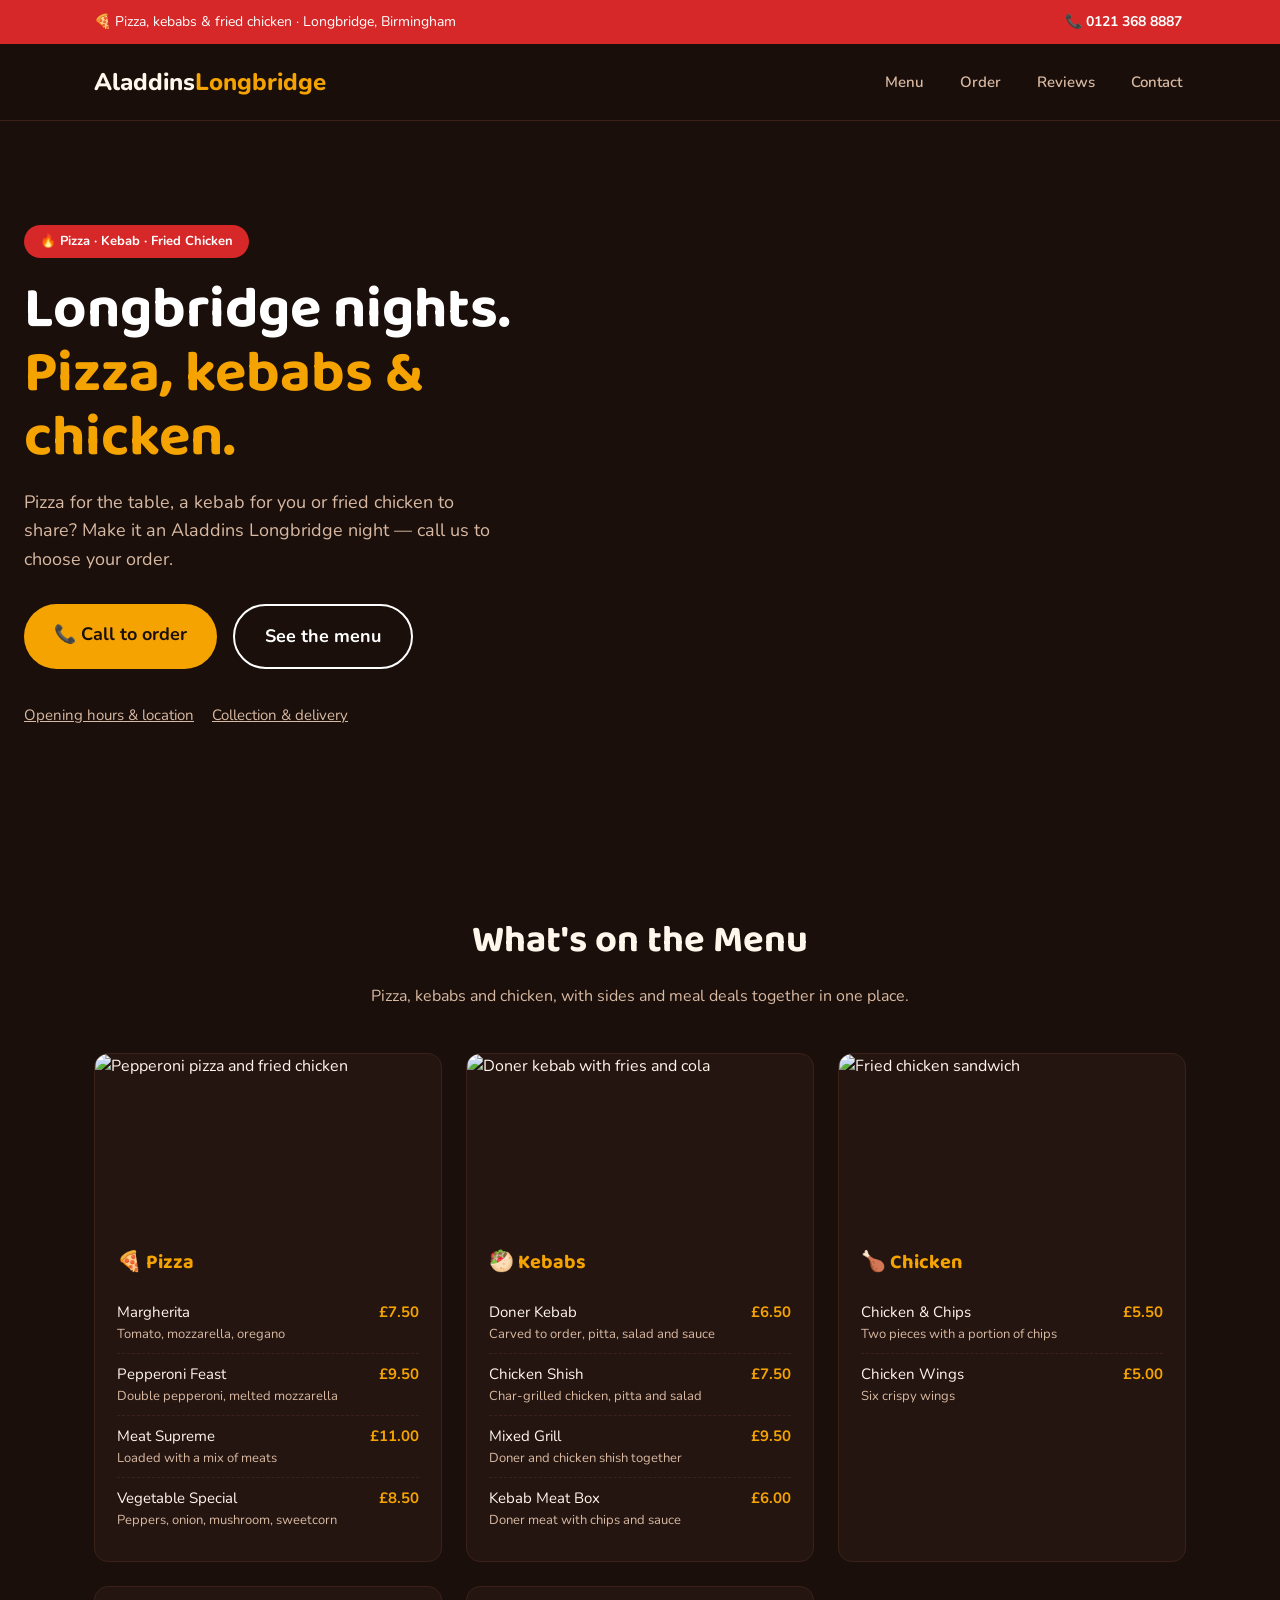
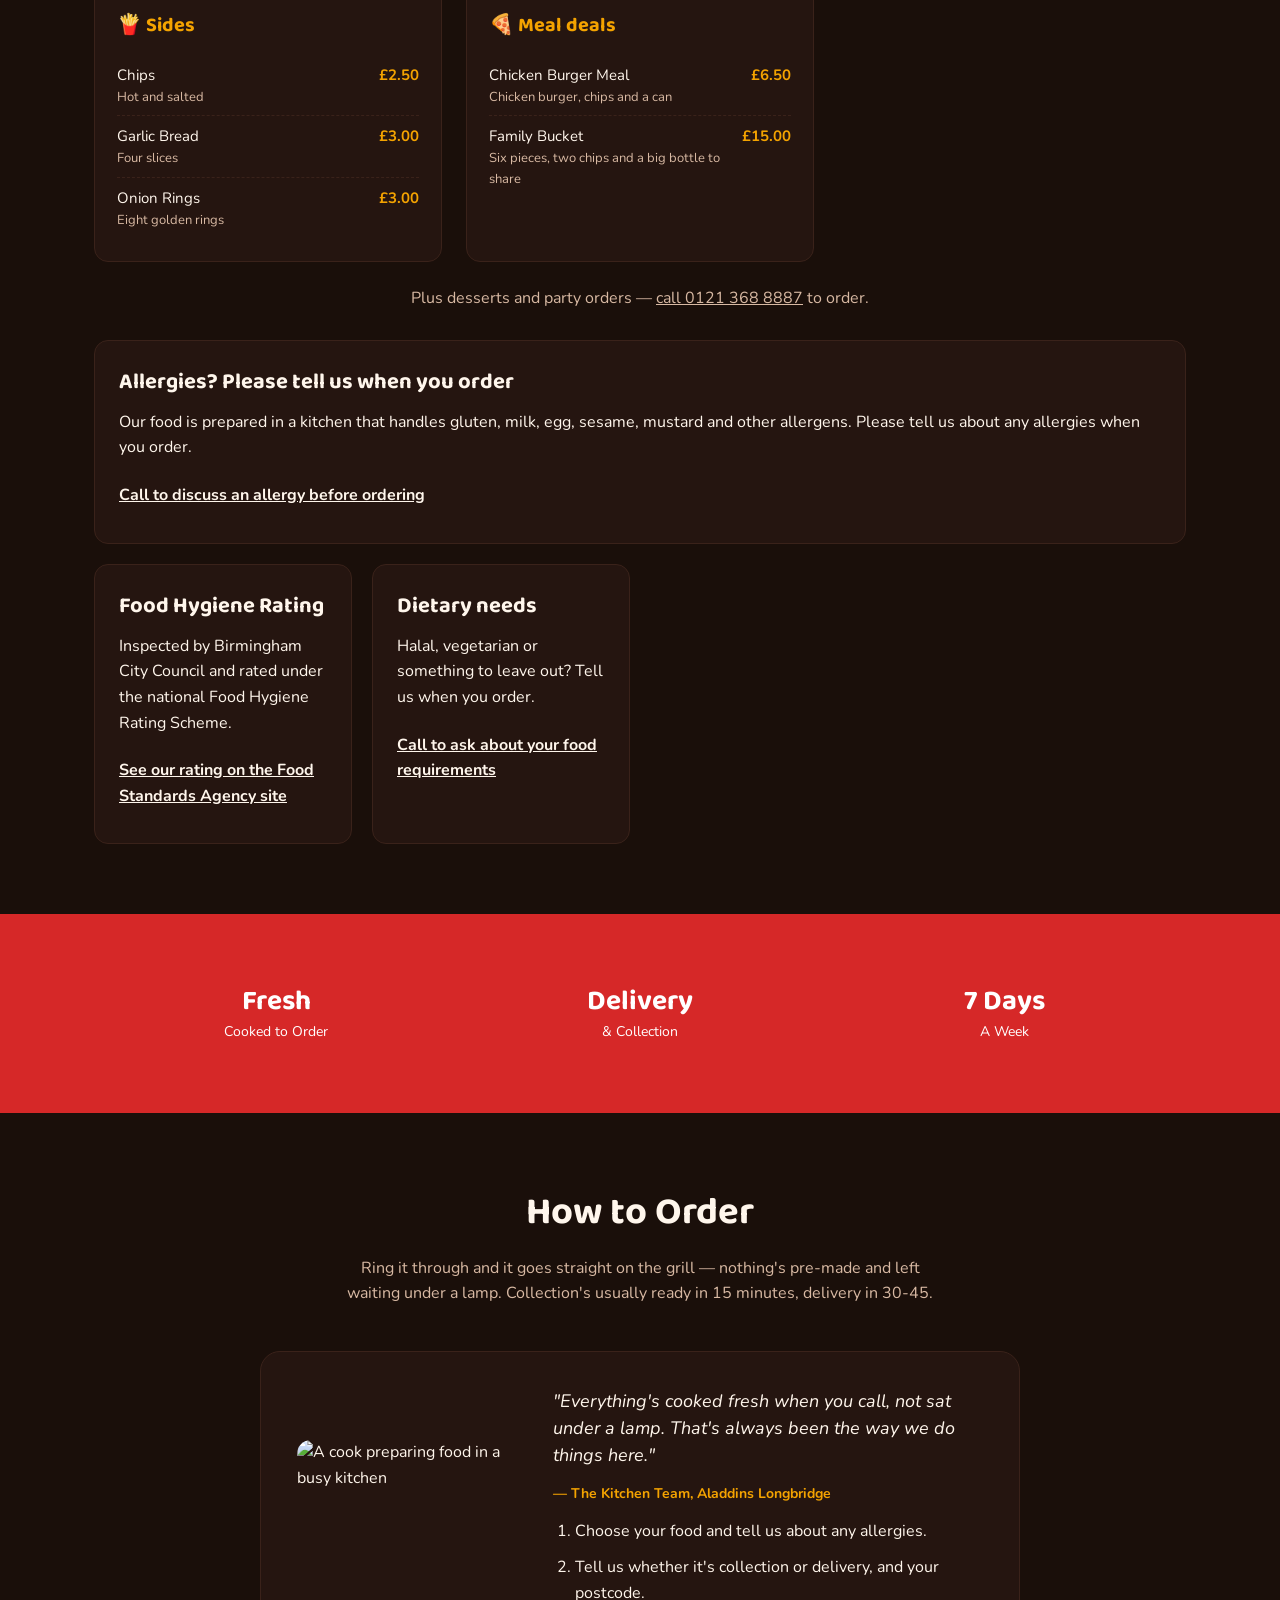
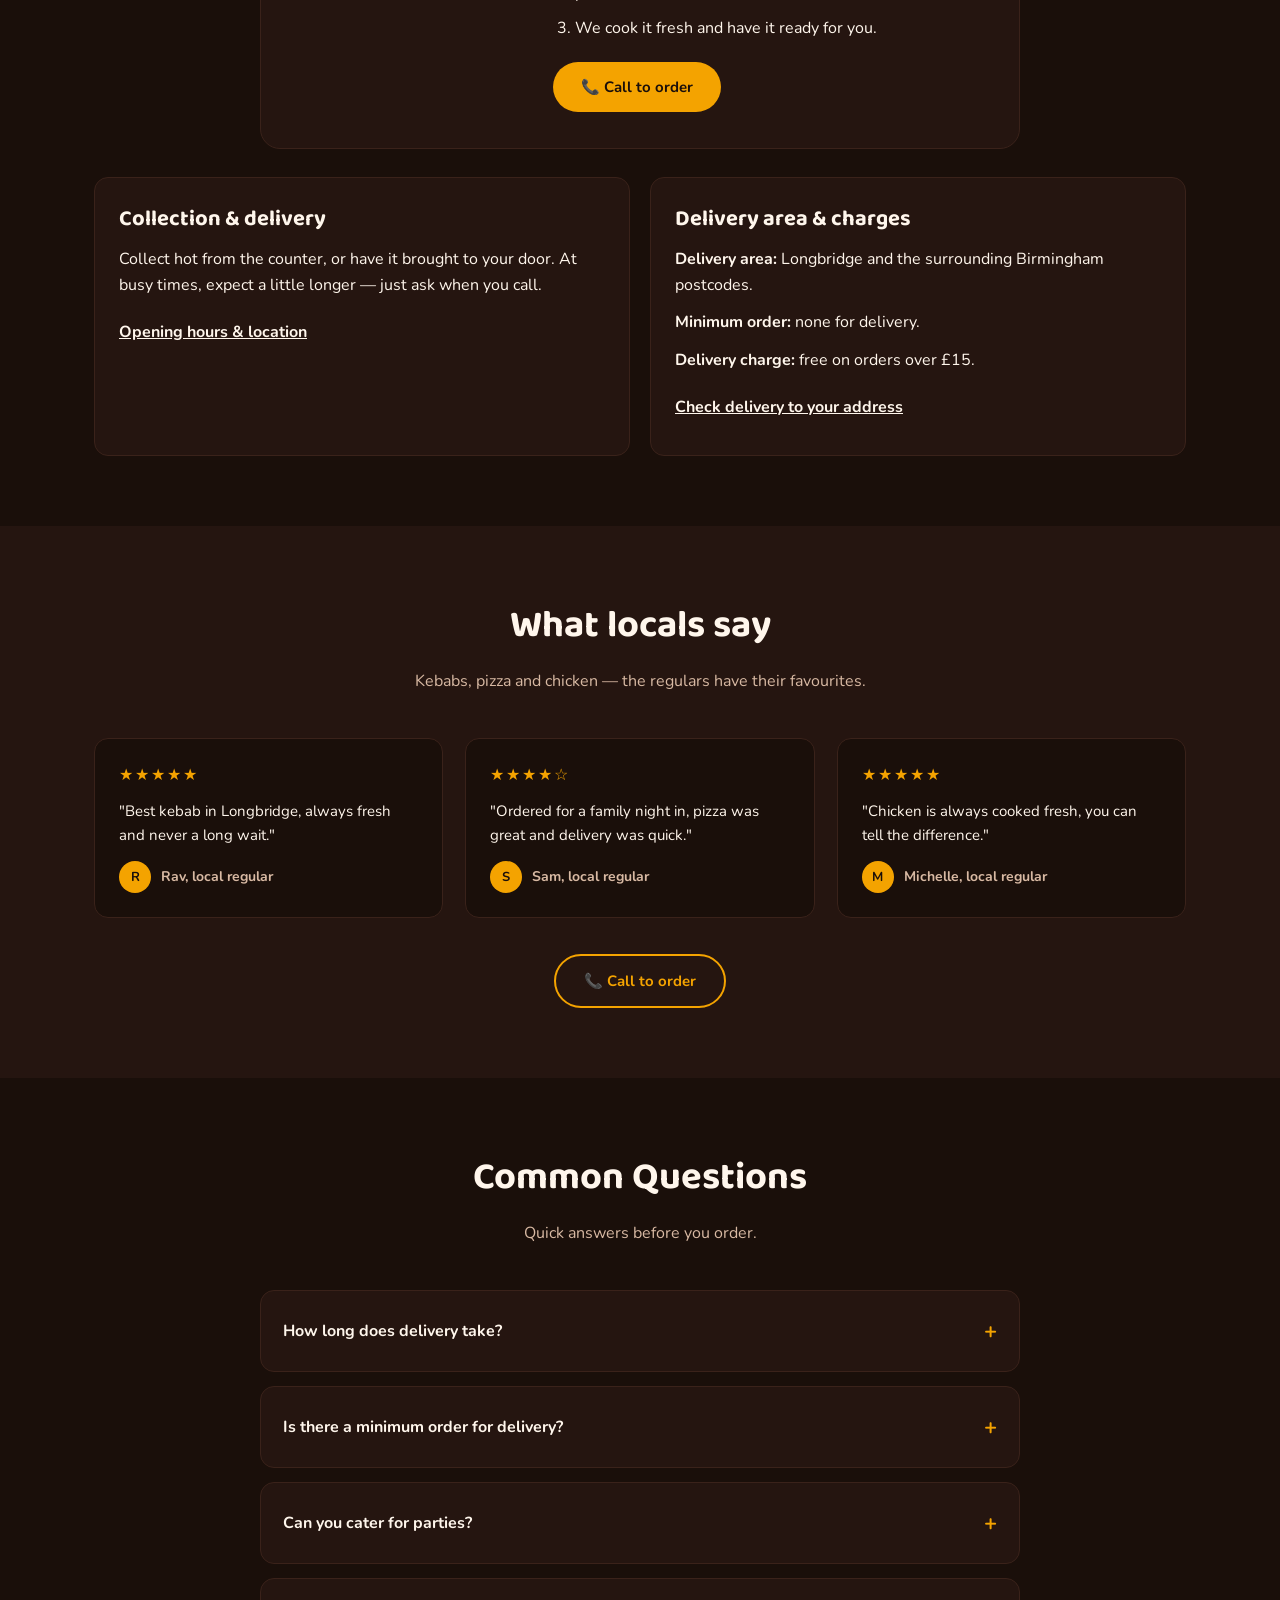
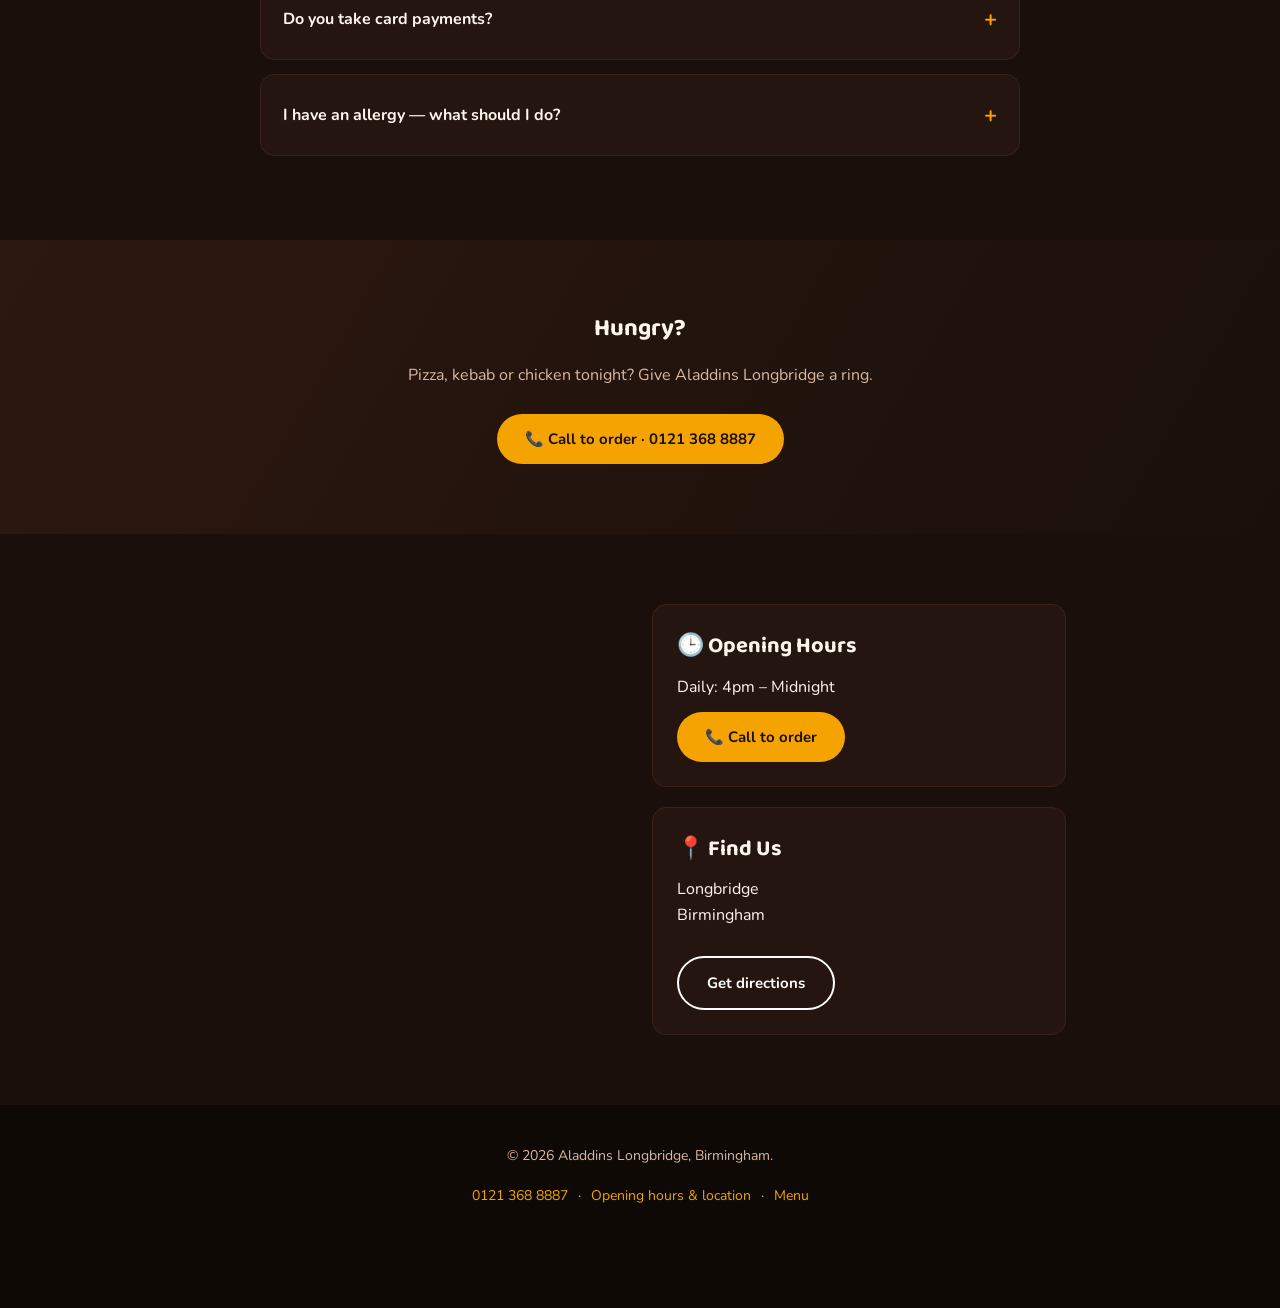
==== index.html @ f3b70b89 "Merge task D" ====
<!DOCTYPE html>
<html lang="en-GB">
<head>
<meta charset="UTF-8" />
<meta name="viewport" content="width=device-width, initial-scale=1" />
<title>Aladdins Longbridge | Pizza, Kebab &amp; Fried Chicken</title>
<meta name="description" content="Aladdins Longbridge — pizza, kebab and fried chicken takeaway. Order by phone for collection or delivery." />
<link rel="preconnect" href="https://fonts.googleapis.com" />
<link rel="preconnect" href="https://fonts.gstatic.com" crossorigin />
<link href="https://fonts.googleapis.com/css2?family=Baloo+2:wght@600;700;800&family=Nunito:wght@400;500;600;700&display=swap" rel="stylesheet" />
<style>
  :root{
    --header-h:80px;
    --bg:#1a0f0a; --ink:#fff6ec; --muted:#d8b9a3;
    --accent:#f4a300; --accent2:#d62828; --card:#251510; --line:#3a221a;
  }
  *{box-sizing:border-box; margin:0; padding:0;}
  body{font-family:'Nunito',sans-serif; background:var(--bg); color:var(--ink); line-height:1.6;}
  h1,h2,h3{font-family:'Baloo 2',sans-serif;}
  .wrap{max-width:1140px; margin:0 auto; padding:0 24px;}
  a{color:inherit;}
  img{display:block; max-width:100%;}
  .js .reveal{opacity:0; transform:translateY(28px); transition:opacity .7s ease, transform .7s ease;}
  .js .reveal.in{opacity:1; transform:none;}
  .sr-only{position:absolute; width:1px; height:1px; margin:-1px; padding:0; overflow:hidden; clip:rect(0 0 0 0); white-space:nowrap; border:0;}
  .skip-link{position:absolute; left:12px; top:-100px; z-index:100; background:#fff; color:#1a0f0a; font-weight:700; padding:12px 20px; border-radius:8px; text-decoration:none;}
  .skip-link:focus{top:12px;}
  a:focus-visible,button:focus-visible,summary:focus-visible{outline:3px solid #ffc83d; outline-offset:3px;}
  .topbar a:focus-visible,.strip a:focus-visible{outline-color:#fff;}
  [tabindex="-1"]:focus{outline:none;}
  section[id],#delivery{scroll-margin-top:calc(var(--header-h) + 12px);}
  .topbar{background:var(--accent2); color:#fff; font-size:14px;}
  .topbar__inner{display:flex; justify-content:space-between; align-items:center; padding:0 24px; flex-wrap:wrap; gap:8px;}
  .topbar a{color:#fff; font-weight:700; text-decoration:none; display:inline-flex; align-items:center; min-height:44px; padding:0 4px;}
  header{position:sticky; top:0; background:rgba(26,15,10,.95); backdrop-filter:blur(6px); border-bottom:1px solid var(--line); z-index:30; transition:box-shadow .3s;}
  header.scrolled{box-shadow:0 8px 24px rgba(0,0,0,.5);}
  .header__inner{display:flex; align-items:center; justify-content:space-between; padding:16px 24px; position:relative;}
  .brand{font-size:24px; font-weight:800; text-decoration:none; display:inline-flex; align-items:center; min-height:44px;}
  .brand span{color:var(--accent);}
  nav ul{list-style:none; display:flex; gap:28px;}
  nav a{text-decoration:none; font-weight:600; font-size:15px; color:var(--muted); display:inline-flex; align-items:center; min-height:44px; padding:0 4px;}
  .burger{display:none; flex-direction:column; align-items:center; justify-content:center; gap:5px; background:none; border:0; cursor:pointer; min-width:44px; min-height:44px; padding:10px;}
  .burger span{width:24px; height:2px; background:#fff;}
  .mobile-menu{display:none; position:absolute; top:100%; left:0; right:0; background:var(--card); border-bottom:1px solid var(--line); flex-direction:column; padding:12px 24px;}
  .mobile-menu.open{display:flex;}
  .mobile-menu a{display:flex; align-items:center; min-height:48px; padding:6px 0; text-decoration:none; font-weight:600; border-bottom:1px solid var(--line); color:var(--ink);}
  .btn{display:inline-block; padding:13px 28px; border-radius:999px; font-weight:700; text-decoration:none; font-size:15px; border:none; cursor:pointer; transition:transform .2s, background .2s;}
  .btn:hover{transform:translateY(-2px);}
  .btn--outline:hover{background:rgba(255,255,255,.1);}
  .btn--accent{background:var(--accent); color:#1a0f0a;}
  .btn--accent:hover{background:#d68f00;}
  .btn--outline{border:2px solid #fff; color:#fff;}
  .hero{position:relative; min-height:80vh; display:flex; align-items:center; color:#fff; overflow:hidden;}
  .hero::before{content:"";position:absolute; inset:0; background:url('https://images.pexels.com/photos/5017837/pexels-photo-5017837.jpeg?auto=compress&cs=tinysrgb&w=1920') center/cover;}
  .hero::after{content:"";position:absolute; inset:0; background:linear-gradient(100deg, rgba(26,15,10,.92) 30%, rgba(26,15,10,.4) 90%);}
  .hero__inner{position:relative; z-index:2; max-width:580px; padding:80px 24px;}
  .hero__tag{display:inline-block; background:var(--accent2); color:#fff; font-weight:700; font-size:13px; padding:6px 16px; border-radius:999px; margin-bottom:20px;}
  .hero h1{font-size:clamp(34px,5.5vw,58px); line-height:1.1; margin-bottom:18px;}
  .hero h1 span{color:var(--accent);}
  .hero p{max-width:480px; margin-bottom:30px; color:var(--muted); font-size:18px;}
  .hero__actions{display:flex; gap:16px; flex-wrap:wrap;}
  section{padding:70px 0;}
  .section__head{text-align:center; max-width:600px; margin:0 auto 44px;}
  .section__head h2{font-size:clamp(26px,4vw,38px); margin-bottom:12px;}
  .section__head p{color:var(--muted);}
  .menu-grid{display:grid; grid-template-columns:repeat(auto-fit,minmax(min(100%,280px),1fr)); gap:24px;}
  .menu-card{background:var(--card); border:1px solid var(--line); border-radius:14px; overflow:hidden; transition:transform .25s;}
  .menu-card:hover{transform:translateY(-6px);}
  .menu-card img{width:100%; height:170px; object-fit:cover;}
  .menu-card__body{padding:22px;}
  .menu-card h3{color:var(--accent); font-size:20px; margin-bottom:14px;}
  .menu-card ul{list-style:none;}
  .menu-card li{display:flex; justify-content:space-between; padding:8px 0; border-bottom:1px dashed var(--line); font-size:15px;}
  .menu-card li:last-child{border-bottom:none;}
  .menu-card .price{color:var(--accent); font-weight:700;}
  .strip{background:var(--accent2);}
  .strip .grid{display:grid; grid-template-columns:repeat(auto-fit,minmax(160px,1fr)); text-align:center;}
  .stat__num{font-size:28px; line-height:1.3; color:#fff; font-family:'Baloo 2',sans-serif; font-weight:700;}
  .strip p{color:#fff; font-size:14px;}
  .owner{display:grid; grid-template-columns:220px 1fr; gap:36px; align-items:center; background:var(--card); border:1px solid var(--line); border-radius:20px; padding:36px; max-width:760px; margin:0 auto;}
  .owner img{border-radius:14px; aspect-ratio:1; object-fit:cover; width:100%;}
  .owner blockquote{font-size:18px; line-height:1.5; margin-bottom:14px; font-style:italic;}
  .owner .who{color:var(--accent); font-weight:700; font-size:14px;}
  .reviews{background:var(--card);}
  .review-grid{display:grid; grid-template-columns:repeat(auto-fit,minmax(240px,1fr)); gap:22px;}
  .review{background:var(--bg); border:1px solid var(--line); border-radius:14px; padding:24px; transition:transform .25s;}
  .review:hover{transform:translateY(-4px);}
  .stars{color:var(--accent); letter-spacing:2px; margin-bottom:10px;}
  .review p{font-size:15px; margin-bottom:14px;}
  .review .who{display:flex; align-items:center; gap:10px; font-weight:700; font-size:14px; color:var(--muted);}
  .avatar{width:32px; height:32px; border-radius:50%; background:var(--accent); color:#1a0f0a; display:flex; align-items:center; justify-content:center; font-size:13px; font-weight:700;}
  .faq{max-width:760px; margin:0 auto;}
  .faq details{background:var(--card); border:1px solid var(--line); border-radius:14px; padding:18px 22px; margin-bottom:14px;}
  .faq summary{cursor:pointer; font-weight:700; list-style:none; display:flex; justify-content:space-between; align-items:center; gap:16px; min-height:44px;}
  .faq summary::-webkit-details-marker{display:none;}
  .faq summary::after{content:"+"; font-size:22px; color:var(--accent);}
  .faq details[open] summary::after{content:"–";}
  .faq p{margin-top:12px; color:var(--muted); font-size:15px;}
  .map-contact{display:grid; grid-template-columns:1fr 1fr; gap:24px; max-width:900px; margin:0 auto;}
  .map-contact iframe{width:100%; height:100%; min-height:260px; border:0; border-radius:16px; filter:invert(90%) hue-rotate(180deg);}
  .cta-band{background:linear-gradient(120deg,#2c1810,var(--bg)); text-align:center;}
  .cta-band h2{margin-bottom:14px;}
  .cta-band p{color:var(--muted); margin-bottom:26px;}
  footer{background:#0f0906; color:var(--muted); padding:40px 24px 90px; text-align:center; font-size:14px;}
  footer a{color:var(--accent); text-decoration:none; display:inline-flex; align-items:center; min-height:44px; padding:0 6px;}
  .sticky-cta{position:fixed; bottom:0; left:0; right:0; background:#0f0906; padding:12px 20px; display:none; justify-content:center; gap:12px; z-index:40; box-shadow:0 -8px 24px rgba(0,0,0,.4);}
  .sticky-cta a{flex:1; text-align:center; max-width:280px;}
  @media(min-width:821px){
    .mobile-menu,.mobile-menu.open{display:none;}
  }
  @media(max-width:820px){
    nav{display:none;} .burger{display:flex;}
    .owner{grid-template-columns:1fr; text-align:center;}
    .owner img{max-width:180px; margin:0 auto;}
    .map-contact{grid-template-columns:1fr;}
    .sticky-cta{display:flex;}
    footer{padding-bottom:100px;}
  }
  /* Content and ordering components */
  .hero{padding:0;}
  .hero__actions .btn{font-size:18px; padding:16px 30px;}
  .hero .hero__quick-links{margin:24px 0 0; font-size:15px;}
  .hero__quick-links a{display:inline-flex; align-items:center; min-height:44px; margin-right:18px;}
  .menu-card li{gap:16px; align-items:baseline;}
  .menu-card .price{white-space:nowrap;}
  .menu-card small{display:block; color:var(--muted); font-size:13px;}
  .menu-note{color:var(--muted); margin-top:24px; text-align:center;}
  .food-info,.delivery-info{display:grid; grid-template-columns:repeat(auto-fit,minmax(min(100%,240px),1fr)); gap:20px; margin-top:28px;}
  .info-card{background:var(--card); border:1px solid var(--line); border-radius:14px; padding:24px;}
  .info-card h3{font-size:22px; margin-bottom:10px;}
  .info-card p + p{margin-top:12px;}
  .info-card a{font-weight:700;}
  .info-card a:not(.btn){display:inline-block; padding:10px 0;}
  .allergen-note{grid-column:1/-1;}
  .order-steps{padding-left:22px; margin:14px 0 20px;}
  .order-steps li + li{margin-top:10px;}
  .contact-cards{display:grid; gap:20px;}
  .contact-cards address{font-style:normal; margin-bottom:16px;}
  .contact-cards .btn{margin-top:12px;}
  .contact-cards small{display:block; margin-top:12px; color:var(--muted);}
  .sticky-cta .btn{padding:13px 16px;}
  @media(max-width:600px){
    .hero{min-height:auto;}
    .hero__inner{padding:36px 24px;}
    .hero p{font-size:16px; margin-bottom:22px;}
    .hero__actions{gap:12px;}
    .hero__actions .btn{font-size:16px; padding:14px 20px;}
  }
  @media (prefers-reduced-motion: reduce){
    *,*::before,*::after{transition:none !important; animation:none !important; scroll-behavior:auto !important;}
    .js .reveal{opacity:1; transform:none;}
    .btn:hover,.menu-card:hover,.review:hover{transform:none;}
  }
</style>
</head>
<body>
<script>document.documentElement.classList.add('js');</script>
<a class="skip-link" href="#main">Skip to content</a>

<div class="topbar">
  <div class="wrap topbar__inner">
    <p>🍕 Pizza, kebabs &amp; fried chicken · Longbridge, Birmingham</p>
    <a href="tel:+441213688887">📞 0121 368 8887</a>
  </div>
</div>

<header id="siteHeader">
  <div class="wrap header__inner">
    <a class="brand" href="#top">Aladdins <span>Longbridge</span></a>
    <nav aria-label="Main">
      <ul>
        <li><a href="#menu">Menu</a></li>
        <li><a href="#order">Order</a></li>
        <li><a href="#reviews">Reviews</a></li>
        <li><a href="#contact">Contact</a></li>
      </ul>
    </nav>
    <button class="burger" id="burgerBtn" type="button" aria-label="Menu" aria-expanded="false" aria-controls="mobileMenu"><span aria-hidden="true"></span><span aria-hidden="true"></span><span aria-hidden="true"></span></button>
    <div class="mobile-menu" id="mobileMenu">
      <a href="#menu">Menu</a>
      <a href="#order">Order</a>
      <a href="#reviews">Reviews</a>
      <a href="#contact">Contact</a>
    </div>
  </div>
</header>

<main id="main" tabindex="-1">
<section class="hero" id="top">
  <div class="hero__inner">
    <span class="hero__tag">🔥 Pizza · Kebab · Fried Chicken</span>
    <h1>Longbridge nights.<br><span>Pizza, kebabs &amp; chicken.</span></h1>
    <p>Pizza for the table, a kebab for you or fried chicken to share? Make it an Aladdins Longbridge night — call us to choose your order.</p>
    <div class="hero__actions">
      <a href="tel:+441213688887" class="btn btn--accent">📞 Call to order</a>
      <a href="#menu" class="btn btn--outline">See the menu</a>
    </div>
    <p class="hero__quick-links"><a href="#contact">Opening hours &amp; location</a><a href="#delivery">Collection &amp; delivery</a></p>
  </div>
</section>

<section id="menu">
  <div class="wrap">
    <div class="section__head reveal">
      <h2>What's on the Menu</h2>
      <p>Pizza, kebabs and chicken, with sides and meal deals together in one place.</p>
    </div>
    <div class="menu-grid">
      <div class="menu-card reveal">
        <img src="https://images.pexels.com/photos/5017837/pexels-photo-5017837.jpeg?auto=compress&cs=tinysrgb&w=700" alt="Pepperoni pizza and fried chicken" loading="lazy" />
        <div class="menu-card__body">
          <h3>🍕 Pizza</h3>
          <!-- PLACEHOLDER: confirm pizza choices, sizes and prices -->
          <ul>
            <li><span>Margherita<small>Tomato, mozzarella, oregano</small></span> <span class="price">£7.50</span></li>
            <li><span>Pepperoni Feast<small>Double pepperoni, melted mozzarella</small></span> <span class="price">£9.50</span></li>
            <li><span>Meat Supreme<small>Loaded with a mix of meats</small></span> <span class="price">£11.00</span></li>
            <li><span>Vegetable Special<small>Peppers, onion, mushroom, sweetcorn</small></span> <span class="price">£8.50</span></li>
          </ul>
          <!-- /PLACEHOLDER -->
        </div>
      </div>
      <div class="menu-card reveal">
        <img src="https://images.pexels.com/photos/29306498/pexels-photo-29306498.jpeg?auto=compress&cs=tinysrgb&w=700" alt="Doner kebab with fries and cola" loading="lazy" />
        <div class="menu-card__body">
          <h3>🥙 Kebabs</h3>
          <!-- PLACEHOLDER: confirm kebab choices, portions, accompaniments and prices -->
          <ul>
            <li><span>Doner Kebab<small>Carved to order, pitta, salad and sauce</small></span> <span class="price">£6.50</span></li>
            <li><span>Chicken Shish<small>Char-grilled chicken, pitta and salad</small></span> <span class="price">£7.50</span></li>
            <li><span>Mixed Grill<small>Doner and chicken shish together</small></span> <span class="price">£9.50</span></li>
            <li><span>Kebab Meat Box<small>Doner meat with chips and sauce</small></span> <span class="price">£6.00</span></li>
          </ul>
          <!-- /PLACEHOLDER -->
        </div>
      </div>
      <div class="menu-card reveal">
        <img src="https://images.pexels.com/photos/8769141/pexels-photo-8769141.jpeg?auto=compress&cs=tinysrgb&w=700" alt="Fried chicken sandwich" loading="lazy" />
        <div class="menu-card__body">
          <h3>🍗 Chicken</h3>
          <!-- PLACEHOLDER: confirm chicken choices, portions and prices -->
          <ul>
            <li><span>Chicken &amp; Chips<small>Two pieces with a portion of chips</small></span> <span class="price">£5.50</span></li>
            <li><span>Chicken Wings<small>Six crispy wings</small></span> <span class="price">£5.00</span></li>
          </ul>
          <!-- /PLACEHOLDER -->
        </div>
      </div>
      <div class="menu-card reveal">
        <div class="menu-card__body">
          <h3>🍟 Sides</h3>
          <!-- PLACEHOLDER: confirm side choices, portions and prices -->
          <ul>
            <li><span>Chips<small>Hot and salted</small></span> <span class="price">£2.50</span></li>
            <li><span>Garlic Bread<small>Four slices</small></span> <span class="price">£3.00</span></li>
            <li><span>Onion Rings<small>Eight golden rings</small></span> <span class="price">£3.00</span></li>
          </ul>
          <!-- /PLACEHOLDER -->
        </div>
      </div>
      <div class="menu-card reveal">
        <div class="menu-card__body">
          <h3>🍕 Meal deals</h3>
          <!-- PLACEHOLDER: confirm meal deals, all included items, drink sizes and prices -->
          <ul>
            <li><span>Chicken Burger Meal<small>Chicken burger, chips and a can</small></span> <span class="price">£6.50</span></li>
            <li><span>Family Bucket<small>Six pieces, two chips and a big bottle to share</small></span> <span class="price">£15.00</span></li>
          </ul>
          <!-- /PLACEHOLDER -->
        </div>
      </div>
    </div>
    <p class="menu-note">Plus desserts and party orders — <a href="tel:+441213688887">call 0121 368 8887</a> to order.</p>
    <div class="food-info">
      <div class="info-card allergen-note">
        <h3>Allergies? Please tell us when you order</h3>
        <p>Our food is prepared in a kitchen that handles gluten, milk, egg, sesame, mustard and other allergens. Please tell us about any allergies when you order.</p>
        <p><a href="tel:+441213688887">Call to discuss an allergy before ordering</a></p>
      </div>
      <div class="info-card">
        <h3>Food Hygiene Rating</h3>
        <!-- PLACEHOLDER: confirm the current Food Hygiene Rating and direct FSA business profile link -->
        <p>Inspected by Birmingham City Council and rated under the national Food Hygiene Rating Scheme.</p>
        <!-- /PLACEHOLDER -->
        <p><a href="https://ratings.food.gov.uk/" target="_blank" rel="noopener">See our rating on the Food Standards Agency site</a></p>
      </div>
      <div class="info-card">
        <!-- PLACEHOLDER: if halal, change heading to "Halal" and add which meats are halal; not shown as a claim until confirmed -->
        <h3>Dietary needs</h3>
        <p>Halal, vegetarian or something to leave out? Tell us when you order.</p>
        <!-- /PLACEHOLDER -->
        <p><a href="tel:+441213688887">Call to ask about your food requirements</a></p>
      </div>
    </div>
  </div>
</section>

<section class="strip">
  <div class="wrap grid">
    <div class="reveal"><div class="stat__num">Fresh</div><p>Cooked to Order</p></div>
    <div class="reveal"><div class="stat__num">Delivery</div><p>&amp; Collection</p></div>
    <div class="reveal"><div class="stat__num">7 Days</div><p>A Week</p></div>
  </div>
</section>

<section id="order">
  <div class="wrap">
    <div class="section__head reveal">
      <h2>How to Order</h2>
      <!-- PLACEHOLDER: confirm preparation, collection and delivery timings -->
      <p>Ring it through and it goes straight on the grill — nothing's pre-made and left waiting under a lamp. Collection's usually ready in 15 minutes, delivery in 30-45.</p>
      <!-- /PLACEHOLDER -->
    </div>
    <div class="owner reveal">
      <img src="https://images.pexels.com/photos/6605421/pexels-photo-6605421.jpeg?auto=compress&cs=tinysrgb&w=500" alt="A cook preparing food in a busy kitchen" loading="lazy" />
      <div>
        <!-- PLACEHOLDER: replace with an approved quote from the owner or kitchen team -->
        <blockquote>"Everything's cooked fresh when you call, not sat under a lamp. That's always been the way we do things here."</blockquote>
        <div class="who">— The Kitchen Team, Aladdins Longbridge</div>
        <!-- /PLACEHOLDER -->
        <ol class="order-steps">
          <li>Choose your food and tell us about any allergies.</li>
          <li>Tell us whether it's collection or delivery, and your postcode.</li>
          <li>We cook it fresh and have it ready for you.</li>
        </ol>
        <a href="tel:+441213688887" class="btn btn--accent">📞 Call to order</a>
      </div>
    </div>
    <div class="delivery-info" id="delivery">
      <div class="info-card">
        <h3>Collection &amp; delivery</h3>
        <!-- PLACEHOLDER: confirm collection and delivery availability and wait times -->
        <p>Collect hot from the counter, or have it brought to your door. At busy times, expect a little longer — just ask when you call.</p>
        <!-- /PLACEHOLDER -->
        <p><a href="#contact">Opening hours &amp; location</a></p>
      </div>
      <div class="info-card">
        <h3>Delivery area &amp; charges</h3>
        <!-- PLACEHOLDER: confirm delivery radius, minimum order and charges -->
        <p><strong>Delivery area:</strong> Longbridge and the surrounding Birmingham postcodes.</p>
        <p><strong>Minimum order:</strong> none for delivery.</p>
        <p><strong>Delivery charge:</strong> free on orders over £15.</p>
        <!-- /PLACEHOLDER -->
        <p><a href="tel:+441213688887">Check delivery to your address</a></p>
      </div>
    </div>
  </div>
</section>

<section id="reviews" class="reviews">
  <div class="wrap">
    <div class="section__head reveal">
      <h2>What locals say</h2>
      <p>Kebabs, pizza and chicken — the regulars have their favourites.</p>
    </div>
    <div class="review-grid">
      <!-- PLACEHOLDER: replace with real Google reviews, including reviewer, date and direct source link -->
      <div class="review reveal"><div class="stars">★★★★★</div><p>"Best kebab in Longbridge, always fresh and never a long wait."</p><div class="who"><span class="avatar">R</span> Rav, local regular</div></div>
      <!-- /PLACEHOLDER -->
      <!-- PLACEHOLDER: replace with real Google reviews, including reviewer, date and direct source link -->
      <div class="review reveal"><div class="stars">★★★★☆</div><p>"Ordered for a family night in, pizza was great and delivery was quick."</p><div class="who"><span class="avatar">S</span> Sam, local regular</div></div>
      <!-- /PLACEHOLDER -->
      <!-- PLACEHOLDER: replace with real Google reviews, including reviewer, date and direct source link -->
      <div class="review reveal"><div class="stars">★★★★★</div><p>"Chicken is always cooked fresh, you can tell the difference."</p><div class="who"><span class="avatar">M</span> Michelle, local regular</div></div>
      <!-- /PLACEHOLDER -->
    </div>
    <div style="text-align:center; margin-top:36px;">
      <a class="btn btn--outline" style="border-color:var(--accent); color:var(--accent);" href="tel:+441213688887">📞 Call to order</a>
    </div>
  </div>
</section>

<section id="faq">
  <div class="wrap">
    <div class="section__head reveal">
      <h2>Common Questions</h2>
      <p>Quick answers before you order.</p>
    </div>
    <div class="faq reveal">
      <!-- PLACEHOLDER: confirm delivery times, minimum order, party catering and payment methods -->
      <details><summary>How long does delivery take?</summary><p>Usually 30-45 minutes depending on how busy we are.</p></details>
      <details><summary>Is there a minimum order for delivery?</summary><p>No minimum, but delivery is free on orders over £15.</p></details>
      <details><summary>Can you cater for parties?</summary><p>Yes, call ahead for larger party or catering orders.</p></details>
      <details><summary>Do you take card payments?</summary><p>Yes, card and cash are both accepted on collection and delivery.</p></details>
      <!-- /PLACEHOLDER -->
      <details><summary>I have an allergy — what should I do?</summary><p>Please tell us about any allergies before placing your order. <a href="tel:+441213688887">Call 0121 368 8887</a> to discuss ingredients and preparation.</p></details>
    </div>
  </div>
</section>

<section class="cta-band">
  <div class="wrap reveal">
    <h2>Hungry?</h2>
    <p>Pizza, kebab or chicken tonight? Give Aladdins Longbridge a ring.</p>
    <a href="tel:+441213688887" class="btn btn--accent">📞 Call to order · 0121 368 8887</a>
  </div>
</section>

<section id="contact">
  <h2 class="sr-only">Contact and opening hours</h2>
  <div class="wrap map-contact reveal">
    <iframe src="https://maps.google.com/maps?q=Longbridge,+Birmingham&z=15&output=embed" loading="lazy" title="Map to Aladdins Longbridge"></iframe>
    <div class="contact-cards">
      <div class="info-card">
        <h3>🕒 Opening Hours</h3>
        <!-- PLACEHOLDER: real opening hours needed -->
        <p>Daily: 4pm – Midnight</p>
        <!-- /PLACEHOLDER -->
        <a class="btn btn--accent" href="tel:+441213688887">📞 Call to order</a>
      </div>
      <div class="info-card">
        <h3>📍 Find Us</h3>
        <!-- PLACEHOLDER: street address and postcode needed -->
        <address>Longbridge<br>Birmingham</address>
        <!-- /PLACEHOLDER -->
        <!-- PLACEHOLDER: replace business-name directions search with verified business pin -->
        <a class="btn btn--outline" href="https://www.google.com/maps/dir/?api=1&amp;destination=Aladdins+Longbridge+Birmingham" target="_blank" rel="noopener">Get directions</a>
        <!-- /PLACEHOLDER -->
      </div>
    </div>
  </div>
</section>

</main>

<footer>
  <p>&copy; 2026 Aladdins Longbridge, Birmingham.</p>
  <p style="margin-top:6px;"><a href="tel:+441213688887">0121 368 8887</a> · <a href="#contact">Opening hours &amp; location</a> · <a href="#menu">Menu</a></p>
</footer>

<div class="sticky-cta">
  <a href="tel:+441213688887" class="btn btn--accent">📞 Call to order</a>
  <a href="#menu" class="btn btn--outline">Menu</a>
</div>

<script>
  const root = document.documentElement;
  const burger = document.getElementById('burgerBtn');
  const menu = document.getElementById('mobileMenu');
  const header = document.getElementById('siteHeader');
  const reduceMotion = window.matchMedia('(prefers-reduced-motion: reduce)');
  const desktop = window.matchMedia('(min-width: 821px)');

  function setMenu(open, returnFocus){
    menu.classList.toggle('open', open);
    burger.setAttribute('aria-expanded', String(open));
    if(!open && returnFocus) burger.focus();
  }
  burger.addEventListener('click', () => setMenu(!menu.classList.contains('open')));
  document.addEventListener('keydown', (e) => {
    if(e.key === 'Escape' && menu.classList.contains('open')) setMenu(false, true);
  });
  desktop.addEventListener('change', (e) => { if(e.matches) setMenu(false); });

  function syncHeaderHeight(){ root.style.setProperty('--header-h', header.offsetHeight + 'px'); }
  syncHeaderHeight();
  window.addEventListener('resize', syncHeaderHeight);
  window.addEventListener('load', syncHeaderHeight);
  window.addEventListener('scroll', () => header.classList.toggle('scrolled', window.scrollY > 10));

  function smoothScrollTo(target){
    const top = target.getBoundingClientRect().top + window.scrollY - header.offsetHeight - 12;
    window.scrollTo({ top: Math.max(top, 0), behavior: reduceMotion.matches ? 'auto' : 'smooth' });
  }
  document.querySelectorAll('a[href^="#"]:not(.skip-link)').forEach(link => {
    const id = link.getAttribute('href').slice(1);
    const target = document.getElementById(id);
    if(!target) return;
    link.addEventListener('click', (e) => {
      e.preventDefault();
      setMenu(false);
      smoothScrollTo(target);
      target.setAttribute('tabindex', '-1');
      target.focus({ preventScroll: true });
      history.replaceState(null, '', '#' + id);
    });
  });

  const revealEls = document.querySelectorAll('.reveal');
  if('IntersectionObserver' in window){
    const io = new IntersectionObserver((entries) => {
      entries.forEach(e => { if(e.isIntersecting){ e.target.classList.add('in'); io.unobserve(e.target); } });
    }, { threshold: 0.15 });
    revealEls.forEach(el => io.observe(el));
  } else {
    revealEls.forEach(el => el.classList.add('in'));
  }
</script>

</body>
</html>
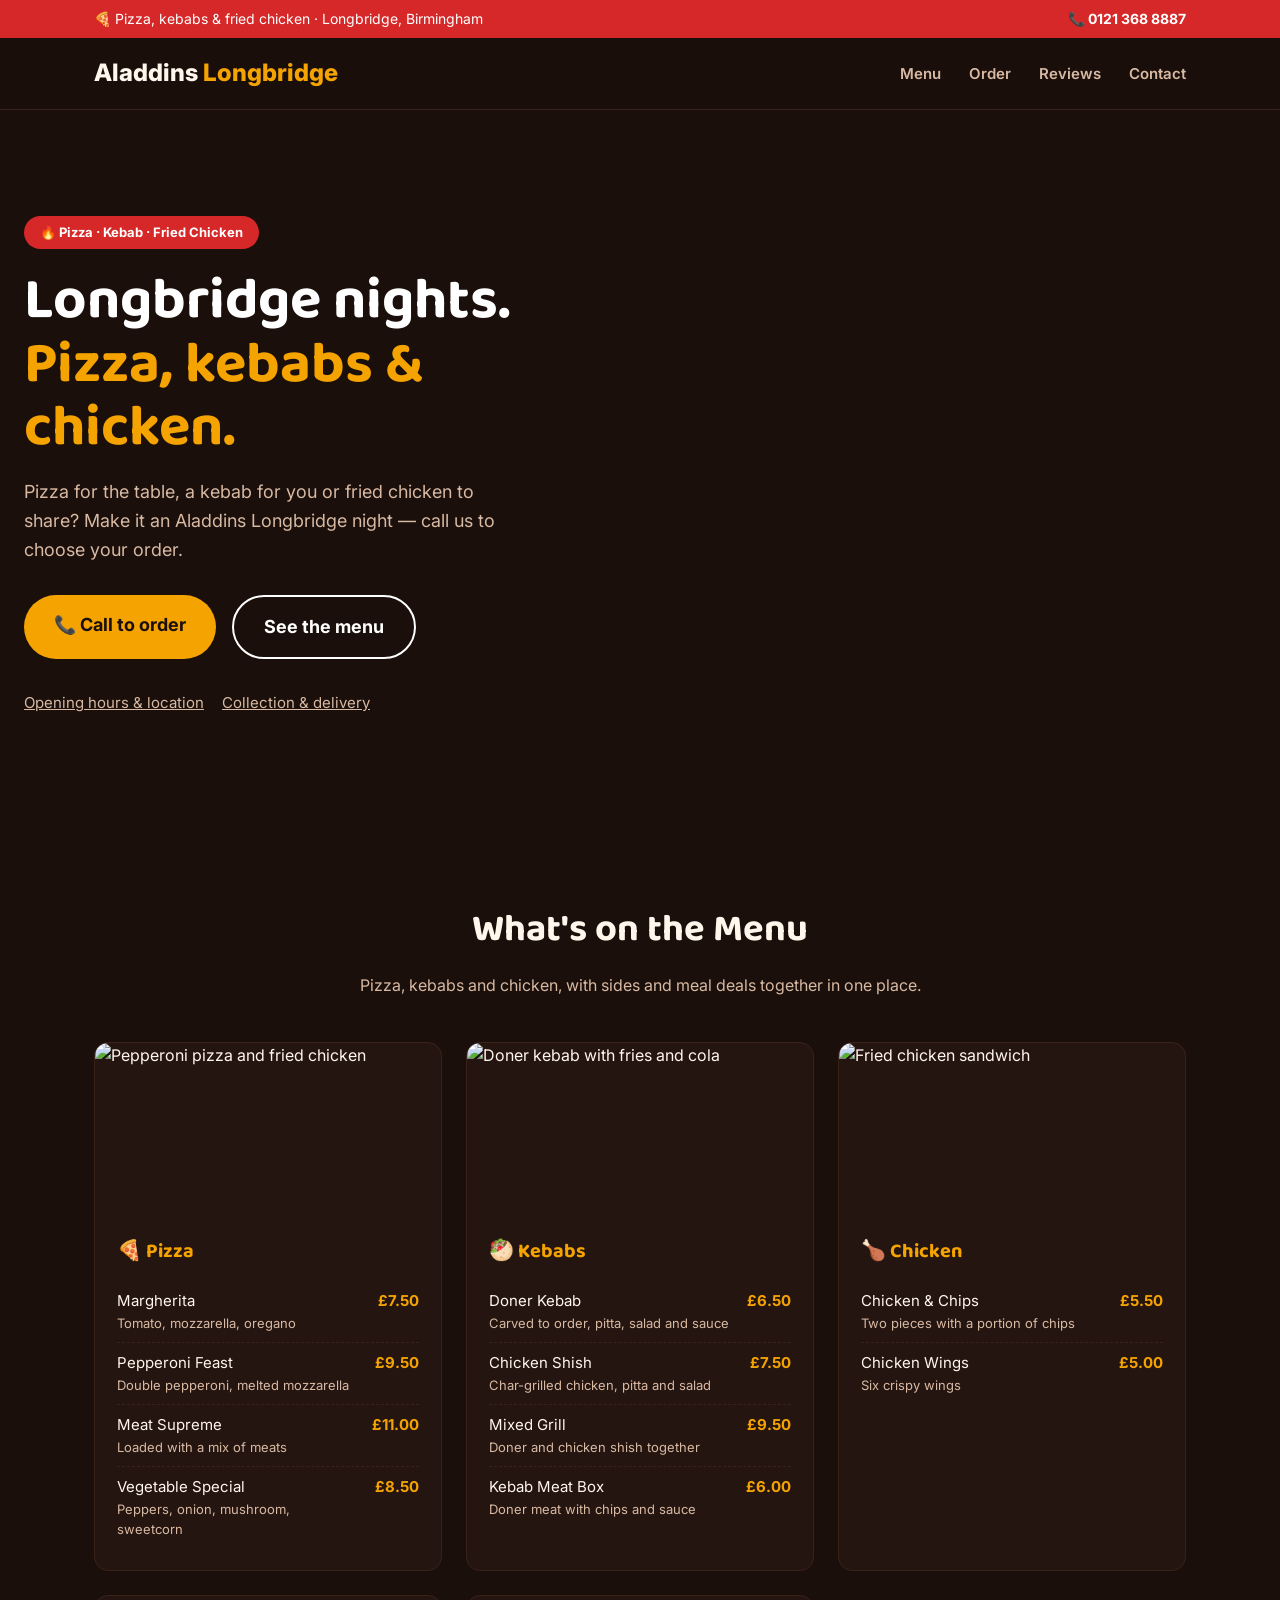
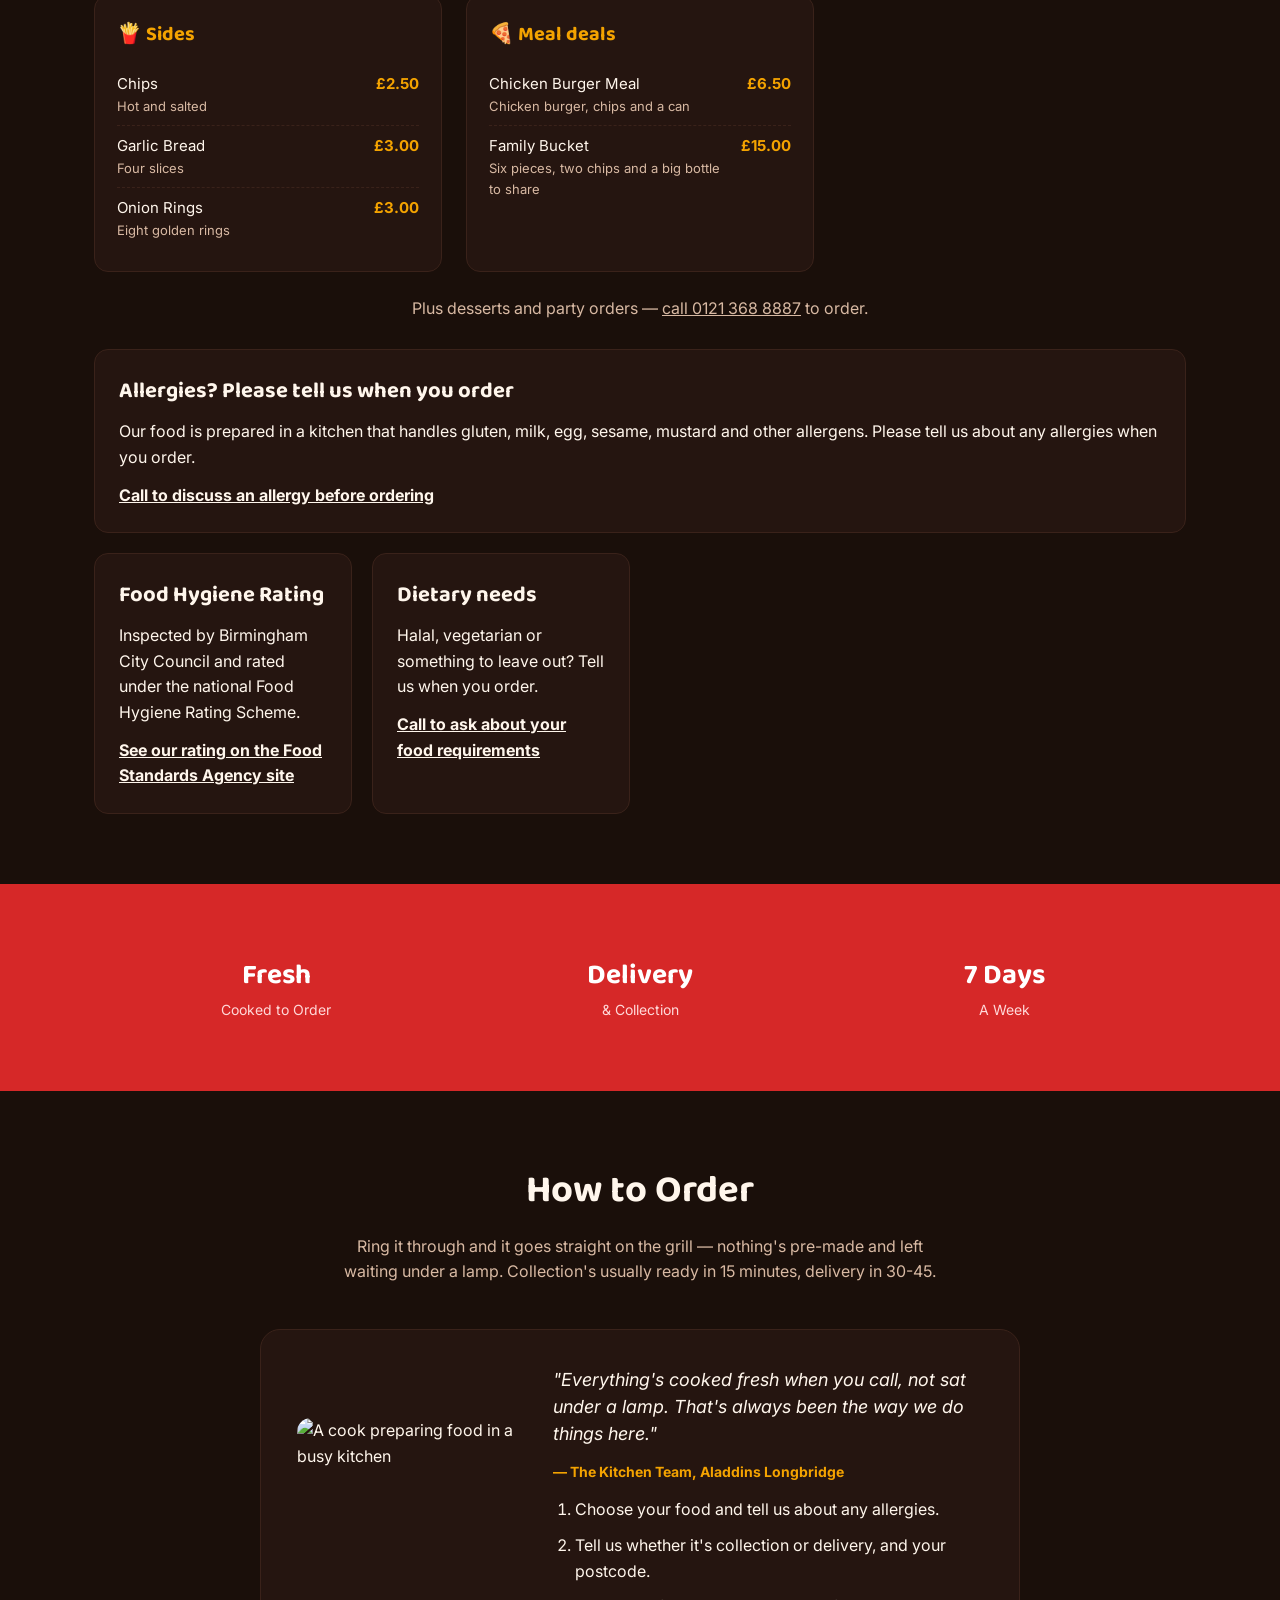
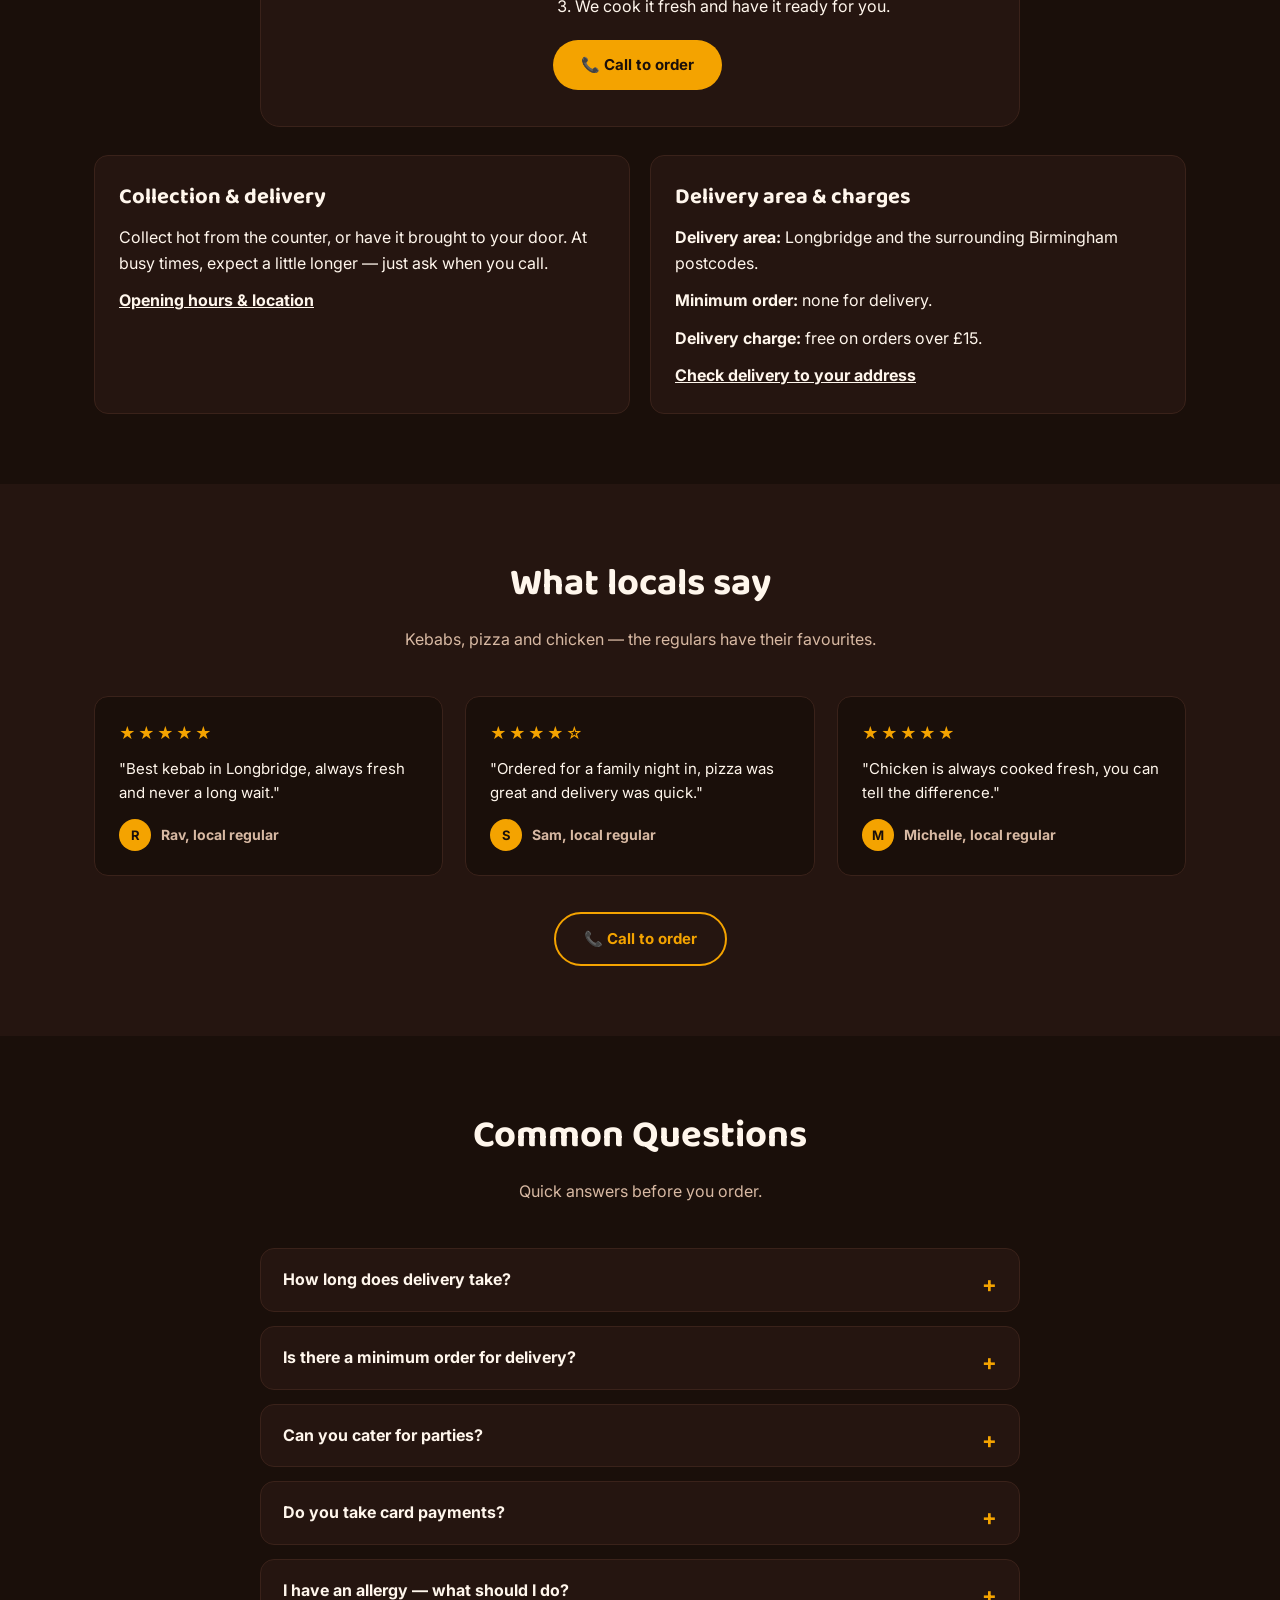
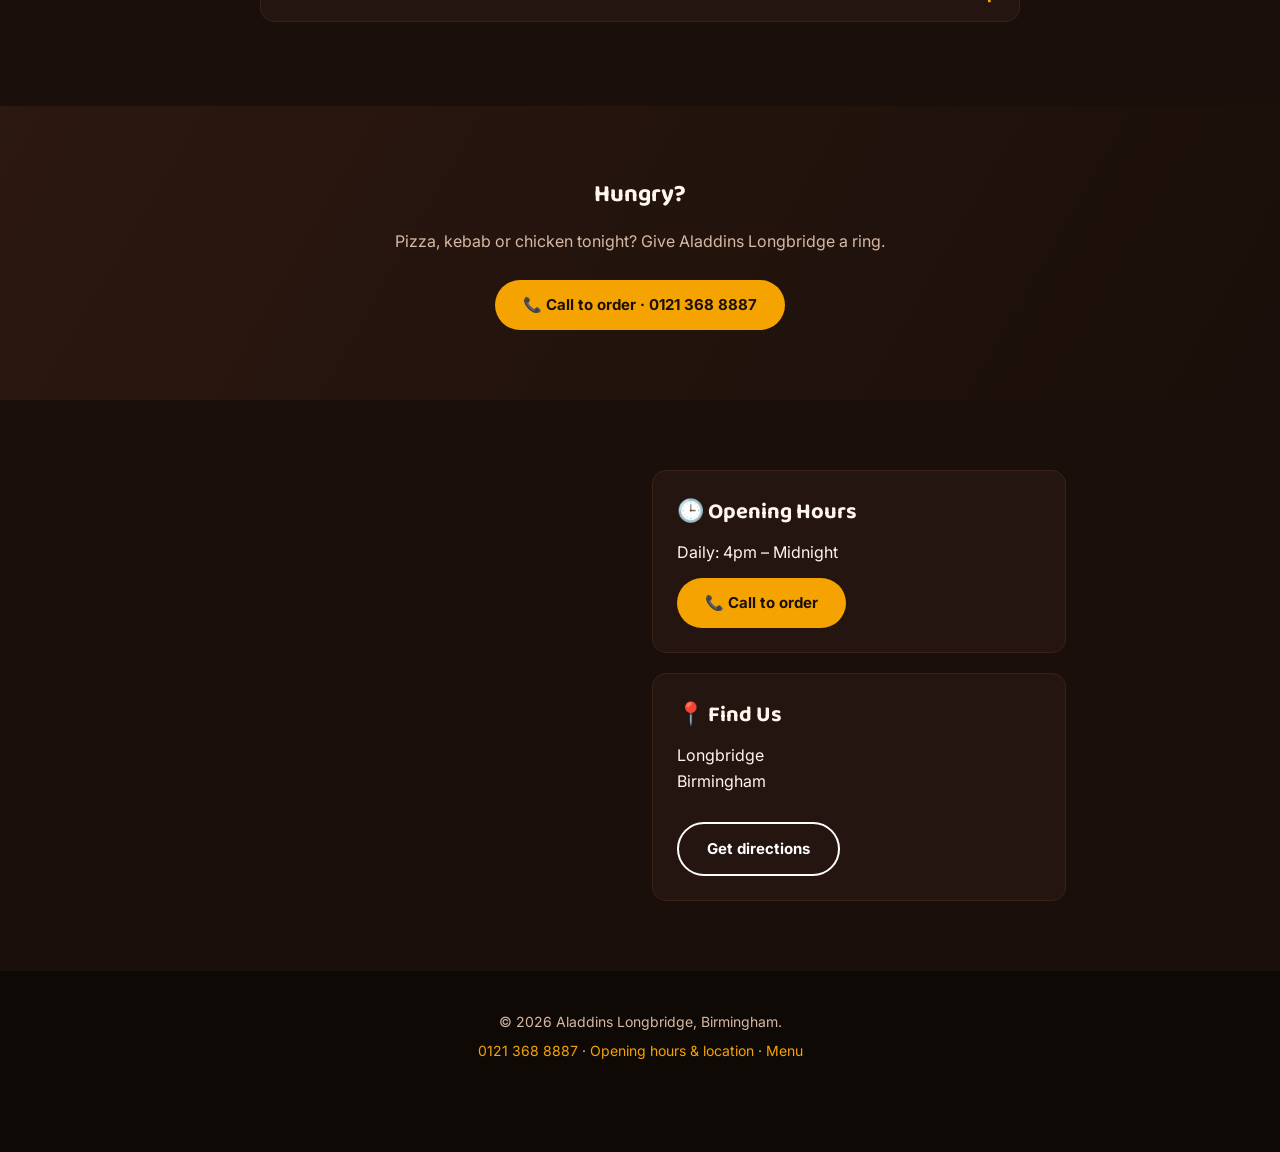
==== commit 60fcf7bb: "Task C: SEO head, JSON-LD, robots and sitemap Co-Authored-By: Claude Opus 5.5 <noreply@anthropic.com" ====
--- a/index.html
+++ b/index.html
@@ -3,50 +3,81 @@
 <head>
 <meta charset="UTF-8" />
 <meta name="viewport" content="width=device-width, initial-scale=1" />
-<title>Aladdins Longbridge | Pizza, Kebab &amp; Fried Chicken</title>
-<meta name="description" content="Aladdins Longbridge — pizza, kebab and fried chicken takeaway. Order by phone for collection or delivery." />
+<title>Aladdins Longbridge | Pizza, Kebab &amp; Chicken, Birmingham</title>
+<meta name="description" content="Pizza, kebab and fried chicken takeaway in Longbridge, Birmingham. Call Aladdins on 0121 368 8887 to order for collection or delivery." />
+<link rel="canonical" href="https://desolatemartial553.github.io/aladdins-longbridge/" />
+<meta name="theme-color" content="#1a0f0a" />
+<link rel="icon" href="data:image/svg+xml,%3Csvg xmlns='http://www.w3.org/2000/svg' viewBox='0 0 64 64'%3E%3Crect width='64' height='64' rx='14' fill='%231a0f0a'/%3E%3Ctext x='32' y='46' font-size='42' font-weight='800' font-family='Arial,sans-serif' text-anchor='middle' fill='%23f4a300'%3EA%3C/text%3E%3C/svg%3E" />
+<meta property="og:type" content="website" />
+<meta property="og:site_name" content="Aladdins Longbridge" />
+<meta property="og:title" content="Aladdins Longbridge | Pizza, Kebab &amp; Chicken, Birmingham" />
+<meta property="og:description" content="Pizza, kebab and fried chicken takeaway in Longbridge, Birmingham. Call Aladdins on 0121 368 8887 to order for collection or delivery." />
+<meta property="og:url" content="https://desolatemartial553.github.io/aladdins-longbridge/" />
+<meta property="og:image" content="https://images.pexels.com/photos/5017837/pexels-photo-5017837.jpeg?auto=compress&amp;cs=tinysrgb&amp;w=1200" />
+<meta property="og:image:alt" content="Pepperoni pizza and fried chicken" />
+<meta property="og:locale" content="en_GB" />
+<meta name="twitter:card" content="summary_large_image" />
+<meta name="twitter:title" content="Aladdins Longbridge | Pizza, Kebab &amp; Chicken, Birmingham" />
+<meta name="twitter:description" content="Pizza, kebab and fried chicken takeaway in Longbridge, Birmingham. Call Aladdins on 0121 368 8887 to order for collection or delivery." />
+<meta name="twitter:image" content="https://images.pexels.com/photos/5017837/pexels-photo-5017837.jpeg?auto=compress&amp;cs=tinysrgb&amp;w=1200" />
+<script type="application/ld+json">
+{
+  "@context": "https://schema.org",
+  "@type": "Restaurant",
+  "name": "Aladdins Longbridge",
+  "url": "https://desolatemartial553.github.io/aladdins-longbridge/",
+  "image": "https://images.pexels.com/photos/5017837/pexels-photo-5017837.jpeg?auto=compress&cs=tinysrgb&w=1200",
+  "telephone": "+441213688887",
+  "servesCuisine": [
+    "Pizza",
+    "Kebab",
+    "Fried chicken"
+  ],
+  "address": {
+    "@type": "PostalAddress",
+    "addressLocality": "Longbridge, Birmingham",
+    "addressRegion": "West Midlands",
+    "addressCountry": "GB"
+  },
+  "areaServed": {
+    "@type": "City",
+    "name": "Birmingham"
+  }
+}
+</script>
 <link rel="preconnect" href="https://fonts.googleapis.com" />
 <link rel="preconnect" href="https://fonts.gstatic.com" crossorigin />
-<link href="https://fonts.googleapis.com/css2?family=Baloo+2:wght@600;700;800&family=Nunito:wght@400;500;600;700&display=swap" rel="stylesheet" />
+<link href="https://fonts.googleapis.com/css2?family=Baloo+2:wght@600;700;800&family=Inter:wght@400;500;600;700&display=swap" rel="stylesheet" />
 <style>
   :root{
-    --header-h:80px;
     --bg:#1a0f0a; --ink:#fff6ec; --muted:#d8b9a3;
     --accent:#f4a300; --accent2:#d62828; --card:#251510; --line:#3a221a;
   }
   *{box-sizing:border-box; margin:0; padding:0;}
-  body{font-family:'Nunito',sans-serif; background:var(--bg); color:var(--ink); line-height:1.6;}
+  body{font-family:'Inter',sans-serif; background:var(--bg); color:var(--ink); line-height:1.6;}
   h1,h2,h3{font-family:'Baloo 2',sans-serif;}
   .wrap{max-width:1140px; margin:0 auto; padding:0 24px;}
   a{color:inherit;}
   img{display:block; max-width:100%;}
-  .js .reveal{opacity:0; transform:translateY(28px); transition:opacity .7s ease, transform .7s ease;}
-  .js .reveal.in{opacity:1; transform:none;}
-  .sr-only{position:absolute; width:1px; height:1px; margin:-1px; padding:0; overflow:hidden; clip:rect(0 0 0 0); white-space:nowrap; border:0;}
-  .skip-link{position:absolute; left:12px; top:-100px; z-index:100; background:#fff; color:#1a0f0a; font-weight:700; padding:12px 20px; border-radius:8px; text-decoration:none;}
-  .skip-link:focus{top:12px;}
-  a:focus-visible,button:focus-visible,summary:focus-visible{outline:3px solid #ffc83d; outline-offset:3px;}
-  .topbar a:focus-visible,.strip a:focus-visible{outline-color:#fff;}
-  [tabindex="-1"]:focus{outline:none;}
-  section[id],#delivery{scroll-margin-top:calc(var(--header-h) + 12px);}
+  .reveal{opacity:0; transform:translateY(28px); transition:opacity .7s ease, transform .7s ease;}
+  .reveal.in{opacity:1; transform:none;}
   .topbar{background:var(--accent2); color:#fff; font-size:14px;}
-  .topbar__inner{display:flex; justify-content:space-between; align-items:center; padding:0 24px; flex-wrap:wrap; gap:8px;}
-  .topbar a{color:#fff; font-weight:700; text-decoration:none; display:inline-flex; align-items:center; min-height:44px; padding:0 4px;}
+  .topbar__inner{display:flex; justify-content:space-between; align-items:center; padding:8px 24px; flex-wrap:wrap; gap:8px;}
+  .topbar a{color:#fff; font-weight:700; text-decoration:none;}
   header{position:sticky; top:0; background:rgba(26,15,10,.95); backdrop-filter:blur(6px); border-bottom:1px solid var(--line); z-index:30; transition:box-shadow .3s;}
   header.scrolled{box-shadow:0 8px 24px rgba(0,0,0,.5);}
   .header__inner{display:flex; align-items:center; justify-content:space-between; padding:16px 24px; position:relative;}
-  .brand{font-size:24px; font-weight:800; text-decoration:none; display:inline-flex; align-items:center; min-height:44px;}
+  .brand{font-size:24px; font-weight:800; text-decoration:none;}
   .brand span{color:var(--accent);}
   nav ul{list-style:none; display:flex; gap:28px;}
-  nav a{text-decoration:none; font-weight:600; font-size:15px; color:var(--muted); display:inline-flex; align-items:center; min-height:44px; padding:0 4px;}
-  .burger{display:none; flex-direction:column; align-items:center; justify-content:center; gap:5px; background:none; border:0; cursor:pointer; min-width:44px; min-height:44px; padding:10px;}
+  nav a{text-decoration:none; font-weight:600; font-size:15px; color:var(--muted);}
+  .burger{display:none; flex-direction:column; gap:4px; background:none; border:0; cursor:pointer; padding:6px;}
   .burger span{width:24px; height:2px; background:#fff;}
   .mobile-menu{display:none; position:absolute; top:100%; left:0; right:0; background:var(--card); border-bottom:1px solid var(--line); flex-direction:column; padding:12px 24px;}
   .mobile-menu.open{display:flex;}
-  .mobile-menu a{display:flex; align-items:center; min-height:48px; padding:6px 0; text-decoration:none; font-weight:600; border-bottom:1px solid var(--line); color:var(--ink);}
+  .mobile-menu a{padding:12px 0; text-decoration:none; font-weight:600; border-bottom:1px solid var(--line); color:var(--ink);}
   .btn{display:inline-block; padding:13px 28px; border-radius:999px; font-weight:700; text-decoration:none; font-size:15px; border:none; cursor:pointer; transition:transform .2s, background .2s;}
   .btn:hover{transform:translateY(-2px);}
-  .btn--outline:hover{background:rgba(255,255,255,.1);}
   .btn--accent{background:var(--accent); color:#1a0f0a;}
   .btn--accent:hover{background:#d68f00;}
   .btn--outline{border:2px solid #fff; color:#fff;}
@@ -59,11 +90,11 @@
   .hero h1 span{color:var(--accent);}
   .hero p{max-width:480px; margin-bottom:30px; color:var(--muted); font-size:18px;}
   .hero__actions{display:flex; gap:16px; flex-wrap:wrap;}
-  section{padding:70px 0;}
+  section{padding:70px 24px;}
   .section__head{text-align:center; max-width:600px; margin:0 auto 44px;}
   .section__head h2{font-size:clamp(26px,4vw,38px); margin-bottom:12px;}
   .section__head p{color:var(--muted);}
-  .menu-grid{display:grid; grid-template-columns:repeat(auto-fit,minmax(min(100%,280px),1fr)); gap:24px;}
+  .menu-grid{display:grid; grid-template-columns:repeat(auto-fit,minmax(280px,1fr)); gap:24px;}
   .menu-card{background:var(--card); border:1px solid var(--line); border-radius:14px; overflow:hidden; transition:transform .25s;}
   .menu-card:hover{transform:translateY(-6px);}
   .menu-card img{width:100%; height:170px; object-fit:cover;}
@@ -75,8 +106,8 @@
   .menu-card .price{color:var(--accent); font-weight:700;}
   .strip{background:var(--accent2);}
   .strip .grid{display:grid; grid-template-columns:repeat(auto-fit,minmax(160px,1fr)); text-align:center;}
-  .stat__num{font-size:28px; line-height:1.3; color:#fff; font-family:'Baloo 2',sans-serif; font-weight:700;}
-  .strip p{color:#fff; font-size:14px;}
+  .strip h3{font-size:28px; color:#fff; font-family:'Baloo 2',sans-serif;}
+  .strip p{color:#ffd9d9; font-size:14px;}
   .owner{display:grid; grid-template-columns:220px 1fr; gap:36px; align-items:center; background:var(--card); border:1px solid var(--line); border-radius:20px; padding:36px; max-width:760px; margin:0 auto;}
   .owner img{border-radius:14px; aspect-ratio:1; object-fit:cover; width:100%;}
   .owner blockquote{font-size:18px; line-height:1.5; margin-bottom:14px; font-style:italic;}
@@ -89,11 +120,12 @@
   .review p{font-size:15px; margin-bottom:14px;}
   .review .who{display:flex; align-items:center; gap:10px; font-weight:700; font-size:14px; color:var(--muted);}
   .avatar{width:32px; height:32px; border-radius:50%; background:var(--accent); color:#1a0f0a; display:flex; align-items:center; justify-content:center; font-size:13px; font-weight:700;}
+  .rating-badge{display:inline-flex; align-items:center; gap:10px; background:var(--bg); border:1px solid var(--line); border-radius:999px; padding:10px 20px; font-weight:700; margin-bottom:20px;}
   .faq{max-width:760px; margin:0 auto;}
   .faq details{background:var(--card); border:1px solid var(--line); border-radius:14px; padding:18px 22px; margin-bottom:14px;}
-  .faq summary{cursor:pointer; font-weight:700; list-style:none; display:flex; justify-content:space-between; align-items:center; gap:16px; min-height:44px;}
+  .faq summary{cursor:pointer; font-weight:700; list-style:none;}
   .faq summary::-webkit-details-marker{display:none;}
-  .faq summary::after{content:"+"; font-size:22px; color:var(--accent);}
+  .faq summary::after{content:"+"; float:right; font-size:22px; color:var(--accent);}
   .faq details[open] summary::after{content:"–";}
   .faq p{margin-top:12px; color:var(--muted); font-size:15px;}
   .map-contact{display:grid; grid-template-columns:1fr 1fr; gap:24px; max-width:900px; margin:0 auto;}
@@ -102,12 +134,9 @@
   .cta-band h2{margin-bottom:14px;}
   .cta-band p{color:var(--muted); margin-bottom:26px;}
   footer{background:#0f0906; color:var(--muted); padding:40px 24px 90px; text-align:center; font-size:14px;}
-  footer a{color:var(--accent); text-decoration:none; display:inline-flex; align-items:center; min-height:44px; padding:0 6px;}
+  footer a{color:var(--accent); text-decoration:none;}
   .sticky-cta{position:fixed; bottom:0; left:0; right:0; background:#0f0906; padding:12px 20px; display:none; justify-content:center; gap:12px; z-index:40; box-shadow:0 -8px 24px rgba(0,0,0,.4);}
   .sticky-cta a{flex:1; text-align:center; max-width:280px;}
-  @media(min-width:821px){
-    .mobile-menu,.mobile-menu.open{display:none;}
-  }
   @media(max-width:820px){
     nav{display:none;} .burger{display:flex;}
     .owner{grid-template-columns:1fr; text-align:center;}
@@ -120,7 +149,8 @@
   .hero{padding:0;}
   .hero__actions .btn{font-size:18px; padding:16px 30px;}
   .hero .hero__quick-links{margin:24px 0 0; font-size:15px;}
-  .hero__quick-links a{display:inline-flex; align-items:center; min-height:44px; margin-right:18px;}
+  .hero__quick-links a{display:inline-block; padding:8px 0; margin-right:18px;}
+  .menu-grid{grid-template-columns:repeat(auto-fit,minmax(min(100%,280px),1fr));}
   .menu-card li{gap:16px; align-items:baseline;}
   .menu-card .price{white-space:nowrap;}
   .menu-card small{display:block; color:var(--muted); font-size:13px;}
@@ -130,7 +160,6 @@
   .info-card h3{font-size:22px; margin-bottom:10px;}
   .info-card p + p{margin-top:12px;}
   .info-card a{font-weight:700;}
-  .info-card a:not(.btn){display:inline-block; padding:10px 0;}
   .allergen-note{grid-column:1/-1;}
   .order-steps{padding-left:22px; margin:14px 0 20px;}
   .order-steps li + li{margin-top:10px;}
@@ -146,16 +175,9 @@
     .hero__actions{gap:12px;}
     .hero__actions .btn{font-size:16px; padding:14px 20px;}
   }
-  @media (prefers-reduced-motion: reduce){
-    *,*::before,*::after{transition:none !important; animation:none !important; scroll-behavior:auto !important;}
-    .js .reveal{opacity:1; transform:none;}
-    .btn:hover,.menu-card:hover,.review:hover{transform:none;}
-  }
 </style>
 </head>
 <body>
-<script>document.documentElement.classList.add('js');</script>
-<a class="skip-link" href="#main">Skip to content</a>
 
 <div class="topbar">
   <div class="wrap topbar__inner">
@@ -167,7 +189,7 @@
 <header id="siteHeader">
   <div class="wrap header__inner">
     <a class="brand" href="#top">Aladdins <span>Longbridge</span></a>
-    <nav aria-label="Main">
+    <nav>
       <ul>
         <li><a href="#menu">Menu</a></li>
         <li><a href="#order">Order</a></li>
@@ -175,7 +197,7 @@
         <li><a href="#contact">Contact</a></li>
       </ul>
     </nav>
-    <button class="burger" id="burgerBtn" type="button" aria-label="Menu" aria-expanded="false" aria-controls="mobileMenu"><span aria-hidden="true"></span><span aria-hidden="true"></span><span aria-hidden="true"></span></button>
+    <button class="burger" id="burgerBtn" aria-label="Menu"><span></span><span></span><span></span></button>
     <div class="mobile-menu" id="mobileMenu">
       <a href="#menu">Menu</a>
       <a href="#order">Order</a>
@@ -185,7 +207,6 @@
   </div>
 </header>
 
-<main id="main" tabindex="-1">
 <section class="hero" id="top">
   <div class="hero__inner">
     <span class="hero__tag">🔥 Pizza · Kebab · Fried Chicken</span>
@@ -297,9 +318,9 @@
 
 <section class="strip">
   <div class="wrap grid">
-    <div class="reveal"><div class="stat__num">Fresh</div><p>Cooked to Order</p></div>
-    <div class="reveal"><div class="stat__num">Delivery</div><p>&amp; Collection</p></div>
-    <div class="reveal"><div class="stat__num">7 Days</div><p>A Week</p></div>
+    <div class="reveal"><h3>Fresh</h3><p>Cooked to Order</p></div>
+    <div class="reveal"><h3>Delivery</h3><p>&amp; Collection</p></div>
+    <div class="reveal"><h3>7 Days</h3><p>A Week</p></div>
   </div>
 </section>
 
@@ -397,7 +418,6 @@
 </section>
 
 <section id="contact">
-  <h2 class="sr-only">Contact and opening hours</h2>
   <div class="wrap map-contact reveal">
     <iframe src="https://maps.google.com/maps?q=Longbridge,+Birmingham&z=15&output=embed" loading="lazy" title="Map to Aladdins Longbridge"></iframe>
     <div class="contact-cards">
@@ -420,8 +440,6 @@
     </div>
   </div>
 </section>
-
-</main>
 
 <footer>
   <p>&copy; 2026 Aladdins Longbridge, Birmingham.</p>
@@ -434,57 +452,35 @@
 </div>
 
 <script>
-  const root = document.documentElement;
   const burger = document.getElementById('burgerBtn');
   const menu = document.getElementById('mobileMenu');
+  burger.addEventListener('click', () => menu.classList.toggle('open'));
+
   const header = document.getElementById('siteHeader');
-  const reduceMotion = window.matchMedia('(prefers-reduced-motion: reduce)');
-  const desktop = window.matchMedia('(min-width: 821px)');
-
-  function setMenu(open, returnFocus){
-    menu.classList.toggle('open', open);
-    burger.setAttribute('aria-expanded', String(open));
-    if(!open && returnFocus) burger.focus();
-  }
-  burger.addEventListener('click', () => setMenu(!menu.classList.contains('open')));
-  document.addEventListener('keydown', (e) => {
-    if(e.key === 'Escape' && menu.classList.contains('open')) setMenu(false, true);
-  });
-  desktop.addEventListener('change', (e) => { if(e.matches) setMenu(false); });
-
-  function syncHeaderHeight(){ root.style.setProperty('--header-h', header.offsetHeight + 'px'); }
-  syncHeaderHeight();
-  window.addEventListener('resize', syncHeaderHeight);
-  window.addEventListener('load', syncHeaderHeight);
   window.addEventListener('scroll', () => header.classList.toggle('scrolled', window.scrollY > 10));
 
-  function smoothScrollTo(target){
-    const top = target.getBoundingClientRect().top + window.scrollY - header.offsetHeight - 12;
-    window.scrollTo({ top: Math.max(top, 0), behavior: reduceMotion.matches ? 'auto' : 'smooth' });
-  }
-  document.querySelectorAll('a[href^="#"]:not(.skip-link)').forEach(link => {
-    const id = link.getAttribute('href').slice(1);
+  function smoothScrollTo(id){
     const target = document.getElementById(id);
     if(!target) return;
+    const headerH = header.offsetHeight;
+    const top = target.getBoundingClientRect().top + window.scrollY - headerH - 12;
+    window.scrollTo({ top: Math.max(top, 0), behavior: 'smooth' });
+  }
+  document.querySelectorAll('a[href^="#"]').forEach(link => {
+    const id = link.getAttribute('href').slice(1);
+    if(!document.getElementById(id)) return;
     link.addEventListener('click', (e) => {
       e.preventDefault();
-      setMenu(false);
-      smoothScrollTo(target);
-      target.setAttribute('tabindex', '-1');
-      target.focus({ preventScroll: true });
+      menu.classList.remove('open');
+      smoothScrollTo(id);
       history.replaceState(null, '', '#' + id);
     });
   });
 
-  const revealEls = document.querySelectorAll('.reveal');
-  if('IntersectionObserver' in window){
-    const io = new IntersectionObserver((entries) => {
-      entries.forEach(e => { if(e.isIntersecting){ e.target.classList.add('in'); io.unobserve(e.target); } });
-    }, { threshold: 0.15 });
-    revealEls.forEach(el => io.observe(el));
-  } else {
-    revealEls.forEach(el => el.classList.add('in'));
-  }
+  const io = new IntersectionObserver((entries) => {
+    entries.forEach(e => { if(e.isIntersecting){ e.target.classList.add('in'); io.unobserve(e.target); } });
+  }, { threshold: 0.15 });
+  document.querySelectorAll('.reveal').forEach(el => io.observe(el));
 </script>
 
 </body>
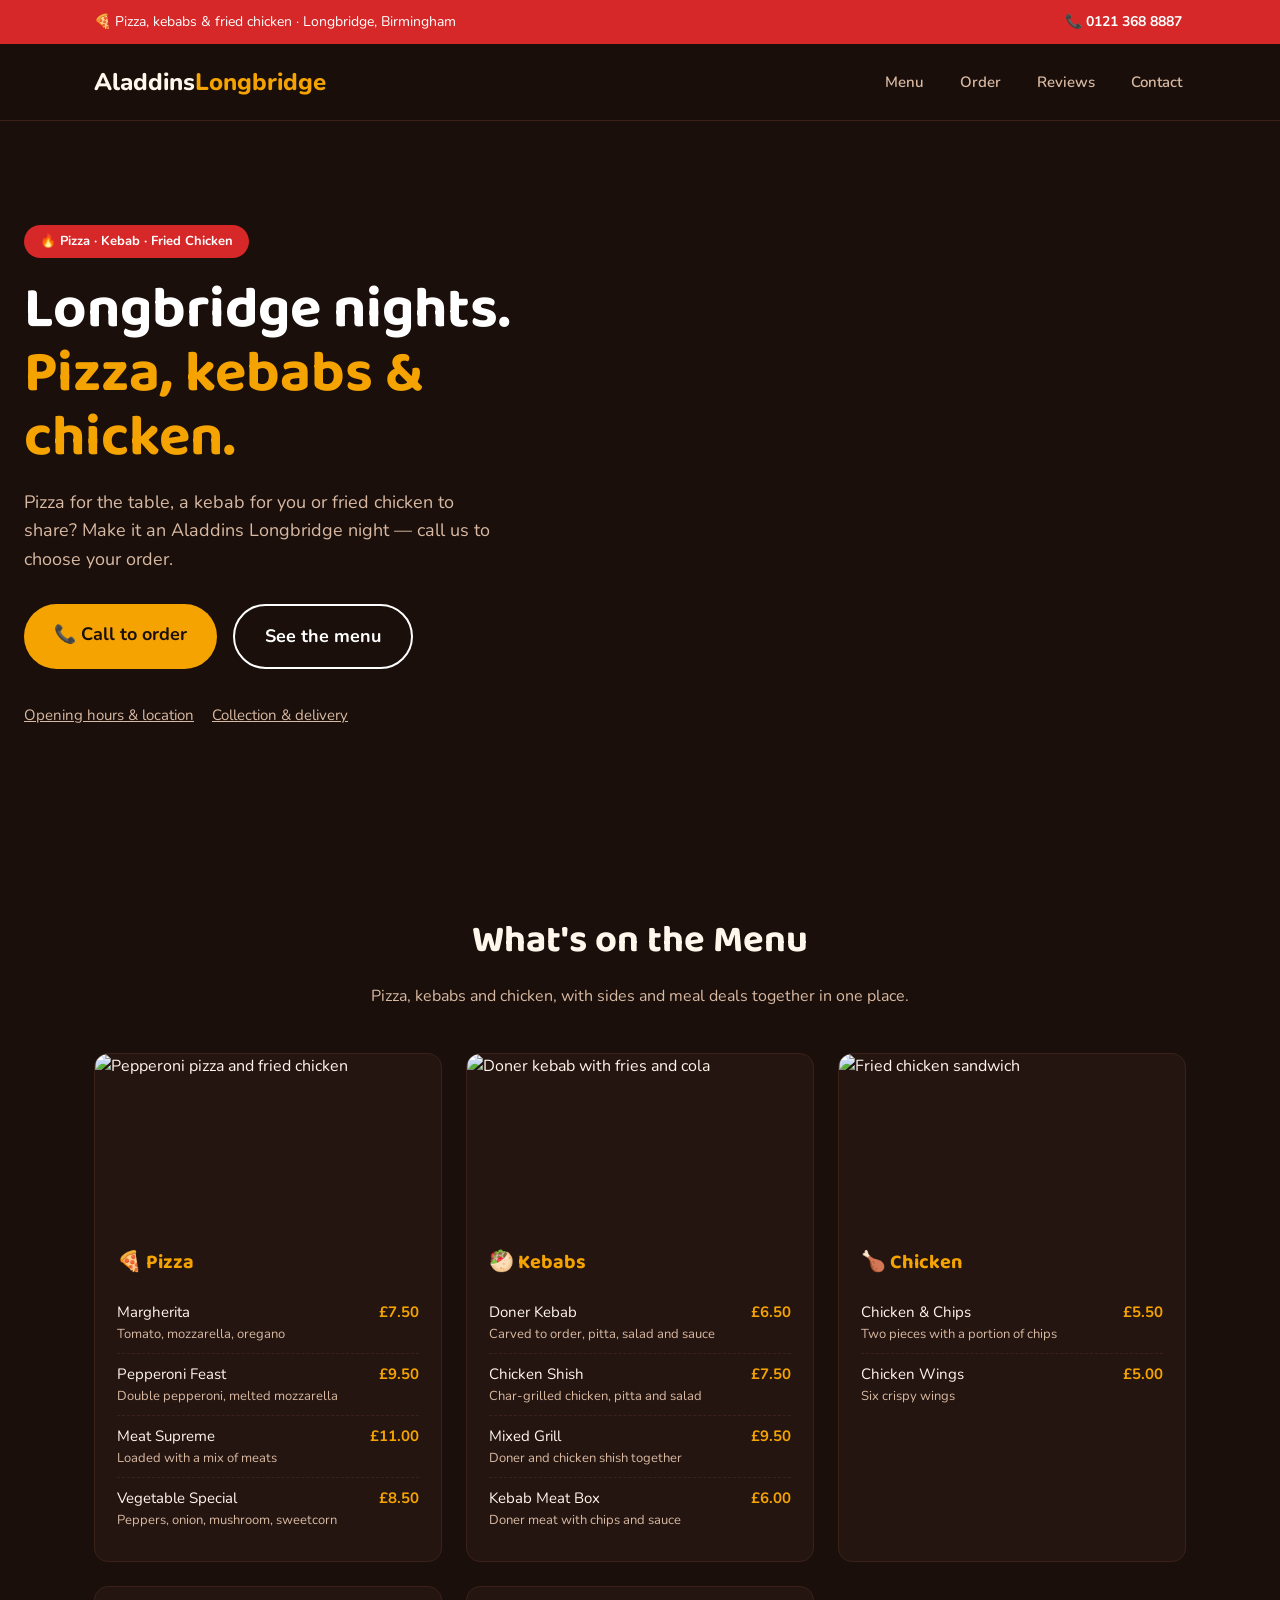
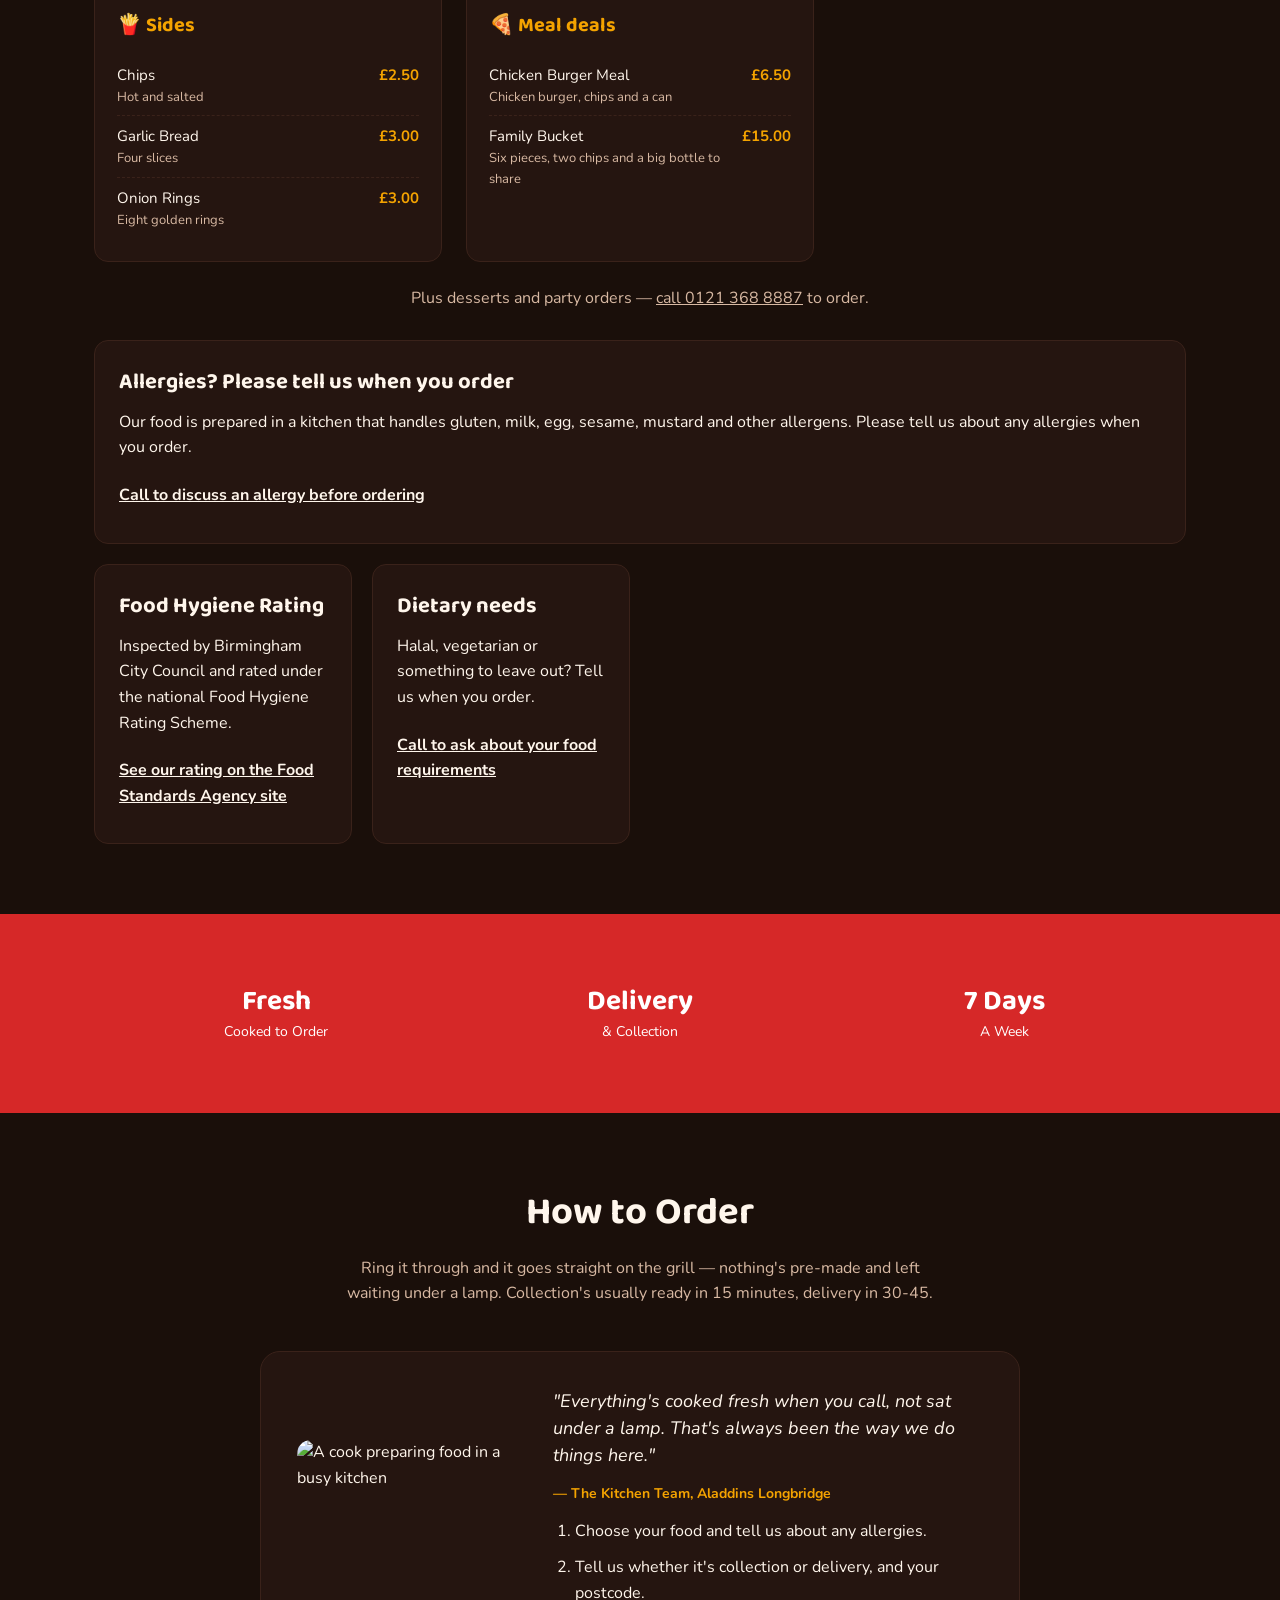
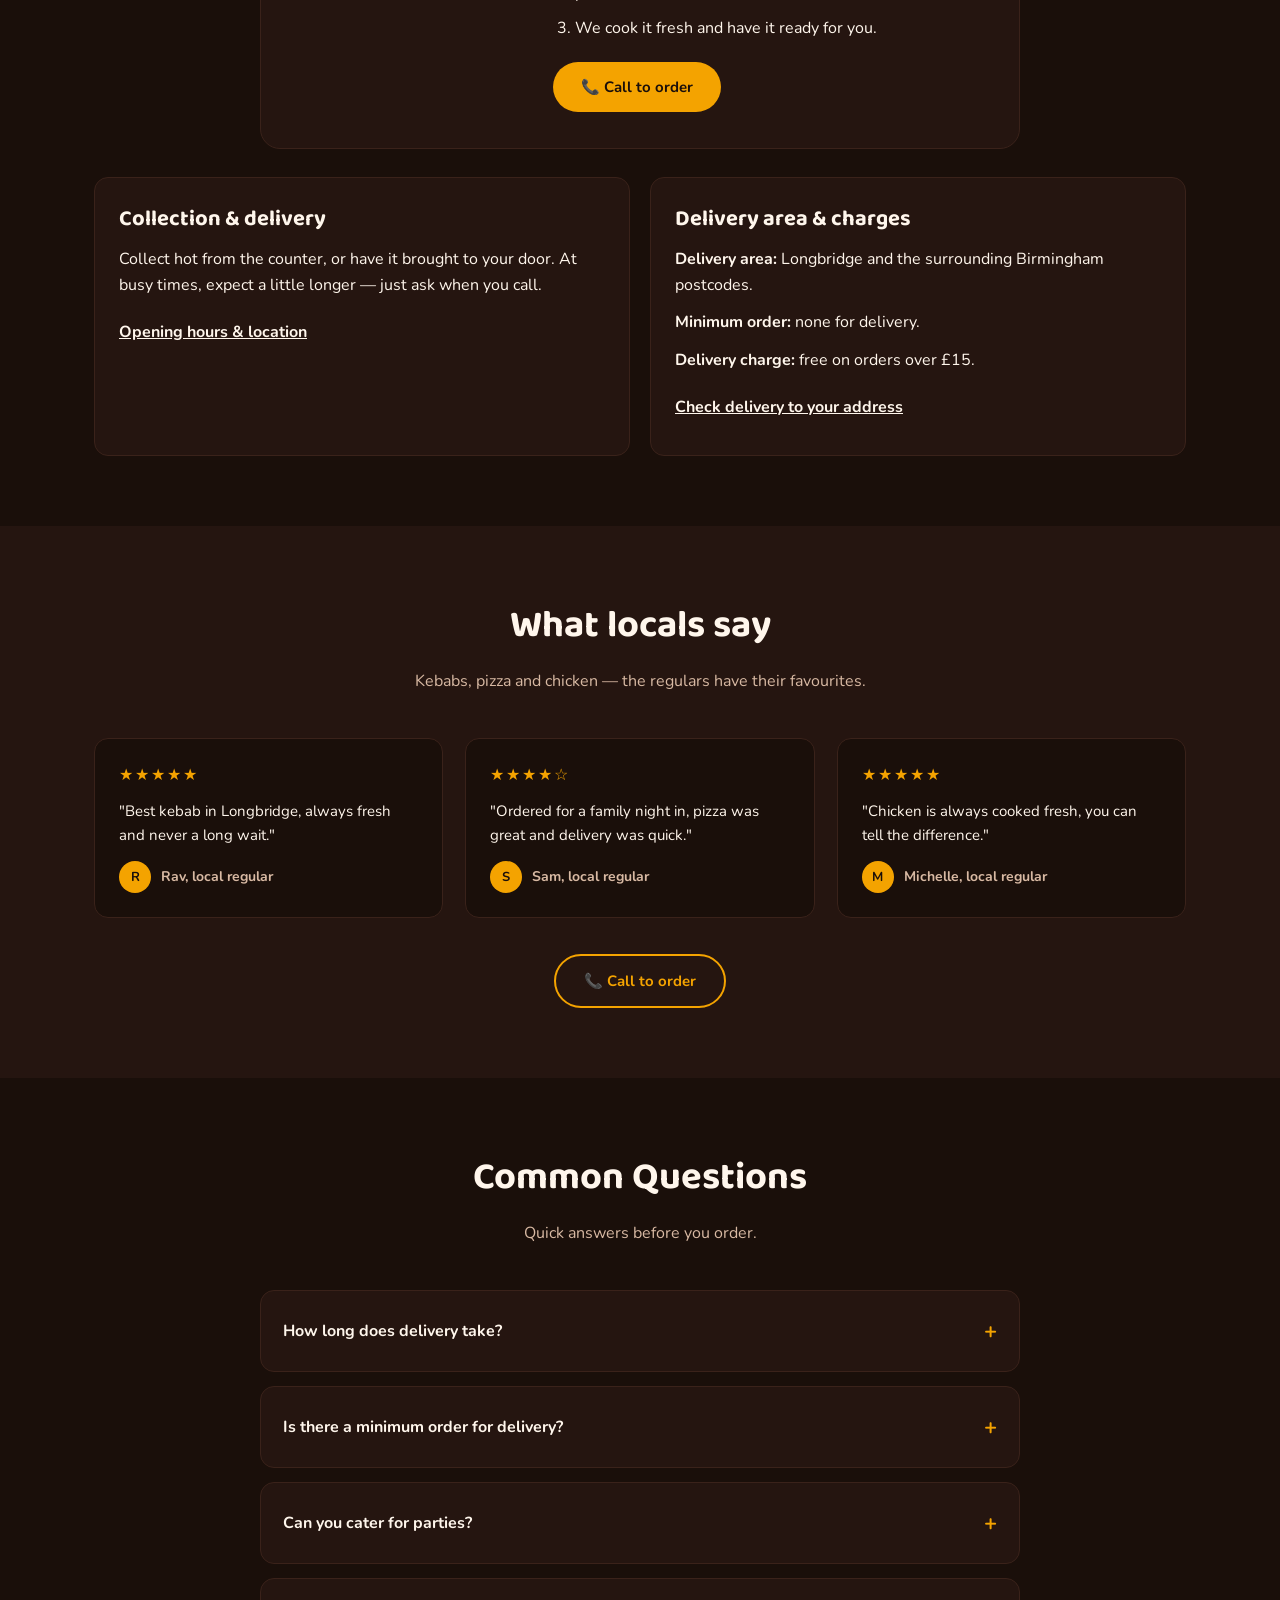
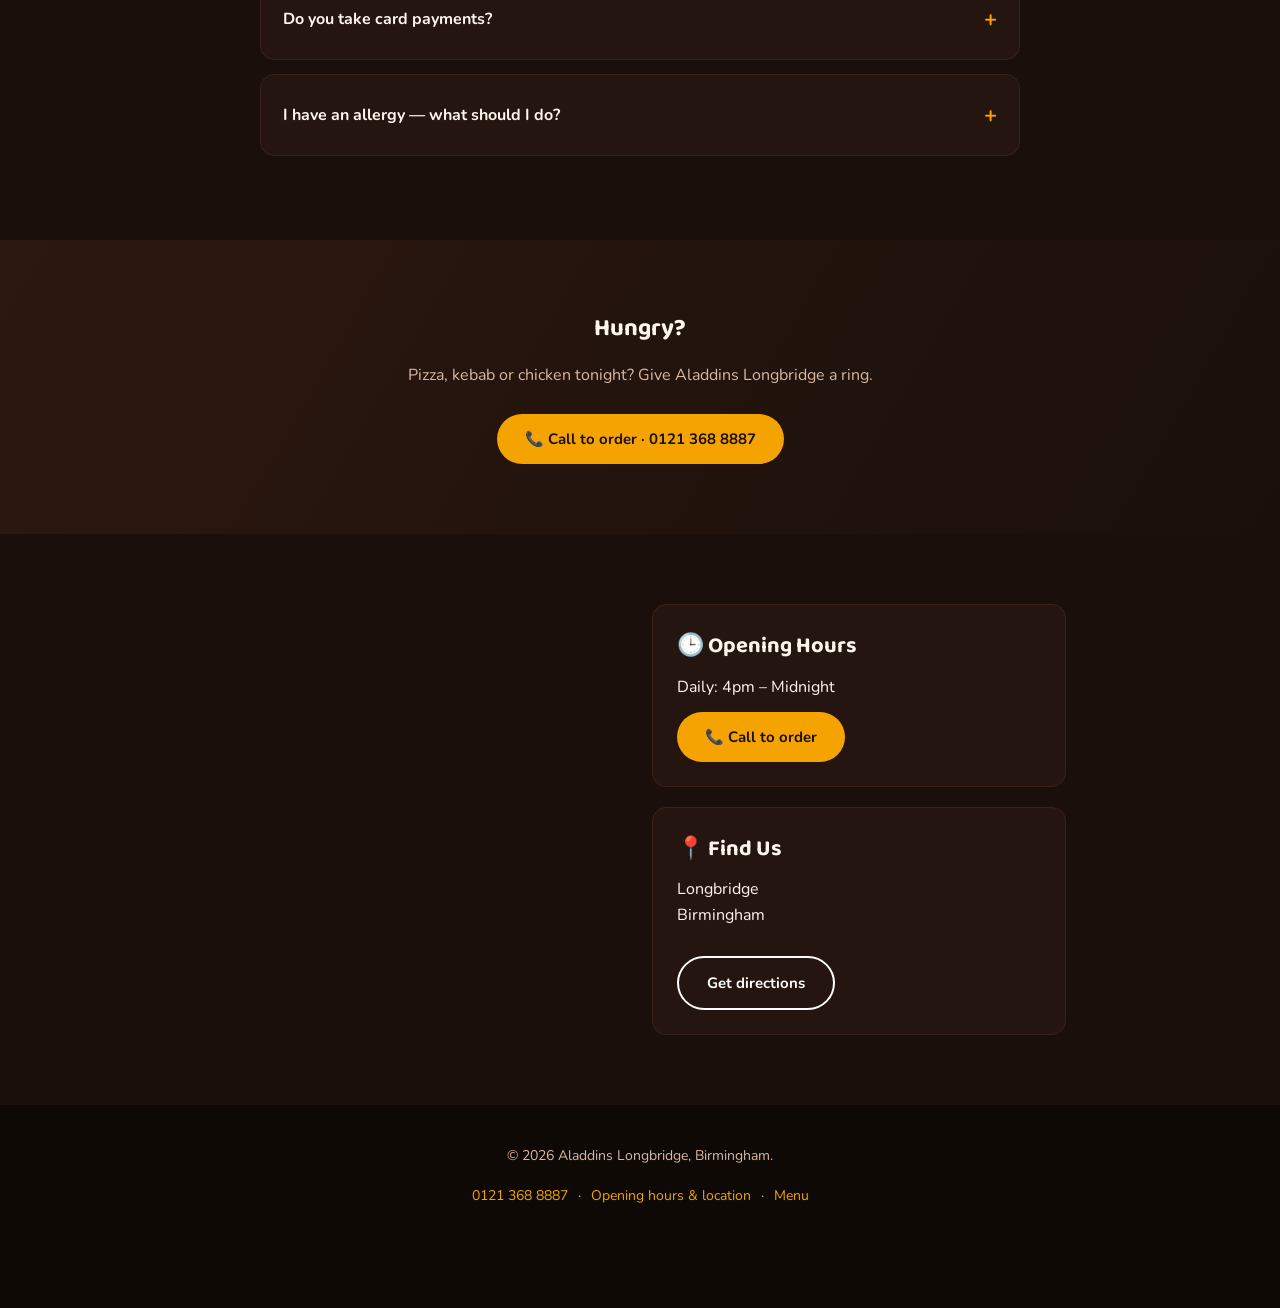
==== commit 97d510de: "Task D: accessibility, focus, reduced motion, menu ARIA, font Co-Authored-By: Claude Opus 5.5 <norep" ====
--- a/index.html
+++ b/index.html
@@ -3,81 +3,50 @@
 <head>
 <meta charset="UTF-8" />
 <meta name="viewport" content="width=device-width, initial-scale=1" />
-<title>Aladdins Longbridge | Pizza, Kebab &amp; Chicken, Birmingham</title>
-<meta name="description" content="Pizza, kebab and fried chicken takeaway in Longbridge, Birmingham. Call Aladdins on 0121 368 8887 to order for collection or delivery." />
-<link rel="canonical" href="https://desolatemartial553.github.io/aladdins-longbridge/" />
-<meta name="theme-color" content="#1a0f0a" />
-<link rel="icon" href="data:image/svg+xml,%3Csvg xmlns='http://www.w3.org/2000/svg' viewBox='0 0 64 64'%3E%3Crect width='64' height='64' rx='14' fill='%231a0f0a'/%3E%3Ctext x='32' y='46' font-size='42' font-weight='800' font-family='Arial,sans-serif' text-anchor='middle' fill='%23f4a300'%3EA%3C/text%3E%3C/svg%3E" />
-<meta property="og:type" content="website" />
-<meta property="og:site_name" content="Aladdins Longbridge" />
-<meta property="og:title" content="Aladdins Longbridge | Pizza, Kebab &amp; Chicken, Birmingham" />
-<meta property="og:description" content="Pizza, kebab and fried chicken takeaway in Longbridge, Birmingham. Call Aladdins on 0121 368 8887 to order for collection or delivery." />
-<meta property="og:url" content="https://desolatemartial553.github.io/aladdins-longbridge/" />
-<meta property="og:image" content="https://images.pexels.com/photos/5017837/pexels-photo-5017837.jpeg?auto=compress&amp;cs=tinysrgb&amp;w=1200" />
-<meta property="og:image:alt" content="Pepperoni pizza and fried chicken" />
-<meta property="og:locale" content="en_GB" />
-<meta name="twitter:card" content="summary_large_image" />
-<meta name="twitter:title" content="Aladdins Longbridge | Pizza, Kebab &amp; Chicken, Birmingham" />
-<meta name="twitter:description" content="Pizza, kebab and fried chicken takeaway in Longbridge, Birmingham. Call Aladdins on 0121 368 8887 to order for collection or delivery." />
-<meta name="twitter:image" content="https://images.pexels.com/photos/5017837/pexels-photo-5017837.jpeg?auto=compress&amp;cs=tinysrgb&amp;w=1200" />
-<script type="application/ld+json">
-{
-  "@context": "https://schema.org",
-  "@type": "Restaurant",
-  "name": "Aladdins Longbridge",
-  "url": "https://desolatemartial553.github.io/aladdins-longbridge/",
-  "image": "https://images.pexels.com/photos/5017837/pexels-photo-5017837.jpeg?auto=compress&cs=tinysrgb&w=1200",
-  "telephone": "+441213688887",
-  "servesCuisine": [
-    "Pizza",
-    "Kebab",
-    "Fried chicken"
-  ],
-  "address": {
-    "@type": "PostalAddress",
-    "addressLocality": "Longbridge, Birmingham",
-    "addressRegion": "West Midlands",
-    "addressCountry": "GB"
-  },
-  "areaServed": {
-    "@type": "City",
-    "name": "Birmingham"
-  }
-}
-</script>
+<title>Aladdins Longbridge | Pizza, Kebab &amp; Fried Chicken</title>
+<meta name="description" content="Aladdins Longbridge — pizza, kebab and fried chicken takeaway. Order by phone for collection or delivery." />
 <link rel="preconnect" href="https://fonts.googleapis.com" />
 <link rel="preconnect" href="https://fonts.gstatic.com" crossorigin />
-<link href="https://fonts.googleapis.com/css2?family=Baloo+2:wght@600;700;800&family=Inter:wght@400;500;600;700&display=swap" rel="stylesheet" />
+<link href="https://fonts.googleapis.com/css2?family=Baloo+2:wght@600;700;800&family=Nunito:wght@400;500;600;700&display=swap" rel="stylesheet" />
 <style>
   :root{
+    --header-h:80px;
     --bg:#1a0f0a; --ink:#fff6ec; --muted:#d8b9a3;
     --accent:#f4a300; --accent2:#d62828; --card:#251510; --line:#3a221a;
   }
   *{box-sizing:border-box; margin:0; padding:0;}
-  body{font-family:'Inter',sans-serif; background:var(--bg); color:var(--ink); line-height:1.6;}
+  body{font-family:'Nunito',sans-serif; background:var(--bg); color:var(--ink); line-height:1.6;}
   h1,h2,h3{font-family:'Baloo 2',sans-serif;}
   .wrap{max-width:1140px; margin:0 auto; padding:0 24px;}
   a{color:inherit;}
   img{display:block; max-width:100%;}
-  .reveal{opacity:0; transform:translateY(28px); transition:opacity .7s ease, transform .7s ease;}
-  .reveal.in{opacity:1; transform:none;}
+  .js .reveal{opacity:0; transform:translateY(28px); transition:opacity .7s ease, transform .7s ease;}
+  .js .reveal.in{opacity:1; transform:none;}
+  .sr-only{position:absolute; width:1px; height:1px; margin:-1px; padding:0; overflow:hidden; clip:rect(0 0 0 0); white-space:nowrap; border:0;}
+  .skip-link{position:absolute; left:12px; top:-100px; z-index:100; background:#fff; color:#1a0f0a; font-weight:700; padding:12px 20px; border-radius:8px; text-decoration:none;}
+  .skip-link:focus{top:12px;}
+  a:focus-visible,button:focus-visible,summary:focus-visible{outline:3px solid #ffc83d; outline-offset:3px;}
+  .topbar a:focus-visible,.strip a:focus-visible{outline-color:#fff;}
+  [tabindex="-1"]:focus{outline:none;}
+  section[id],#delivery{scroll-margin-top:calc(var(--header-h) + 12px);}
   .topbar{background:var(--accent2); color:#fff; font-size:14px;}
-  .topbar__inner{display:flex; justify-content:space-between; align-items:center; padding:8px 24px; flex-wrap:wrap; gap:8px;}
-  .topbar a{color:#fff; font-weight:700; text-decoration:none;}
+  .topbar__inner{display:flex; justify-content:space-between; align-items:center; padding:0 24px; flex-wrap:wrap; gap:8px;}
+  .topbar a{color:#fff; font-weight:700; text-decoration:none; display:inline-flex; align-items:center; min-height:44px; padding:0 4px;}
   header{position:sticky; top:0; background:rgba(26,15,10,.95); backdrop-filter:blur(6px); border-bottom:1px solid var(--line); z-index:30; transition:box-shadow .3s;}
   header.scrolled{box-shadow:0 8px 24px rgba(0,0,0,.5);}
   .header__inner{display:flex; align-items:center; justify-content:space-between; padding:16px 24px; position:relative;}
-  .brand{font-size:24px; font-weight:800; text-decoration:none;}
+  .brand{font-size:24px; font-weight:800; text-decoration:none; display:inline-flex; align-items:center; min-height:44px;}
   .brand span{color:var(--accent);}
   nav ul{list-style:none; display:flex; gap:28px;}
-  nav a{text-decoration:none; font-weight:600; font-size:15px; color:var(--muted);}
-  .burger{display:none; flex-direction:column; gap:4px; background:none; border:0; cursor:pointer; padding:6px;}
+  nav a{text-decoration:none; font-weight:600; font-size:15px; color:var(--muted); display:inline-flex; align-items:center; min-height:44px; padding:0 4px;}
+  .burger{display:none; flex-direction:column; align-items:center; justify-content:center; gap:5px; background:none; border:0; cursor:pointer; min-width:44px; min-height:44px; padding:10px;}
   .burger span{width:24px; height:2px; background:#fff;}
   .mobile-menu{display:none; position:absolute; top:100%; left:0; right:0; background:var(--card); border-bottom:1px solid var(--line); flex-direction:column; padding:12px 24px;}
   .mobile-menu.open{display:flex;}
-  .mobile-menu a{padding:12px 0; text-decoration:none; font-weight:600; border-bottom:1px solid var(--line); color:var(--ink);}
+  .mobile-menu a{display:flex; align-items:center; min-height:48px; padding:6px 0; text-decoration:none; font-weight:600; border-bottom:1px solid var(--line); color:var(--ink);}
   .btn{display:inline-block; padding:13px 28px; border-radius:999px; font-weight:700; text-decoration:none; font-size:15px; border:none; cursor:pointer; transition:transform .2s, background .2s;}
   .btn:hover{transform:translateY(-2px);}
+  .btn--outline:hover{background:rgba(255,255,255,.1);}
   .btn--accent{background:var(--accent); color:#1a0f0a;}
   .btn--accent:hover{background:#d68f00;}
   .btn--outline{border:2px solid #fff; color:#fff;}
@@ -90,11 +59,11 @@
   .hero h1 span{color:var(--accent);}
   .hero p{max-width:480px; margin-bottom:30px; color:var(--muted); font-size:18px;}
   .hero__actions{display:flex; gap:16px; flex-wrap:wrap;}
-  section{padding:70px 24px;}
+  section{padding:70px 0;}
   .section__head{text-align:center; max-width:600px; margin:0 auto 44px;}
   .section__head h2{font-size:clamp(26px,4vw,38px); margin-bottom:12px;}
   .section__head p{color:var(--muted);}
-  .menu-grid{display:grid; grid-template-columns:repeat(auto-fit,minmax(280px,1fr)); gap:24px;}
+  .menu-grid{display:grid; grid-template-columns:repeat(auto-fit,minmax(min(100%,280px),1fr)); gap:24px;}
   .menu-card{background:var(--card); border:1px solid var(--line); border-radius:14px; overflow:hidden; transition:transform .25s;}
   .menu-card:hover{transform:translateY(-6px);}
   .menu-card img{width:100%; height:170px; object-fit:cover;}
@@ -106,8 +75,8 @@
   .menu-card .price{color:var(--accent); font-weight:700;}
   .strip{background:var(--accent2);}
   .strip .grid{display:grid; grid-template-columns:repeat(auto-fit,minmax(160px,1fr)); text-align:center;}
-  .strip h3{font-size:28px; color:#fff; font-family:'Baloo 2',sans-serif;}
-  .strip p{color:#ffd9d9; font-size:14px;}
+  .stat__num{font-size:28px; line-height:1.3; color:#fff; font-family:'Baloo 2',sans-serif; font-weight:700;}
+  .strip p{color:#fff; font-size:14px;}
   .owner{display:grid; grid-template-columns:220px 1fr; gap:36px; align-items:center; background:var(--card); border:1px solid var(--line); border-radius:20px; padding:36px; max-width:760px; margin:0 auto;}
   .owner img{border-radius:14px; aspect-ratio:1; object-fit:cover; width:100%;}
   .owner blockquote{font-size:18px; line-height:1.5; margin-bottom:14px; font-style:italic;}
@@ -120,12 +89,11 @@
   .review p{font-size:15px; margin-bottom:14px;}
   .review .who{display:flex; align-items:center; gap:10px; font-weight:700; font-size:14px; color:var(--muted);}
   .avatar{width:32px; height:32px; border-radius:50%; background:var(--accent); color:#1a0f0a; display:flex; align-items:center; justify-content:center; font-size:13px; font-weight:700;}
-  .rating-badge{display:inline-flex; align-items:center; gap:10px; background:var(--bg); border:1px solid var(--line); border-radius:999px; padding:10px 20px; font-weight:700; margin-bottom:20px;}
   .faq{max-width:760px; margin:0 auto;}
   .faq details{background:var(--card); border:1px solid var(--line); border-radius:14px; padding:18px 22px; margin-bottom:14px;}
-  .faq summary{cursor:pointer; font-weight:700; list-style:none;}
+  .faq summary{cursor:pointer; font-weight:700; list-style:none; display:flex; justify-content:space-between; align-items:center; gap:16px; min-height:44px;}
   .faq summary::-webkit-details-marker{display:none;}
-  .faq summary::after{content:"+"; float:right; font-size:22px; color:var(--accent);}
+  .faq summary::after{content:"+"; font-size:22px; color:var(--accent);}
   .faq details[open] summary::after{content:"–";}
   .faq p{margin-top:12px; color:var(--muted); font-size:15px;}
   .map-contact{display:grid; grid-template-columns:1fr 1fr; gap:24px; max-width:900px; margin:0 auto;}
@@ -134,9 +102,12 @@
   .cta-band h2{margin-bottom:14px;}
   .cta-band p{color:var(--muted); margin-bottom:26px;}
   footer{background:#0f0906; color:var(--muted); padding:40px 24px 90px; text-align:center; font-size:14px;}
-  footer a{color:var(--accent); text-decoration:none;}
+  footer a{color:var(--accent); text-decoration:none; display:inline-flex; align-items:center; min-height:44px; padding:0 6px;}
   .sticky-cta{position:fixed; bottom:0; left:0; right:0; background:#0f0906; padding:12px 20px; display:none; justify-content:center; gap:12px; z-index:40; box-shadow:0 -8px 24px rgba(0,0,0,.4);}
   .sticky-cta a{flex:1; text-align:center; max-width:280px;}
+  @media(min-width:821px){
+    .mobile-menu,.mobile-menu.open{display:none;}
+  }
   @media(max-width:820px){
     nav{display:none;} .burger{display:flex;}
     .owner{grid-template-columns:1fr; text-align:center;}
@@ -149,8 +120,7 @@
   .hero{padding:0;}
   .hero__actions .btn{font-size:18px; padding:16px 30px;}
   .hero .hero__quick-links{margin:24px 0 0; font-size:15px;}
-  .hero__quick-links a{display:inline-block; padding:8px 0; margin-right:18px;}
-  .menu-grid{grid-template-columns:repeat(auto-fit,minmax(min(100%,280px),1fr));}
+  .hero__quick-links a{display:inline-flex; align-items:center; min-height:44px; margin-right:18px;}
   .menu-card li{gap:16px; align-items:baseline;}
   .menu-card .price{white-space:nowrap;}
   .menu-card small{display:block; color:var(--muted); font-size:13px;}
@@ -160,6 +130,7 @@
   .info-card h3{font-size:22px; margin-bottom:10px;}
   .info-card p + p{margin-top:12px;}
   .info-card a{font-weight:700;}
+  .info-card a:not(.btn){display:inline-block; padding:10px 0;}
   .allergen-note{grid-column:1/-1;}
   .order-steps{padding-left:22px; margin:14px 0 20px;}
   .order-steps li + li{margin-top:10px;}
@@ -175,9 +146,16 @@
     .hero__actions{gap:12px;}
     .hero__actions .btn{font-size:16px; padding:14px 20px;}
   }
+  @media (prefers-reduced-motion: reduce){
+    *,*::before,*::after{transition:none !important; animation:none !important; scroll-behavior:auto !important;}
+    .js .reveal{opacity:1; transform:none;}
+    .btn:hover,.menu-card:hover,.review:hover{transform:none;}
+  }
 </style>
 </head>
 <body>
+<script>document.documentElement.classList.add('js');</script>
+<a class="skip-link" href="#main">Skip to content</a>
 
 <div class="topbar">
   <div class="wrap topbar__inner">
@@ -189,7 +167,7 @@
 <header id="siteHeader">
   <div class="wrap header__inner">
     <a class="brand" href="#top">Aladdins <span>Longbridge</span></a>
-    <nav>
+    <nav aria-label="Main">
       <ul>
         <li><a href="#menu">Menu</a></li>
         <li><a href="#order">Order</a></li>
@@ -197,7 +175,7 @@
         <li><a href="#contact">Contact</a></li>
       </ul>
     </nav>
-    <button class="burger" id="burgerBtn" aria-label="Menu"><span></span><span></span><span></span></button>
+    <button class="burger" id="burgerBtn" type="button" aria-label="Menu" aria-expanded="false" aria-controls="mobileMenu"><span aria-hidden="true"></span><span aria-hidden="true"></span><span aria-hidden="true"></span></button>
     <div class="mobile-menu" id="mobileMenu">
       <a href="#menu">Menu</a>
       <a href="#order">Order</a>
@@ -207,6 +185,7 @@
   </div>
 </header>
 
+<main id="main" tabindex="-1">
 <section class="hero" id="top">
   <div class="hero__inner">
     <span class="hero__tag">🔥 Pizza · Kebab · Fried Chicken</span>
@@ -318,9 +297,9 @@
 
 <section class="strip">
   <div class="wrap grid">
-    <div class="reveal"><h3>Fresh</h3><p>Cooked to Order</p></div>
-    <div class="reveal"><h3>Delivery</h3><p>&amp; Collection</p></div>
-    <div class="reveal"><h3>7 Days</h3><p>A Week</p></div>
+    <div class="reveal"><div class="stat__num">Fresh</div><p>Cooked to Order</p></div>
+    <div class="reveal"><div class="stat__num">Delivery</div><p>&amp; Collection</p></div>
+    <div class="reveal"><div class="stat__num">7 Days</div><p>A Week</p></div>
   </div>
 </section>
 
@@ -418,6 +397,7 @@
 </section>
 
 <section id="contact">
+  <h2 class="sr-only">Contact and opening hours</h2>
   <div class="wrap map-contact reveal">
     <iframe src="https://maps.google.com/maps?q=Longbridge,+Birmingham&z=15&output=embed" loading="lazy" title="Map to Aladdins Longbridge"></iframe>
     <div class="contact-cards">
@@ -440,6 +420,8 @@
     </div>
   </div>
 </section>
+
+</main>
 
 <footer>
   <p>&copy; 2026 Aladdins Longbridge, Birmingham.</p>
@@ -452,35 +434,57 @@
 </div>
 
 <script>
+  const root = document.documentElement;
   const burger = document.getElementById('burgerBtn');
   const menu = document.getElementById('mobileMenu');
-  burger.addEventListener('click', () => menu.classList.toggle('open'));
-
   const header = document.getElementById('siteHeader');
+  const reduceMotion = window.matchMedia('(prefers-reduced-motion: reduce)');
+  const desktop = window.matchMedia('(min-width: 821px)');
+
+  function setMenu(open, returnFocus){
+    menu.classList.toggle('open', open);
+    burger.setAttribute('aria-expanded', String(open));
+    if(!open && returnFocus) burger.focus();
+  }
+  burger.addEventListener('click', () => setMenu(!menu.classList.contains('open')));
+  document.addEventListener('keydown', (e) => {
+    if(e.key === 'Escape' && menu.classList.contains('open')) setMenu(false, true);
+  });
+  desktop.addEventListener('change', (e) => { if(e.matches) setMenu(false); });
+
+  function syncHeaderHeight(){ root.style.setProperty('--header-h', header.offsetHeight + 'px'); }
+  syncHeaderHeight();
+  window.addEventListener('resize', syncHeaderHeight);
+  window.addEventListener('load', syncHeaderHeight);
   window.addEventListener('scroll', () => header.classList.toggle('scrolled', window.scrollY > 10));
 
-  function smoothScrollTo(id){
+  function smoothScrollTo(target){
+    const top = target.getBoundingClientRect().top + window.scrollY - header.offsetHeight - 12;
+    window.scrollTo({ top: Math.max(top, 0), behavior: reduceMotion.matches ? 'auto' : 'smooth' });
+  }
+  document.querySelectorAll('a[href^="#"]:not(.skip-link)').forEach(link => {
+    const id = link.getAttribute('href').slice(1);
     const target = document.getElementById(id);
     if(!target) return;
-    const headerH = header.offsetHeight;
-    const top = target.getBoundingClientRect().top + window.scrollY - headerH - 12;
-    window.scrollTo({ top: Math.max(top, 0), behavior: 'smooth' });
-  }
-  document.querySelectorAll('a[href^="#"]').forEach(link => {
-    const id = link.getAttribute('href').slice(1);
-    if(!document.getElementById(id)) return;
     link.addEventListener('click', (e) => {
       e.preventDefault();
-      menu.classList.remove('open');
-      smoothScrollTo(id);
+      setMenu(false);
+      smoothScrollTo(target);
+      target.setAttribute('tabindex', '-1');
+      target.focus({ preventScroll: true });
       history.replaceState(null, '', '#' + id);
     });
   });
 
-  const io = new IntersectionObserver((entries) => {
-    entries.forEach(e => { if(e.isIntersecting){ e.target.classList.add('in'); io.unobserve(e.target); } });
-  }, { threshold: 0.15 });
-  document.querySelectorAll('.reveal').forEach(el => io.observe(el));
+  const revealEls = document.querySelectorAll('.reveal');
+  if('IntersectionObserver' in window){
+    const io = new IntersectionObserver((entries) => {
+      entries.forEach(e => { if(e.isIntersecting){ e.target.classList.add('in'); io.unobserve(e.target); } });
+    }, { threshold: 0.15 });
+    revealEls.forEach(el => io.observe(el));
+  } else {
+    revealEls.forEach(el => el.classList.add('in'));
+  }
 </script>
 
 </body>
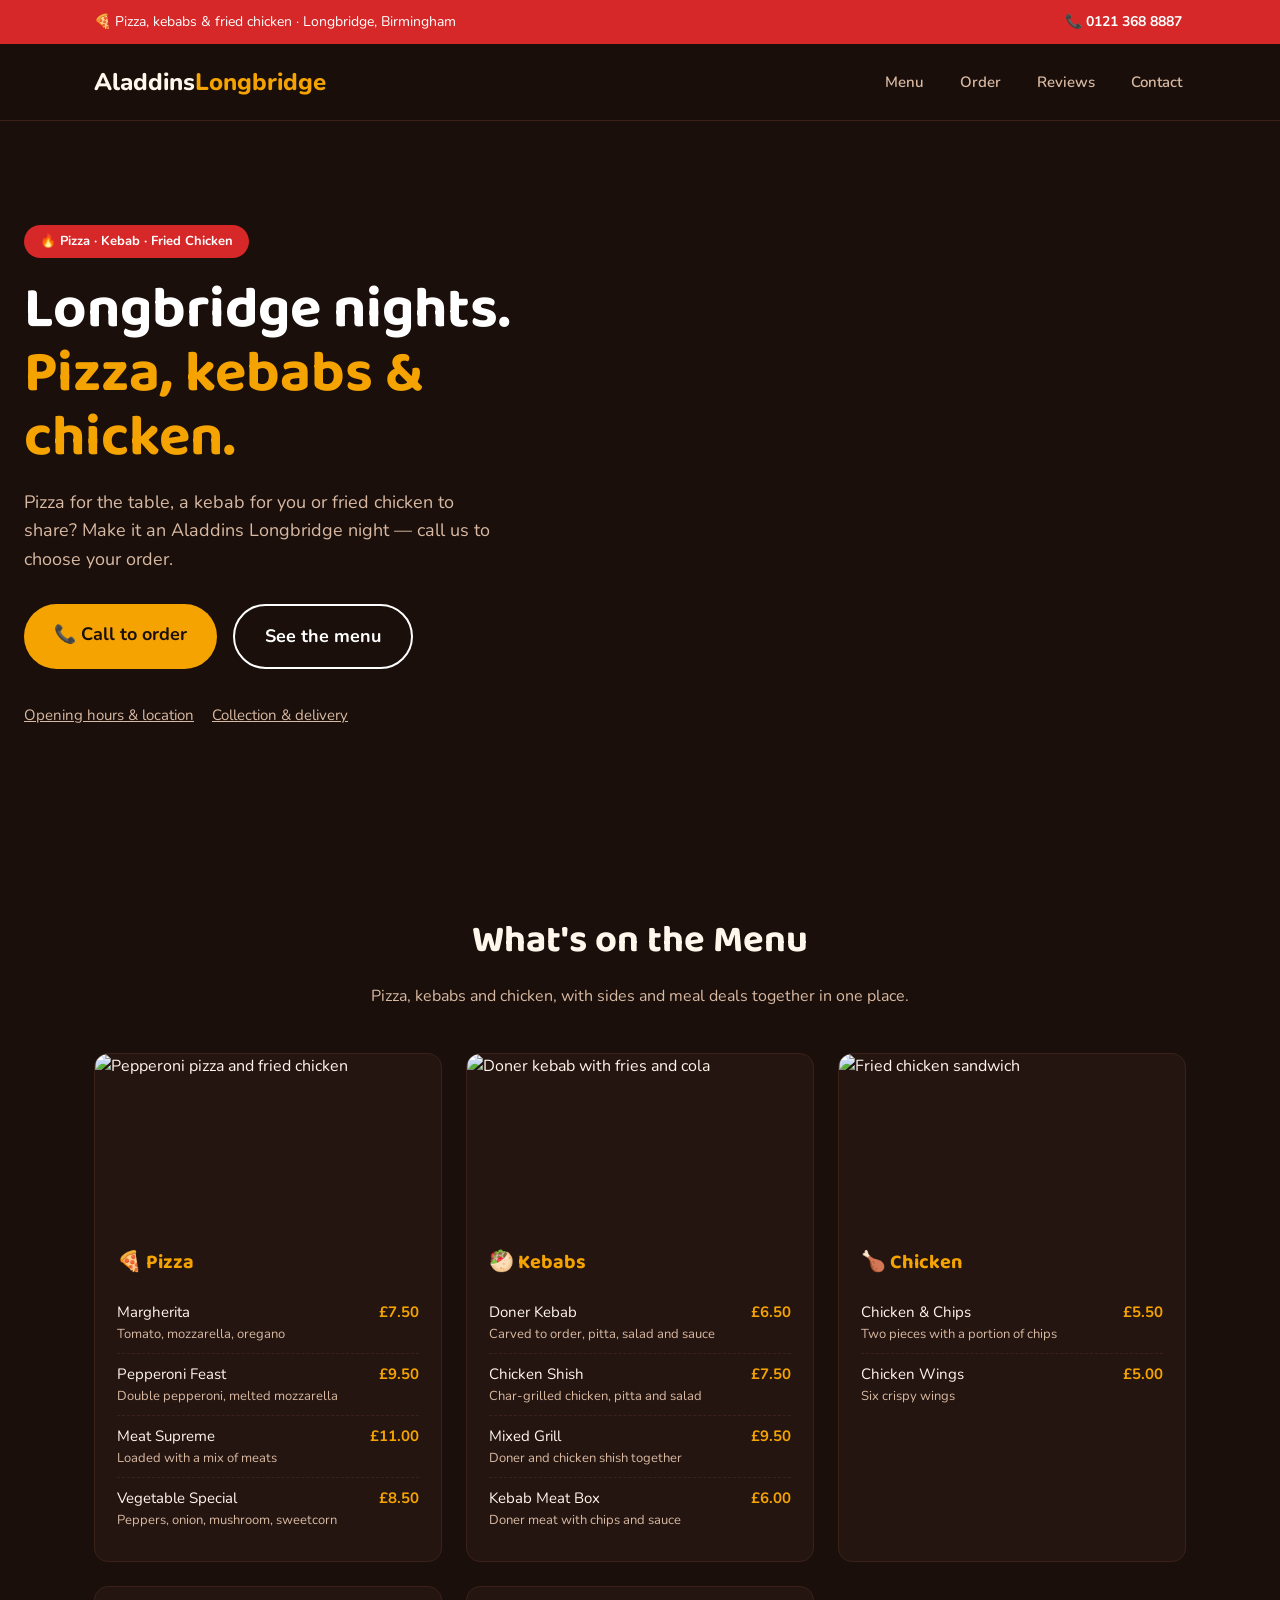
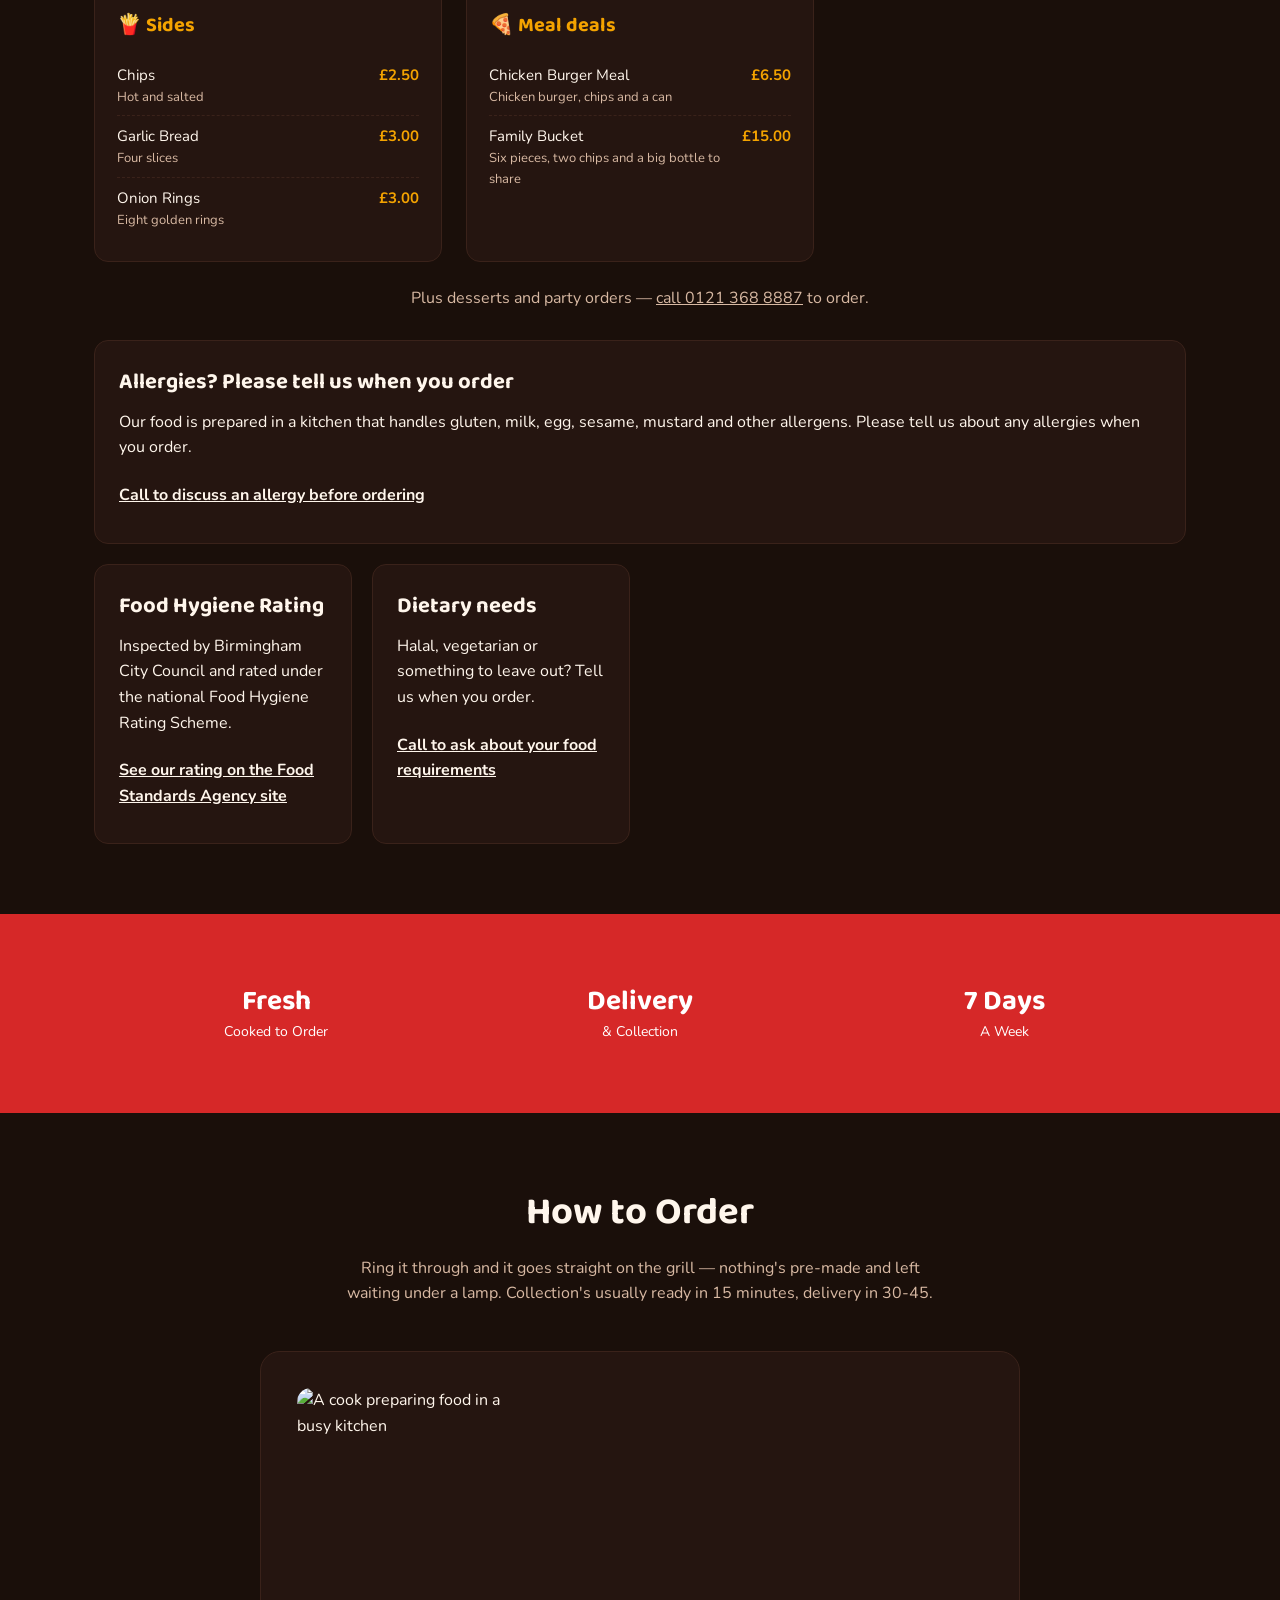
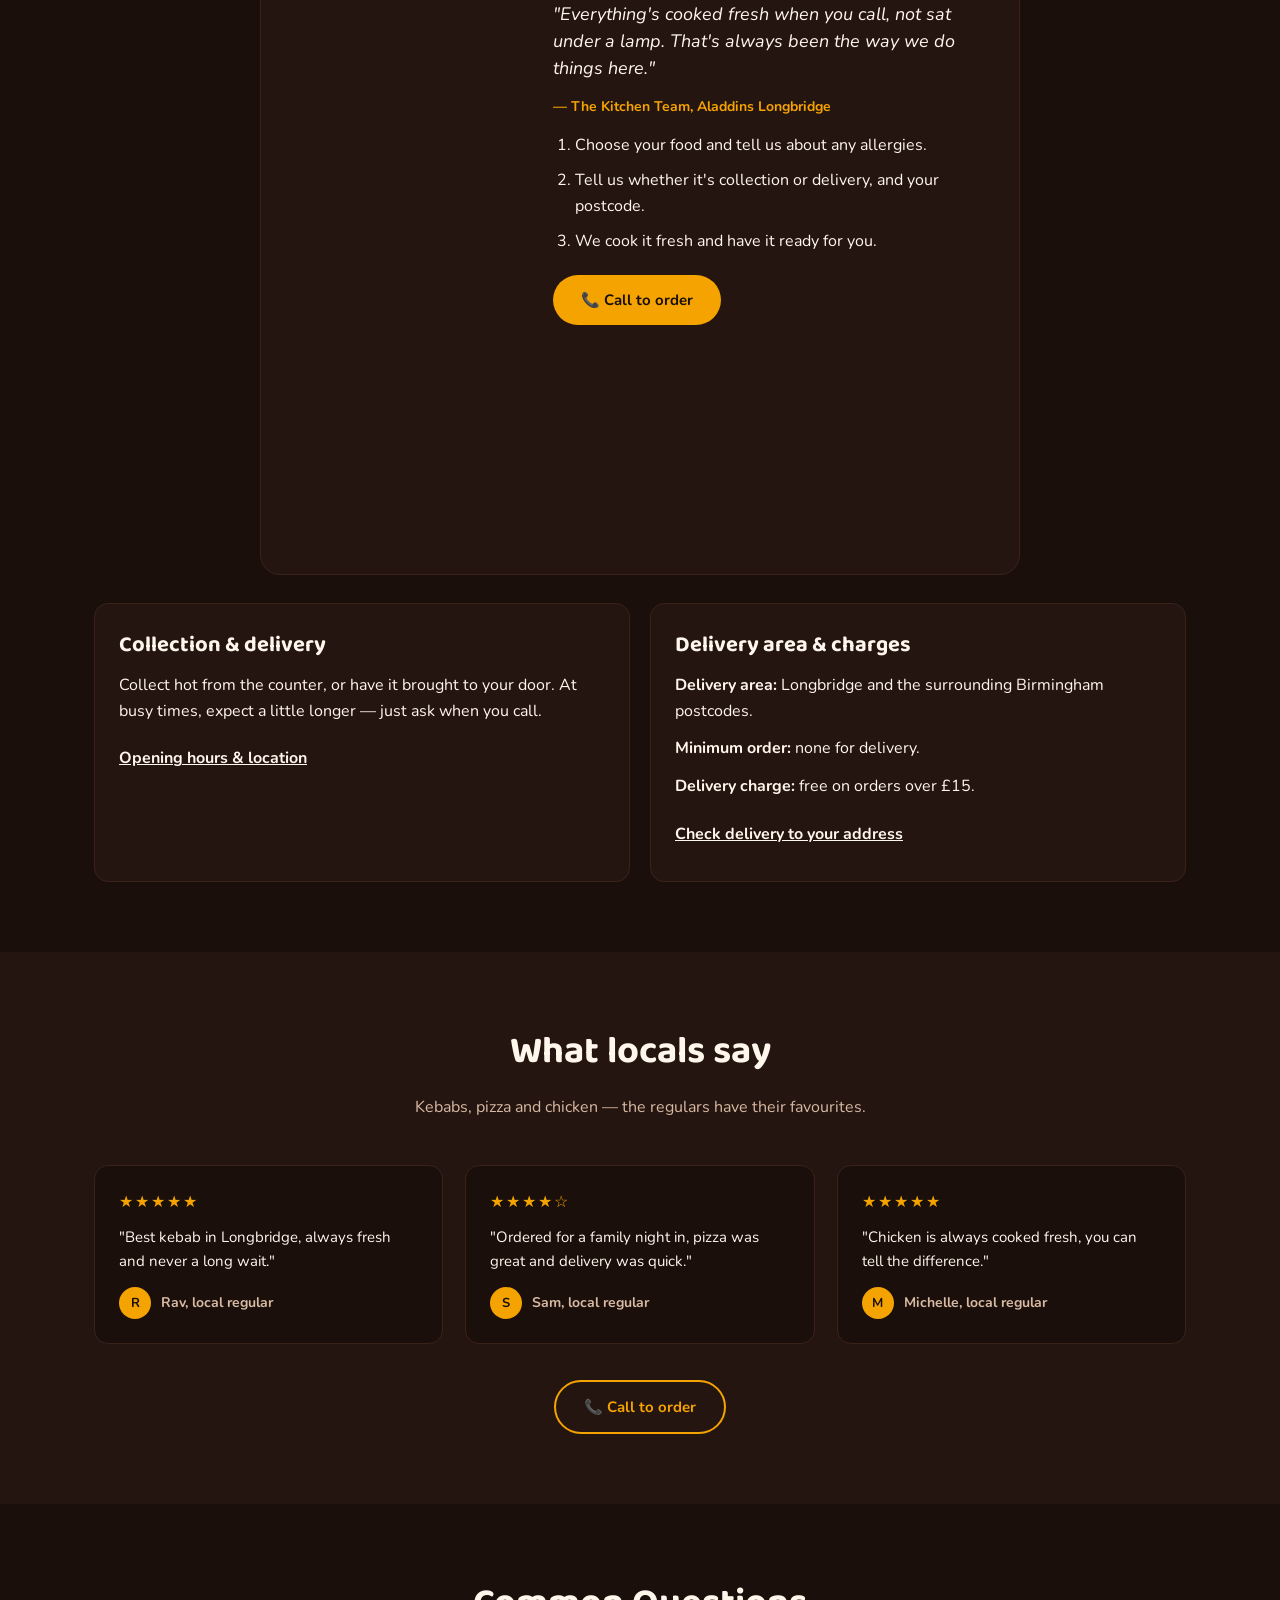
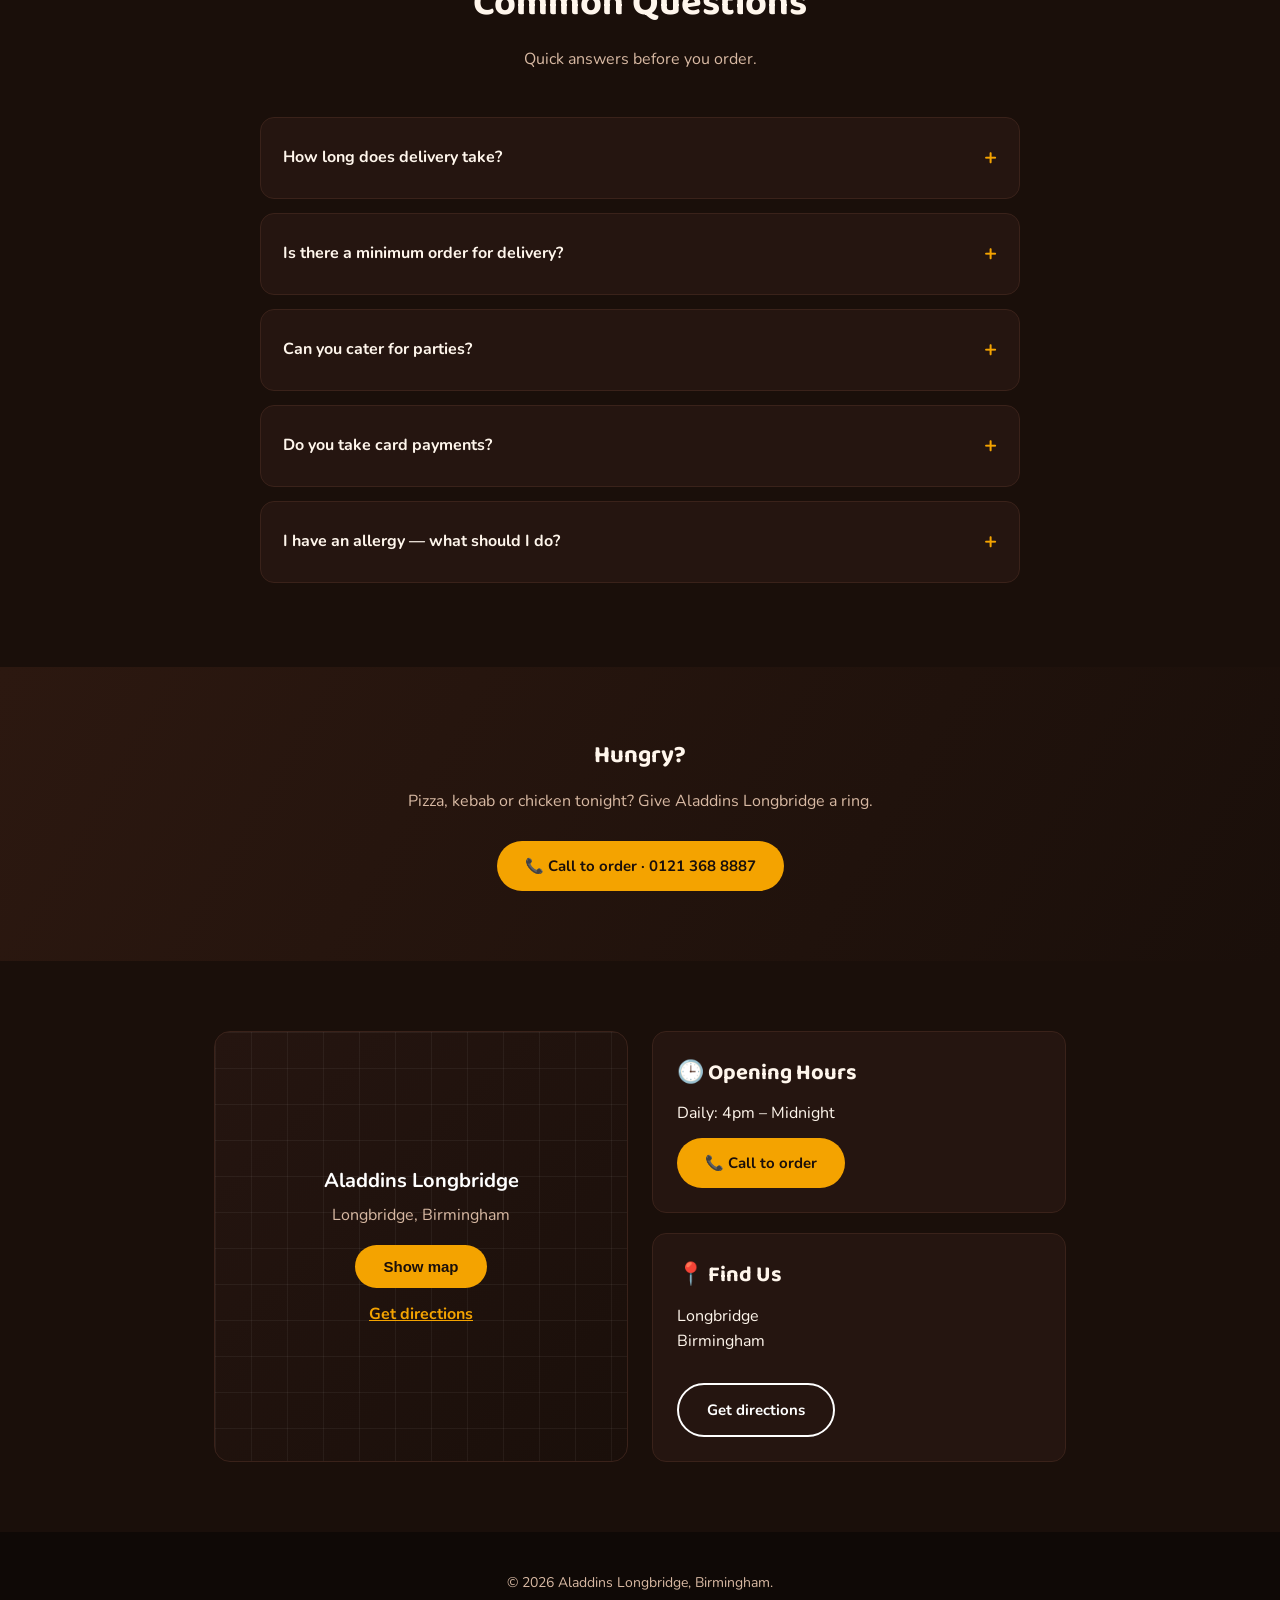
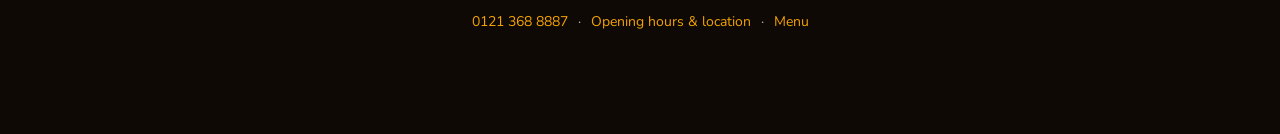
==== commit e409e7ce: "Merge task E (keep preloads from E, Nunito font link from D) Co-Authored-By: Claude Opus 5.5 <norepl" ====
--- a/index.html
+++ b/index.html
@@ -3,10 +3,53 @@
 <head>
 <meta charset="UTF-8" />
 <meta name="viewport" content="width=device-width, initial-scale=1" />
-<title>Aladdins Longbridge | Pizza, Kebab &amp; Fried Chicken</title>
-<meta name="description" content="Aladdins Longbridge — pizza, kebab and fried chicken takeaway. Order by phone for collection or delivery." />
+<title>Aladdins Longbridge | Pizza, Kebab &amp; Chicken, Birmingham</title>
+<meta name="description" content="Pizza, kebab and fried chicken takeaway in Longbridge, Birmingham. Call Aladdins on 0121 368 8887 to order for collection or delivery." />
+<link rel="canonical" href="https://desolatemartial553.github.io/aladdins-longbridge/" />
+<meta name="theme-color" content="#1a0f0a" />
+<link rel="icon" href="data:image/svg+xml,%3Csvg xmlns='http://www.w3.org/2000/svg' viewBox='0 0 64 64'%3E%3Crect width='64' height='64' rx='14' fill='%231a0f0a'/%3E%3Ctext x='32' y='46' font-size='42' font-weight='800' font-family='Arial,sans-serif' text-anchor='middle' fill='%23f4a300'%3EA%3C/text%3E%3C/svg%3E" />
+<meta property="og:type" content="website" />
+<meta property="og:site_name" content="Aladdins Longbridge" />
+<meta property="og:title" content="Aladdins Longbridge | Pizza, Kebab &amp; Chicken, Birmingham" />
+<meta property="og:description" content="Pizza, kebab and fried chicken takeaway in Longbridge, Birmingham. Call Aladdins on 0121 368 8887 to order for collection or delivery." />
+<meta property="og:url" content="https://desolatemartial553.github.io/aladdins-longbridge/" />
+<meta property="og:image" content="https://images.pexels.com/photos/5017837/pexels-photo-5017837.jpeg?auto=compress&amp;cs=tinysrgb&amp;w=1200" />
+<meta property="og:image:alt" content="Pepperoni pizza and fried chicken" />
+<meta property="og:locale" content="en_GB" />
+<meta name="twitter:card" content="summary_large_image" />
+<meta name="twitter:title" content="Aladdins Longbridge | Pizza, Kebab &amp; Chicken, Birmingham" />
+<meta name="twitter:description" content="Pizza, kebab and fried chicken takeaway in Longbridge, Birmingham. Call Aladdins on 0121 368 8887 to order for collection or delivery." />
+<meta name="twitter:image" content="https://images.pexels.com/photos/5017837/pexels-photo-5017837.jpeg?auto=compress&amp;cs=tinysrgb&amp;w=1200" />
+<script type="application/ld+json">
+{
+  "@context": "https://schema.org",
+  "@type": "Restaurant",
+  "name": "Aladdins Longbridge",
+  "url": "https://desolatemartial553.github.io/aladdins-longbridge/",
+  "image": "https://images.pexels.com/photos/5017837/pexels-photo-5017837.jpeg?auto=compress&cs=tinysrgb&w=1200",
+  "telephone": "+441213688887",
+  "servesCuisine": [
+    "Pizza",
+    "Kebab",
+    "Fried chicken"
+  ],
+  "address": {
+    "@type": "PostalAddress",
+    "addressLocality": "Longbridge, Birmingham",
+    "addressRegion": "West Midlands",
+    "addressCountry": "GB"
+  },
+  "areaServed": {
+    "@type": "City",
+    "name": "Birmingham"
+  }
+}
+</script>
 <link rel="preconnect" href="https://fonts.googleapis.com" />
 <link rel="preconnect" href="https://fonts.gstatic.com" crossorigin />
+<link rel="preload" as="image" href="https://images.pexels.com/photos/5017837/pexels-photo-5017837.jpeg?auto=compress&cs=tinysrgb&w=800" media="(max-width:600px)" fetchpriority="high" />
+<link rel="preload" as="image" href="https://images.pexels.com/photos/5017837/pexels-photo-5017837.jpeg?auto=compress&cs=tinysrgb&w=1280" media="(min-width:601px) and (max-width:1200px)" fetchpriority="high" />
+<link rel="preload" as="image" href="https://images.pexels.com/photos/5017837/pexels-photo-5017837.jpeg?auto=compress&cs=tinysrgb&w=1920" media="(min-width:1201px)" fetchpriority="high" />
 <link href="https://fonts.googleapis.com/css2?family=Baloo+2:wght@600;700;800&family=Nunito:wght@400;500;600;700&display=swap" rel="stylesheet" />
 <style>
   :root{
@@ -51,7 +94,9 @@
   .btn--accent:hover{background:#d68f00;}
   .btn--outline{border:2px solid #fff; color:#fff;}
   .hero{position:relative; min-height:80vh; display:flex; align-items:center; color:#fff; overflow:hidden;}
-  .hero::before{content:"";position:absolute; inset:0; background:url('https://images.pexels.com/photos/5017837/pexels-photo-5017837.jpeg?auto=compress&cs=tinysrgb&w=1920') center/cover;}
+  .hero::before{content:"";position:absolute; inset:0; background:url('https://images.pexels.com/photos/5017837/pexels-photo-5017837.jpeg?auto=compress&cs=tinysrgb&w=800') center/cover;}
+  @media(min-width:601px){.hero::before{background-image:url('https://images.pexels.com/photos/5017837/pexels-photo-5017837.jpeg?auto=compress&cs=tinysrgb&w=1280');}}
+  @media(min-width:1201px){.hero::before{background-image:url('https://images.pexels.com/photos/5017837/pexels-photo-5017837.jpeg?auto=compress&cs=tinysrgb&w=1920');}}
   .hero::after{content:"";position:absolute; inset:0; background:linear-gradient(100deg, rgba(26,15,10,.92) 30%, rgba(26,15,10,.4) 90%);}
   .hero__inner{position:relative; z-index:2; max-width:580px; padding:80px 24px;}
   .hero__tag{display:inline-block; background:var(--accent2); color:#fff; font-weight:700; font-size:13px; padding:6px 16px; border-radius:999px; margin-bottom:20px;}
@@ -207,7 +252,7 @@
     </div>
     <div class="menu-grid">
       <div class="menu-card reveal">
-        <img src="https://images.pexels.com/photos/5017837/pexels-photo-5017837.jpeg?auto=compress&cs=tinysrgb&w=700" alt="Pepperoni pizza and fried chicken" loading="lazy" />
+        <img src="https://images.pexels.com/photos/5017837/pexels-photo-5017837.jpeg?auto=compress&cs=tinysrgb&w=700" srcset="https://images.pexels.com/photos/5017837/pexels-photo-5017837.jpeg?auto=compress&cs=tinysrgb&w=400 400w, https://images.pexels.com/photos/5017837/pexels-photo-5017837.jpeg?auto=compress&cs=tinysrgb&w=700 700w" sizes="(max-width:600px) 100vw, 380px" width="700" height="525" alt="Pepperoni pizza and fried chicken" loading="lazy" decoding="async" />
         <div class="menu-card__body">
           <h3>🍕 Pizza</h3>
           <!-- PLACEHOLDER: confirm pizza choices, sizes and prices -->
@@ -221,7 +266,7 @@
         </div>
       </div>
       <div class="menu-card reveal">
-        <img src="https://images.pexels.com/photos/29306498/pexels-photo-29306498.jpeg?auto=compress&cs=tinysrgb&w=700" alt="Doner kebab with fries and cola" loading="lazy" />
+        <img src="https://images.pexels.com/photos/29306498/pexels-photo-29306498.jpeg?auto=compress&cs=tinysrgb&w=700" srcset="https://images.pexels.com/photos/29306498/pexels-photo-29306498.jpeg?auto=compress&cs=tinysrgb&w=400 400w, https://images.pexels.com/photos/29306498/pexels-photo-29306498.jpeg?auto=compress&cs=tinysrgb&w=700 700w" sizes="(max-width:600px) 100vw, 380px" width="700" height="1245" alt="Doner kebab with fries and cola" loading="lazy" decoding="async" />
         <div class="menu-card__body">
           <h3>🥙 Kebabs</h3>
           <!-- PLACEHOLDER: confirm kebab choices, portions, accompaniments and prices -->
@@ -235,7 +280,7 @@
         </div>
       </div>
       <div class="menu-card reveal">
-        <img src="https://images.pexels.com/photos/8769141/pexels-photo-8769141.jpeg?auto=compress&cs=tinysrgb&w=700" alt="Fried chicken sandwich" loading="lazy" />
+        <img src="https://images.pexels.com/photos/8769141/pexels-photo-8769141.jpeg?auto=compress&cs=tinysrgb&w=700" srcset="https://images.pexels.com/photos/8769141/pexels-photo-8769141.jpeg?auto=compress&cs=tinysrgb&w=400 400w, https://images.pexels.com/photos/8769141/pexels-photo-8769141.jpeg?auto=compress&cs=tinysrgb&w=700 700w" sizes="(max-width:600px) 100vw, 380px" width="700" height="933" alt="Fried chicken sandwich" loading="lazy" decoding="async" />
         <div class="menu-card__body">
           <h3>🍗 Chicken</h3>
           <!-- PLACEHOLDER: confirm chicken choices, portions and prices -->
@@ -312,7 +357,7 @@
       <!-- /PLACEHOLDER -->
     </div>
     <div class="owner reveal">
-      <img src="https://images.pexels.com/photos/6605421/pexels-photo-6605421.jpeg?auto=compress&cs=tinysrgb&w=500" alt="A cook preparing food in a busy kitchen" loading="lazy" />
+      <img src="https://images.pexels.com/photos/6605421/pexels-photo-6605421.jpeg?auto=compress&cs=tinysrgb&w=500" srcset="https://images.pexels.com/photos/6605421/pexels-photo-6605421.jpeg?auto=compress&cs=tinysrgb&w=300 300w, https://images.pexels.com/photos/6605421/pexels-photo-6605421.jpeg?auto=compress&cs=tinysrgb&w=500 500w" sizes="(max-width:820px) 180px, 220px" width="500" height="750" alt="A cook preparing food in a busy kitchen" loading="lazy" decoding="async" />
       <div>
         <!-- PLACEHOLDER: replace with an approved quote from the owner or kitchen team -->
         <blockquote>"Everything's cooked fresh when you call, not sat under a lamp. That's always been the way we do things here."</blockquote>
@@ -399,7 +444,14 @@
 <section id="contact">
   <h2 class="sr-only">Contact and opening hours</h2>
   <div class="wrap map-contact reveal">
-    <iframe src="https://maps.google.com/maps?q=Longbridge,+Birmingham&z=15&output=embed" loading="lazy" title="Map to Aladdins Longbridge"></iframe>
+    <div class="map-facade" id="mapFacade" data-src="https://maps.google.com/maps?q=Longbridge,+Birmingham&amp;z=15&amp;output=embed" data-title="Map to Aladdins Longbridge">
+      <div class="map-facade__body">
+        <p class="map-facade__name">Aladdins Longbridge</p>
+        <p class="map-facade__area">Longbridge, Birmingham</p>
+        <button type="button" class="btn btn--accent map-facade__btn" id="mapShowBtn">Show map</button>
+        <a class="map-facade__link" href="https://www.google.com/maps/search/?api=1&amp;query=Aladdins+Longbridge+Birmingham" target="_blank" rel="noopener">Get directions</a>
+      </div>
+    </div>
     <div class="contact-cards">
       <div class="info-card">
         <h3>🕒 Opening Hours</h3>
@@ -487,5 +539,34 @@
   }
 </script>
 
+<style>
+  .map-facade{position:relative; width:100%; min-height:260px; border-radius:16px; border:1px solid var(--line); background:linear-gradient(135deg,var(--card),var(--bg)); background-image:linear-gradient(rgba(255,255,255,.05) 1px,transparent 1px),linear-gradient(90deg,rgba(255,255,255,.05) 1px,transparent 1px),linear-gradient(135deg,var(--card),var(--bg)); background-size:36px 36px,36px 36px,auto; overflow:hidden; display:flex; align-items:center; justify-content:center; text-align:center;}
+  .map-facade__body{padding:24px; display:flex; flex-direction:column; align-items:center; gap:6px;}
+  .map-facade__name{font-weight:700; font-size:20px; color:#fff;}
+  .map-facade__area{color:var(--muted); margin-bottom:10px;}
+  .map-facade__link{font-weight:700; margin-top:8px; color:var(--accent); text-decoration:underline;}
+  .map-facade__btn:focus-visible,.map-facade__link:focus-visible{outline:3px solid #fff; outline-offset:3px;}
+  .map-facade iframe{position:absolute; inset:0; width:100%; height:100%; border:0; filter:invert(90%) hue-rotate(180deg);}
+  .map-facade.is-loaded .map-facade__body{position:absolute; left:12px; bottom:12px; z-index:2; padding:0; align-items:flex-start;}
+  .map-facade.is-loaded .map-facade__name,.map-facade.is-loaded .map-facade__area,.map-facade.is-loaded .map-facade__btn{display:none;}
+  .map-facade.is-loaded .map-facade__link{background:#0f0906; padding:8px 14px; border-radius:999px; margin:0;}
+</style>
+<script>
+  (function(){
+    var f = document.getElementById('mapFacade'), b = document.getElementById('mapShowBtn');
+    if(!f || !b) return;
+    b.addEventListener('click', function(){
+      var i = document.createElement('iframe');
+      i.src = f.getAttribute('data-src');
+      i.title = f.getAttribute('data-title');
+      i.loading = 'lazy';
+      i.referrerPolicy = 'no-referrer-when-downgrade';
+      f.insertBefore(i, f.firstChild);
+      f.classList.add('is-loaded');
+      i.focus();
+    });
+  })();
+</script>
+
 </body>
 </html>
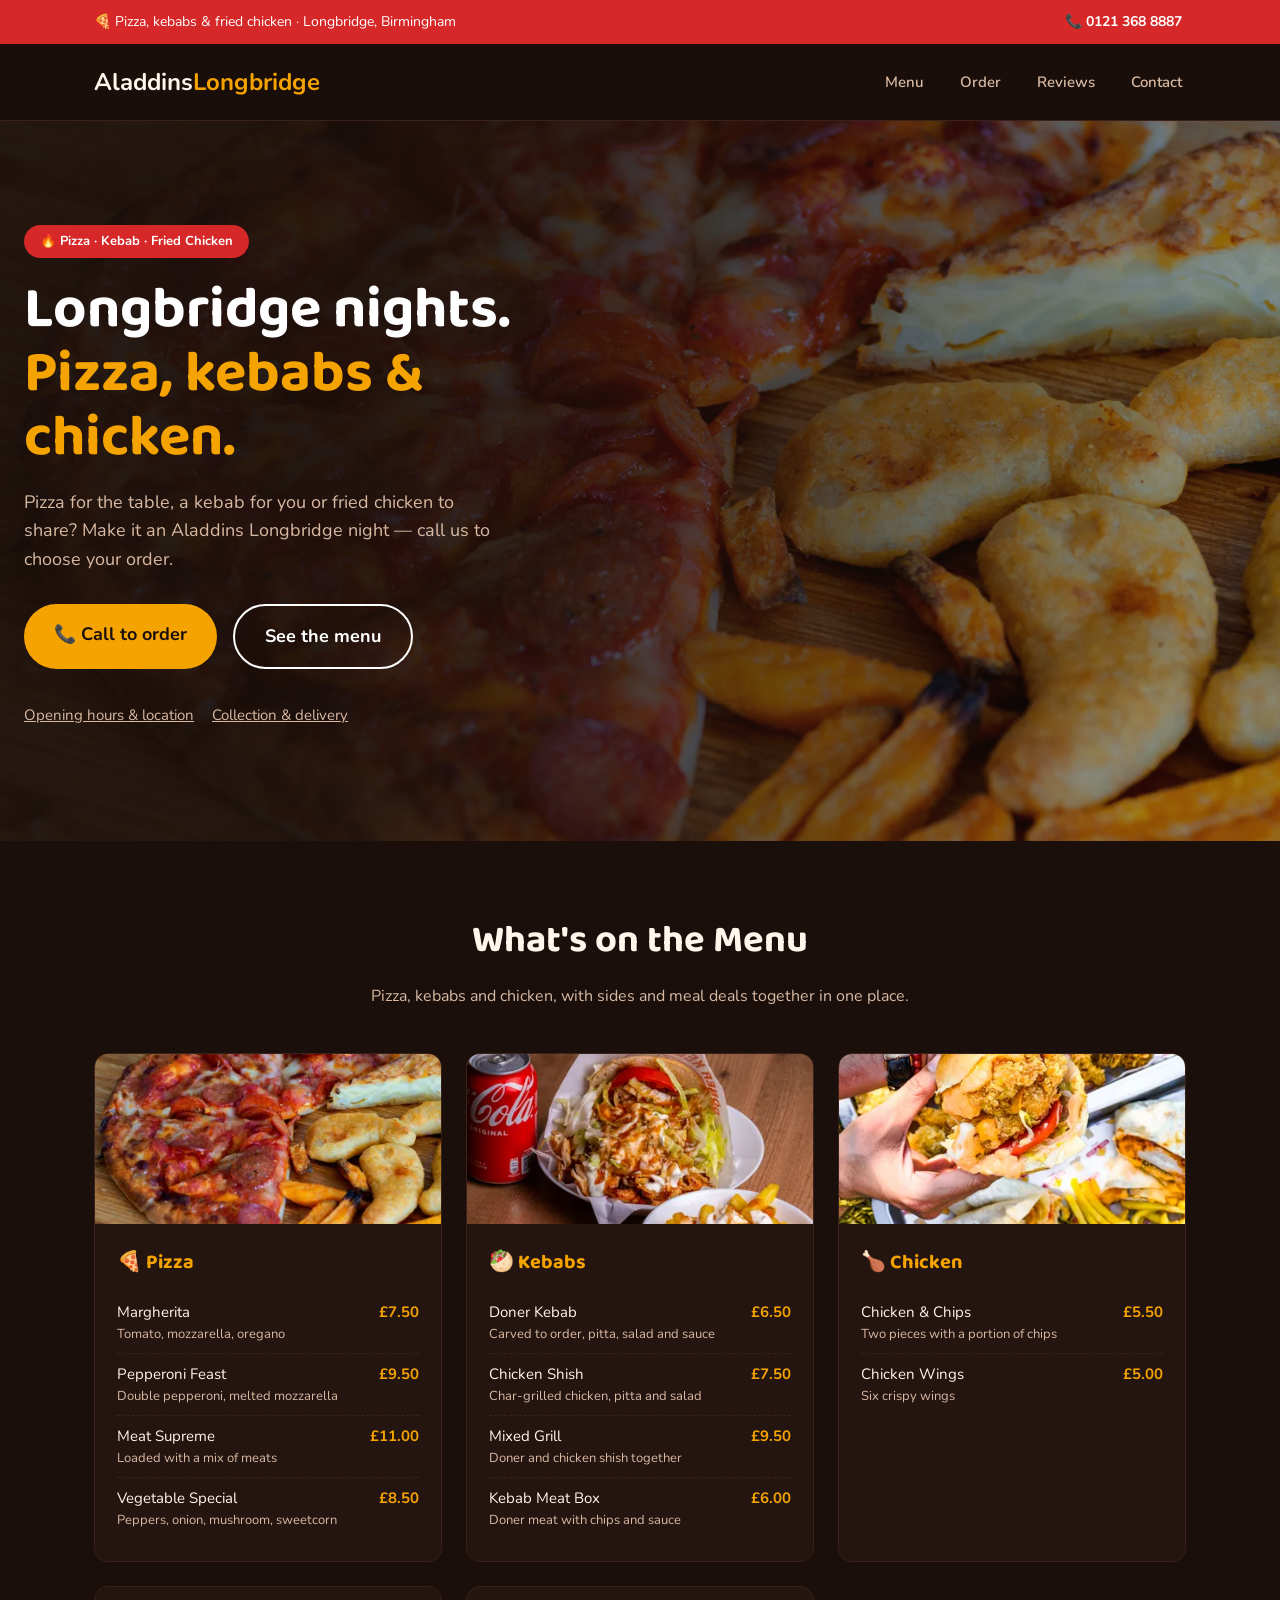
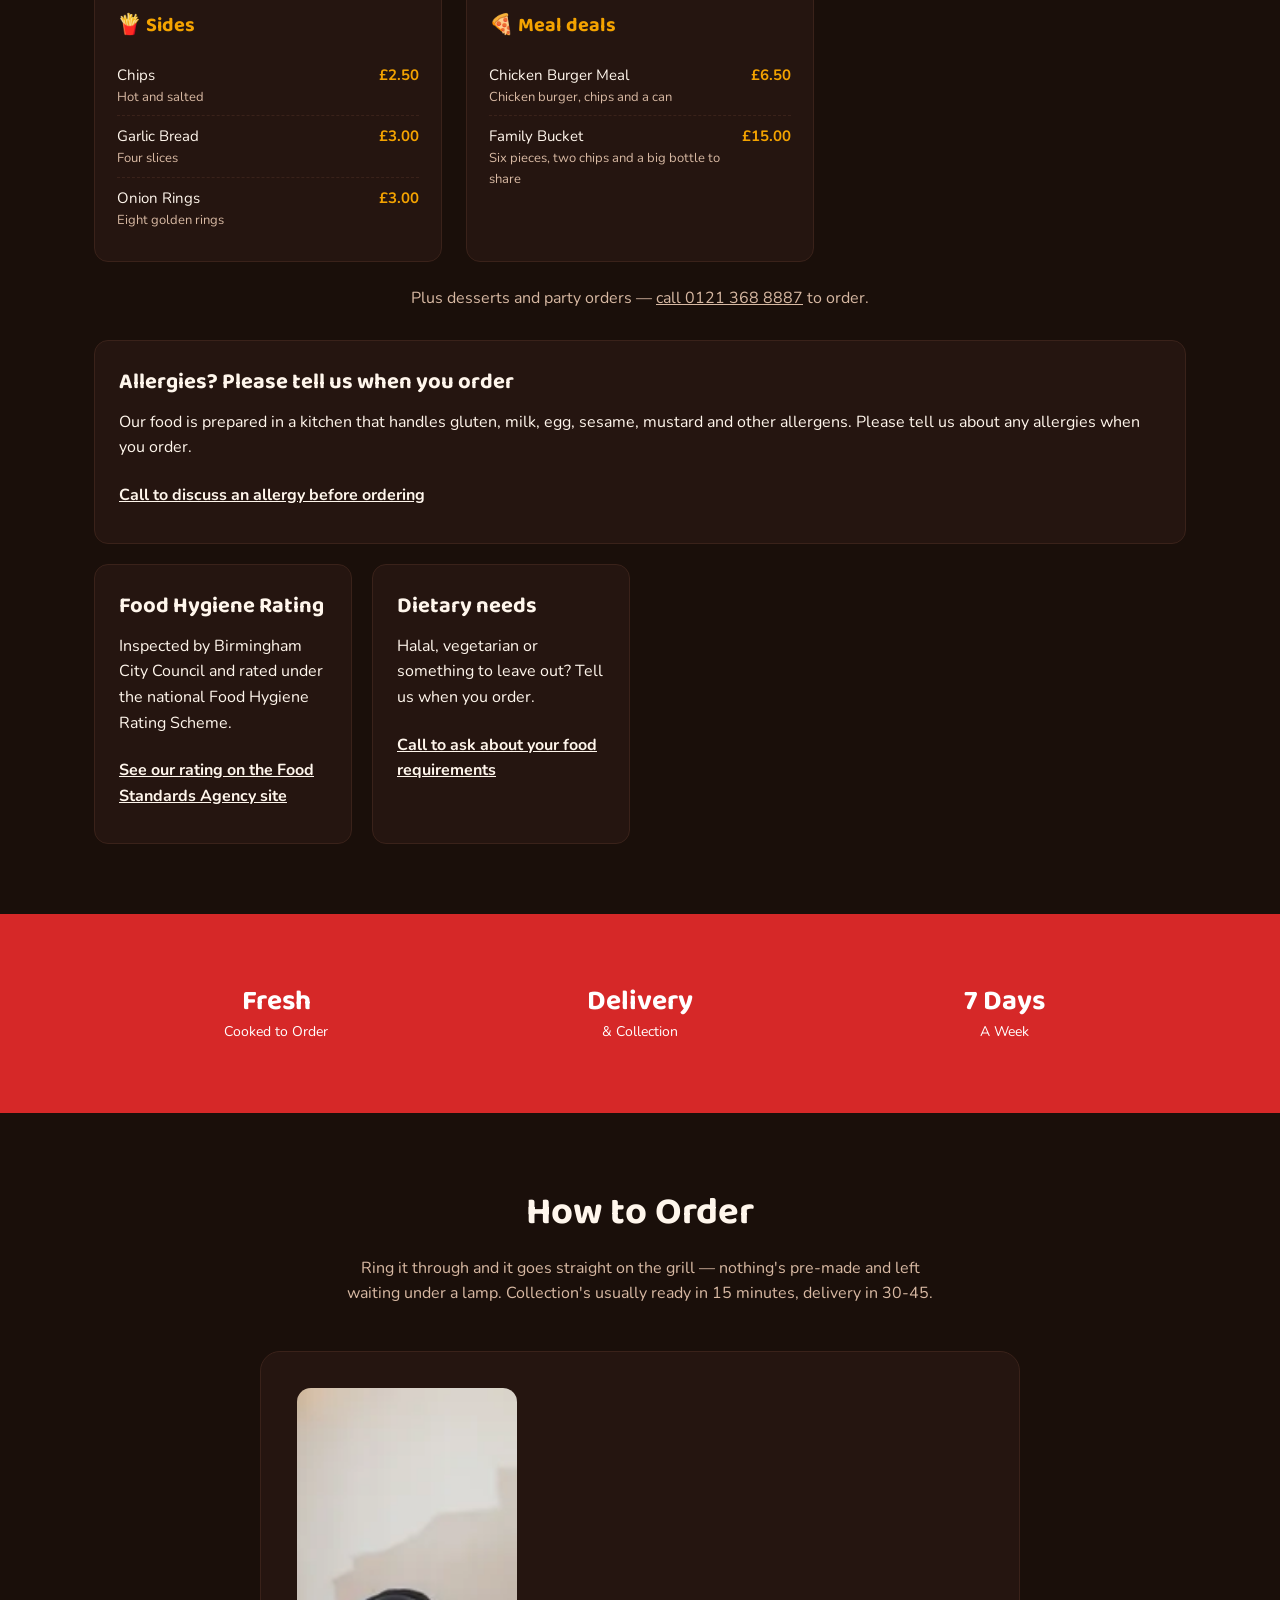
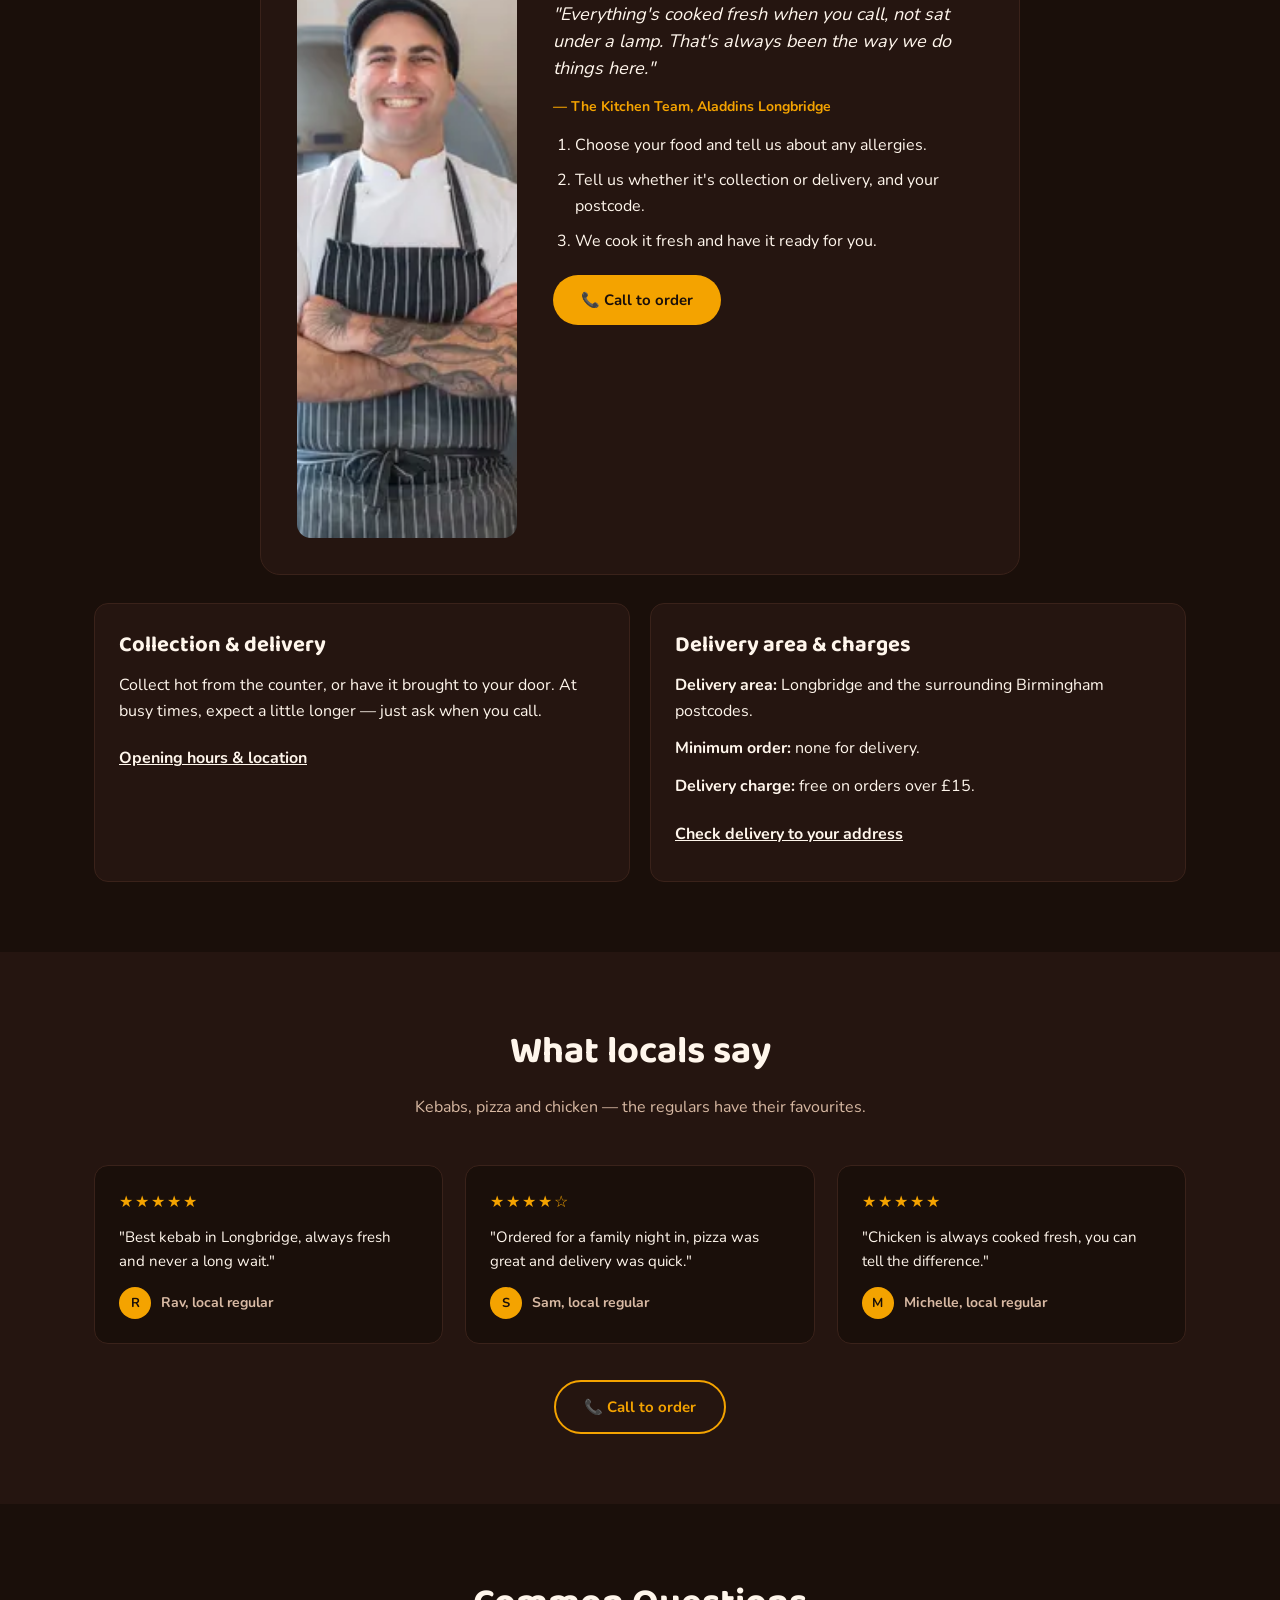
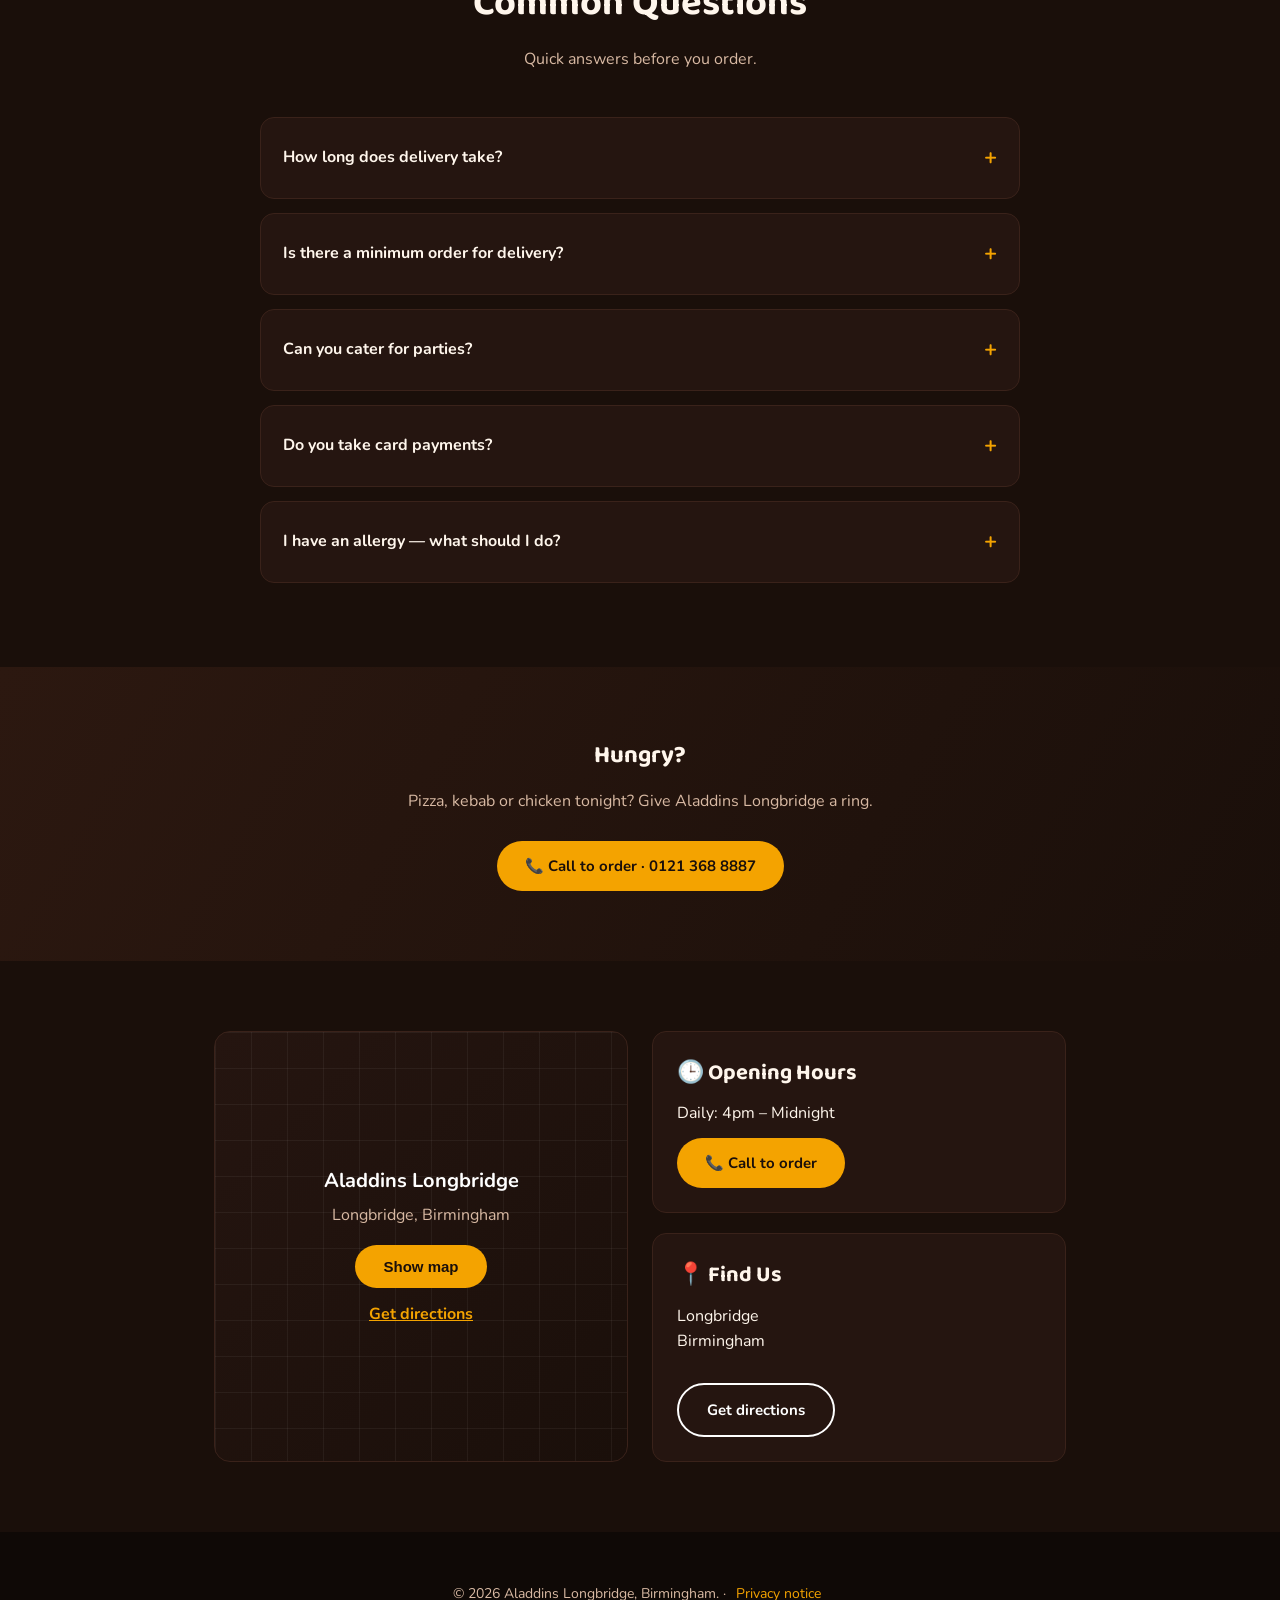
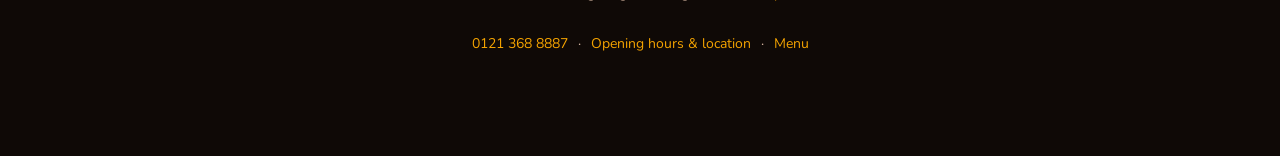
==== commit 2e9d1001: "Security and privacy hardening - Self-host Pexels images (WebP; JPEG for og:image) and Google Fonts " ====
--- a/index.html
+++ b/index.html
@@ -3,6 +3,8 @@
 <head>
 <meta charset="UTF-8" />
 <meta name="viewport" content="width=device-width, initial-scale=1" />
+<meta http-equiv="Content-Security-Policy" content="default-src 'self'; script-src 'self' 'sha256-/x7W7R75k8Roq0WaVRQX9blP4OufE5xbAdzklGxsgpw=' 'sha256-CG+hkz3WEaeS58z7HDYaVoB2Vnbg7JIJu9yCy4dkA38=' 'sha256-tXQWntnXIKH897vQaRlORICfCV/6kflE0xOYm9FgVQM='; style-src 'self' 'unsafe-inline'; img-src 'self' data:; font-src 'self'; frame-src https://maps.google.com https://www.google.com; connect-src 'self'; form-action 'self'; base-uri 'self'; object-src 'none'; upgrade-insecure-requests" />
+<meta name="referrer" content="strict-origin-when-cross-origin" />
 <title>Aladdins Longbridge | Pizza, Kebab &amp; Chicken, Birmingham</title>
 <meta name="description" content="Pizza, kebab and fried chicken takeaway in Longbridge, Birmingham. Call Aladdins on 0121 368 8887 to order for collection or delivery." />
 <link rel="canonical" href="https://desolatemartial553.github.io/aladdins-longbridge/" />
@@ -13,20 +15,20 @@
 <meta property="og:title" content="Aladdins Longbridge | Pizza, Kebab &amp; Chicken, Birmingham" />
 <meta property="og:description" content="Pizza, kebab and fried chicken takeaway in Longbridge, Birmingham. Call Aladdins on 0121 368 8887 to order for collection or delivery." />
 <meta property="og:url" content="https://desolatemartial553.github.io/aladdins-longbridge/" />
-<meta property="og:image" content="https://images.pexels.com/photos/5017837/pexels-photo-5017837.jpeg?auto=compress&amp;cs=tinysrgb&amp;w=1200" />
+<meta property="og:image" content="https://desolatemartial553.github.io/aladdins-longbridge/images/5017837-w1200-df3717.jpg" />
 <meta property="og:image:alt" content="Pepperoni pizza and fried chicken" />
 <meta property="og:locale" content="en_GB" />
 <meta name="twitter:card" content="summary_large_image" />
 <meta name="twitter:title" content="Aladdins Longbridge | Pizza, Kebab &amp; Chicken, Birmingham" />
 <meta name="twitter:description" content="Pizza, kebab and fried chicken takeaway in Longbridge, Birmingham. Call Aladdins on 0121 368 8887 to order for collection or delivery." />
-<meta name="twitter:image" content="https://images.pexels.com/photos/5017837/pexels-photo-5017837.jpeg?auto=compress&amp;cs=tinysrgb&amp;w=1200" />
+<meta name="twitter:image" content="https://desolatemartial553.github.io/aladdins-longbridge/images/5017837-w1200-df3717.jpg" />
 <script type="application/ld+json">
 {
   "@context": "https://schema.org",
   "@type": "Restaurant",
   "name": "Aladdins Longbridge",
   "url": "https://desolatemartial553.github.io/aladdins-longbridge/",
-  "image": "https://images.pexels.com/photos/5017837/pexels-photo-5017837.jpeg?auto=compress&cs=tinysrgb&w=1200",
+  "image": "https://desolatemartial553.github.io/aladdins-longbridge/images/5017837-w1200-df3717.jpg",
   "telephone": "+441213688887",
   "servesCuisine": [
     "Pizza",
@@ -45,12 +47,10 @@
   }
 }
 </script>
-<link rel="preconnect" href="https://fonts.googleapis.com" />
-<link rel="preconnect" href="https://fonts.gstatic.com" crossorigin />
-<link rel="preload" as="image" href="https://images.pexels.com/photos/5017837/pexels-photo-5017837.jpeg?auto=compress&cs=tinysrgb&w=800" media="(max-width:600px)" fetchpriority="high" />
-<link rel="preload" as="image" href="https://images.pexels.com/photos/5017837/pexels-photo-5017837.jpeg?auto=compress&cs=tinysrgb&w=1280" media="(min-width:601px) and (max-width:1200px)" fetchpriority="high" />
-<link rel="preload" as="image" href="https://images.pexels.com/photos/5017837/pexels-photo-5017837.jpeg?auto=compress&cs=tinysrgb&w=1920" media="(min-width:1201px)" fetchpriority="high" />
-<link href="https://fonts.googleapis.com/css2?family=Baloo+2:wght@600;700;800&family=Nunito:wght@400;500;600;700&display=swap" rel="stylesheet" />
+<link rel="preload" as="image" href="images/5017837-w800-f975a2.webp" media="(max-width:600px)" fetchpriority="high" />
+<link rel="preload" as="image" href="images/5017837-w1280-8b4350.webp" media="(min-width:601px) and (max-width:1200px)" fetchpriority="high" />
+<link rel="preload" as="image" href="images/5017837-w1920-461a18.webp" media="(min-width:1201px)" fetchpriority="high" />
+<link rel="stylesheet" href="fonts/fonts.css" />
 <style>
   :root{
     --header-h:80px;
@@ -94,9 +94,9 @@
   .btn--accent:hover{background:#d68f00;}
   .btn--outline{border:2px solid #fff; color:#fff;}
   .hero{position:relative; min-height:80vh; display:flex; align-items:center; color:#fff; overflow:hidden;}
-  .hero::before{content:"";position:absolute; inset:0; background:url('https://images.pexels.com/photos/5017837/pexels-photo-5017837.jpeg?auto=compress&cs=tinysrgb&w=800') center/cover;}
-  @media(min-width:601px){.hero::before{background-image:url('https://images.pexels.com/photos/5017837/pexels-photo-5017837.jpeg?auto=compress&cs=tinysrgb&w=1280');}}
-  @media(min-width:1201px){.hero::before{background-image:url('https://images.pexels.com/photos/5017837/pexels-photo-5017837.jpeg?auto=compress&cs=tinysrgb&w=1920');}}
+  .hero::before{content:"";position:absolute; inset:0; background:url('images/5017837-w800-f975a2.webp') center/cover;}
+  @media(min-width:601px){.hero::before{background-image:url('images/5017837-w1280-8b4350.webp');}}
+  @media(min-width:1201px){.hero::before{background-image:url('images/5017837-w1920-461a18.webp');}}
   .hero::after{content:"";position:absolute; inset:0; background:linear-gradient(100deg, rgba(26,15,10,.92) 30%, rgba(26,15,10,.4) 90%);}
   .hero__inner{position:relative; z-index:2; max-width:580px; padding:80px 24px;}
   .hero__tag{display:inline-block; background:var(--accent2); color:#fff; font-weight:700; font-size:13px; padding:6px 16px; border-radius:999px; margin-bottom:20px;}
@@ -252,7 +252,7 @@
     </div>
     <div class="menu-grid">
       <div class="menu-card reveal">
-        <img src="https://images.pexels.com/photos/5017837/pexels-photo-5017837.jpeg?auto=compress&cs=tinysrgb&w=700" srcset="https://images.pexels.com/photos/5017837/pexels-photo-5017837.jpeg?auto=compress&cs=tinysrgb&w=400 400w, https://images.pexels.com/photos/5017837/pexels-photo-5017837.jpeg?auto=compress&cs=tinysrgb&w=700 700w" sizes="(max-width:600px) 100vw, 380px" width="700" height="525" alt="Pepperoni pizza and fried chicken" loading="lazy" decoding="async" />
+        <img src="images/5017837-w700-a26733.webp" srcset="images/5017837-w400-b7f95d.webp 400w, images/5017837-w700-a26733.webp 700w" sizes="(max-width:600px) 100vw, 380px" width="700" height="525" alt="Pepperoni pizza and fried chicken" loading="lazy" decoding="async" />
         <div class="menu-card__body">
           <h3>🍕 Pizza</h3>
           <!-- PLACEHOLDER: confirm pizza choices, sizes and prices -->
@@ -266,7 +266,7 @@
         </div>
       </div>
       <div class="menu-card reveal">
-        <img src="https://images.pexels.com/photos/29306498/pexels-photo-29306498.jpeg?auto=compress&cs=tinysrgb&w=700" srcset="https://images.pexels.com/photos/29306498/pexels-photo-29306498.jpeg?auto=compress&cs=tinysrgb&w=400 400w, https://images.pexels.com/photos/29306498/pexels-photo-29306498.jpeg?auto=compress&cs=tinysrgb&w=700 700w" sizes="(max-width:600px) 100vw, 380px" width="700" height="1245" alt="Doner kebab with fries and cola" loading="lazy" decoding="async" />
+        <img src="images/29306498-w700-9204fe.webp" srcset="images/29306498-w400-58c856.webp 400w, images/29306498-w700-9204fe.webp 700w" sizes="(max-width:600px) 100vw, 380px" width="700" height="1245" alt="Doner kebab with fries and cola" loading="lazy" decoding="async" />
         <div class="menu-card__body">
           <h3>🥙 Kebabs</h3>
           <!-- PLACEHOLDER: confirm kebab choices, portions, accompaniments and prices -->
@@ -280,7 +280,7 @@
         </div>
       </div>
       <div class="menu-card reveal">
-        <img src="https://images.pexels.com/photos/8769141/pexels-photo-8769141.jpeg?auto=compress&cs=tinysrgb&w=700" srcset="https://images.pexels.com/photos/8769141/pexels-photo-8769141.jpeg?auto=compress&cs=tinysrgb&w=400 400w, https://images.pexels.com/photos/8769141/pexels-photo-8769141.jpeg?auto=compress&cs=tinysrgb&w=700 700w" sizes="(max-width:600px) 100vw, 380px" width="700" height="933" alt="Fried chicken sandwich" loading="lazy" decoding="async" />
+        <img src="images/8769141-w700-db1985.webp" srcset="images/8769141-w400-f9c6f9.webp 400w, images/8769141-w700-db1985.webp 700w" sizes="(max-width:600px) 100vw, 380px" width="700" height="933" alt="Fried chicken sandwich" loading="lazy" decoding="async" />
         <div class="menu-card__body">
           <h3>🍗 Chicken</h3>
           <!-- PLACEHOLDER: confirm chicken choices, portions and prices -->
@@ -357,7 +357,7 @@
       <!-- /PLACEHOLDER -->
     </div>
     <div class="owner reveal">
-      <img src="https://images.pexels.com/photos/6605421/pexels-photo-6605421.jpeg?auto=compress&cs=tinysrgb&w=500" srcset="https://images.pexels.com/photos/6605421/pexels-photo-6605421.jpeg?auto=compress&cs=tinysrgb&w=300 300w, https://images.pexels.com/photos/6605421/pexels-photo-6605421.jpeg?auto=compress&cs=tinysrgb&w=500 500w" sizes="(max-width:820px) 180px, 220px" width="500" height="750" alt="A cook preparing food in a busy kitchen" loading="lazy" decoding="async" />
+      <img src="images/6605421-w500-35684c.webp" srcset="images/6605421-w300-390ca4.webp 300w, images/6605421-w500-35684c.webp 500w" sizes="(max-width:820px) 180px, 220px" width="500" height="750" alt="A cook preparing food in a busy kitchen" loading="lazy" decoding="async" />
       <div>
         <!-- PLACEHOLDER: replace with an approved quote from the owner or kitchen team -->
         <blockquote>"Everything's cooked fresh when you call, not sat under a lamp. That's always been the way we do things here."</blockquote>
@@ -476,7 +476,7 @@
 </main>
 
 <footer>
-  <p>&copy; 2026 Aladdins Longbridge, Birmingham.</p>
+  <p>&copy; 2026 Aladdins Longbridge, Birmingham. · <a href="privacy.html">Privacy notice</a></p>
   <p style="margin-top:6px;"><a href="tel:+441213688887">0121 368 8887</a> · <a href="#contact">Opening hours &amp; location</a> · <a href="#menu">Menu</a></p>
 </footer>
 
--- a/fonts/fonts.css
+++ b/fonts/fonts.css
@@ -0,0 +1,57 @@
+/* Self-hosted Google Fonts (latin subset), downloaded 2026-10-02. */
+@font-face {
+  font-family: 'Baloo 2';
+  font-style: normal;
+  font-weight: 600;
+  font-display: swap;
+  src: url(wXKrE3kTposypRyd51jcAA.woff2) format('woff2');
+  unicode-range: U+0000-00FF, U+0131, U+0152-0153, U+02BB-02BC, U+02C6, U+02DA, U+02DC, U+0304, U+0308, U+0329, U+2000-206F, U+20AC, U+2122, U+2191, U+2193, U+2212, U+2215, U+FEFF, U+FFFD;
+}
+@font-face {
+  font-family: 'Baloo 2';
+  font-style: normal;
+  font-weight: 700;
+  font-display: swap;
+  src: url(wXKrE3kTposypRyd51jcAA.woff2) format('woff2');
+  unicode-range: U+0000-00FF, U+0131, U+0152-0153, U+02BB-02BC, U+02C6, U+02DA, U+02DC, U+0304, U+0308, U+0329, U+2000-206F, U+20AC, U+2122, U+2191, U+2193, U+2212, U+2215, U+FEFF, U+FFFD;
+}
+@font-face {
+  font-family: 'Baloo 2';
+  font-style: normal;
+  font-weight: 800;
+  font-display: swap;
+  src: url(wXKrE3kTposypRyd51jcAA.woff2) format('woff2');
+  unicode-range: U+0000-00FF, U+0131, U+0152-0153, U+02BB-02BC, U+02C6, U+02DA, U+02DC, U+0304, U+0308, U+0329, U+2000-206F, U+20AC, U+2122, U+2191, U+2193, U+2212, U+2215, U+FEFF, U+FFFD;
+}
+@font-face {
+  font-family: 'Nunito';
+  font-style: normal;
+  font-weight: 400;
+  font-display: swap;
+  src: url(XRXV3I6Li01BKofINeaB.woff2) format('woff2');
+  unicode-range: U+0000-00FF, U+0131, U+0152-0153, U+02BB-02BC, U+02C6, U+02DA, U+02DC, U+0304, U+0308, U+0329, U+2000-206F, U+20AC, U+2122, U+2191, U+2193, U+2212, U+2215, U+FEFF, U+FFFD;
+}
+@font-face {
+  font-family: 'Nunito';
+  font-style: normal;
+  font-weight: 500;
+  font-display: swap;
+  src: url(XRXV3I6Li01BKofINeaB.woff2) format('woff2');
+  unicode-range: U+0000-00FF, U+0131, U+0152-0153, U+02BB-02BC, U+02C6, U+02DA, U+02DC, U+0304, U+0308, U+0329, U+2000-206F, U+20AC, U+2122, U+2191, U+2193, U+2212, U+2215, U+FEFF, U+FFFD;
+}
+@font-face {
+  font-family: 'Nunito';
+  font-style: normal;
+  font-weight: 600;
+  font-display: swap;
+  src: url(XRXV3I6Li01BKofINeaB.woff2) format('woff2');
+  unicode-range: U+0000-00FF, U+0131, U+0152-0153, U+02BB-02BC, U+02C6, U+02DA, U+02DC, U+0304, U+0308, U+0329, U+2000-206F, U+20AC, U+2122, U+2191, U+2193, U+2212, U+2215, U+FEFF, U+FFFD;
+}
+@font-face {
+  font-family: 'Nunito';
+  font-style: normal;
+  font-weight: 700;
+  font-display: swap;
+  src: url(XRXV3I6Li01BKofINeaB.woff2) format('woff2');
+  unicode-range: U+0000-00FF, U+0131, U+0152-0153, U+02BB-02BC, U+02C6, U+02DA, U+02DC, U+0304, U+0308, U+0329, U+2000-206F, U+20AC, U+2122, U+2191, U+2193, U+2212, U+2215, U+FEFF, U+FFFD;
+}
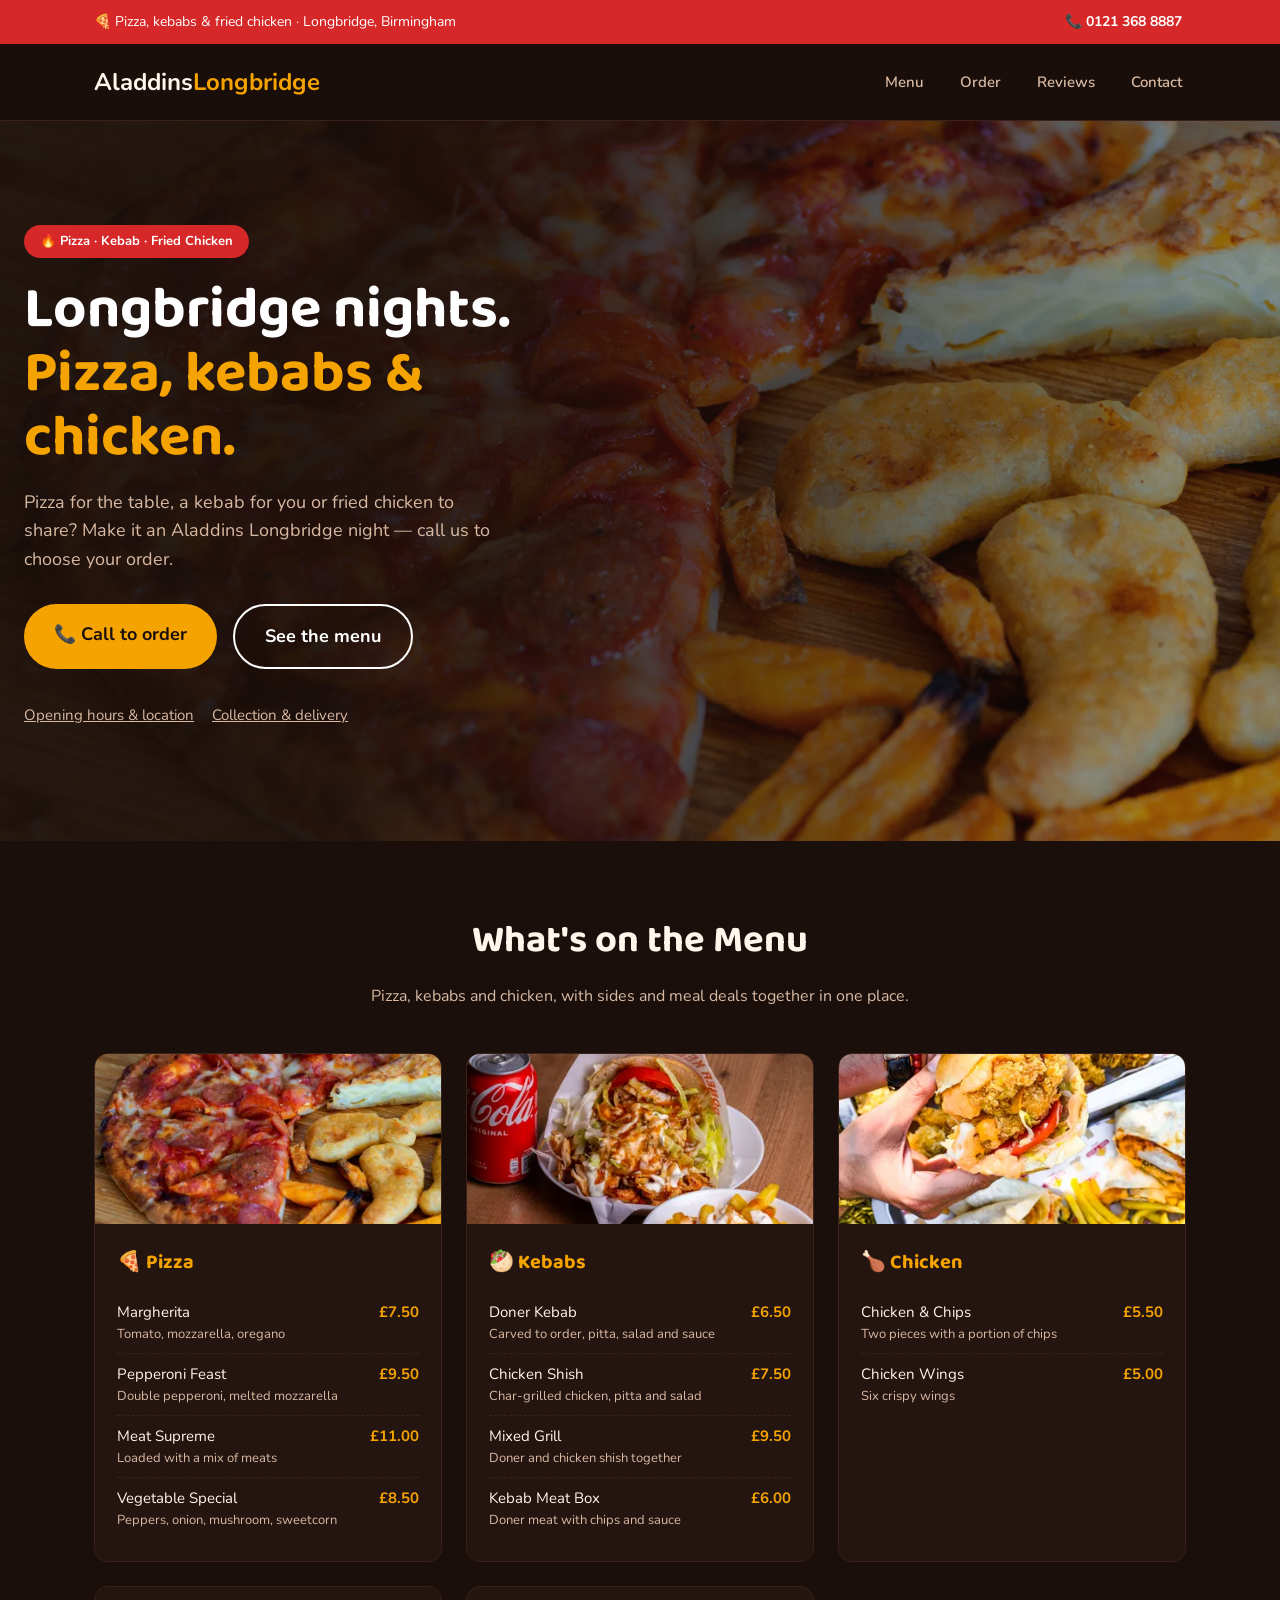
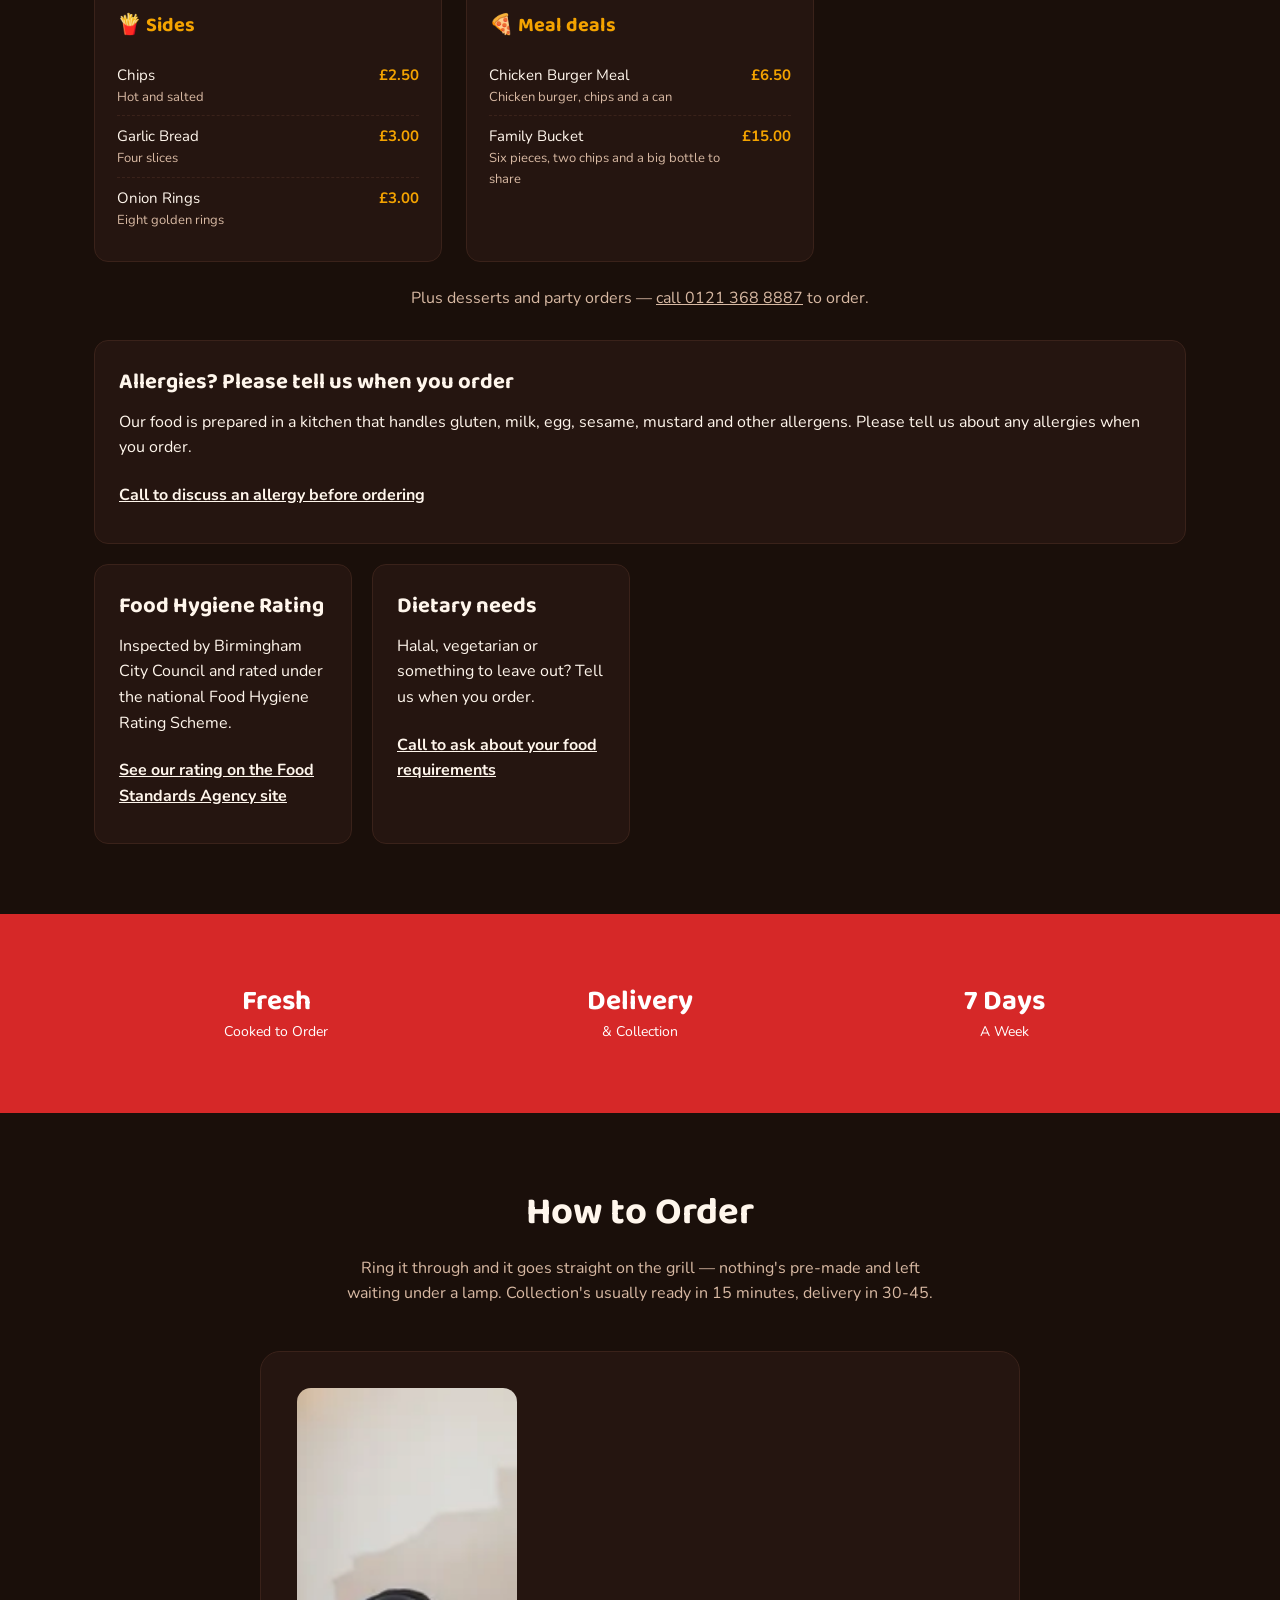
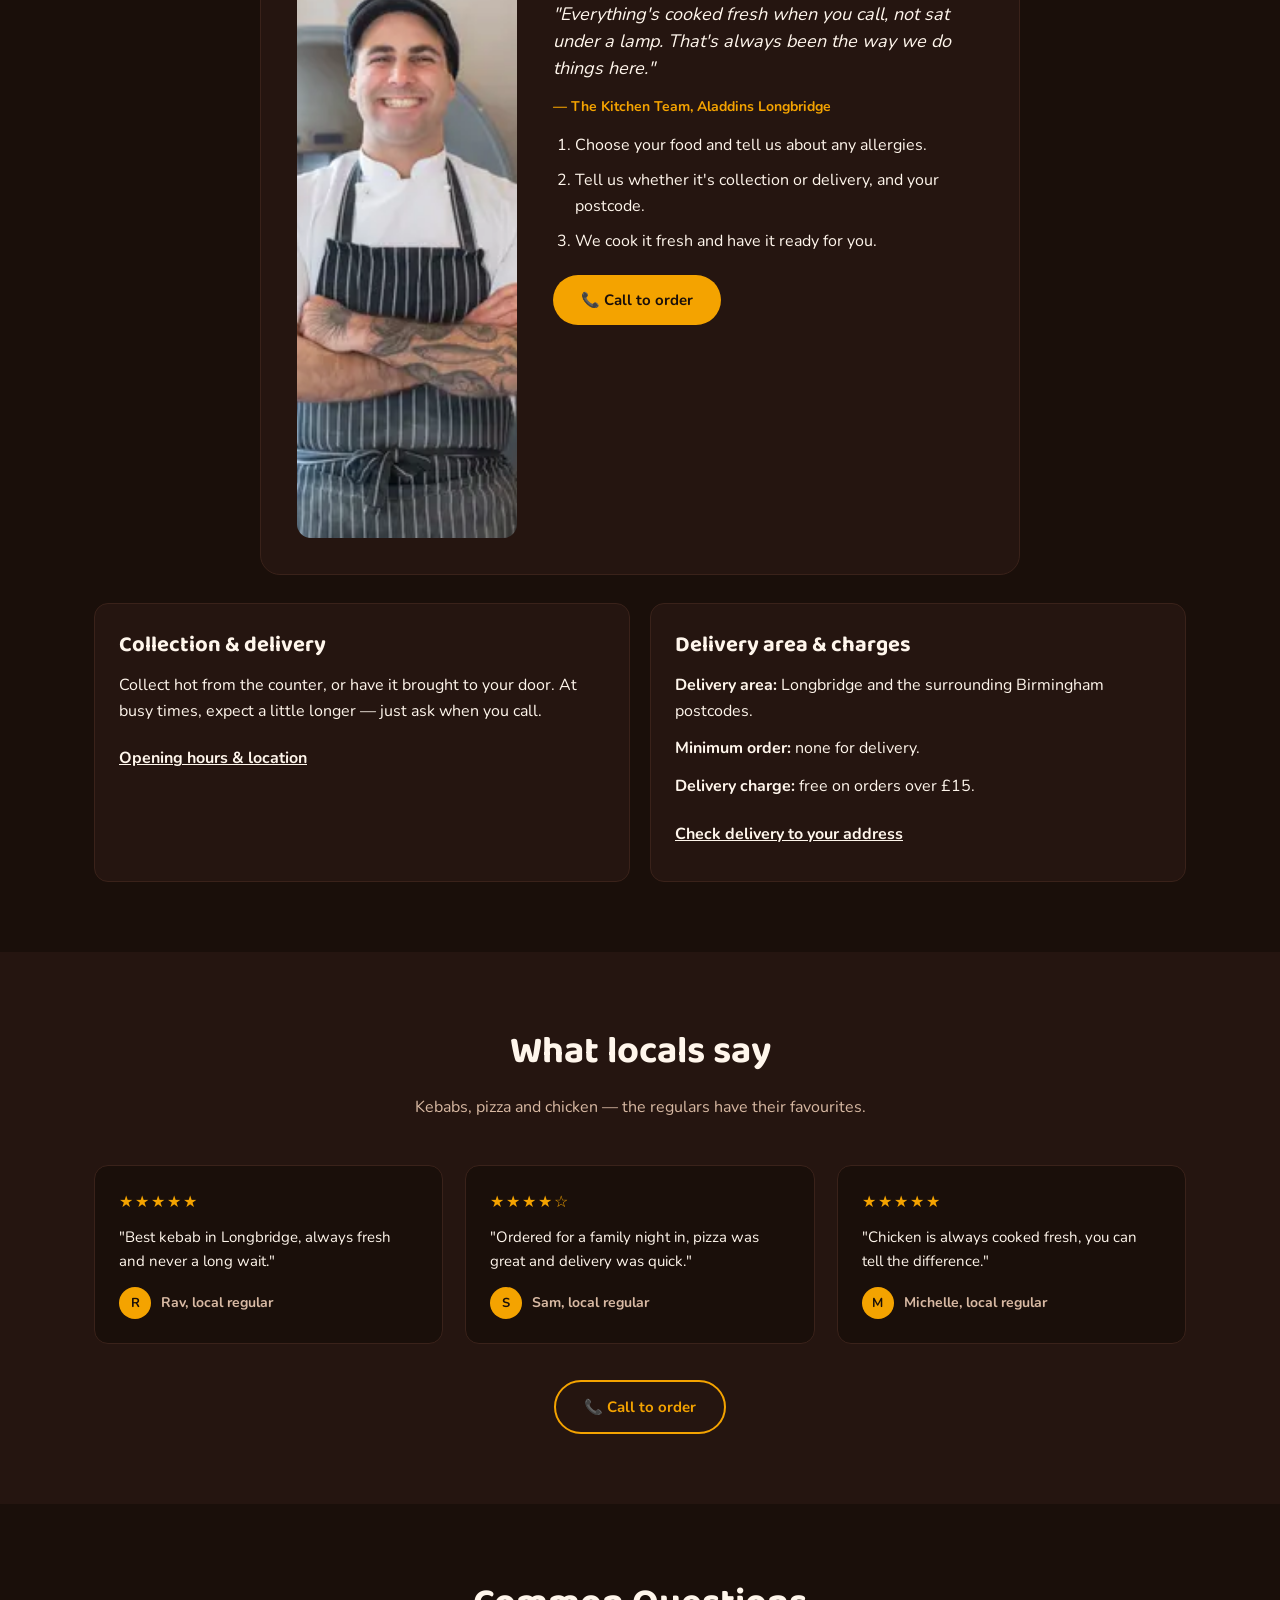
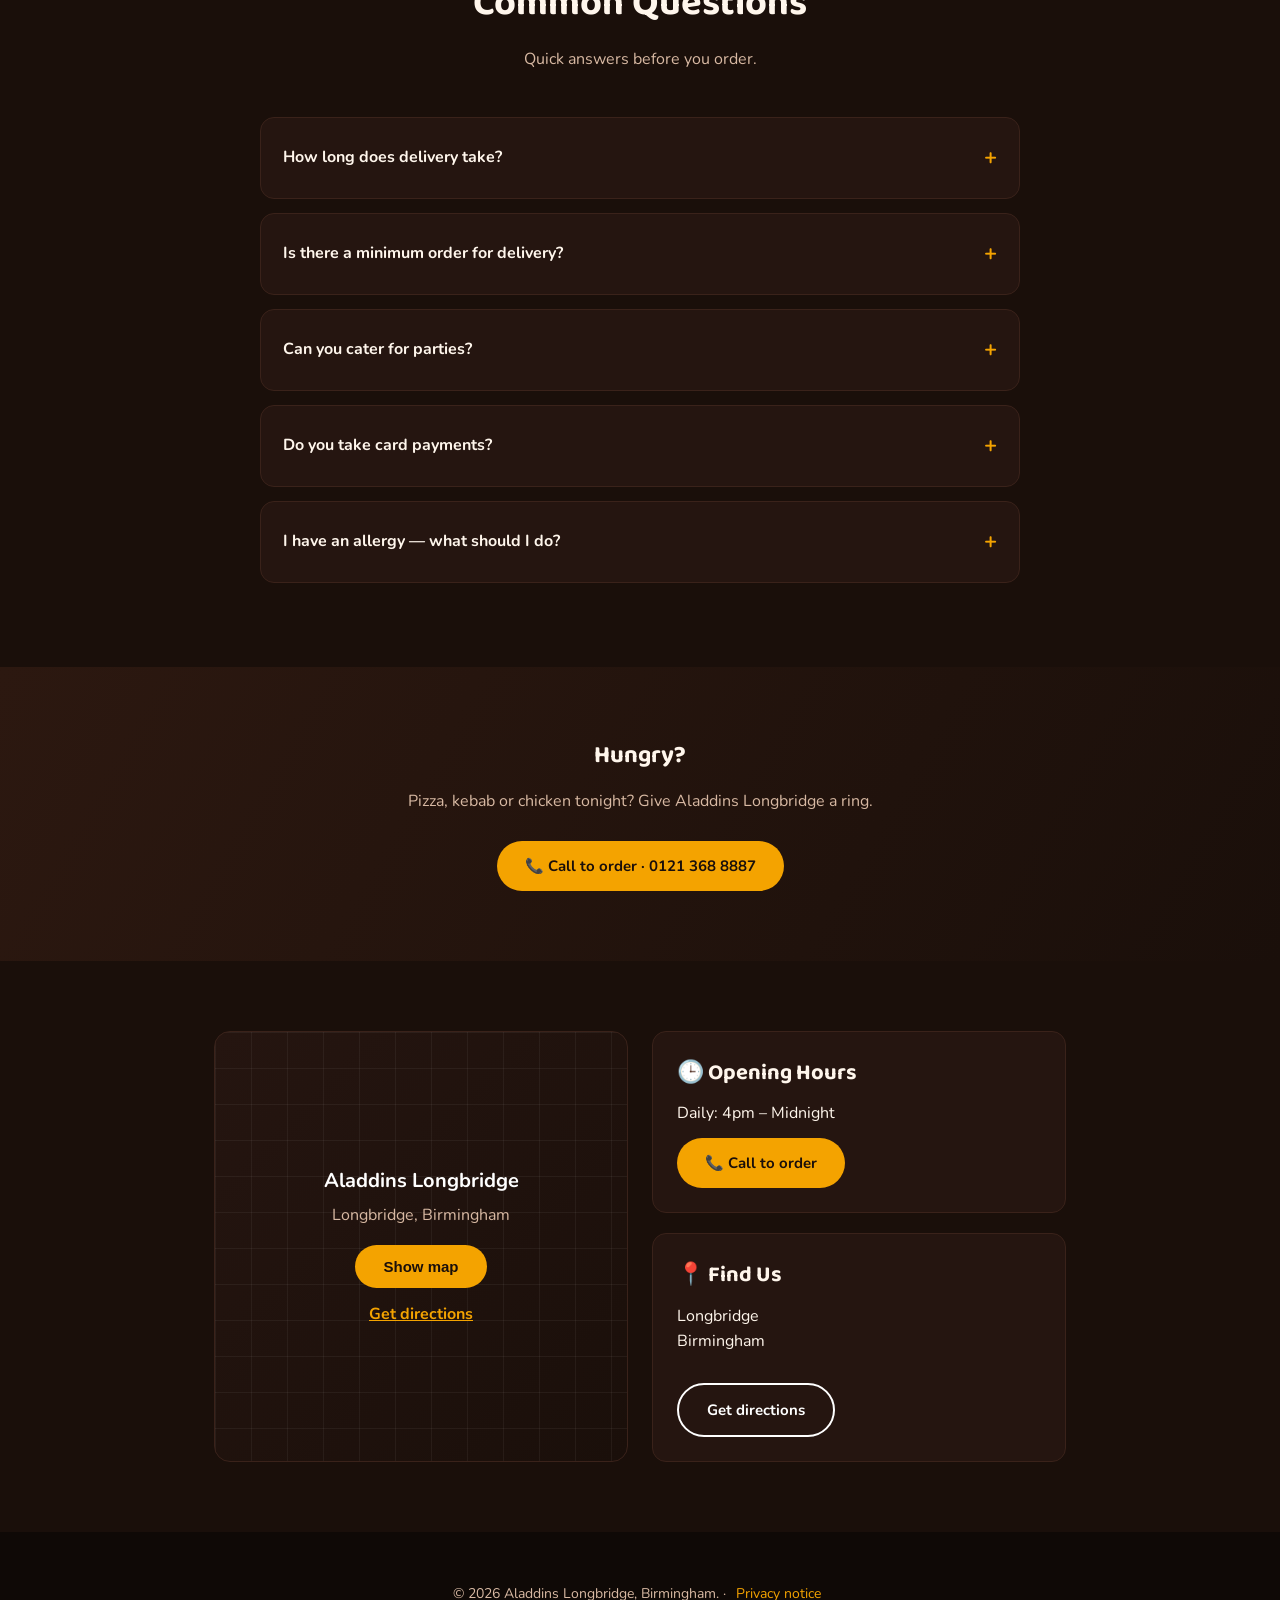
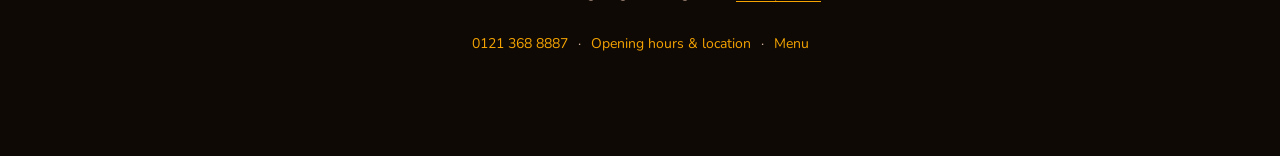
==== commit 8f5073ed: "Underline footer privacy link (WCAG link-in-text-block) Co-Authored-By: Claude Opus 5.5 <noreply@ant" ====
--- a/index.html
+++ b/index.html
@@ -196,6 +196,7 @@
     .js .reveal{opacity:1; transform:none;}
     .btn:hover,.menu-card:hover,.review:hover{transform:none;}
   }
+  footer a[href="privacy.html"]{text-decoration:underline; text-underline-offset:3px;}
 </style>
 </head>
 <body>
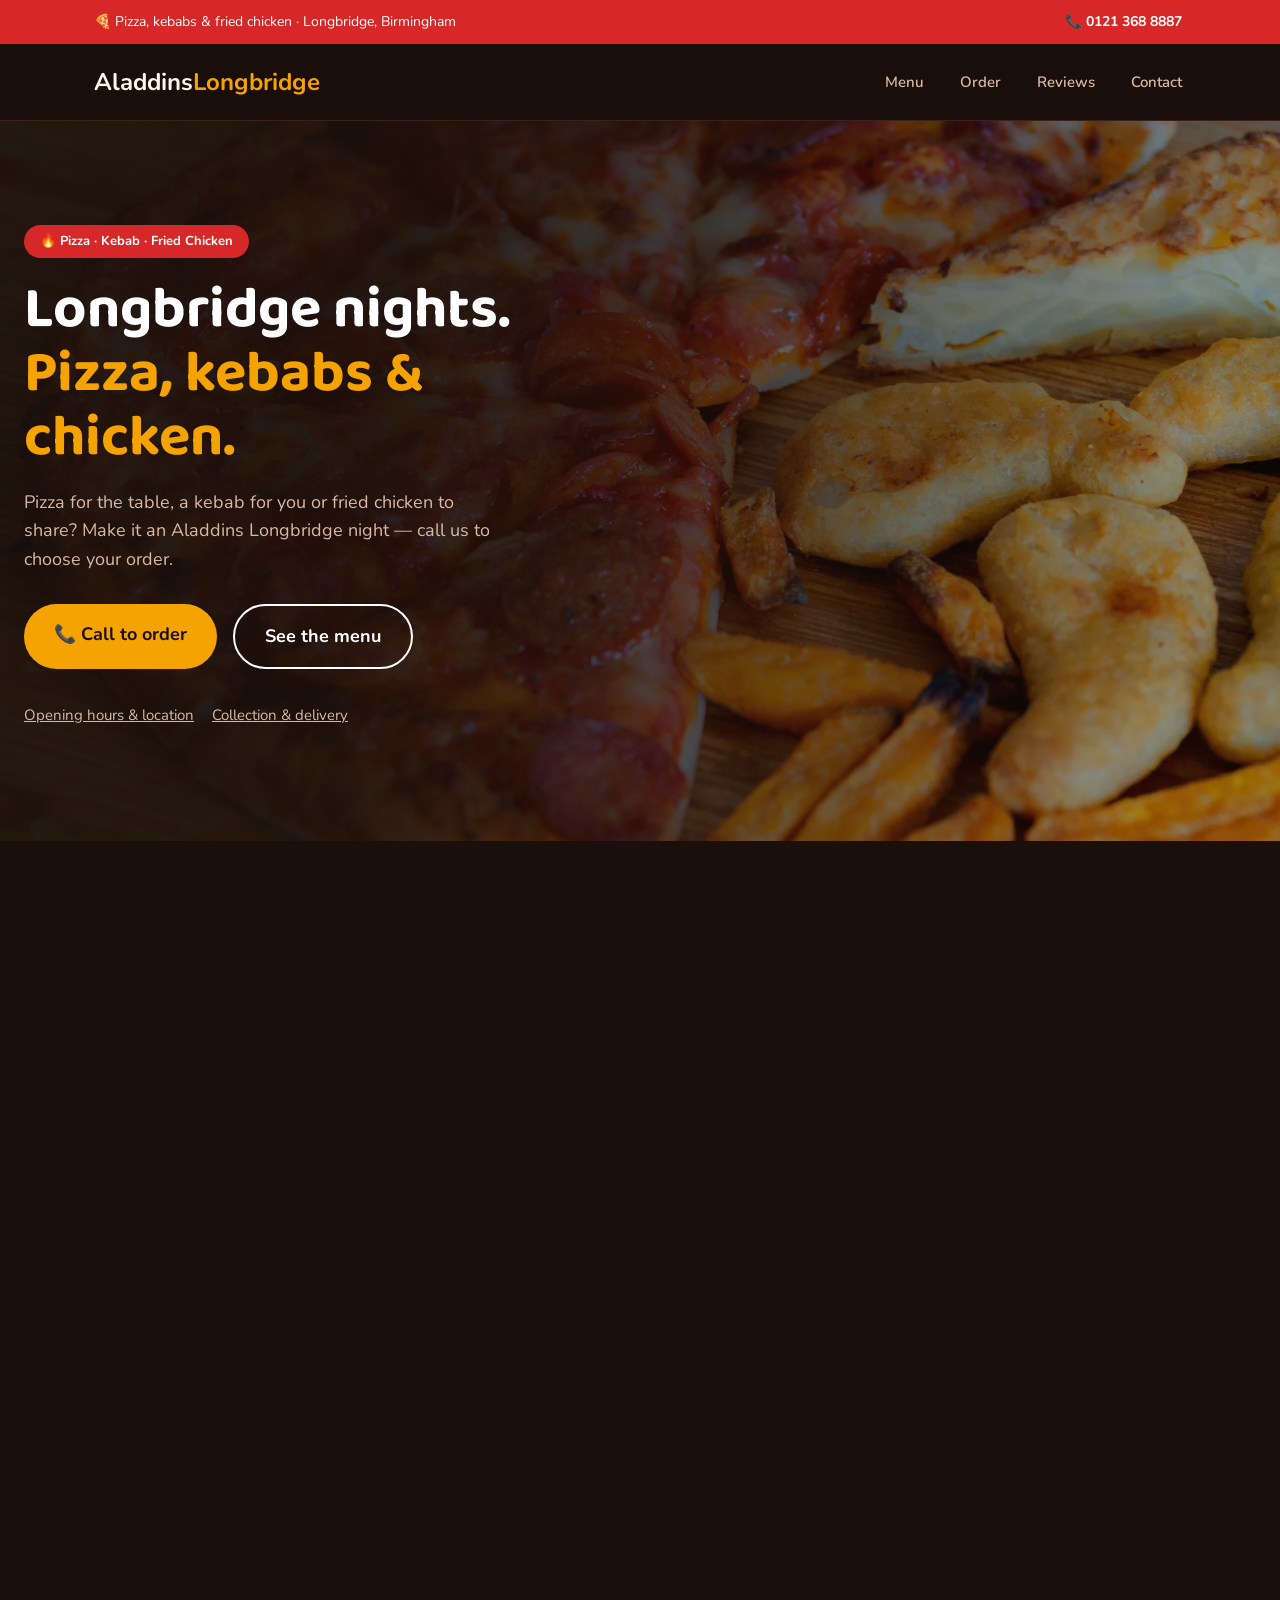
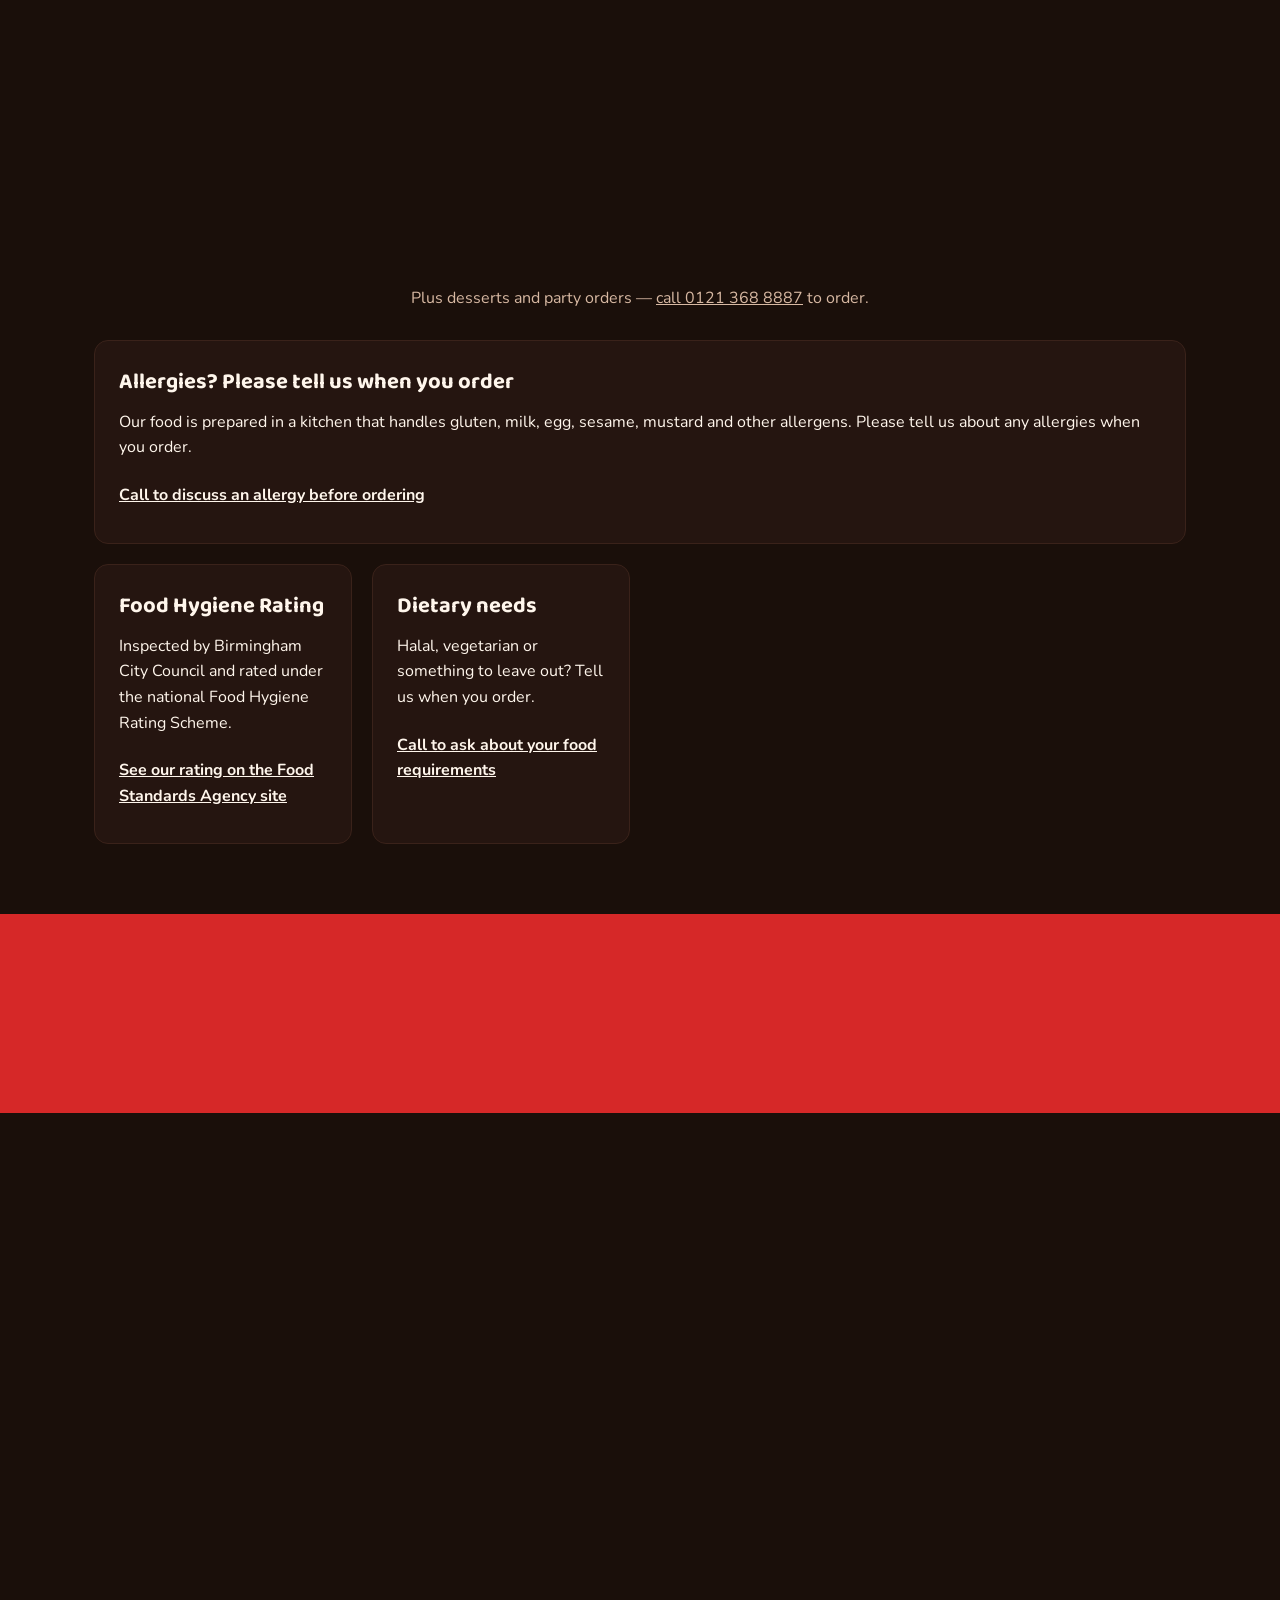
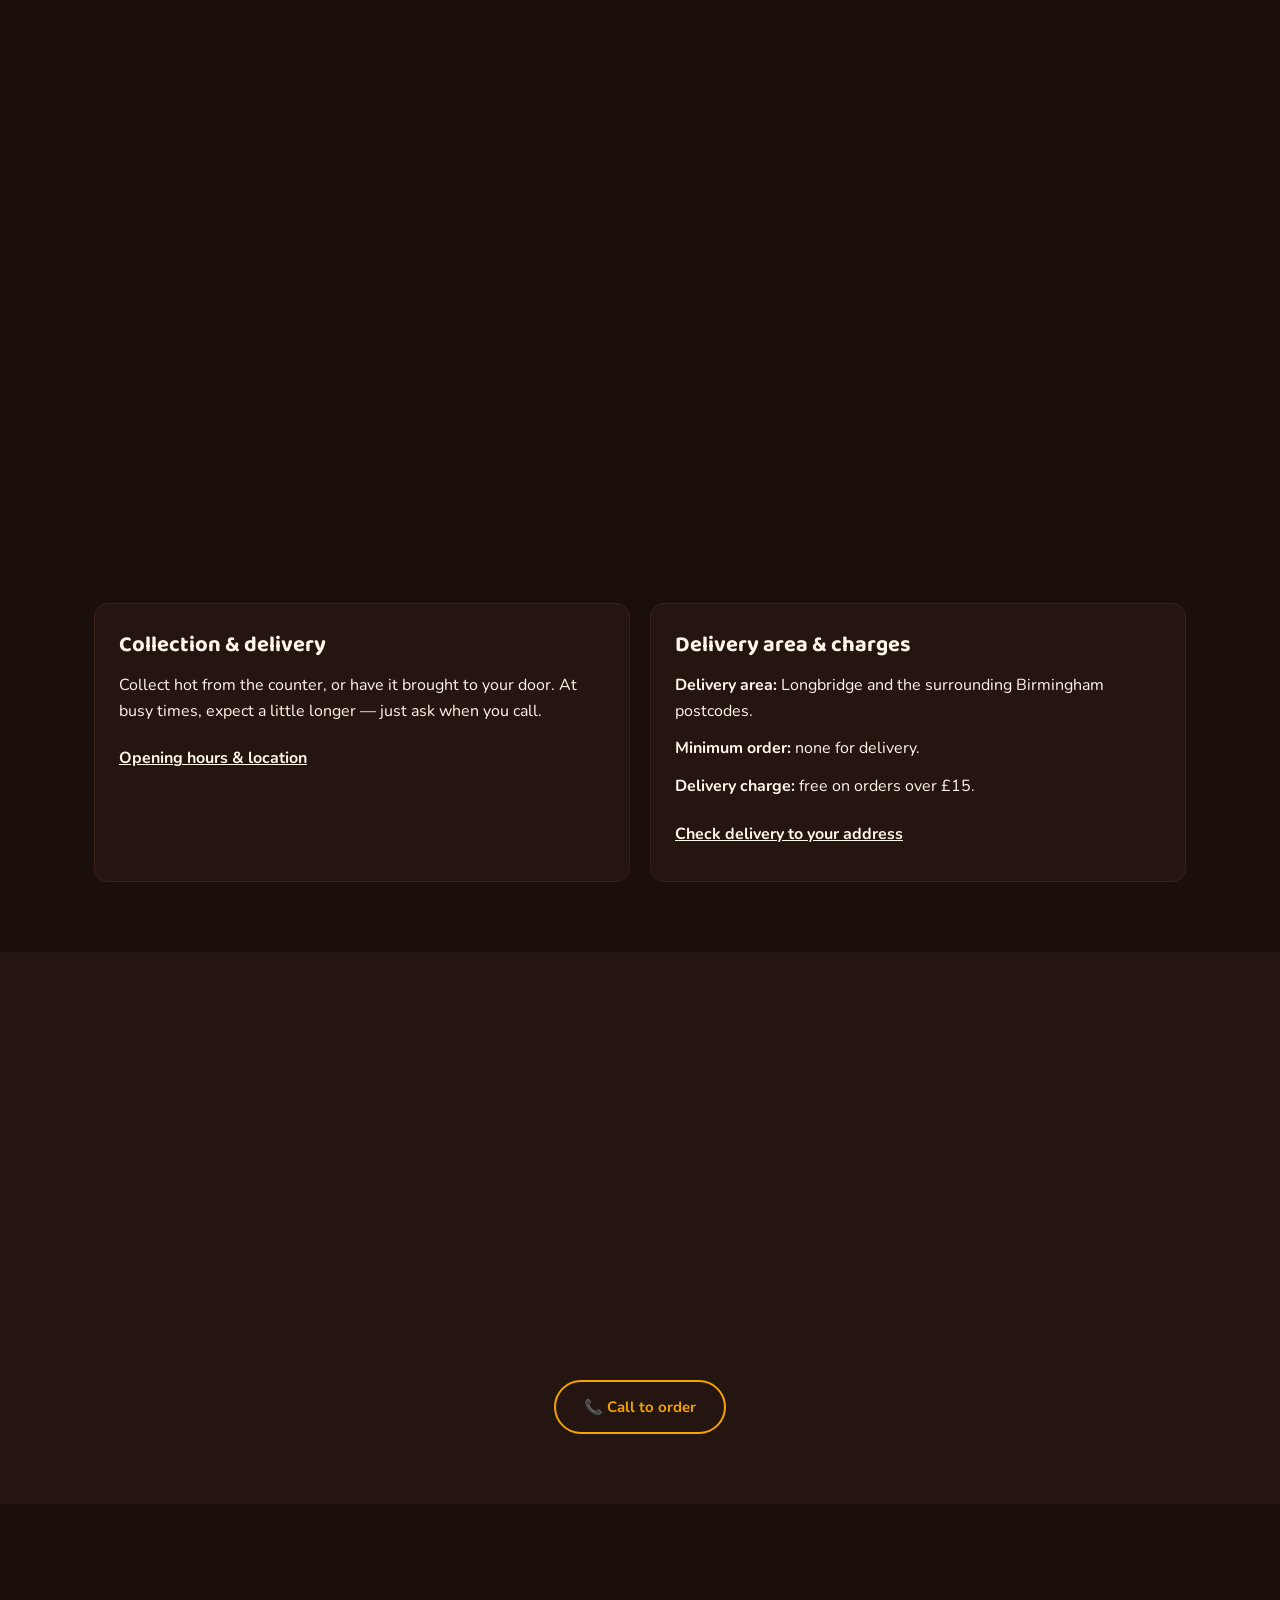
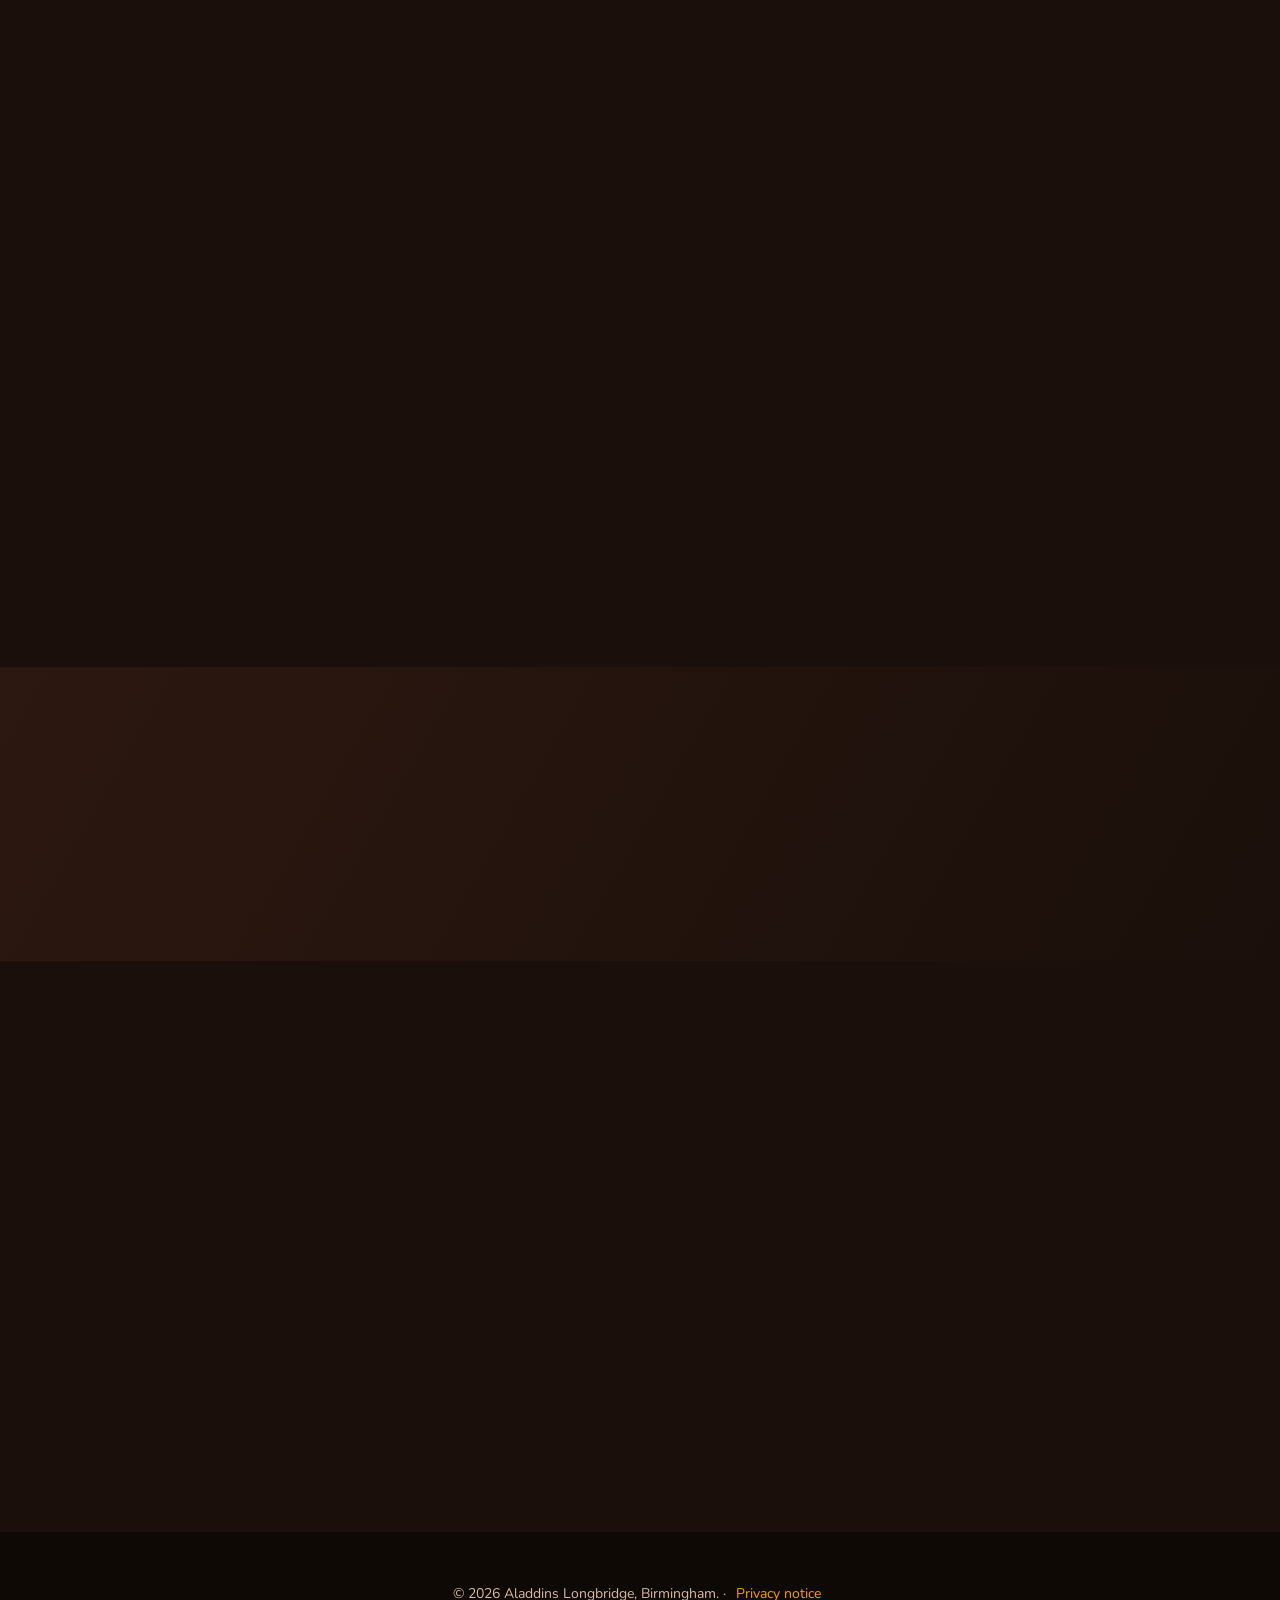
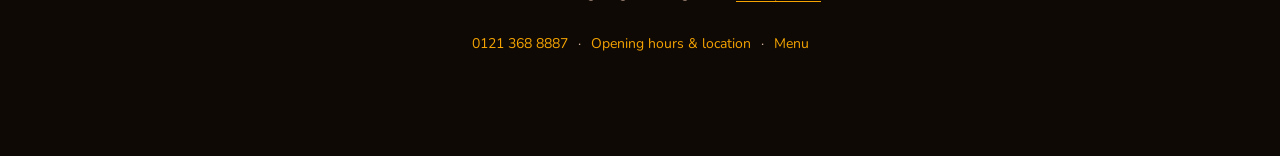
==== commit 1da26749: "Stricter CSP and clickjacking defence - Move remaining style="" attributes into utility classes; CSP" ====
--- a/index.html
+++ b/index.html
@@ -3,8 +3,9 @@
 <head>
 <meta charset="UTF-8" />
 <meta name="viewport" content="width=device-width, initial-scale=1" />
-<meta http-equiv="Content-Security-Policy" content="default-src 'self'; script-src 'self' 'sha256-/x7W7R75k8Roq0WaVRQX9blP4OufE5xbAdzklGxsgpw=' 'sha256-CG+hkz3WEaeS58z7HDYaVoB2Vnbg7JIJu9yCy4dkA38=' 'sha256-tXQWntnXIKH897vQaRlORICfCV/6kflE0xOYm9FgVQM='; style-src 'self' 'unsafe-inline'; img-src 'self' data:; font-src 'self'; frame-src https://maps.google.com https://www.google.com; connect-src 'self'; form-action 'self'; base-uri 'self'; object-src 'none'; upgrade-insecure-requests" />
+<meta http-equiv="Content-Security-Policy" content="default-src 'self'; script-src 'self' 'sha256-gAIMlo4uHwea7LDSu/hGhLXHg8Iu/WQoVQvXGVLwabA=' 'sha256-/x7W7R75k8Roq0WaVRQX9blP4OufE5xbAdzklGxsgpw=' 'sha256-CG+hkz3WEaeS58z7HDYaVoB2Vnbg7JIJu9yCy4dkA38=' 'sha256-tXQWntnXIKH897vQaRlORICfCV/6kflE0xOYm9FgVQM='; style-src 'self' 'sha256-R+hjeguQ03KdUioGtasZBB8eBVWpELd8+J1d5v7D3Ek=' 'sha256-vFzn0W3ZaeR54cYzDw5JviPSyyRa88Hb70+TWqKKbEA='; img-src 'self' data:; font-src 'self'; frame-src https://maps.google.com https://www.google.com; connect-src 'self'; form-action 'self'; base-uri 'self'; object-src 'none'; upgrade-insecure-requests" />
 <meta name="referrer" content="strict-origin-when-cross-origin" />
+<script>if (window.top !== window.self) { try { window.top.location.replace(window.self.location.href); } catch (e) { document.documentElement.hidden = true; } }</script>
 <title>Aladdins Longbridge | Pizza, Kebab &amp; Chicken, Birmingham</title>
 <meta name="description" content="Pizza, kebab and fried chicken takeaway in Longbridge, Birmingham. Call Aladdins on 0121 368 8887 to order for collection or delivery." />
 <link rel="canonical" href="https://desolatemartial553.github.io/aladdins-longbridge/" />
@@ -197,6 +198,10 @@
     .btn:hover,.menu-card:hover,.review:hover{transform:none;}
   }
   footer a[href="privacy.html"]{text-decoration:underline; text-underline-offset:3px;}
+  /* Former inline style attributes (moved here for a stricter CSP) */
+  .u-s1{border-color:var(--accent) !important; color:var(--accent) !important;}
+  .u-s2{text-align:center !important; margin-top:36px !important;}
+  .u-s3{margin-top:6px !important;}
 </style>
 </head>
 <body>
@@ -410,8 +415,8 @@
       <div class="review reveal"><div class="stars">★★★★★</div><p>"Chicken is always cooked fresh, you can tell the difference."</p><div class="who"><span class="avatar">M</span> Michelle, local regular</div></div>
       <!-- /PLACEHOLDER -->
     </div>
-    <div style="text-align:center; margin-top:36px;">
-      <a class="btn btn--outline" style="border-color:var(--accent); color:var(--accent);" href="tel:+441213688887">📞 Call to order</a>
+    <div class="u-s2">
+      <a class="btn btn--outline u-s1" href="tel:+441213688887">📞 Call to order</a>
     </div>
   </div>
 </section>
@@ -478,7 +483,7 @@
 
 <footer>
   <p>&copy; 2026 Aladdins Longbridge, Birmingham. · <a href="privacy.html">Privacy notice</a></p>
-  <p style="margin-top:6px;"><a href="tel:+441213688887">0121 368 8887</a> · <a href="#contact">Opening hours &amp; location</a> · <a href="#menu">Menu</a></p>
+  <p class="u-s3"><a href="tel:+441213688887">0121 368 8887</a> · <a href="#contact">Opening hours &amp; location</a> · <a href="#menu">Menu</a></p>
 </footer>
 
 <div class="sticky-cta">
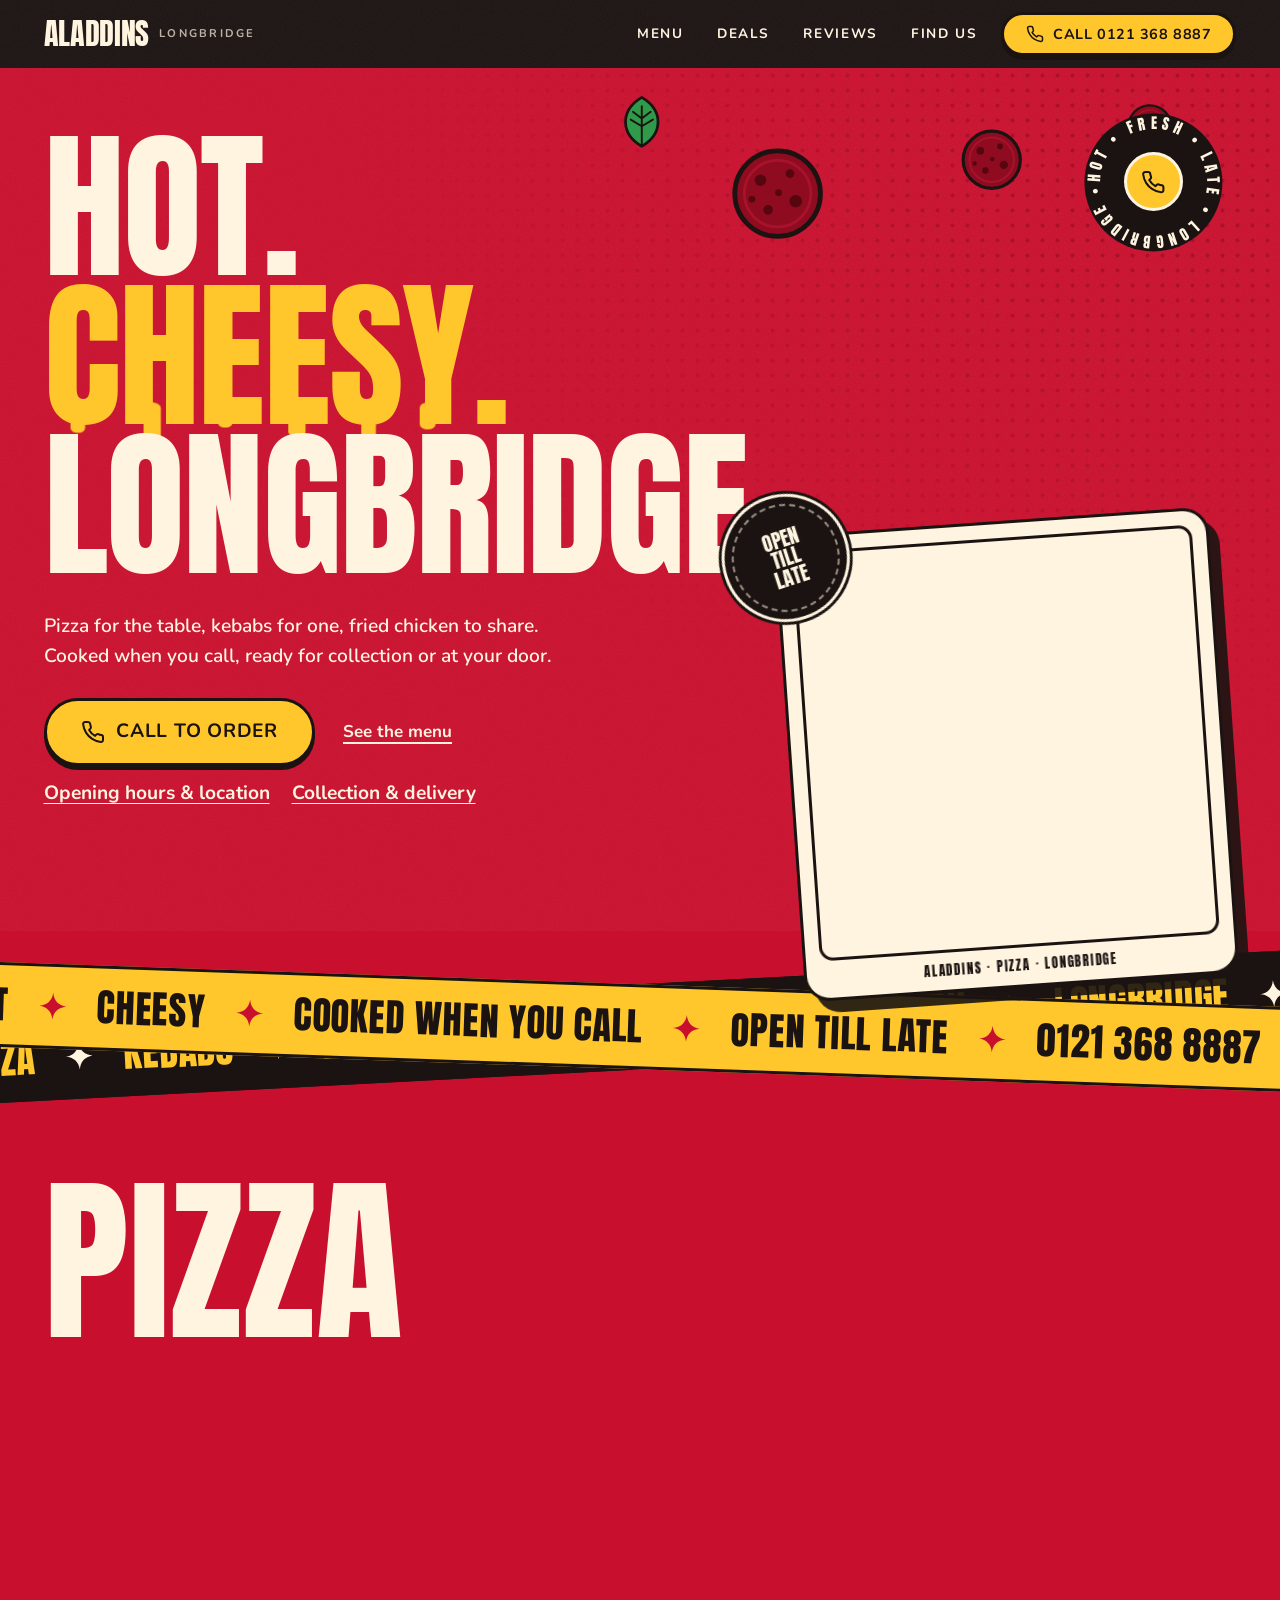
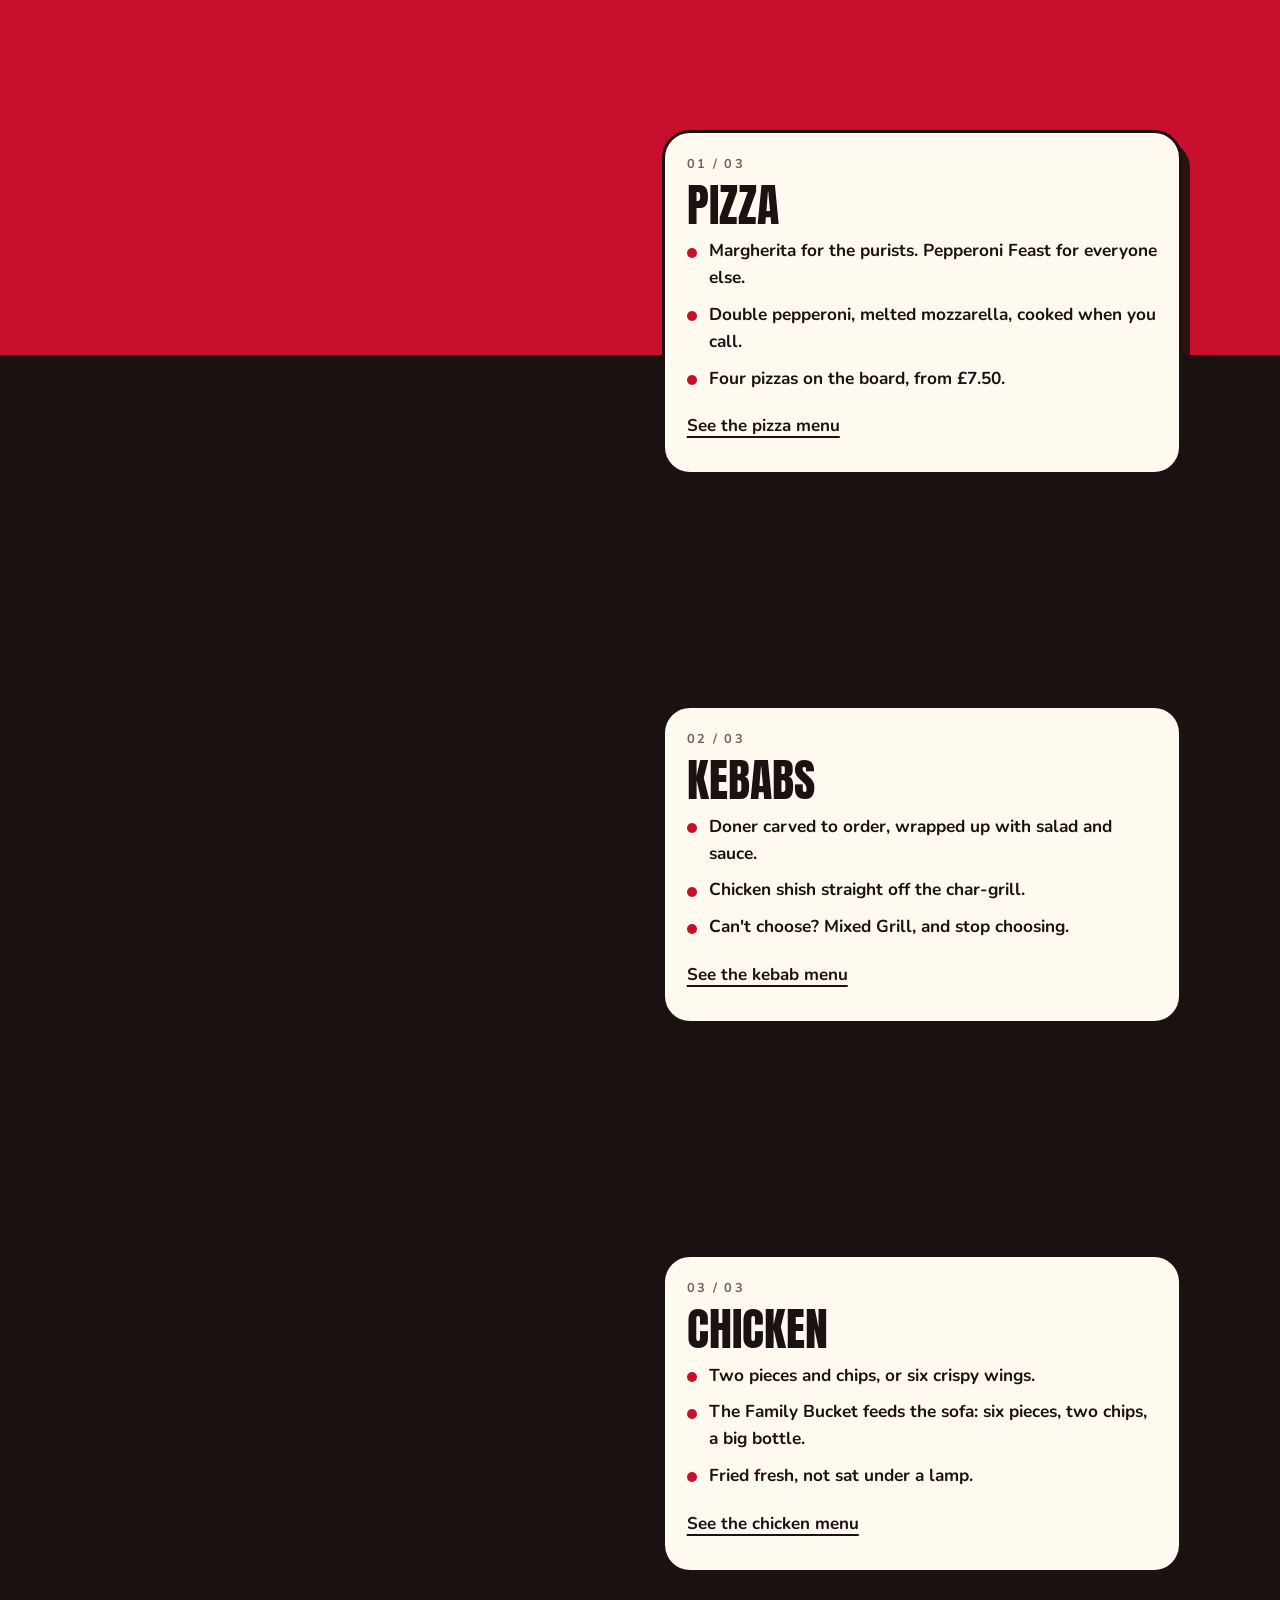
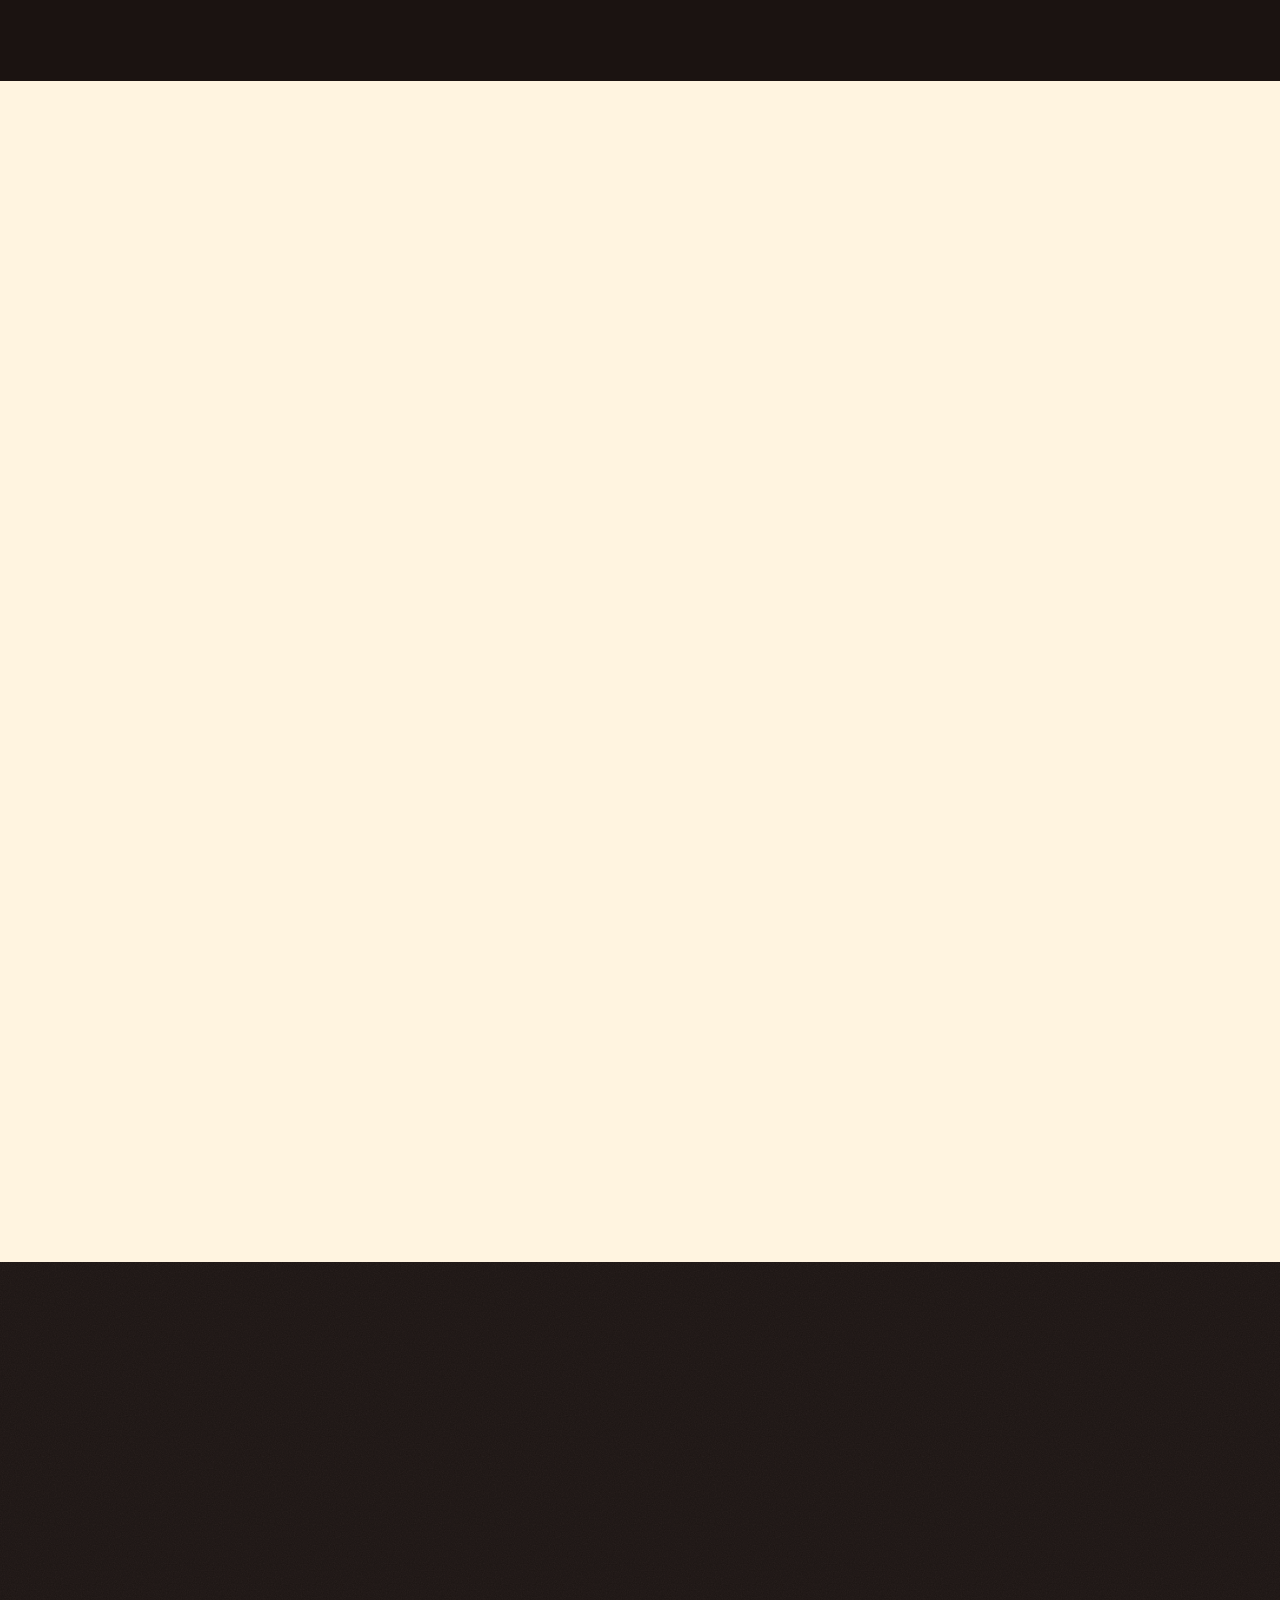
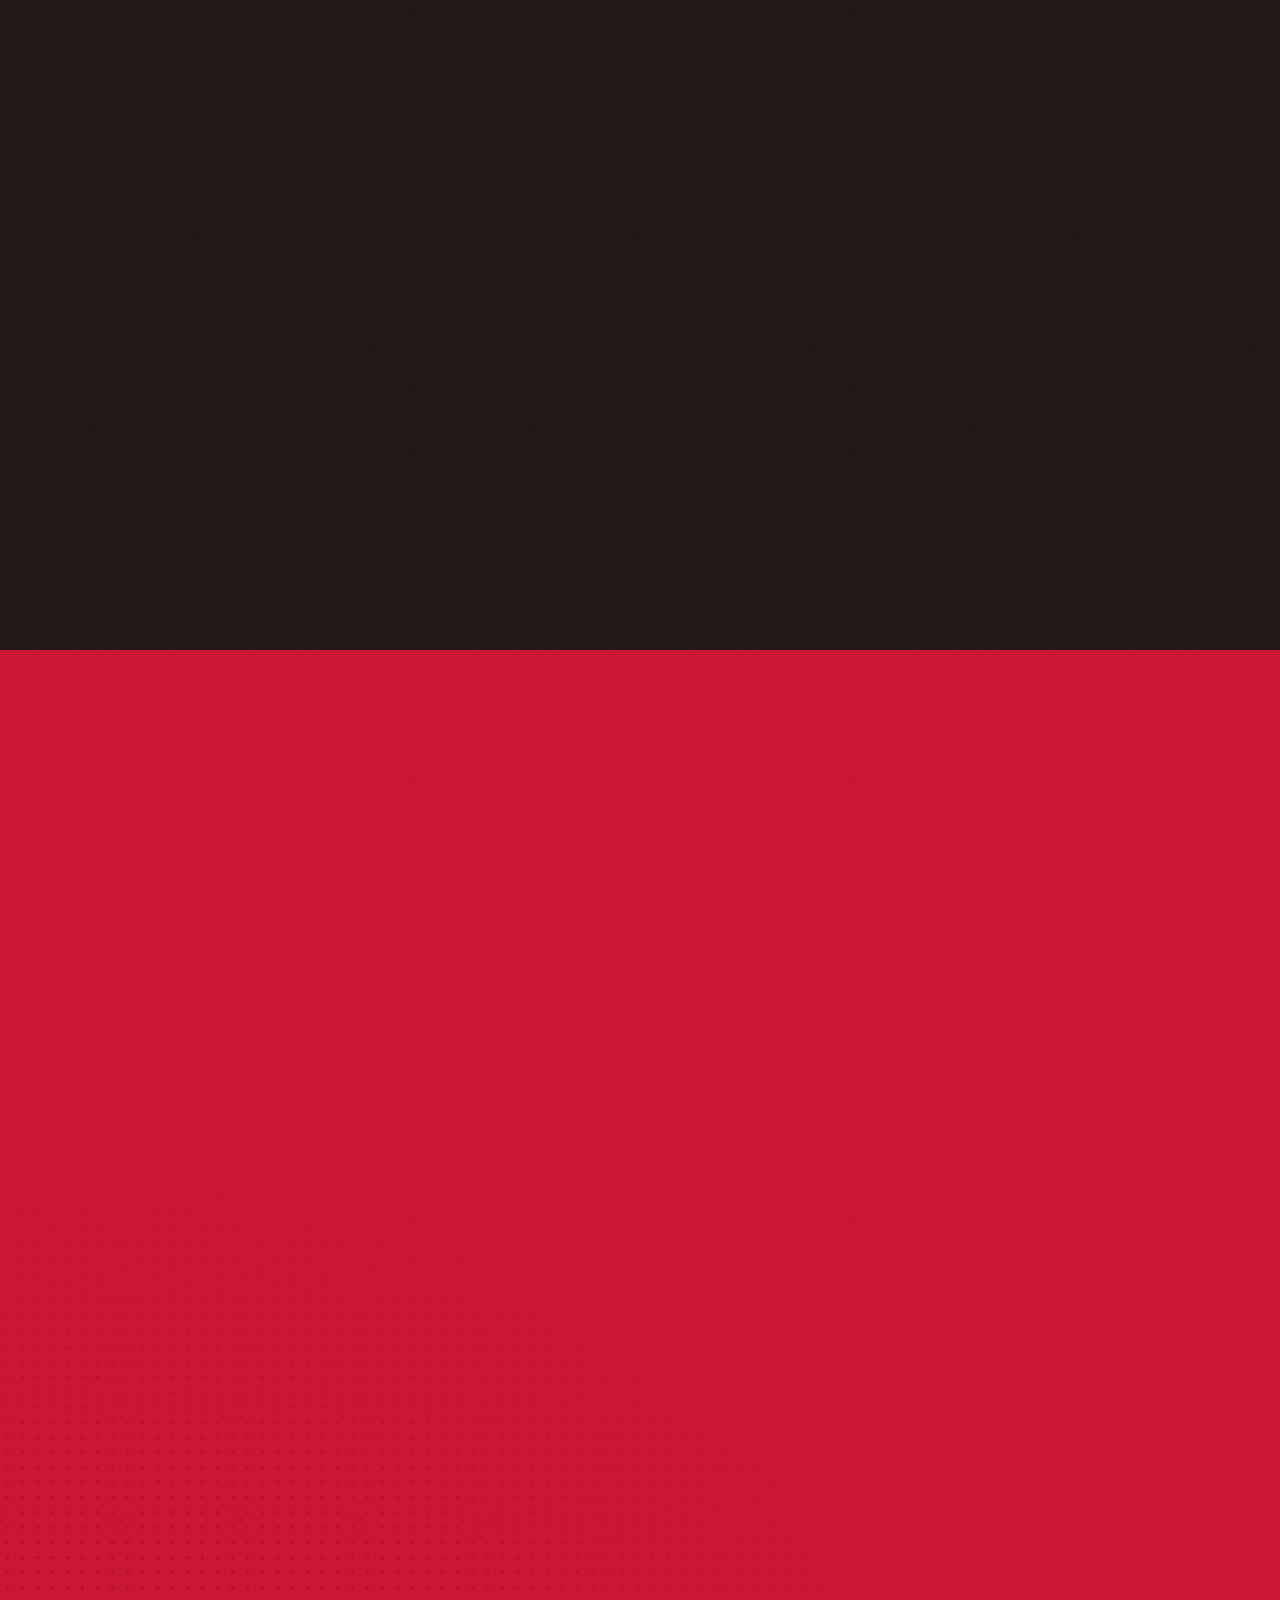
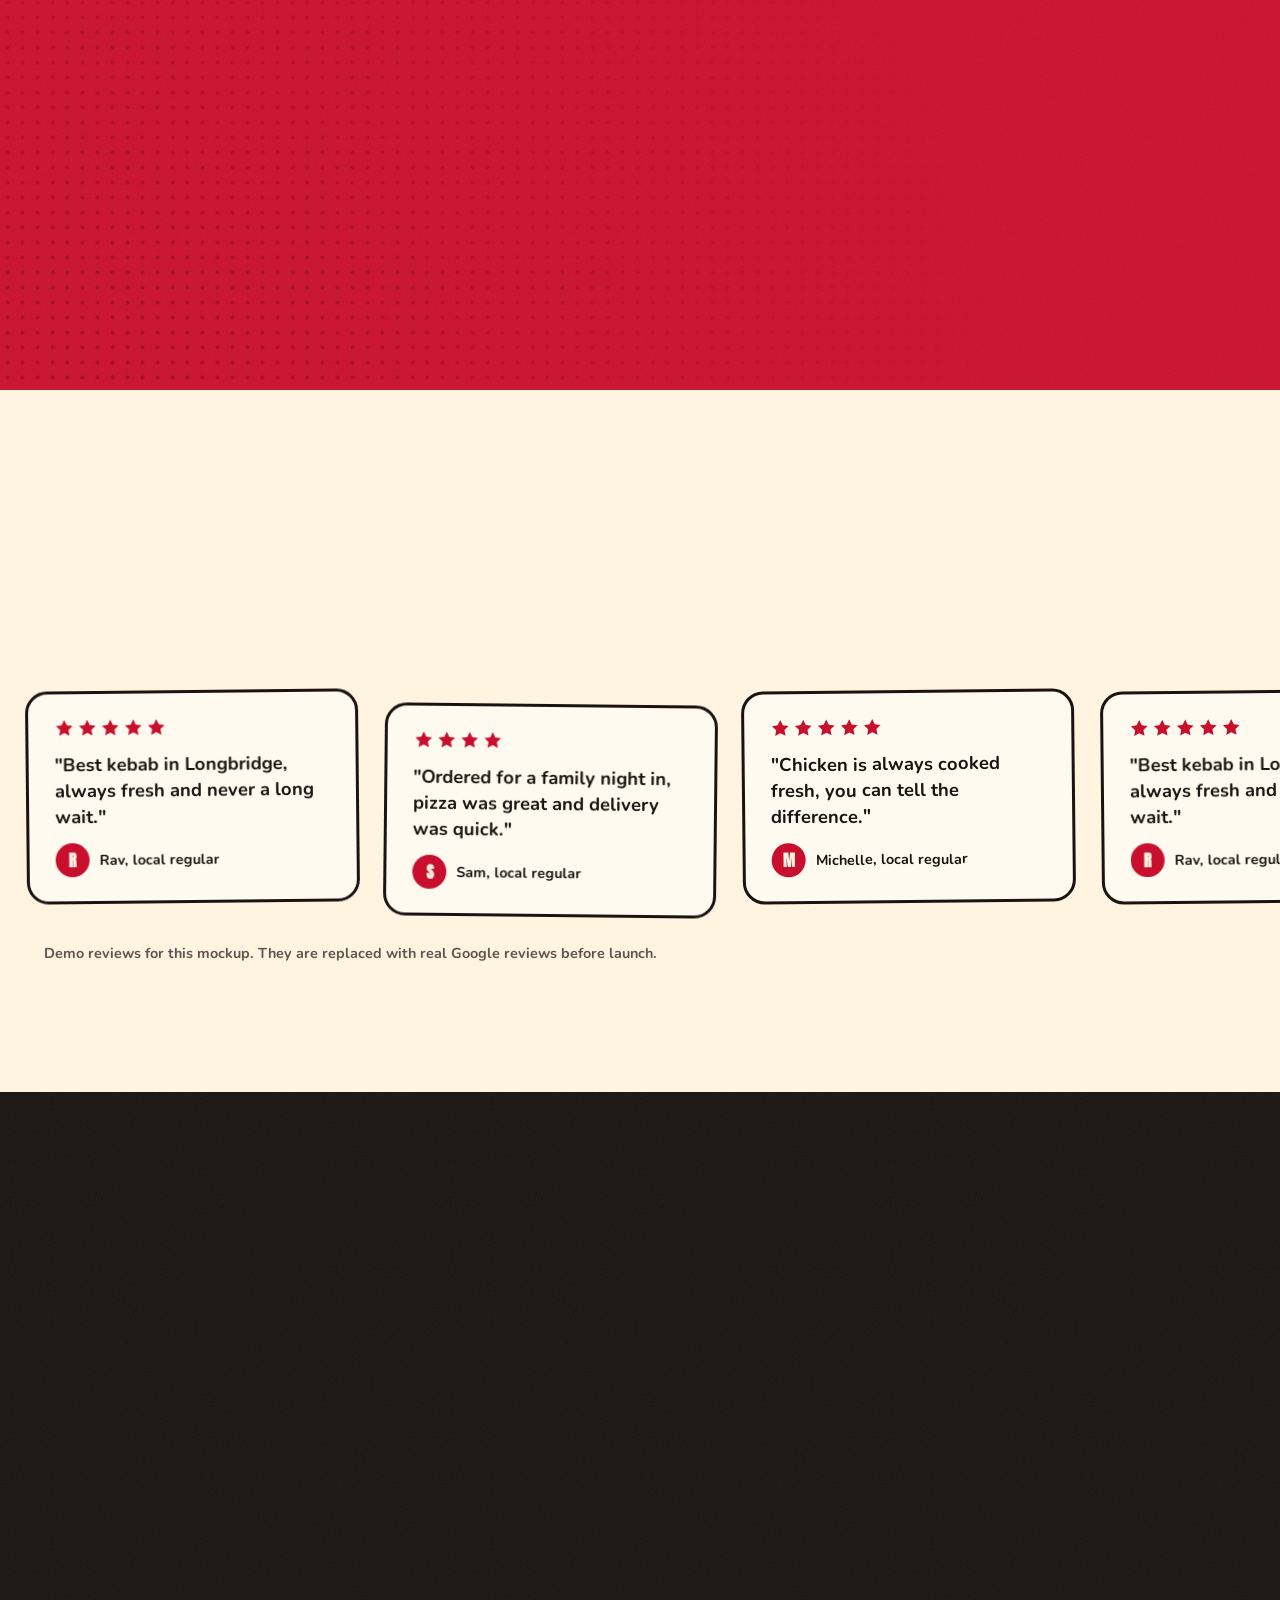
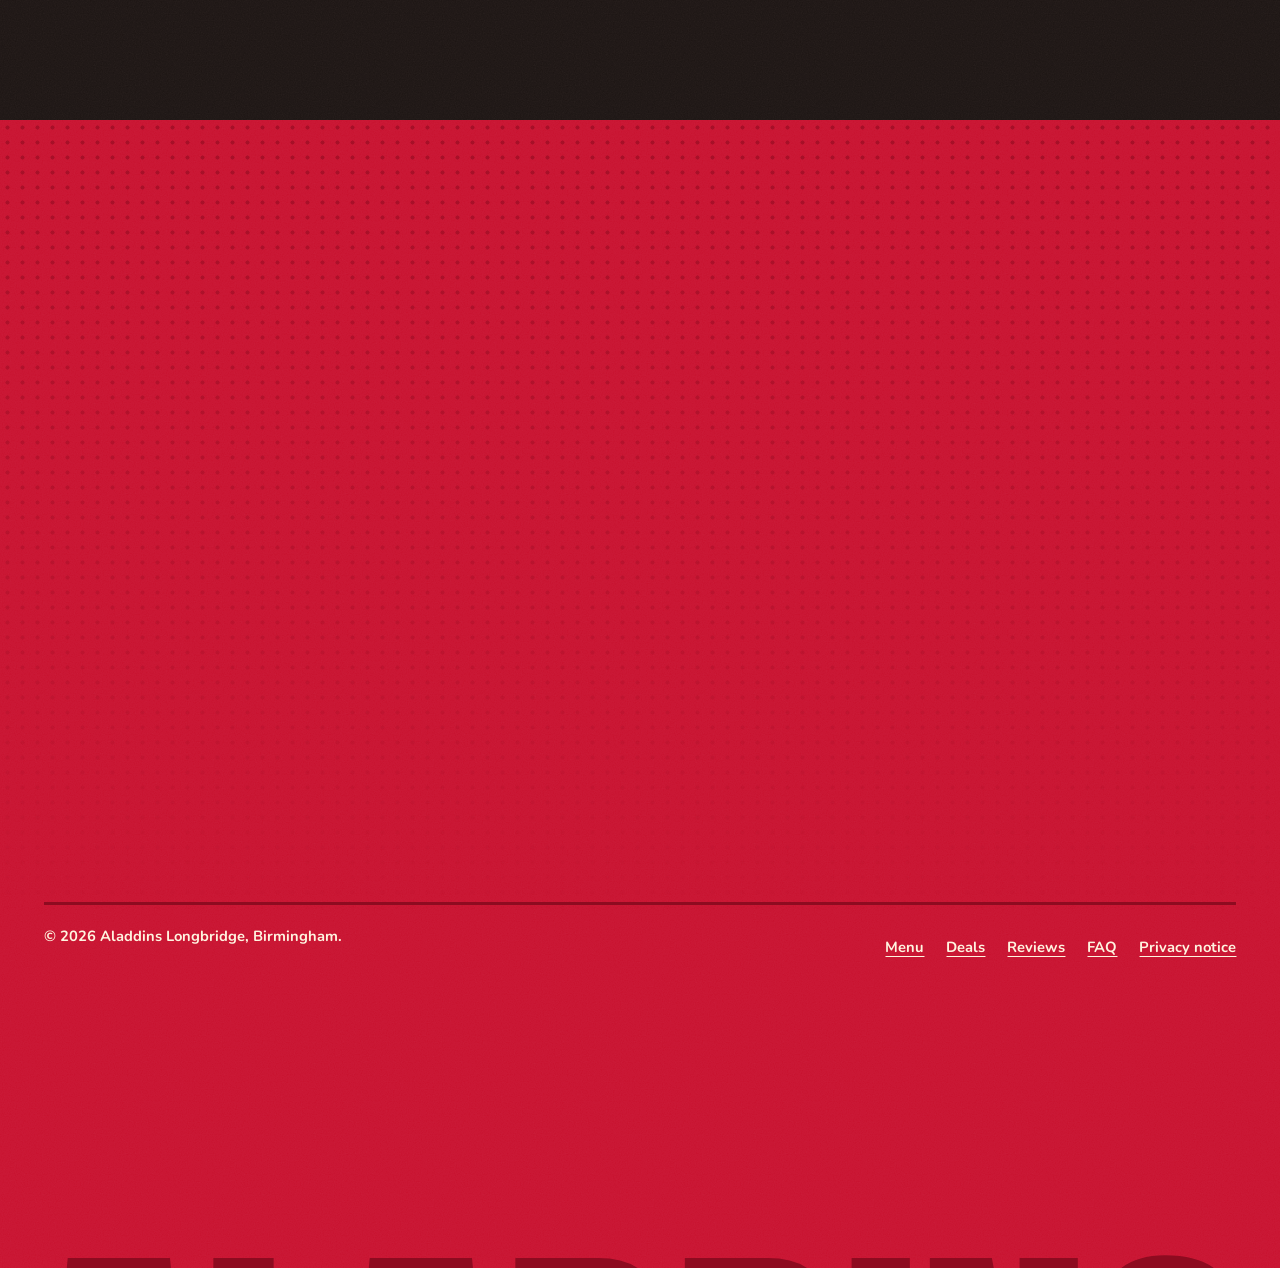
==== commit de6c07ab: "Redesign: "Bold food" style from the design playbook New art direction, hero, motion layer and mobil" ====
--- a/index.html
+++ b/index.html
@@ -3,14 +3,15 @@
 <head>
 <meta charset="UTF-8" />
 <meta name="viewport" content="width=device-width, initial-scale=1" />
-<meta http-equiv="Content-Security-Policy" content="default-src 'self'; script-src 'self' 'sha256-gAIMlo4uHwea7LDSu/hGhLXHg8Iu/WQoVQvXGVLwabA=' 'sha256-/x7W7R75k8Roq0WaVRQX9blP4OufE5xbAdzklGxsgpw=' 'sha256-CG+hkz3WEaeS58z7HDYaVoB2Vnbg7JIJu9yCy4dkA38=' 'sha256-tXQWntnXIKH897vQaRlORICfCV/6kflE0xOYm9FgVQM='; style-src 'self' 'sha256-R+hjeguQ03KdUioGtasZBB8eBVWpELd8+J1d5v7D3Ek=' 'sha256-vFzn0W3ZaeR54cYzDw5JviPSyyRa88Hb70+TWqKKbEA='; img-src 'self' data:; font-src 'self'; frame-src https://maps.google.com https://www.google.com; connect-src 'self'; form-action 'self'; base-uri 'self'; object-src 'none'; upgrade-insecure-requests" />
+<meta http-equiv="Content-Security-Policy" content="default-src 'self'; script-src 'self' 'sha256-gAIMlo4uHwea7LDSu/hGhLXHg8Iu/WQoVQvXGVLwabA=' 'sha256-/x7W7R75k8Roq0WaVRQX9blP4OufE5xbAdzklGxsgpw=' 'sha256-xpe0VsNgTc5jZRvJ6Ra7HiXed2K6BYXTQxx1/QmAa3E=' 'sha256-tXQWntnXIKH897vQaRlORICfCV/6kflE0xOYm9FgVQM=' 'sha256-gER23cqa7/Z0LrnVsQ2Elh0P6f3QmlRnLZv3jzYajVI='; style-src 'self' 'sha256-IYghbae5ELObaomO/BPKi3UbrwEa9ultrVrZObAgQog='; img-src 'self' data:; font-src 'self'; frame-src https://maps.google.com https://www.google.com; connect-src 'self'; form-action 'self'; base-uri 'self'; object-src 'none'; upgrade-insecure-requests" />
 <meta name="referrer" content="strict-origin-when-cross-origin" />
 <script>if (window.top !== window.self) { try { window.top.location.replace(window.self.location.href); } catch (e) { document.documentElement.hidden = true; } }</script>
+<script>document.documentElement.classList.add('js');</script>
 <title>Aladdins Longbridge | Pizza, Kebab &amp; Chicken, Birmingham</title>
 <meta name="description" content="Pizza, kebab and fried chicken takeaway in Longbridge, Birmingham. Call Aladdins on 0121 368 8887 to order for collection or delivery." />
 <link rel="canonical" href="https://desolatemartial553.github.io/aladdins-longbridge/" />
-<meta name="theme-color" content="#1a0f0a" />
-<link rel="icon" href="data:image/svg+xml,%3Csvg xmlns='http://www.w3.org/2000/svg' viewBox='0 0 64 64'%3E%3Crect width='64' height='64' rx='14' fill='%231a0f0a'/%3E%3Ctext x='32' y='46' font-size='42' font-weight='800' font-family='Arial,sans-serif' text-anchor='middle' fill='%23f4a300'%3EA%3C/text%3E%3C/svg%3E" />
+<meta name="theme-color" content="#C8102E" />
+<link rel="icon" href="data:image/svg+xml,%3Csvg xmlns='http://www.w3.org/2000/svg' viewBox='0 0 64 64'%3E%3Crect width='64' height='64' rx='14' fill='%23C8102E'/%3E%3Ctext x='32' y='49' font-size='46' font-weight='800' font-family='Impact,Arial,sans-serif' text-anchor='middle' fill='%23FFC72C'%3EA%3C/text%3E%3C/svg%3E" />
 <meta property="og:type" content="website" />
 <meta property="og:site_name" content="Aladdins Longbridge" />
 <meta property="og:title" content="Aladdins Longbridge | Pizza, Kebab &amp; Chicken, Birmingham" />
@@ -48,294 +49,714 @@
   }
 }
 </script>
-<link rel="preload" as="image" href="images/5017837-w800-f975a2.webp" media="(max-width:600px)" fetchpriority="high" />
-<link rel="preload" as="image" href="images/5017837-w1280-8b4350.webp" media="(min-width:601px) and (max-width:1200px)" fetchpriority="high" />
-<link rel="preload" as="image" href="images/5017837-w1920-461a18.webp" media="(min-width:1201px)" fetchpriority="high" />
+<link rel="preload" as="font" type="font/woff2" href="fonts/anton-latin.woff2" crossorigin />
 <link rel="stylesheet" href="fonts/fonts.css" />
 <style>
   :root{
-    --header-h:80px;
-    --bg:#1a0f0a; --ink:#fff6ec; --muted:#d8b9a3;
-    --accent:#f4a300; --accent2:#d62828; --card:#251510; --line:#3a221a;
+    --red:#C8102E; --red-deep:#8E0B20; --mustard:#FFC72C; --cream:#FFF4E0; --paper:#FFFAF0;
+    --char:#1B1311; --char-2:#2A1E1A; --chilli:#2E7D32;
+    --display:'Anton','Impact','Arial Narrow',sans-serif;
+    --text:'Nunito',system-ui,sans-serif;
+    --mono:'Courier New',ui-monospace,monospace;
+    --header-h:68px;
+    --pad:clamp(20px,3.4vw,56px);
+    --sec:clamp(64px,10vw,140px);
+    --ease:cubic-bezier(.2,.8,.2,1);
+    --grain:url("data:image/svg+xml,%3Csvg xmlns='http://www.w3.org/2000/svg' width='220' height='220'%3E%3Cfilter id='n'%3E%3CfeTurbulence type='fractalNoise' baseFrequency='.85' numOctaves='2' stitchTiles='stitch'/%3E%3CfeColorMatrix values='0 0 0 0 1 0 0 0 0 1 0 0 0 0 1 0 0 0 .9 0'/%3E%3C/filter%3E%3Crect width='100%25' height='100%25' filter='url(%23n)'/%3E%3C/svg%3E");
   }
   *{box-sizing:border-box; margin:0; padding:0;}
-  body{font-family:'Nunito',sans-serif; background:var(--bg); color:var(--ink); line-height:1.6;}
-  h1,h2,h3{font-family:'Baloo 2',sans-serif;}
-  .wrap{max-width:1140px; margin:0 auto; padding:0 24px;}
+  html{scroll-behavior:auto;}
+  body{font-family:var(--text); font-size:17px; line-height:1.55; background:var(--cream); color:var(--char); overflow-x:clip; -webkit-font-smoothing:antialiased;}
+  img{display:block; max-width:100%; height:auto;}
   a{color:inherit;}
-  img{display:block; max-width:100%;}
-  .js .reveal{opacity:0; transform:translateY(28px); transition:opacity .7s ease, transform .7s ease;}
-  .js .reveal.in{opacity:1; transform:none;}
+  ul,ol{list-style:none;}
+  .wrap{max-width:1560px; margin:0 auto; padding:0 var(--pad);}
+  .sprite{position:absolute; width:0; height:0; overflow:hidden;}
+  .ico{width:1.25em; height:1.25em; flex:none; fill:none; stroke:currentColor; stroke-width:2; stroke-linecap:round; stroke-linejoin:round;}
+  .ico--fill{fill:currentColor; stroke:none;}
   .sr-only{position:absolute; width:1px; height:1px; margin:-1px; padding:0; overflow:hidden; clip:rect(0 0 0 0); white-space:nowrap; border:0;}
-  .skip-link{position:absolute; left:12px; top:-100px; z-index:100; background:#fff; color:#1a0f0a; font-weight:700; padding:12px 20px; border-radius:8px; text-decoration:none;}
+  .skip-link{position:absolute; left:12px; top:-100px; z-index:100; background:#fff; color:var(--char); font-weight:800; padding:12px 20px; border-radius:8px; text-decoration:none;}
   .skip-link:focus{top:12px;}
-  a:focus-visible,button:focus-visible,summary:focus-visible{outline:3px solid #ffc83d; outline-offset:3px;}
-  .topbar a:focus-visible,.strip a:focus-visible{outline-color:#fff;}
+  a:focus-visible,button:focus-visible,summary:focus-visible{outline:3px solid var(--mustard); outline-offset:3px;}
+  .on-light a:focus-visible,.on-light button:focus-visible{outline-color:var(--char);}
   [tabindex="-1"]:focus{outline:none;}
-  section[id],#delivery{scroll-margin-top:calc(var(--header-h) + 12px);}
-  .topbar{background:var(--accent2); color:#fff; font-size:14px;}
-  .topbar__inner{display:flex; justify-content:space-between; align-items:center; padding:0 24px; flex-wrap:wrap; gap:8px;}
-  .topbar a{color:#fff; font-weight:700; text-decoration:none; display:inline-flex; align-items:center; min-height:44px; padding:0 4px;}
-  header{position:sticky; top:0; background:rgba(26,15,10,.95); backdrop-filter:blur(6px); border-bottom:1px solid var(--line); z-index:30; transition:box-shadow .3s;}
-  header.scrolled{box-shadow:0 8px 24px rgba(0,0,0,.5);}
-  .header__inner{display:flex; align-items:center; justify-content:space-between; padding:16px 24px; position:relative;}
-  .brand{font-size:24px; font-weight:800; text-decoration:none; display:inline-flex; align-items:center; min-height:44px;}
-  .brand span{color:var(--accent);}
-  nav ul{list-style:none; display:flex; gap:28px;}
-  nav a{text-decoration:none; font-weight:600; font-size:15px; color:var(--muted); display:inline-flex; align-items:center; min-height:44px; padding:0 4px;}
-  .burger{display:none; flex-direction:column; align-items:center; justify-content:center; gap:5px; background:none; border:0; cursor:pointer; min-width:44px; min-height:44px; padding:10px;}
-  .burger span{width:24px; height:2px; background:#fff;}
-  .mobile-menu{display:none; position:absolute; top:100%; left:0; right:0; background:var(--card); border-bottom:1px solid var(--line); flex-direction:column; padding:12px 24px;}
+  section[id],footer[id],#delivery{scroll-margin-top:calc(var(--header-h) + 12px);}
+
+  /* texture: grain on red + charcoal fields */
+  .grain{position:relative; isolation:isolate;}
+  .grain::before{content:""; position:absolute; inset:0; z-index:-1; background:var(--grain); opacity:.06; pointer-events:none; mix-blend-mode:screen;}
+
+  .halftone::after{content:""; position:absolute; inset:0; z-index:-1; pointer-events:none; background:radial-gradient(circle,rgba(142,11,32,.6) 0 1.8px,transparent 2.3px) 0 0/15px 15px; -webkit-mask-image:radial-gradient(ellipse 80% 90% at 88% 12%,#000,transparent 75%); mask-image:radial-gradient(ellipse 80% 90% at 88% 12%,#000,transparent 75%);}
+  .order.halftone::after{-webkit-mask-image:radial-gradient(ellipse 90% 80% at 10% 100%,#000,transparent 75%); mask-image:radial-gradient(ellipse 90% 80% at 10% 100%,#000,transparent 75%);}
+  footer.halftone::after{-webkit-mask-image:linear-gradient(#000,transparent 70%); mask-image:linear-gradient(#000,transparent 70%);}
+
+  /* type */
+  .display{font-family:var(--display); font-weight:400; text-transform:uppercase; letter-spacing:-.01em; line-height:.9;}
+  h2.display{font-size:clamp(2.4rem,6vw,5rem);}
+  .lede{max-width:62ch; font-size:clamp(1.0625rem,1.4vw,1.1875rem);}
+
+  /* buttons: mustard is the only CTA colour */
+  .btn{display:inline-flex; align-items:center; justify-content:center; gap:.6em; min-height:48px; padding:12px 26px; border-radius:999px; font-family:var(--text); font-weight:900; font-size:1rem; letter-spacing:.04em; text-transform:uppercase; text-decoration:none; border:3px solid var(--char); cursor:pointer; background:var(--mustard); color:var(--char); box-shadow:0 4px 0 var(--char); transition:transform 120ms var(--ease), box-shadow 120ms var(--ease);}
+  .btn:hover{transform:translateY(-2px); box-shadow:0 6px 0 var(--char);}
+  .btn:active{transform:translateY(3px) scale(.97); box-shadow:0 1px 0 var(--char);}
+  .btn--lg{font-size:clamp(1.05rem,1.5vw,1.25rem); padding:16px 34px; min-height:60px;}
+  .btn--ghost{background:transparent; color:var(--cream); border-color:var(--cream); box-shadow:none;}
+  .btn--ghost:hover{background:rgba(255,244,224,.12); box-shadow:none;}
+  .btn--ghost:active{box-shadow:none;}
+  .btn .ico{animation:ring 8s ease-in-out 3s infinite; transform-origin:50% 50%;}
+  @keyframes ring{0%,86%,100%{transform:rotate(0)} 88%{transform:rotate(-16deg)} 90%{transform:rotate(14deg)} 92%{transform:rotate(-10deg)} 94%{transform:rotate(8deg)} 96%{transform:rotate(-3deg)}}
+  .textlink{font-weight:800; text-decoration:underline; text-decoration-thickness:2px; text-underline-offset:5px; display:inline-flex; align-items:center; min-height:44px;}
+  .textlink:hover{text-decoration-color:var(--mustard);}
+
+  /* header */
+  header.site{position:sticky; top:0; z-index:50; background:var(--char); color:var(--cream); transition:box-shadow .3s;}
+  header.site.scrolled{box-shadow:0 8px 24px rgba(0,0,0,.45);}
+  .header__inner{display:flex; align-items:center; gap:24px; min-height:var(--header-h); position:relative;}
+  .brand{font-size:1.9rem; text-decoration:none; display:inline-flex; align-items:baseline; gap:10px; min-height:44px; align-items:center; margin-right:auto;}
+  .brand small{font-family:var(--text); font-size:.7rem; font-weight:900; letter-spacing:.2em; color:var(--cream); opacity:.7;}
+  .nav ul{display:flex; gap:clamp(18px,2.6vw,40px);}
+  .nav a{position:relative; text-decoration:none; font-weight:900; font-size:.85rem; letter-spacing:.12em; text-transform:uppercase; display:inline-flex; align-items:center; min-height:44px;}
+  .nav a::after{content:""; position:absolute; left:0; right:0; bottom:8px; height:3px; background:var(--cream); transform:scaleX(0); transform-origin:left; transition:transform 200ms var(--ease);}
+  .nav a:hover::after{transform:scaleX(1);}
+  .header__cta{min-height:44px; padding:8px 22px; font-size:.9rem;}
+  .burger{display:none; flex-direction:column; align-items:center; justify-content:center; gap:6px; background:none; border:0; cursor:pointer; min-width:48px; min-height:48px; color:var(--cream);}
+  .burger span{width:26px; height:3px; background:currentColor; border-radius:2px; transition:transform 200ms var(--ease), opacity 200ms;}
+  .burger[aria-expanded="true"] span:nth-child(1){transform:translateY(9px) rotate(45deg);}
+  .burger[aria-expanded="true"] span:nth-child(2){opacity:0;}
+  .burger[aria-expanded="true"] span:nth-child(3){transform:translateY(-9px) rotate(-45deg);}
+  .mobile-menu{display:none; position:absolute; top:100%; left:0; right:0; background:var(--char); border-top:2px solid var(--char-2); flex-direction:column; padding:8px var(--pad) 20px;}
   .mobile-menu.open{display:flex;}
-  .mobile-menu a{display:flex; align-items:center; min-height:48px; padding:6px 0; text-decoration:none; font-weight:600; border-bottom:1px solid var(--line); color:var(--ink);}
-  .btn{display:inline-block; padding:13px 28px; border-radius:999px; font-weight:700; text-decoration:none; font-size:15px; border:none; cursor:pointer; transition:transform .2s, background .2s;}
-  .btn:hover{transform:translateY(-2px);}
-  .btn--outline:hover{background:rgba(255,255,255,.1);}
-  .btn--accent{background:var(--accent); color:#1a0f0a;}
-  .btn--accent:hover{background:#d68f00;}
-  .btn--outline{border:2px solid #fff; color:#fff;}
-  .hero{position:relative; min-height:80vh; display:flex; align-items:center; color:#fff; overflow:hidden;}
-  .hero::before{content:"";position:absolute; inset:0; background:url('images/5017837-w800-f975a2.webp') center/cover;}
-  @media(min-width:601px){.hero::before{background-image:url('images/5017837-w1280-8b4350.webp');}}
-  @media(min-width:1201px){.hero::before{background-image:url('images/5017837-w1920-461a18.webp');}}
-  .hero::after{content:"";position:absolute; inset:0; background:linear-gradient(100deg, rgba(26,15,10,.92) 30%, rgba(26,15,10,.4) 90%);}
-  .hero__inner{position:relative; z-index:2; max-width:580px; padding:80px 24px;}
-  .hero__tag{display:inline-block; background:var(--accent2); color:#fff; font-weight:700; font-size:13px; padding:6px 16px; border-radius:999px; margin-bottom:20px;}
-  .hero h1{font-size:clamp(34px,5.5vw,58px); line-height:1.1; margin-bottom:18px;}
-  .hero h1 span{color:var(--accent);}
-  .hero p{max-width:480px; margin-bottom:30px; color:var(--muted); font-size:18px;}
-  .hero__actions{display:flex; gap:16px; flex-wrap:wrap;}
-  section{padding:70px 0;}
-  .section__head{text-align:center; max-width:600px; margin:0 auto 44px;}
-  .section__head h2{font-size:clamp(26px,4vw,38px); margin-bottom:12px;}
-  .section__head p{color:var(--muted);}
-  .menu-grid{display:grid; grid-template-columns:repeat(auto-fit,minmax(min(100%,280px),1fr)); gap:24px;}
-  .menu-card{background:var(--card); border:1px solid var(--line); border-radius:14px; overflow:hidden; transition:transform .25s;}
-  .menu-card:hover{transform:translateY(-6px);}
-  .menu-card img{width:100%; height:170px; object-fit:cover;}
-  .menu-card__body{padding:22px;}
-  .menu-card h3{color:var(--accent); font-size:20px; margin-bottom:14px;}
-  .menu-card ul{list-style:none;}
-  .menu-card li{display:flex; justify-content:space-between; padding:8px 0; border-bottom:1px dashed var(--line); font-size:15px;}
-  .menu-card li:last-child{border-bottom:none;}
-  .menu-card .price{color:var(--accent); font-weight:700;}
-  .strip{background:var(--accent2);}
-  .strip .grid{display:grid; grid-template-columns:repeat(auto-fit,minmax(160px,1fr)); text-align:center;}
-  .stat__num{font-size:28px; line-height:1.3; color:#fff; font-family:'Baloo 2',sans-serif; font-weight:700;}
-  .strip p{color:#fff; font-size:14px;}
-  .owner{display:grid; grid-template-columns:220px 1fr; gap:36px; align-items:center; background:var(--card); border:1px solid var(--line); border-radius:20px; padding:36px; max-width:760px; margin:0 auto;}
-  .owner img{border-radius:14px; aspect-ratio:1; object-fit:cover; width:100%;}
-  .owner blockquote{font-size:18px; line-height:1.5; margin-bottom:14px; font-style:italic;}
-  .owner .who{color:var(--accent); font-weight:700; font-size:14px;}
-  .reviews{background:var(--card);}
-  .review-grid{display:grid; grid-template-columns:repeat(auto-fit,minmax(240px,1fr)); gap:22px;}
-  .review{background:var(--bg); border:1px solid var(--line); border-radius:14px; padding:24px; transition:transform .25s;}
-  .review:hover{transform:translateY(-4px);}
-  .stars{color:var(--accent); letter-spacing:2px; margin-bottom:10px;}
-  .review p{font-size:15px; margin-bottom:14px;}
-  .review .who{display:flex; align-items:center; gap:10px; font-weight:700; font-size:14px; color:var(--muted);}
-  .avatar{width:32px; height:32px; border-radius:50%; background:var(--accent); color:#1a0f0a; display:flex; align-items:center; justify-content:center; font-size:13px; font-weight:700;}
-  .faq{max-width:760px; margin:0 auto;}
-  .faq details{background:var(--card); border:1px solid var(--line); border-radius:14px; padding:18px 22px; margin-bottom:14px;}
-  .faq summary{cursor:pointer; font-weight:700; list-style:none; display:flex; justify-content:space-between; align-items:center; gap:16px; min-height:44px;}
+  .mobile-menu a{display:flex; align-items:center; min-height:56px; text-decoration:none; font-family:var(--display); font-size:2rem; text-transform:uppercase; border-bottom:2px solid var(--char-2);}
+
+  /* hero */
+  .hero{position:relative; z-index:3; background:var(--red); color:var(--cream); padding:clamp(36px,5vw,76px) 0 clamp(72px,9vw,140px);}
+  .hero__title{font-size:clamp(4rem,min(13vw,18vh),12rem); line-height:.92; position:relative; z-index:2;}
+  .hero__title .ln{display:block;}
+  .hero__title .ln--y{color:var(--mustard);}
+  .hero__copy{margin-top:clamp(20px,2.6vw,36px); max-width:520px; position:relative; z-index:2;}
+  .hero__copy p{font-size:clamp(1.05rem,1.5vw,1.25rem); font-weight:600;}
+  .hero__actions{margin-top:26px; display:flex; flex-wrap:wrap; align-items:center; gap:14px 28px;}
+  .hero__links{margin-top:6px; display:flex; flex-wrap:wrap; gap:0 22px; font-size:.95rem;}
+  .hero__links a{display:inline-flex; align-items:center; min-height:44px; font-weight:700; text-underline-offset:4px;}
+  .hero .textlink{color:var(--cream);}
+  .lid{position:absolute; right:calc(var(--pad) + 1vw); bottom:calc(-1 * clamp(40px,4.5vw,64px)); width:clamp(300px,min(34vw,62vh),540px); z-index:4; transform:rotate(-4deg); margin:0;}
+  .lid__box{background:var(--cream); border:3px solid var(--char); border-radius:26px; padding:14px 14px 10px; box-shadow:10px 12px 0 rgba(27,19,17,.9);}
+  .lid__box img{width:100%; aspect-ratio:1/1.02; object-fit:cover; object-position:34% 50%; border-radius:14px; border:3px solid var(--char);}
+  .lid__box .cap{display:block; font-family:var(--display); text-transform:uppercase; text-align:center; letter-spacing:.14em; font-size:.8rem; padding-top:8px; color:var(--char);}
+  .lid__box figcaption{font-family:var(--display); text-transform:uppercase; text-align:center; letter-spacing:.14em; font-size:.8rem; padding-top:8px; color:var(--char);}
+  .sticker{position:absolute; left:-12%; top:-9%; width:clamp(104px,10vw,148px); aspect-ratio:1; border-radius:50%; background:var(--char); color:var(--cream); display:grid; place-items:center; text-align:center; font-family:var(--display); text-transform:uppercase; font-size:clamp(1.15rem,1.6vw,1.65rem); line-height:.95; transform:rotate(-14deg); border:3px solid var(--cream); box-shadow:0 0 0 3px var(--char); z-index:5; transition:transform 300ms var(--ease);}
+  .sticker::before{content:""; position:absolute; inset:7px; border:2px dashed rgba(255,244,224,.55); border-radius:50%;}
+  .lid:hover .sticker{transform:rotate(-4deg) scale(1.06);}
+  @supports (animation-timeline: scroll()){
+    .lid{animation:tilt linear both; animation-timeline:scroll(root); animation-range:0 90vh;}
+    @keyframes tilt{from{transform:rotate(-6deg)} to{transform:rotate(-2deg)}}
+  }
+  .hero__bg{position:absolute; inset:0; overflow:hidden; z-index:0; pointer-events:none;}
+  .ig{position:absolute; width:calc(clamp(44px,6.2vw,100px) * var(--k,1)); aspect-ratio:1; will-change:transform;}
+  .ig svg{display:block; width:100%; height:100%; animation:drift var(--d,9s) ease-in-out infinite;}
+  .ig use{pointer-events:none;}
+  @keyframes drift{0%,100%{transform:translate3d(0,0,0) rotate(var(--r,0deg))} 50%{transform:translate3d(var(--dx,10px),var(--dy,-14px),0) rotate(calc(var(--r,0deg) + 9deg))}}
+  .js .ig{animation:igpop 650ms cubic-bezier(.34,1.56,.64,1) var(--w,300ms) backwards;}
+  @keyframes igpop{from{scale:0; opacity:0}}
+  .ig:nth-child(1){left:57%;top:9%;--k:1.2;--r:12deg;--d:9s;--w:300ms}
+  .ig:nth-child(2){left:66%;top:36%;--k:1.35;--r:-20deg;--d:11s;--dx:-12px;--w:335ms}
+  .ig:nth-child(3){left:75%;top:7%;--k:.8;--r:30deg;--d:8s;--w:370ms}
+  .ig:nth-child(4){left:91%;top:42%;--k:.75;--r:0deg;--d:10s;--w:405ms}
+  .ig:nth-child(5){left:82%;top:27%;--k:1;--r:-8deg;--d:12s;--dy:12px;--w:440ms}
+  .ig:nth-child(6){left:48%;top:3%;--k:.7;--r:40deg;--d:7.5s;--w:475ms}
+  .ig:nth-child(7){left:60%;top:60%;--k:.9;--r:25deg;--d:10s;--w:510ms}
+  .ig:nth-child(8){left:93%;top:63%;--k:1.1;--r:-35deg;--d:13s;--w:545ms}
+  .ig:nth-child(9){left:40%;top:80%;--k:.85;--r:5deg;--d:9.5s;--w:580ms}
+  .ig:nth-child(10){left:51%;top:76%;--k:.75;--r:50deg;--d:8.5s;--w:615ms}
+  .ig:nth-child(11){left:72%;top:52%;--k:.65;--r:-15deg;--d:11s;--w:650ms}
+  .ig:nth-child(12){left:1%;top:86%;--k:1;--r:15deg;--d:12s;--w:685ms}
+  .ig:nth-child(13){left:45%;top:42%;--k:.6;--r:-25deg;--d:9s;--w:720ms}
+  .ig:nth-child(14){left:88%;top:4%;--k:.6;--r:20deg;--d:10s;--w:755ms}
+  .badge{position:absolute; z-index:5; right:calc(var(--pad) + 1vw); top:clamp(24px,3.4vw,52px); width:clamp(104px,11vw,168px); aspect-ratio:1; border-radius:50%; display:grid; place-items:center; color:var(--cream); text-decoration:none;}
+  .badge__ring{position:absolute; inset:0; width:100%; height:100%; animation:spin 20s linear infinite;}
+  .badge__ring circle{fill:var(--char);}
+  .badge__ring text{font-family:var(--display); font-size:21px; letter-spacing:.03em; fill:var(--cream); text-transform:uppercase;}
+  .badge__core{position:relative; width:42%; aspect-ratio:1; border-radius:50%; background:var(--mustard); color:var(--char); border:3px solid var(--cream); display:grid; place-items:center; box-shadow:0 0 0 3px var(--char); transition:transform 240ms cubic-bezier(.34,1.56,.64,1);}
+  .badge__core .ico{width:46%; height:46%; animation:none;}
+  .badge:hover .badge__core{transform:scale(1.12) rotate(-8deg);}
+  @keyframes spin{to{transform:rotate(360deg)}}
+  .trail{position:absolute; inset:0; overflow:hidden; pointer-events:none; z-index:3;}
+  .trail img{position:absolute; left:0; top:0; width:118px; height:148px; object-fit:cover; border:3px solid var(--char); border-radius:14px; opacity:0; box-shadow:4px 5px 0 rgba(27,19,17,.85);}
+  .hero__title .ln{position:relative;}
+  .hero__title{--cw:1;}
+  .kin{display:block;}
+  .kin > span{display:inline-block;}
+  .js .hero__title .ln > .kin{animation:none;}
+  .js .kin > span{animation:drop 720ms cubic-bezier(.34,1.56,.64,1) both;}
+  .js .kin > span:nth-child(1){animation-delay:120ms;}
+  .js .kin > span:nth-child(2){animation-delay:200ms;}
+  .js .kin > span:nth-child(3){animation-delay:280ms;}
+  .js .kin > span:nth-child(4){animation-delay:360ms;}
+  @keyframes drop{from{opacity:0; transform:translateY(-1.1em) rotate(-9deg)} 40%{opacity:1} to{opacity:1; transform:none}}
+  .hero__title .ln > .cheesy{width:max-content; position:relative;}
+  .drip{position:absolute; z-index:-1; left:0; top:83%; width:100%; height:.27em; overflow:visible; pointer-events:none;}
+  .drip rect{fill:var(--mustard); transform-box:fill-box; transform-origin:50% 0;}
+  .js .drip rect{animation:dripin 1200ms cubic-bezier(.3,1.35,.5,1) var(--w,900ms) both, wobble 5.5s ease-in-out var(--q,3.4s) infinite;}
+  .drip rect:nth-child(2){--w:1000ms;--q:4.1s}.drip rect:nth-child(3){--w:1100ms;--q:4.8s}.drip rect:nth-child(4){--w:1200ms;--q:3.7s}.drip rect:nth-child(5){--w:1300ms;--q:5.2s}.drip rect:nth-child(6){--w:1400ms;--q:4.4s}
+  @keyframes dripin{from{transform:scaleY(0)} to{transform:scaleY(1)}}
+  @keyframes wobble{0%,22%,100%{transform:scaleY(1)} 8%{transform:scaleY(1.16)} 15%{transform:scaleY(.95)}}
+  .hero.off *,.reviews.off *,.cross.off *{animation-play-state:paused !important;}
+  .js .hero__title .ln > span{display:block; animation:rise 600ms var(--ease) both;}
+  .js .hero__title .ln:nth-child(2) > span{animation-delay:80ms;}
+  .js .hero__title .ln:nth-child(3) > span{animation-delay:160ms;}
+  .js .hero__copy,.js .lid__box{animation:rise 700ms var(--ease) 260ms both;}
+  @keyframes rise{from{opacity:0; transform:translateY(46px)} to{opacity:1; transform:none}}
+
+  /* marquees */
+  .marquee{position:relative; z-index:1; display:flex; overflow:hidden; background:var(--char); color:var(--mustard); padding:clamp(14px,1.6vw,22px) 0; border-block:3px solid var(--char);}
+  .mq-group{display:flex; flex:none; align-items:center; animation:mq 30s linear infinite;}
+  .mq-group > li{display:flex; align-items:center; font-family:var(--display); text-transform:uppercase; font-size:clamp(1.5rem,3vw,2.6rem); letter-spacing:.02em; line-height:1; white-space:nowrap; padding-left:clamp(20px,2.4vw,36px);}
+  .mq-group .ico{width:.7em; height:.7em; margin-left:clamp(20px,2.4vw,36px); color:var(--cream);}
+  @keyframes mq{to{transform:translateX(-100%)}}
+  .cross{position:relative; z-index:1; height:clamp(170px,15vw,225px); overflow:hidden; background:var(--red); isolation:isolate;}
+  .cross .marquee{position:absolute; left:-6%; width:112%; top:50%; border-block:3px solid var(--char);}
+  .cross .marquee--a{transform:translateY(-50%) rotate(-3deg); z-index:1;}
+  .cross .marquee--b{transform:translateY(-50%) rotate(2deg); z-index:2; background:var(--mustard); color:var(--char);}
+  .cross .marquee--b .mq-group{animation-direction:reverse; animation-duration:36s;}
+  .cross .marquee--b .mq-group .ico{color:var(--red);}
+  .marquee:hover .mq-group{animation-play-state:paused;}
+
+  /* notched container */
+  .notch{position:relative; border:3px solid var(--char); border-radius:28px;}
+  .notch__tab{position:absolute; top:-3px; right:-3px; background:var(--notch-bg,var(--cream)); border-left:3px solid var(--char); border-bottom:3px solid var(--char); border-bottom-left-radius:28px; padding:12px 14px 16px 26px; display:flex; align-items:center; gap:12px; z-index:2;}
+
+  /* menu board */
+  .menu{background:var(--cream); padding:var(--sec) 0 calc(var(--sec) * .8); --notch-bg:var(--cream);}
+  .menu__head{display:flex; flex-wrap:wrap; justify-content:space-between; align-items:end; gap:16px 40px; margin-bottom:clamp(28px,4vw,56px);}
+  .menu__head p{max-width:46ch;}
+  .board{background:var(--paper); padding:clamp(22px,3.6vw,52px); padding-top:clamp(28px,4vw,56px);}
+  .board__call{min-height:44px; padding:8px 20px; font-size:.85rem;}
+  .tabs{display:none; gap:12px; margin-bottom:clamp(24px,3vw,40px); max-width:calc(100% - 270px);}
+  .js .tabs{display:flex; flex-wrap:wrap;}
+  .tabs{position:relative;}
+  .tabs__pill{display:none; position:absolute; left:0; top:0; width:0; height:0; border-radius:999px; background:var(--char); z-index:0; pointer-events:none;}
+  .js .tabs__pill{display:block;}
+  .tabs__pill.ready{transition:transform 360ms cubic-bezier(.34,1.3,.5,1), width 360ms cubic-bezier(.34,1.3,.5,1);}
+  .tab{position:relative; z-index:1; font-family:var(--display); font-size:1.25rem; text-transform:uppercase; letter-spacing:.04em; min-height:48px; padding:6px 24px; border-radius:999px; border:3px solid var(--char); background:transparent; color:var(--char); cursor:pointer; white-space:nowrap; scroll-snap-align:start; transition:background 160ms, color 160ms, transform 120ms var(--ease);}
+  .tab:hover{background:rgba(27,19,17,.08);}
+  .tab:active{transform:scale(.97);}
+  .tab[aria-selected="true"]{background:var(--char); color:var(--cream);}
+  .js .tab[aria-selected="true"]{background:transparent;}
+  .panel{display:grid; grid-template-columns:minmax(0,300px) minmax(0,1fr); gap:clamp(28px,4vw,56px); align-items:start; margin-bottom:clamp(28px,4vw,48px);}
+  .js .panel{margin-bottom:0;}
+  .panel--wide{grid-template-columns:minmax(0,1fr);}
+  .js .panel[hidden]{display:none;}
+  .panel.swap{animation:swap 200ms var(--ease) both;}
+  @keyframes swap{from{opacity:0; transform:translateY(8px)} to{opacity:1; transform:none}}
+  .panel__h{font-size:clamp(1.8rem,3vw,2.6rem); margin-bottom:12px; grid-column:1/-1;}
+  .js .panel__h{display:none;}
+  .panel__photo{border:3px solid var(--char); border-radius:20px; overflow:hidden; transform:rotate(-2deg); background:var(--char); margin:6px 0 0;}
+  .panel__photo img{width:100%; aspect-ratio:4/5; object-fit:cover;}
+  .panel__photo--land img{aspect-ratio:4/3;}
+  .menu-list{display:grid; grid-template-columns:repeat(auto-fit,minmax(min(100%,300px),1fr)); gap:6px clamp(24px,4vw,56px);}
+  .menu-list li{padding:14px 14px 16px; border-radius:16px; background:linear-gradient(var(--mustard),var(--mustard)) no-repeat left center/0% 100%; transition:background-size 360ms var(--ease), transform 200ms var(--ease), box-shadow 200ms;}
+  .menu-list li:focus-within{background-size:100% 100%;}
+  @media (hover:hover) and (pointer:fine){.menu-list li:hover{background-size:100% 100%; transform:translateY(-4px); box-shadow:0 8px 0 -2px rgba(27,19,17,.9);}}
+  .js .board.in .it__price{animation:stamp 460ms cubic-bezier(.2,.9,.3,1) 120ms both;}
+  .js .board.in li:nth-child(2) .it__price{animation-delay:200ms;}
+  .js .board.in li:nth-child(3) .it__price{animation-delay:280ms;}
+  .js .board.in li:nth-child(4) .it__price{animation-delay:360ms;}
+  @keyframes stamp{from{opacity:0; transform:scale(2.3) rotate(-14deg)} 55%{opacity:1; transform:scale(.88) rotate(2deg)} to{opacity:1; transform:none}}
+  .it{display:flex; align-items:flex-end; gap:12px;}
+  .it__name{font-family:var(--display); font-size:clamp(1.35rem,2vw,1.75rem); text-transform:uppercase; letter-spacing:.02em; line-height:1.05;}
+  .it__lead{flex:1; min-width:16px; border-bottom:3px dotted var(--char); opacity:.45; margin-bottom:.38em;}
+  .it__price{font-family:var(--display); font-size:1.35rem; line-height:1; color:var(--mustard); background:var(--char); border-radius:10px; padding:5px 11px 4px; letter-spacing:.02em;}
+  .menu-list small{display:block; margin-top:4px; font-size:.95rem; font-weight:600; opacity:.75; max-width:42ch;}
+  .menu-note{margin-top:clamp(24px,3vw,36px); padding-top:20px; border-top:3px dashed rgba(27,19,17,.3); font-weight:700;}
+  .menu-note a{font-weight:900;}
+  .facts{display:grid; grid-template-columns:repeat(auto-fit,minmax(min(100%,260px),1fr)); gap:20px; margin-top:clamp(28px,4vw,48px);}
+  .fact{border:3px dashed var(--char); border-radius:20px; padding:22px 24px;}
+  .fact h3{font-family:var(--display); text-transform:uppercase; font-size:1.5rem; font-weight:400; margin-bottom:8px; letter-spacing:.01em;}
+  .fact p + p{margin-top:10px;}
+  .fact a{font-weight:800; text-underline-offset:4px;}
+  .fact--wide{grid-column:1/-1;}
+  @media(min-width:1000px){.fact--wide{grid-column:auto;}}
+
+  /* story: one kitchen, three cravings */
+  .story{background:var(--red); color:var(--cream); padding:var(--sec) 0; position:relative;}
+  .story__pin{display:none;}
+  .story__intro{margin-bottom:clamp(24px,4vw,40px);}
+  .story__intro p{margin-top:14px; font-weight:700; max-width:44ch;}
+  .craving{background:var(--paper); color:var(--char); border:3px solid var(--char); border-radius:28px; overflow:hidden; margin-bottom:28px; box-shadow:8px 10px 0 rgba(27,19,17,.9);}
+  .craving__word{display:block; font-family:var(--display); text-transform:uppercase; font-size:clamp(4.5rem,22vw,9rem); line-height:.95; padding:14px 20px 8px; background:var(--red-deep); color:var(--cream); border-bottom:3px solid var(--char);}
+  .craving:nth-of-type(2) .craving__word{background:var(--char-2);color:var(--mustard);}
+  .craving:nth-of-type(3) .craving__word{background:var(--mustard);color:var(--char);}
+  .craving__photo{margin:0; border-bottom:3px solid var(--char);}
+  .craving__photo img{width:100%; aspect-ratio:16/10; object-fit:cover;}
+  .craving__body{padding:22px 22px 24px;}
+  .craving h3{font-family:var(--display); font-weight:400; text-transform:uppercase; font-size:clamp(2rem,3.6vw,3.2rem); line-height:.95; margin-bottom:12px;}
+  .craving .n{font-weight:900; font-size:.8rem; letter-spacing:.18em; opacity:.65; display:block; margin-bottom:8px;}
+  .craving ul{display:grid; gap:10px; margin-bottom:12px; font-weight:700; font-size:1.08rem;}
+  .craving ul li{padding-left:22px; position:relative;}
+  .craving ul li::before{content:""; position:absolute; left:0; top:.55em; width:10px; height:10px; border-radius:50%; background:var(--red);}
+  .craving a.textlink{font-weight:900;}
+  @media (min-width:821px) and (prefers-reduced-motion:no-preference){
+    .js .story{padding:0; background:var(--char);}
+    .js .story__pin{display:block; position:sticky; top:var(--header-h); height:calc(100vh - var(--header-h)); height:calc(100svh - var(--header-h)); margin-bottom:calc(var(--header-h) - 100vh); margin-bottom:calc(var(--header-h) - 100svh); overflow:hidden; z-index:1;}
+    .sbg{position:absolute; inset:0; opacity:0; transition:opacity 520ms cubic-bezier(.4,0,.2,1);}
+    .sbg--0{background:var(--red); opacity:1;}
+    .sbg--1{background:var(--char);}
+    .sbg--2{background:var(--mustard);}
+    .story[data-active="1"] .sbg--1,.story[data-active="2"] .sbg--1,.story[data-active="2"] .sbg--2{opacity:1;}
+    .pin__in{position:relative; height:100%;}
+    .sw{position:absolute; left:var(--pad); top:7%; font-family:var(--display); text-transform:uppercase; font-size:clamp(6rem,14vw,15rem); line-height:.9; opacity:0; transform:translateY(60%) rotate(4deg); transition:opacity 480ms var(--ease), transform 640ms var(--ease); white-space:nowrap;}
+    .sw.on{opacity:1; transform:none;}
+    .sw.past{transform:translateY(-60%) rotate(-4deg);}
+    .sw--0{color:var(--cream);} .sw--1{color:var(--mustard);} .sw--2{color:var(--char);}
+    .sphoto{position:absolute; left:calc(var(--pad) + 3vw); bottom:7%; width:clamp(220px,min(24vw,46vh),360px); margin:0; opacity:0; transform:translateX(70%) rotate(10deg); transition:opacity 480ms var(--ease), transform 700ms var(--ease);}
+    .sphoto.on{opacity:1; transform:rotate(-4deg);}
+    .sphoto.past{transform:translateX(-70%) rotate(-12deg);}
+    .sphoto .lid__box img{aspect-ratio:1/1; object-position:center;}
+    .story__flow{position:relative; z-index:2; display:grid; grid-template-columns:minmax(0,1fr) minmax(0,1fr); gap:0 var(--pad);}
+    .story__col{grid-column:2;}
+    .story__intro{margin:0; min-height:calc(75vh - var(--header-h)); display:flex; flex-direction:column; justify-content:center; padding-top:var(--sec);}
+    .craving{min-height:0; margin:0 0 calc(50vh - 220px); max-width:520px; transition:transform 500ms var(--ease);}
+    .craving + .craving{}
+    .craving:last-child{margin-bottom:12vh;}
+    .craving__word,.craving__photo{display:none;}
+    .story__intro{color:var(--cream);}
+  }
+
+  /* deals: receipts */
+  .deals{background:var(--char); color:var(--cream); padding:var(--sec) 0;}
+  .deals__head{max-width:900px; margin-bottom:clamp(36px,5vw,72px);}
+  .deals__head p{margin-top:16px; opacity:.85;}
+  .printer{position:relative;}
+  .slot{display:none;}
+  .js .slot{display:block; position:relative; z-index:3; height:46px; margin-bottom:-22px; border-radius:16px; background:#0c0706; border:3px solid rgba(255,244,224,.3); box-shadow:inset 0 -10px 12px rgba(0,0,0,.6);}
+  .js .slot::after{content:""; position:absolute; left:4%; right:4%; bottom:5px; height:8px; border-radius:6px; background:#000; box-shadow:0 1px 0 rgba(255,244,224,.25);}
+  .js .receipts{padding-top:34px; clip-path:inset(0 -60px -70px -60px);}
+  .js .receipts .receipt{translate:0 -110%; opacity:0;}
+  .js .receipts.printed .receipt{animation:print 1150ms linear both;}
+  .js .receipts.printed .receipt:nth-child(2){animation-delay:380ms;}
+  .js .receipts.printed .receipt:nth-child(3){animation-delay:760ms;}
+  @keyframes print{0%{translate:0 -110%; opacity:1; animation-timing-function:cubic-bezier(.2,.7,.3,1)} 35%{translate:2px -62%; animation-timing-function:ease-out} 55%{translate:-2px -34%; animation-timing-function:ease-out} 78%{translate:1px -9%; animation-timing-function:cubic-bezier(.2,.8,.2,1)} 100%{translate:0 0; opacity:1}}
+  .receipts{display:grid; grid-template-columns:repeat(auto-fit,minmax(min(100%,280px),1fr)); gap:clamp(32px,4vw,56px); align-items:start; padding-bottom:20px;}
+  .receipt{position:relative; background:var(--paper); color:var(--char); font-family:var(--mono); padding:30px 26px 22px; margin-bottom:12px; transition:transform 260ms var(--ease);}
+  .receipt:nth-child(1){transform:rotate(-1.6deg);}
+  .receipt:nth-child(2){transform:rotate(1.2deg) translateY(18px);}
+  .receipt:nth-child(3){transform:rotate(-.8deg);}
+  @media (hover:hover) and (pointer:fine){.receipt:hover{transform:rotate(0) translateY(-8px);}}
+  .receipt::before,.receipt::after{content:""; position:absolute; left:0; right:0; height:12px; background:url("data:image/svg+xml,%3Csvg xmlns='http://www.w3.org/2000/svg' width='18' height='12'%3E%3Cpath d='M0 0L9 12L18 0Z' fill='%23FFFAF0'/%3E%3C/svg%3E") repeat-x;}
+  .receipt::after{bottom:-11px;}
+  .receipt::before{top:-11px; transform:scaleY(-1);}
+  .r-store{font-weight:700; text-align:center; letter-spacing:.14em; font-size:.95rem;}
+  .r-meta{text-align:center; font-size:.8rem; letter-spacing:.1em; margin-top:2px; opacity:.7;}
+  .r-title{font-family:var(--display); text-transform:uppercase; text-align:center; font-size:2.1rem; line-height:1; margin:18px 0 16px; letter-spacing:.01em;}
+  .r-lines{border-block:2px dashed var(--char); padding:14px 0; margin-bottom:14px;}
+  .r-lines li{display:flex; justify-content:space-between; gap:12px; font-size:.95rem; padding:3px 0; text-transform:uppercase;}
+  .r-total{display:flex; justify-content:space-between; align-items:center; gap:10px; background:var(--char); color:var(--mustard); padding:10px 16px 8px; border-radius:6px;}
+  .r-total span{font-weight:700; letter-spacing:.14em; font-size:.9rem; color:var(--cream);}
+  .r-total strong{font-family:var(--display); font-weight:400; font-size:clamp(2.4rem,3.4vw,3.2rem); line-height:1;}
+  .r-foot{text-align:center; font-size:.85rem; margin-top:16px; text-transform:uppercase; letter-spacing:.06em;}
+  .r-foot a{font-weight:700; text-underline-offset:3px; display:inline-flex; align-items:center; min-height:44px;}
+  .r-bar{height:38px; margin-top:6px; background:repeating-linear-gradient(90deg,var(--char) 0 2px,transparent 2px 5px,var(--char) 5px 6px,transparent 6px 10px,var(--char) 10px 14px,transparent 14px 16px);}
+
+  /* how to order */
+  .order{background:var(--red); color:var(--cream); padding:var(--sec) 0; --notch-bg:var(--red);}
+  .order__head{display:flex; flex-wrap:wrap; justify-content:space-between; align-items:end; gap:16px 40px;}
+  .order__head p{max-width:50ch; font-weight:600;}
+  .steps{display:grid; grid-template-columns:repeat(3,minmax(0,1fr)); gap:clamp(20px,3vw,48px); margin:clamp(28px,4vw,56px) 0 clamp(48px,7vw,96px);}
+  .step{position:relative;}
+  .step__num{display:block; height:clamp(7.5rem,15vw,14.5rem); width:auto; aspect-ratio:.72; overflow:visible; user-select:none;}
+  .step__num text{font-family:var(--display); font-size:150px; fill:none; stroke:var(--cream); stroke-width:3.5; stroke-linejoin:round;}
+  .js .step__num text{stroke-dasharray:900; stroke-dashoffset:900;}
+  .js .steps.in .step__num text{animation:draw 1500ms cubic-bezier(.65,0,.35,1) both;}
+  .js .steps.in .step:nth-child(2) .step__num text{animation-delay:260ms;}
+  .js .steps.in .step:nth-child(3) .step__num text{animation-delay:520ms;}
+  @keyframes draw{from{stroke-dashoffset:900} to{stroke-dashoffset:0}}
+  .step h3{font-family:var(--display); font-weight:400; text-transform:uppercase; font-size:clamp(2rem,3.4vw,3.2rem); line-height:.95; margin-top:clamp(.2rem,.6vw,.6rem); position:relative;}
+  .step p{margin-top:12px; max-width:34ch; font-weight:600;}
+  .order__split{display:grid; grid-template-columns:minmax(0,1.05fr) minmax(0,1fr); gap:clamp(28px,4vw,64px); align-items:start;}
+  .kitchen{background:var(--cream); color:var(--char); padding:clamp(22px,3vw,40px); padding-top:clamp(56px,6vw,72px); display:grid; grid-template-columns:minmax(0,210px) minmax(0,1fr); gap:clamp(20px,3vw,36px); align-items:center;}
+  .kitchen .notch__tab{font-family:var(--display); text-transform:uppercase; letter-spacing:.06em; font-size:1.05rem; padding:10px 14px 14px 24px;}
+  .kitchen img{width:100%; aspect-ratio:3/4; object-fit:cover; border-radius:16px; border:3px solid var(--char); transform:rotate(-2deg);}
+  .kitchen blockquote{font-size:clamp(1.2rem,1.9vw,1.6rem); font-weight:800; line-height:1.3;}
+  .kitchen .who{margin-top:14px; font-weight:800; font-size:.9rem; letter-spacing:.06em; text-transform:uppercase; opacity:.75;}
+  .dinfo{display:grid; gap:20px;}
+  .dcard{background:var(--red-deep); border:3px solid var(--char); border-radius:20px; padding:22px 26px;}
+  .dcard h3{font-family:var(--display); font-weight:400; text-transform:uppercase; font-size:1.6rem; margin-bottom:8px;}
+  .dcard p + p{margin-top:8px;}
+  .dcard a{font-weight:800; text-underline-offset:4px;}
+  .order__cta{margin-top:8px; display:flex; flex-wrap:wrap; align-items:center; gap:14px 24px;}
+
+  /* reviews */
+  .reviews{background:var(--cream); padding:var(--sec) 0; overflow:hidden;}
+  .reviews__head{margin-bottom:clamp(28px,4vw,56px);}
+  .reviews__head p{margin-top:12px; font-weight:700;}
+  .rv-track{display:flex; width:100%; overflow:hidden;}
+  .rv-track:hover .mq-group{animation-play-state:paused;}
+  .rv-track .mq-group{animation-duration:60s; align-items:stretch; padding:14px 0 18px;}
+  .rv-track .mq-group > li.review{font-family:var(--text); text-transform:none; font-size:1rem; letter-spacing:0; line-height:1.55; padding:24px 26px; white-space:normal; align-items:stretch;}
+  .rv-track .mq-group .ico{margin-left:0; color:var(--red);}
+  .review{flex:none; width:clamp(270px,26vw,380px); margin-left:clamp(18px,2vw,28px); background:var(--paper); border:3px solid var(--char); border-radius:22px; padding:24px 26px; display:flex; flex-direction:column; gap:14px; white-space:normal;}
+  .review:nth-child(even){transform:translateY(14px) rotate(.6deg);}
+  .review:nth-child(odd){transform:rotate(-.6deg);}
+  .stars{display:flex; gap:3px; color:var(--red);}
+  .stars .ico{width:20px; height:20px;}
+  .review p{font-size:1.15rem; font-weight:700; line-height:1.4;}
+  .review .who{margin-top:auto; display:flex; align-items:center; gap:10px; font-weight:800; font-size:.9rem;}
+  .avatar{width:34px; height:34px; border-radius:50%; background:var(--red); color:var(--cream); display:grid; place-items:center; font-family:var(--display); font-size:1rem;}
+  .demo-note{margin-top:20px; font-size:.9rem; font-weight:700; opacity:.7;}
+
+  /* faq */
+  .faq{background:var(--char); color:var(--cream); padding:var(--sec) 0;}
+  .faq__grid{display:grid; grid-template-columns:minmax(0,.8fr) minmax(0,1.2fr); gap:clamp(28px,5vw,80px); align-items:start;}
+  .faq__intro{position:sticky; top:calc(var(--header-h) + 32px);}
+  .faq__intro p{margin-top:16px; opacity:.85; max-width:34ch;}
+  .faq details{border-bottom:2px solid rgba(255,244,224,.22);}
+  .faq details:first-child{border-top:2px solid rgba(255,244,224,.22);}
+  .faq summary{cursor:pointer; list-style:none; display:flex; justify-content:space-between; align-items:center; gap:20px; min-height:72px; padding:14px 0; font-family:var(--display); text-transform:uppercase; font-size:clamp(1.3rem,2.2vw,1.9rem); line-height:1.05; letter-spacing:.01em; transition:color 160ms;}
   .faq summary::-webkit-details-marker{display:none;}
-  .faq summary::after{content:"+"; font-size:22px; color:var(--accent);}
-  .faq details[open] summary::after{content:"–";}
-  .faq p{margin-top:12px; color:var(--muted); font-size:15px;}
-  .map-contact{display:grid; grid-template-columns:1fr 1fr; gap:24px; max-width:900px; margin:0 auto;}
-  .map-contact iframe{width:100%; height:100%; min-height:260px; border:0; border-radius:16px; filter:invert(90%) hue-rotate(180deg);}
-  .cta-band{background:linear-gradient(120deg,#2c1810,var(--bg)); text-align:center;}
-  .cta-band h2{margin-bottom:14px;}
-  .cta-band p{color:var(--muted); margin-bottom:26px;}
-  footer{background:#0f0906; color:var(--muted); padding:40px 24px 90px; text-align:center; font-size:14px;}
-  footer a{color:var(--accent); text-decoration:none; display:inline-flex; align-items:center; min-height:44px; padding:0 6px;}
-  .sticky-cta{position:fixed; bottom:0; left:0; right:0; background:#0f0906; padding:12px 20px; display:none; justify-content:center; gap:12px; z-index:40; box-shadow:0 -8px 24px rgba(0,0,0,.4);}
-  .sticky-cta a{flex:1; text-align:center; max-width:280px;}
-  @media(min-width:821px){
-    .mobile-menu,.mobile-menu.open{display:none;}
+  .faq summary:hover{color:var(--mustard);}
+  .faq summary::after{content:""; flex:none; width:34px; height:34px; border-radius:50%; border:3px solid currentColor; background:linear-gradient(currentColor,currentColor) center/14px 3px no-repeat, linear-gradient(currentColor,currentColor) center/3px 14px no-repeat; transition:transform 260ms var(--ease);}
+  .faq details[open] summary::after{transform:rotate(135deg);}
+  .faq .ans{padding:0 0 22px; max-width:56ch; opacity:.9;}
+  .faq details[open] .ans{animation:swap 260ms var(--ease) both;}
+  .faq .ans a{font-weight:800; text-underline-offset:4px;}
+
+  /* footer: second homepage */
+  footer.site{background:var(--red); color:var(--cream); padding-top:var(--sec); overflow:hidden; --notch-bg:var(--red);}
+  .f-top{display:flex; flex-wrap:wrap; align-items:end; justify-content:space-between; gap:24px 48px; margin-bottom:clamp(40px,6vw,80px);}
+  .f-top h2{font-size:clamp(2.6rem,8vw,7.5rem); line-height:.88;}
+  .f-top h2 a{text-decoration:none; display:block; color:var(--mustard);}
+  .f-top h2 a:hover{text-decoration:underline; text-decoration-thickness:.06em; text-underline-offset:.1em;}
+  .f-grid{display:grid; grid-template-columns:repeat(4,minmax(0,1fr)); gap:clamp(24px,3vw,44px); align-items:start;}
+  .f-col h3{font-family:var(--display); font-weight:400; text-transform:uppercase; font-size:1.5rem; letter-spacing:.02em; margin-bottom:14px; display:flex; align-items:center; gap:10px;}
+  .f-col h3 .ico{width:1.1em; height:1.1em;}
+  .f-col p,.f-col address{font-style:normal; font-weight:600;}
+  .f-col p + p{margin-top:10px;}
+  .hours{width:100%; border-collapse:collapse; font-weight:700; font-size:.98rem;}
+  .hours th,.hours td{padding:7px 0; border-bottom:2px dashed rgba(255,244,224,.35); text-align:left;}
+  .hours td{text-align:right;}
+  .hours tr.today th,.hours tr.today td{color:var(--mustard);}
+  .hours tr.today th::after{content:" · today"; font-weight:600; color:var(--cream); opacity:.85;}
+  .f-col .textlink{color:var(--cream);}
+  .map-facade{position:relative; width:100%; min-height:250px; border-radius:20px; border:3px solid var(--char); background:linear-gradient(rgba(255,244,224,.07) 1px,transparent 1px) 0 0/34px 34px,linear-gradient(90deg,rgba(255,244,224,.07) 1px,transparent 1px) 0 0/34px 34px,var(--char-2); overflow:hidden; display:flex; align-items:center; justify-content:center; text-align:center; color:var(--cream);}
+  .map-facade__body{padding:22px; display:flex; flex-direction:column; align-items:center; gap:6px;}
+  .map-facade__name{font-family:var(--display); text-transform:uppercase; font-size:1.6rem;}
+  .map-facade__area{opacity:.8; margin-bottom:10px;}
+  .map-facade__btn{min-height:44px; padding:8px 22px; font-size:.85rem;}
+  .map-facade__link{font-weight:800; margin-top:8px; text-decoration:underline; text-underline-offset:4px; display:inline-flex; align-items:center; min-height:44px;}
+  .map-facade iframe{position:absolute; inset:0; width:100%; height:100%; border:0; filter:invert(90%) hue-rotate(180deg);}
+  .map-facade.is-loaded .map-facade__body{position:absolute; left:12px; bottom:12px; z-index:2; padding:0; align-items:flex-start;}
+  .map-facade.is-loaded .map-facade__name,.map-facade.is-loaded .map-facade__area,.map-facade.is-loaded .map-facade__btn{display:none;}
+  .map-facade.is-loaded .map-facade__link{background:var(--char); padding:4px 18px; border-radius:999px; margin:0;}
+  .f-legal{margin-top:clamp(36px,5vw,64px); padding-top:20px; border-top:3px solid var(--red-deep); display:flex; flex-wrap:wrap; justify-content:space-between; gap:4px 28px; font-size:.92rem; font-weight:700;}
+  .f-legal nav{display:flex; flex-wrap:wrap; gap:0 22px;}
+  .f-legal a{display:inline-flex; align-items:center; min-height:44px; text-underline-offset:4px;}
+  .wordmark > span{display:inline-block;}
+  .js .wordmark:not(.in) > span{transform:translateY(105%);}
+  .js .wordmark.in > span{animation:wmrise 900ms cubic-bezier(.175,.885,.32,1.275) backwards;}
+  .wordmark > span:nth-child(2){animation-delay:55ms !important}.wordmark > span:nth-child(3){animation-delay:110ms !important}.wordmark > span:nth-child(4){animation-delay:165ms !important}.wordmark > span:nth-child(5){animation-delay:220ms !important}.wordmark > span:nth-child(6){animation-delay:275ms !important}.wordmark > span:nth-child(7){animation-delay:330ms !important}.wordmark > span:nth-child(8){animation-delay:385ms !important}
+  @keyframes wmrise{from{transform:translateY(105%)}}
+  @media (hover:hover) and (pointer:fine){.wordmark > span{transition:transform 260ms cubic-bezier(.34,1.56,.64,1);} .wordmark > span:hover{transform:translateY(-5%) rotate(-3deg);}}
+  .wordmark{display:block; font-family:var(--display); text-transform:uppercase; color:var(--red-deep); white-space:nowrap; text-align:center; font-size:27.4vw; line-height:.74; letter-spacing:-.01em; margin-top:clamp(8px,2vw,28px); user-select:none; padding-top:.04em;}
+
+  /* dock (mobile sticky bar) */
+  .dock{display:none;}
+
+  /* reveal: progressive enhancement, hidden only once JS adds .js */
+  .js .rv{opacity:0; transform:translateY(26px); transition:opacity 600ms var(--ease), transform 600ms var(--ease);}
+  .js .rv.in{opacity:1; transform:none;}
+  .js .rv-s > *{transition-delay:0ms;}
+  .js .rv-s > :nth-child(2){transition-delay:90ms;}
+  .js .rv-s > :nth-child(3){transition-delay:180ms;}
+  .js .rv-s > :nth-child(4){transition-delay:270ms;}
+
+  @media(max-width:1100px){
+    .tabs{max-width:calc(100% - 250px);}
+    .f-grid{grid-template-columns:repeat(2,minmax(0,1fr));}
+    .order__split{grid-template-columns:minmax(0,1fr);}
   }
   @media(max-width:820px){
-    nav{display:none;} .burger{display:flex;}
-    .owner{grid-template-columns:1fr; text-align:center;}
-    .owner img{max-width:180px; margin:0 auto;}
-    .map-contact{grid-template-columns:1fr;}
-    .sticky-cta{display:flex;}
-    footer{padding-bottom:100px;}
+    :root{--header-h:60px;}
+    .nav,.header__cta{display:none;}
+    .burger{display:flex; margin-right:-12px;}
+    .brand{font-size:1.7rem;}
+    /* mobile composition */
+    .hero{padding:28px 0 0; margin-bottom:0;}
+    .hero__title{font-size:min(19.6vw,6.4rem); line-height:.84;}
+    .hero__copy{margin-top:20px;}
+    .hero__actions .btn{display:none;}
+    .hero__actions{margin-top:4px;}
+    .hero__links{display:none;}
+    .lid{position:relative; right:auto; bottom:auto; width:min(78vw,340px); margin:34px auto -64px; z-index:4;}
+    .sticker{left:-8%; top:-12%;}
+    .badge{width:96px; top:18px; right:var(--pad);}
+    .ig:not(:nth-child(1)):not(:nth-child(3)):not(:nth-child(6)):not(:nth-child(14)){display:none;}
+    .cross{height:210px;}
+    .cross .marquee{top:calc(50% + 30px);}
+    .menu{padding-top:72px;}
+    .menu__head{margin-bottom:24px;}
+    .notch__tab{display:none;}
+    .tabs{max-width:none; flex-wrap:nowrap !important; overflow-x:auto; scroll-snap-type:x mandatory; margin-inline:calc(-1 * clamp(22px,3.6vw,52px)); padding:2px clamp(22px,3.6vw,52px) 6px; scrollbar-width:none;}
+    .tabs::-webkit-scrollbar{display:none;}
+    .panel{grid-template-columns:minmax(0,1fr);}
+    .panel__photo{transform:rotate(-1.5deg);}
+    .panel__photo img,.panel__photo--land img{aspect-ratio:16/10;}
+    .receipt:nth-child(n){transform:none; margin-bottom:24px;}
+    .receipt:nth-child(odd){transform:rotate(-.8deg);}
+    .receipt:nth-child(even){transform:rotate(.8deg);}
+    .steps{grid-template-columns:minmax(0,1fr); gap:10px;}
+    .step{display:grid; grid-template-columns:auto minmax(0,1fr); column-gap:6px; align-items:center;}
+    .step__num{height:7rem; grid-row:1 / span 2;}
+    .step h3{margin-top:0; align-self:end;}
+    .step p{margin-top:6px; align-self:start;}
+    .kitchen{grid-template-columns:minmax(0,1fr); text-align:left; padding-top:28px;}
+    .kitchen img{max-width:200px; aspect-ratio:1; transform:rotate(-2deg);}
+    .kitchen .notch__tab{display:flex; position:static; border:0; background:none; padding:0; margin-bottom:-10px;}
+    .kitchen .notch__tab::before,.kitchen .notch__tab::after{display:none;}
+    .faq__grid{grid-template-columns:minmax(0,1fr);}
+    .faq__intro{position:static;}
+    .f-top{flex-direction:column; align-items:flex-start;}
+    .f-grid{grid-template-columns:minmax(0,1fr);}
+    footer.site{padding-bottom:84px;}
+    .wordmark{font-size:27.4vw;}
+    .dock{display:flex; position:fixed; left:0; right:0; bottom:0; z-index:60; gap:10px; padding:10px 14px calc(10px + env(safe-area-inset-bottom)); background:var(--char); border-top:3px solid var(--char-2);}
+    .dock .btn{flex:1; min-height:54px; font-size:1.05rem;}
+    .dock .dock__menu{flex:none; width:54px; min-height:54px; padding:0; background:transparent; color:var(--cream); border-color:var(--cream); box-shadow:none;}
   }
-  /* Content and ordering components */
-  .hero{padding:0;}
-  .hero__actions .btn{font-size:18px; padding:16px 30px;}
-  .hero .hero__quick-links{margin:24px 0 0; font-size:15px;}
-  .hero__quick-links a{display:inline-flex; align-items:center; min-height:44px; margin-right:18px;}
-  .menu-card li{gap:16px; align-items:baseline;}
-  .menu-card .price{white-space:nowrap;}
-  .menu-card small{display:block; color:var(--muted); font-size:13px;}
-  .menu-note{color:var(--muted); margin-top:24px; text-align:center;}
-  .food-info,.delivery-info{display:grid; grid-template-columns:repeat(auto-fit,minmax(min(100%,240px),1fr)); gap:20px; margin-top:28px;}
-  .info-card{background:var(--card); border:1px solid var(--line); border-radius:14px; padding:24px;}
-  .info-card h3{font-size:22px; margin-bottom:10px;}
-  .info-card p + p{margin-top:12px;}
-  .info-card a{font-weight:700;}
-  .info-card a:not(.btn){display:inline-block; padding:10px 0;}
-  .allergen-note{grid-column:1/-1;}
-  .order-steps{padding-left:22px; margin:14px 0 20px;}
-  .order-steps li + li{margin-top:10px;}
-  .contact-cards{display:grid; gap:20px;}
-  .contact-cards address{font-style:normal; margin-bottom:16px;}
-  .contact-cards .btn{margin-top:12px;}
-  .contact-cards small{display:block; margin-top:12px; color:var(--muted);}
-  .sticky-cta .btn{padding:13px 16px;}
-  @media(max-width:600px){
-    .hero{min-height:auto;}
-    .hero__inner{padding:36px 24px;}
-    .hero p{font-size:16px; margin-bottom:22px;}
-    .hero__actions{gap:12px;}
-    .hero__actions .btn{font-size:16px; padding:14px 20px;}
+
+  @media (prefers-reduced-motion: reduce){
+    *,*::before,*::after{animation:none !important; transition:none !important; scroll-behavior:auto !important;}
+    .js .rv{opacity:1; transform:none;}
+    .js .hero__title .ln > span,.js .hero__copy,.js .lid__box{opacity:1; transform:none;}
+    .lid{transform:rotate(-4deg);}
+    .rv-track{overflow-x:auto;}
+    .mq-clone{display:none;}
+    .btn:hover,.menu-list li:hover,.receipt:hover{transform:none;}
+    .js .receipts .receipt{translate:none; opacity:1;}
+    .js .receipts{clip-path:none;}
+    .js .slot{display:none;}
+    .js .step__num text{stroke-dashoffset:0;}
+    .js .wordmark:not(.in) > span{transform:none;}
+    .js .drip rect{transform:none;}
+    .js .ig{animation:none;}
+    .sphoto,.sbg{display:none;}
   }
-  @media (prefers-reduced-motion: reduce){
-    *,*::before,*::after{transition:none !important; animation:none !important; scroll-behavior:auto !important;}
-    .js .reveal{opacity:1; transform:none;}
-    .btn:hover,.menu-card:hover,.review:hover{transform:none;}
-  }
-  footer a[href="privacy.html"]{text-decoration:underline; text-underline-offset:3px;}
-  /* Former inline style attributes (moved here for a stricter CSP) */
-  .u-s1{border-color:var(--accent) !important; color:var(--accent) !important;}
-  .u-s2{text-align:center !important; margin-top:36px !important;}
-  .u-s3{margin-top:6px !important;}
 </style>
 </head>
 <body>
-<script>document.documentElement.classList.add('js');</script>
+<svg class="sprite" aria-hidden="true" focusable="false">
+  <symbol id="i-phone" viewBox="0 0 24 24"><path d="M22 16.92v3a2 2 0 0 1-2.18 2 19.79 19.79 0 0 1-8.63-3.07 19.5 19.5 0 0 1-6-6 19.79 19.79 0 0 1-3.07-8.67A2 2 0 0 1 4.11 2h3a2 2 0 0 1 2 1.72 12.84 12.84 0 0 0 .7 2.81 2 2 0 0 1-.45 2.11L8.09 9.91a16 16 0 0 0 6 6l1.27-1.27a2 2 0 0 1 2.11-.45 12.84 12.84 0 0 0 2.81.7A2 2 0 0 1 22 16.92z"/></symbol>
+  <symbol id="i-list" viewBox="0 0 24 24"><path d="M8 6h13M8 12h13M8 18h13M3 6h.01M3 12h.01M3 18h.01"/></symbol>
+  <symbol id="i-star" viewBox="0 0 24 24"><polygon points="12 2 15.09 8.26 22 9.27 17 14.14 18.18 21.02 12 17.77 5.82 21.02 7 14.14 2 9.27 8.91 8.26"/></symbol>
+  <symbol id="i-spark" viewBox="0 0 24 24"><path d="M12 0C12.8 7 17 11.2 24 12C17 12.8 12.8 17 12 24C11.2 17 7 12.8 0 12C7 11.2 11.2 7 12 0Z"/></symbol>
+  <symbol id="i-pin" viewBox="0 0 24 24"><path d="M20 10c0 6-8 12-8 12s-8-6-8-12a8 8 0 0 1 16 0z"/><circle cx="12" cy="10" r="3"/></symbol>
+  <symbol id="i-clock" viewBox="0 0 24 24"><circle cx="12" cy="12" r="10"/><polyline points="12 6 12 12 16 14"/></symbol>
+  <symbol id="i-bike" viewBox="0 0 24 24"><circle cx="5.5" cy="17.5" r="3.5"/><circle cx="18.5" cy="17.5" r="3.5"/><path d="M15 6a1 1 0 1 0 0-2 1 1 0 0 0 0 2zM12 17.5V14l-3-3 4-3 2 3h2"/></symbol>
+  <symbol id="g-pep" viewBox="0 0 100 100"><circle cx="50" cy="50" r="45" fill="#8E0B20" stroke="#1B1311" stroke-width="5"/><circle cx="50" cy="50" r="35" fill="none" stroke="#A8122B" stroke-width="3"/><circle cx="32" cy="36" r="6" fill="#55060F"/><circle cx="63" cy="29" r="4.5" fill="#55060F"/><circle cx="69" cy="58" r="6.5" fill="#55060F"/><circle cx="40" cy="67" r="5" fill="#55060F"/><circle cx="51" cy="49" r="3.5" fill="#55060F"/><circle cx="23" cy="56" r="3.5" fill="#55060F"/></symbol>
+  <symbol id="g-chilli" viewBox="0 0 100 100"><path d="M74 20C86 22 92 32 84 44C70 66 48 84 14 90C28 70 40 52 60 30C64 24 68 19 74 20Z" fill="#2E8B3A" stroke="#1B1311" stroke-width="5" stroke-linejoin="round"/><path d="M74 20C74 12 80 7 88 8" fill="none" stroke="#1B1311" stroke-width="6" stroke-linecap="round"/><path d="M66 34C56 50 44 62 30 76" fill="none" stroke="#7FD18A" stroke-width="3.5" stroke-linecap="round"/></symbol>
+  <symbol id="g-basil" viewBox="0 0 100 100"><path d="M50 94C12 72 10 30 50 6C90 30 88 72 50 94Z" fill="#2F9B4A" stroke="#1B1311" stroke-width="5" stroke-linejoin="round"/><path d="M50 92V22M50 44L34 32M50 58L30 46M50 44L66 32M50 58L70 46" fill="none" stroke="#1B1311" stroke-width="3.5" stroke-linecap="round"/></symbol>
+  <symbol id="g-olive" viewBox="0 0 100 100"><path fill-rule="evenodd" d="M50 6A44 44 0 1 1 49.9 6ZM50 32A18 18 0 1 0 50.1 32Z" fill="#4B5A22" stroke="#1B1311" stroke-width="5" stroke-linejoin="round"/><path d="M20 38A34 34 0 0 1 44 15" fill="none" stroke="#8FA64A" stroke-width="4" stroke-linecap="round"/></symbol>
+  <symbol id="g-cheese" viewBox="0 0 100 100"><path d="M6 64L94 28V76Q94 82 88 82H12Q6 82 6 76Z" fill="#FFC72C" stroke="#1B1311" stroke-width="5" stroke-linejoin="round"/><circle cx="68" cy="56" r="7" fill="#E5A200" stroke="#1B1311" stroke-width="3"/><circle cx="36" cy="70" r="5" fill="#E5A200" stroke="#1B1311" stroke-width="3"/><circle cx="82" cy="68" r="3.5" fill="#E5A200" stroke="#1B1311" stroke-width="3"/></symbol>
+</svg>
 <a class="skip-link" href="#main">Skip to content</a>
 
-<div class="topbar">
-  <div class="wrap topbar__inner">
-    <p>🍕 Pizza, kebabs &amp; fried chicken · Longbridge, Birmingham</p>
-    <a href="tel:+441213688887">📞 0121 368 8887</a>
-  </div>
-</div>
-
-<header id="siteHeader">
+<header class="site grain" id="siteHeader">
   <div class="wrap header__inner">
-    <a class="brand" href="#top">Aladdins <span>Longbridge</span></a>
-    <nav aria-label="Main">
+    <a class="brand display" href="#top" aria-label="Aladdins Longbridge, back to top">Aladdins <small>Longbridge</small></a>
+    <nav class="nav" aria-label="Main">
       <ul>
         <li><a href="#menu">Menu</a></li>
-        <li><a href="#order">Order</a></li>
+        <li><a href="#deals">Deals</a></li>
         <li><a href="#reviews">Reviews</a></li>
-        <li><a href="#contact">Contact</a></li>
+        <li><a href="#contact">Find us</a></li>
       </ul>
     </nav>
+    <a class="btn header__cta" href="tel:+441213688887"><svg class="ico" aria-hidden="true"><use href="#i-phone"/></svg>Call 0121 368 8887</a>
     <button class="burger" id="burgerBtn" type="button" aria-label="Menu" aria-expanded="false" aria-controls="mobileMenu"><span aria-hidden="true"></span><span aria-hidden="true"></span><span aria-hidden="true"></span></button>
     <div class="mobile-menu" id="mobileMenu">
       <a href="#menu">Menu</a>
-      <a href="#order">Order</a>
+      <a href="#deals">Deals</a>
       <a href="#reviews">Reviews</a>
-      <a href="#contact">Contact</a>
+      <a href="#contact">Find us</a>
     </div>
   </div>
 </header>
 
 <main id="main" tabindex="-1">
-<section class="hero" id="top">
-  <div class="hero__inner">
-    <span class="hero__tag">🔥 Pizza · Kebab · Fried Chicken</span>
-    <h1>Longbridge nights.<br><span>Pizza, kebabs &amp; chicken.</span></h1>
-    <p>Pizza for the table, a kebab for you or fried chicken to share? Make it an Aladdins Longbridge night — call us to choose your order.</p>
-    <div class="hero__actions">
-      <a href="tel:+441213688887" class="btn btn--accent">📞 Call to order</a>
-      <a href="#menu" class="btn btn--outline">See the menu</a>
-    </div>
-    <p class="hero__quick-links"><a href="#contact">Opening hours &amp; location</a><a href="#delivery">Collection &amp; delivery</a></p>
+
+<section class="hero grain halftone" id="top">
+  <div class="hero__bg" aria-hidden="true"><span class="ig" data-z="0.9"><svg aria-hidden="true" focusable="false" viewBox="0 0 100 100"><use href="#g-pep"/></svg></span><span class="ig" data-z="1.2"><svg aria-hidden="true" focusable="false" viewBox="0 0 100 100"><use href="#g-chilli"/></svg></span><span class="ig" data-z="0.5"><svg aria-hidden="true" focusable="false" viewBox="0 0 100 100"><use href="#g-pep"/></svg></span><span class="ig" data-z="0.7"><svg aria-hidden="true" focusable="false" viewBox="0 0 100 100"><use href="#g-olive"/></svg></span><span class="ig" data-z="1"><svg aria-hidden="true" focusable="false" viewBox="0 0 100 100"><use href="#g-pep"/></svg></span><span class="ig" data-z="0.6"><svg aria-hidden="true" focusable="false" viewBox="0 0 100 100"><use href="#g-basil"/></svg></span><span class="ig" data-z="0.8"><svg aria-hidden="true" focusable="false" viewBox="0 0 100 100"><use href="#g-pep"/></svg></span><span class="ig" data-z="1.1"><svg aria-hidden="true" focusable="false" viewBox="0 0 100 100"><use href="#g-cheese"/></svg></span><span class="ig" data-z="0.7"><svg aria-hidden="true" focusable="false" viewBox="0 0 100 100"><use href="#g-pep"/></svg></span><span class="ig" data-z="0.9"><svg aria-hidden="true" focusable="false" viewBox="0 0 100 100"><use href="#g-chilli"/></svg></span><span class="ig" data-z="0.6"><svg aria-hidden="true" focusable="false" viewBox="0 0 100 100"><use href="#g-olive"/></svg></span><span class="ig" data-z="1"><svg aria-hidden="true" focusable="false" viewBox="0 0 100 100"><use href="#g-cheese"/></svg></span><span class="ig" data-z="0.5"><svg aria-hidden="true" focusable="false" viewBox="0 0 100 100"><use href="#g-pep"/></svg></span><span class="ig" data-z="0.8"><svg aria-hidden="true" focusable="false" viewBox="0 0 100 100"><use href="#g-pep"/></svg></span></div>
+  <a class="badge" href="tel:+441213688887" aria-label="Hot, fresh, late, Longbridge. Call Aladdins on 0121 368 8887">
+    <svg class="badge__ring" viewBox="0 0 200 200" aria-hidden="true" focusable="false"><defs><path id="badgePath" d="M100 100m-76 0a76 76 0 1 1 152 0a76 76 0 1 1-152 0"/></defs><circle cx="100" cy="100" r="98"/><text><textPath href="#badgePath" textLength="470" lengthAdjust="spacing">Hot &#8226; Fresh &#8226; Late &#8226; Longbridge &#8226; </textPath></text></svg>
+    <span class="badge__core"><svg class="ico" aria-hidden="true"><use href="#i-phone"/></svg></span>
+  </a>
+  <div class="trail" aria-hidden="true"></div>
+  <div class="wrap">
+    <h1 class="hero__title display">
+      <span class="sr-only">Hot. Cheesy. Longbridge.</span>
+      <span class="ln" aria-hidden="true"><span class="kin"><span>H</span><span>O</span><span>T</span><span>.</span></span></span>
+      <span class="ln ln--y" aria-hidden="true"><span class="cheesy">Cheesy.<svg class="drip" viewBox="0 0 700 100" preserveAspectRatio="none" focusable="false"><rect x="40" y="-6" width="22" height="70" rx="11"/><rect x="150" y="-6" width="26" height="92" rx="13"/><rect x="262" y="-6" width="22" height="58" rx="11"/><rect x="368" y="-6" width="26" height="80" rx="13"/><rect x="478" y="-6" width="22" height="96" rx="11"/><rect x="566" y="-6" width="24" height="62" rx="12"/></svg></span></span>
+      <span class="ln" aria-hidden="true"><span>Longbridge.</span></span>
+    </h1>
+    <div class="hero__copy">
+      <p>Pizza for the table, kebabs for one, fried chicken to share. Cooked when you call, ready for collection or at your door.</p>
+      <div class="hero__actions">
+        <a class="btn btn--lg" href="tel:+441213688887"><svg class="ico" aria-hidden="true"><use href="#i-phone"/></svg>Call to order</a>
+        <a class="textlink" href="#menu">See the menu</a>
+      </div>
+      <p class="hero__links"><a href="#contact">Opening hours &amp; location</a><a href="#delivery">Collection &amp; delivery</a></p>
+    </div>
+  </div>
+  <figure class="lid">
+    <div class="lid__box">
+      <img src="images/5017837-w700-a26733.webp" srcset="images/5017837-w400-b7f95d.webp 400w, images/5017837-w700-a26733.webp 700w, images/5017837-w1280-8b4350.webp 1280w" sizes="(max-width:820px) 78vw, 29vw" width="700" height="525" alt="Pepperoni pizza and fried chicken" fetchpriority="high" decoding="async" />
+      <figcaption>Aladdins &middot; Pizza &middot; Longbridge</figcaption>
+    </div>
+    <div class="sticker" aria-hidden="true"><span>Open<br>till<br>late</span></div>
+  </figure>
+</section>
+
+<div class="cross" id="cross">
+  <div class="marquee marquee--a" aria-label="Pizza, kebabs, fried chicken, collection and delivery, Longbridge">
+    <ul class="mq-group"><li>Pizza<svg class="ico ico--fill" aria-hidden="true"><use href="#i-spark"/></svg></li><li>Kebabs<svg class="ico ico--fill" aria-hidden="true"><use href="#i-spark"/></svg></li><li>Fried chicken<svg class="ico ico--fill" aria-hidden="true"><use href="#i-spark"/></svg></li><li>Collection &amp; delivery<svg class="ico ico--fill" aria-hidden="true"><use href="#i-spark"/></svg></li><li>Longbridge<svg class="ico ico--fill" aria-hidden="true"><use href="#i-spark"/></svg></li></ul>
+  </div>
+  <div class="marquee marquee--b" aria-hidden="true">
+    <ul class="mq-group"><li>Hot<svg class="ico ico--fill" aria-hidden="true"><use href="#i-spark"/></svg></li><li>Cheesy<svg class="ico ico--fill" aria-hidden="true"><use href="#i-spark"/></svg></li><li>Cooked when you call<svg class="ico ico--fill" aria-hidden="true"><use href="#i-spark"/></svg></li><li>Open till late<svg class="ico ico--fill" aria-hidden="true"><use href="#i-spark"/></svg></li><li>0121 368 8887<svg class="ico ico--fill" aria-hidden="true"><use href="#i-spark"/></svg></li></ul>
+  </div>
+</div>
+
+<section class="story" id="story" aria-labelledby="storyH">
+  <div class="story__pin" aria-hidden="true">
+    <span class="sbg sbg--0"></span><span class="sbg sbg--1"></span><span class="sbg sbg--2"></span>
+    <div class="wrap pin__in">
+      <span class="sw sw--0 on">Pizza</span><span class="sw sw--1">Kebab</span><span class="sw sw--2">Chicken</span>
+      <figure class="sphoto on"><div class="lid__box"><img src="images/5017837-w700-a26733.webp" alt="" width="700" height="525" loading="lazy" decoding="async" /><span class="cap">Pizza &middot; hot</span></div></figure>
+      <figure class="sphoto"><div class="lid__box"><img src="images/29306498-w700-9204fe.webp" alt="" width="700" height="1245" loading="lazy" decoding="async" /><span class="cap">Kebabs &middot; hot</span></div></figure>
+      <figure class="sphoto"><div class="lid__box"><img src="images/8769141-w700-db1985.webp" alt="" width="700" height="933" loading="lazy" decoding="async" /><span class="cap">Chicken &middot; hot</span></div></figure>
+    </div>
+  </div>
+  <div class="wrap story__flow">
+    <div class="story__col">
+      <div class="story__intro rv">
+        <h2 class="display" id="storyH">One kitchen. Three cravings.</h2>
+        <p>Pick your poison. It all comes out of the same kitchen on Longbridge.</p>
+      </div>
+      <article class="craving">
+        <span class="craving__word" aria-hidden="true">Pizza</span>
+        <figure class="craving__photo"><img src="images/5017837-w700-a26733.webp" alt="Pepperoni pizza and fried chicken" width="700" height="525" loading="lazy" decoding="async" /></figure>
+        <div class="craving__body"><span class="n">01 / 03</span><h3>Pizza</h3>
+          <ul><li>Margherita for the purists. Pepperoni Feast for everyone else.</li><li>Double pepperoni, melted mozzarella, cooked when you call.</li><li>Four pizzas on the board, from &pound;7.50.</li></ul>
+          <a class="textlink" href="#menu" data-tab="pizza">See the pizza menu</a></div>
+      </article>
+      <article class="craving">
+        <span class="craving__word" aria-hidden="true">Kebab</span>
+        <figure class="craving__photo"><img src="images/29306498-w700-9204fe.webp" alt="Doner kebab with fries and cola" width="700" height="1245" loading="lazy" decoding="async" /></figure>
+        <div class="craving__body"><span class="n">02 / 03</span><h3>Kebabs</h3>
+          <ul><li>Doner carved to order, wrapped up with salad and sauce.</li><li>Chicken shish straight off the char-grill.</li><li>Can't choose? Mixed Grill, and stop choosing.</li></ul>
+          <a class="textlink" href="#menu" data-tab="kebabs">See the kebab menu</a></div>
+      </article>
+      <article class="craving">
+        <span class="craving__word" aria-hidden="true">Chicken</span>
+        <figure class="craving__photo"><img src="images/8769141-w700-db1985.webp" alt="Fried chicken sandwich" width="700" height="933" loading="lazy" decoding="async" /></figure>
+        <div class="craving__body"><span class="n">03 / 03</span><h3>Chicken</h3>
+          <ul><li>Two pieces and chips, or six crispy wings.</li><li>The Family Bucket feeds the sofa: six pieces, two chips, a big bottle.</li><li>Fried fresh, not sat under a lamp.</li></ul>
+          <a class="textlink" href="#menu" data-tab="chicken">See the chicken menu</a></div>
+      </article>
+    </div>
   </div>
 </section>
 
-<section id="menu">
+<section class="menu on-light" id="menu">
   <div class="wrap">
-    <div class="section__head reveal">
-      <h2>What's on the Menu</h2>
-      <p>Pizza, kebabs and chicken, with sides and meal deals together in one place.</p>
-    </div>
-    <div class="menu-grid">
-      <div class="menu-card reveal">
-        <img src="images/5017837-w700-a26733.webp" srcset="images/5017837-w400-b7f95d.webp 400w, images/5017837-w700-a26733.webp 700w" sizes="(max-width:600px) 100vw, 380px" width="700" height="525" alt="Pepperoni pizza and fried chicken" loading="lazy" decoding="async" />
-        <div class="menu-card__body">
-          <h3>🍕 Pizza</h3>
-          <!-- PLACEHOLDER: confirm pizza choices, sizes and prices -->
-          <ul>
-            <li><span>Margherita<small>Tomato, mozzarella, oregano</small></span> <span class="price">£7.50</span></li>
-            <li><span>Pepperoni Feast<small>Double pepperoni, melted mozzarella</small></span> <span class="price">£9.50</span></li>
-            <li><span>Meat Supreme<small>Loaded with a mix of meats</small></span> <span class="price">£11.00</span></li>
-            <li><span>Vegetable Special<small>Peppers, onion, mushroom, sweetcorn</small></span> <span class="price">£8.50</span></li>
-          </ul>
-          <!-- /PLACEHOLDER -->
-        </div>
-      </div>
-      <div class="menu-card reveal">
-        <img src="images/29306498-w700-9204fe.webp" srcset="images/29306498-w400-58c856.webp 400w, images/29306498-w700-9204fe.webp 700w" sizes="(max-width:600px) 100vw, 380px" width="700" height="1245" alt="Doner kebab with fries and cola" loading="lazy" decoding="async" />
-        <div class="menu-card__body">
-          <h3>🥙 Kebabs</h3>
-          <!-- PLACEHOLDER: confirm kebab choices, portions, accompaniments and prices -->
-          <ul>
-            <li><span>Doner Kebab<small>Carved to order, pitta, salad and sauce</small></span> <span class="price">£6.50</span></li>
-            <li><span>Chicken Shish<small>Char-grilled chicken, pitta and salad</small></span> <span class="price">£7.50</span></li>
-            <li><span>Mixed Grill<small>Doner and chicken shish together</small></span> <span class="price">£9.50</span></li>
-            <li><span>Kebab Meat Box<small>Doner meat with chips and sauce</small></span> <span class="price">£6.00</span></li>
-          </ul>
-          <!-- /PLACEHOLDER -->
-        </div>
-      </div>
-      <div class="menu-card reveal">
-        <img src="images/8769141-w700-db1985.webp" srcset="images/8769141-w400-f9c6f9.webp 400w, images/8769141-w700-db1985.webp 700w" sizes="(max-width:600px) 100vw, 380px" width="700" height="933" alt="Fried chicken sandwich" loading="lazy" decoding="async" />
-        <div class="menu-card__body">
-          <h3>🍗 Chicken</h3>
-          <!-- PLACEHOLDER: confirm chicken choices, portions and prices -->
-          <ul>
-            <li><span>Chicken &amp; Chips<small>Two pieces with a portion of chips</small></span> <span class="price">£5.50</span></li>
-            <li><span>Chicken Wings<small>Six crispy wings</small></span> <span class="price">£5.00</span></li>
-          </ul>
-          <!-- /PLACEHOLDER -->
-        </div>
-      </div>
-      <div class="menu-card reveal">
-        <div class="menu-card__body">
-          <h3>🍟 Sides</h3>
-          <!-- PLACEHOLDER: confirm side choices, portions and prices -->
-          <ul>
-            <li><span>Chips<small>Hot and salted</small></span> <span class="price">£2.50</span></li>
-            <li><span>Garlic Bread<small>Four slices</small></span> <span class="price">£3.00</span></li>
-            <li><span>Onion Rings<small>Eight golden rings</small></span> <span class="price">£3.00</span></li>
-          </ul>
-          <!-- /PLACEHOLDER -->
-        </div>
-      </div>
-      <div class="menu-card reveal">
-        <div class="menu-card__body">
-          <h3>🍕 Meal deals</h3>
-          <!-- PLACEHOLDER: confirm meal deals, all included items, drink sizes and prices -->
-          <ul>
-            <li><span>Chicken Burger Meal<small>Chicken burger, chips and a can</small></span> <span class="price">£6.50</span></li>
-            <li><span>Family Bucket<small>Six pieces, two chips and a big bottle to share</small></span> <span class="price">£15.00</span></li>
-          </ul>
-          <!-- /PLACEHOLDER -->
-        </div>
-      </div>
-    </div>
-    <p class="menu-note">Plus desserts and party orders — <a href="tel:+441213688887">call 0121 368 8887</a> to order.</p>
-    <div class="food-info">
-      <div class="info-card allergen-note">
-        <h3>Allergies? Please tell us when you order</h3>
+    <div class="menu__head rv">
+      <h2 class="display">Tonight's menu</h2>
+      <p class="lede">Pizza, kebabs and chicken, with sides and meal deals all on one board. Cooked when you call.</p>
+    </div>
+    <div class="board notch rv">
+      <div class="notch__tab"><a class="btn board__call" href="tel:+441213688887"><svg class="ico" aria-hidden="true"><use href="#i-phone"/></svg>Call to order</a></div>
+      <div class="tabs" role="tablist" aria-label="Menu categories" id="tablist">
+        <span class="tabs__pill" aria-hidden="true"></span>
+        <button class="tab" role="tab" type="button" id="tab-pizza" aria-controls="panel-pizza" aria-selected="true">Pizza</button>
+        <button class="tab" role="tab" type="button" id="tab-kebabs" aria-controls="panel-kebabs" aria-selected="false" tabindex="-1">Kebabs</button>
+        <button class="tab" role="tab" type="button" id="tab-chicken" aria-controls="panel-chicken" aria-selected="false" tabindex="-1">Chicken</button>
+        <button class="tab" role="tab" type="button" id="tab-sides" aria-controls="panel-sides" aria-selected="false" tabindex="-1">Sides</button>
+        <button class="tab" role="tab" type="button" id="tab-deals" aria-controls="panel-deals" aria-selected="false" tabindex="-1">Meal deals</button>
+      </div>
+
+      <div class="panel" role="tabpanel" id="panel-pizza" aria-labelledby="tab-pizza" tabindex="0">
+        <h3 class="panel__h display">Pizza</h3>
+        <figure class="panel__photo panel__photo--land"><img src="images/5017837-w700-a26733.webp" srcset="images/5017837-w400-b7f95d.webp 400w, images/5017837-w700-a26733.webp 700w" sizes="(max-width:820px) 90vw, 300px" width="700" height="525" alt="Pepperoni pizza and fried chicken" loading="lazy" decoding="async" /></figure>
+        <!-- PLACEHOLDER: confirm pizza choices, sizes and prices -->
+        <ul class="menu-list">
+          <li><div class="it"><span class="it__name">Margherita</span><span class="it__lead"></span><span class="it__price">£7.50</span></div><small>Tomato, mozzarella, oregano</small></li>
+          <li><div class="it"><span class="it__name">Pepperoni Feast</span><span class="it__lead"></span><span class="it__price">£9.50</span></div><small>Double pepperoni, melted mozzarella</small></li>
+          <li><div class="it"><span class="it__name">Meat Supreme</span><span class="it__lead"></span><span class="it__price">£11.00</span></div><small>Loaded with a mix of meats</small></li>
+          <li><div class="it"><span class="it__name">Vegetable Special</span><span class="it__lead"></span><span class="it__price">£8.50</span></div><small>Peppers, onion, mushroom, sweetcorn</small></li>
+        </ul>
+        <!-- /PLACEHOLDER -->
+      </div>
+
+      <div class="panel" role="tabpanel" id="panel-kebabs" aria-labelledby="tab-kebabs" tabindex="0">
+        <h3 class="panel__h display">Kebabs</h3>
+        <figure class="panel__photo"><img src="images/29306498-w700-9204fe.webp" srcset="images/29306498-w400-58c856.webp 400w, images/29306498-w700-9204fe.webp 700w" sizes="(max-width:820px) 90vw, 300px" width="700" height="1245" alt="Doner kebab with fries and cola" loading="lazy" decoding="async" /></figure>
+        <!-- PLACEHOLDER: confirm kebab choices, portions, accompaniments and prices -->
+        <ul class="menu-list">
+          <li><div class="it"><span class="it__name">Doner Kebab</span><span class="it__lead"></span><span class="it__price">£6.50</span></div><small>Carved to order, pitta, salad and sauce</small></li>
+          <li><div class="it"><span class="it__name">Chicken Shish</span><span class="it__lead"></span><span class="it__price">£7.50</span></div><small>Char-grilled chicken, pitta and salad</small></li>
+          <li><div class="it"><span class="it__name">Mixed Grill</span><span class="it__lead"></span><span class="it__price">£9.50</span></div><small>Doner and chicken shish together</small></li>
+          <li><div class="it"><span class="it__name">Kebab Meat Box</span><span class="it__lead"></span><span class="it__price">£6.00</span></div><small>Doner meat with chips and sauce</small></li>
+        </ul>
+        <!-- /PLACEHOLDER -->
+      </div>
+
+      <div class="panel" role="tabpanel" id="panel-chicken" aria-labelledby="tab-chicken" tabindex="0">
+        <h3 class="panel__h display">Chicken</h3>
+        <figure class="panel__photo"><img src="images/8769141-w700-db1985.webp" srcset="images/8769141-w400-f9c6f9.webp 400w, images/8769141-w700-db1985.webp 700w" sizes="(max-width:820px) 90vw, 300px" width="700" height="933" alt="Fried chicken sandwich" loading="lazy" decoding="async" /></figure>
+        <!-- PLACEHOLDER: confirm chicken choices, portions and prices -->
+        <ul class="menu-list">
+          <li><div class="it"><span class="it__name">Chicken &amp; Chips</span><span class="it__lead"></span><span class="it__price">£5.50</span></div><small>Two pieces with a portion of chips</small></li>
+          <li><div class="it"><span class="it__name">Chicken Wings</span><span class="it__lead"></span><span class="it__price">£5.00</span></div><small>Six crispy wings</small></li>
+        </ul>
+        <!-- /PLACEHOLDER -->
+      </div>
+
+      <div class="panel panel--wide" role="tabpanel" id="panel-sides" aria-labelledby="tab-sides" tabindex="0">
+        <h3 class="panel__h display">Sides</h3>
+        <!-- PLACEHOLDER: confirm side choices, portions and prices -->
+        <ul class="menu-list">
+          <li><div class="it"><span class="it__name">Chips</span><span class="it__lead"></span><span class="it__price">£2.50</span></div><small>Hot and salted</small></li>
+          <li><div class="it"><span class="it__name">Garlic Bread</span><span class="it__lead"></span><span class="it__price">£3.00</span></div><small>Four slices</small></li>
+          <li><div class="it"><span class="it__name">Onion Rings</span><span class="it__lead"></span><span class="it__price">£3.00</span></div><small>Eight golden rings</small></li>
+        </ul>
+        <!-- /PLACEHOLDER -->
+      </div>
+
+      <div class="panel panel--wide" role="tabpanel" id="panel-deals" aria-labelledby="tab-deals" tabindex="0">
+        <h3 class="panel__h display">Meal deals</h3>
+        <!-- PLACEHOLDER: confirm meal deals, all included items, drink sizes and prices -->
+        <ul class="menu-list">
+          <li><div class="it"><span class="it__name">Chicken Burger Meal</span><span class="it__lead"></span><span class="it__price">£6.50</span></div><small>Chicken burger, chips and a can</small></li>
+          <li><div class="it"><span class="it__name">Family Bucket</span><span class="it__lead"></span><span class="it__price">£15.00</span></div><small>Six pieces, two chips and a big bottle to share</small></li>
+        </ul>
+        <!-- /PLACEHOLDER -->
+      </div>
+
+      <p class="menu-note">Plus desserts and party orders. <a href="tel:+441213688887">Call 0121 368 8887</a> to order.</p>
+    </div>
+
+    <div class="facts rv rv-s">
+      <div class="fact fact--wide">
+        <h3>Allergies? Tell us when you order</h3>
         <p>Our food is prepared in a kitchen that handles gluten, milk, egg, sesame, mustard and other allergens. Please tell us about any allergies when you order.</p>
         <p><a href="tel:+441213688887">Call to discuss an allergy before ordering</a></p>
       </div>
-      <div class="info-card">
+      <div class="fact">
         <h3>Food Hygiene Rating</h3>
         <!-- PLACEHOLDER: confirm the current Food Hygiene Rating and direct FSA business profile link -->
         <p>Inspected by Birmingham City Council and rated under the national Food Hygiene Rating Scheme.</p>
         <!-- /PLACEHOLDER -->
         <p><a href="https://ratings.food.gov.uk/" target="_blank" rel="noopener">See our rating on the Food Standards Agency site</a></p>
       </div>
-      <div class="info-card">
+      <div class="fact">
         <!-- PLACEHOLDER: if halal, change heading to "Halal" and add which meats are halal; not shown as a claim until confirmed -->
         <h3>Dietary needs</h3>
         <p>Halal, vegetarian or something to leave out? Tell us when you order.</p>
@@ -346,217 +767,311 @@
   </div>
 </section>
 
-<section class="strip">
-  <div class="wrap grid">
-    <div class="reveal"><div class="stat__num">Fresh</div><p>Cooked to Order</p></div>
-    <div class="reveal"><div class="stat__num">Delivery</div><p>&amp; Collection</p></div>
-    <div class="reveal"><div class="stat__num">7 Days</div><p>A Week</p></div>
+<section class="deals grain" id="deals">
+  <div class="wrap">
+    <div class="deals__head rv">
+      <h2 class="display">Meal deals</h2>
+      <p class="lede">Bundles that come out of one bag, priced so the whole table eats for less.</p>
+    </div>
+    <div class="printer rv"><div class="slot" aria-hidden="true"></div>
+    <div class="receipts" id="receipts">
+      <!-- PLACEHOLDER: confirm meal deals, all included items, drink sizes and prices -->
+      <article class="receipt">
+        <p class="r-store">ALADDINS LONGBRIDGE</p>
+        <p class="r-meta">MEAL DEAL / NO. 01</p>
+        <h3 class="r-title">Chicken Burger Meal</h3>
+        <ul class="r-lines"><li><span>Chicken burger</span><span>x1</span></li><li><span>Chips</span><span>x1</span></li><li><span>Can</span><span>x1</span></li></ul>
+        <p class="r-total"><span>TOTAL</span><strong>£6.50</strong></p>
+        <p class="r-foot"><a href="tel:+441213688887">Call 0121 368 8887</a></p>
+        <div class="r-bar" aria-hidden="true"></div>
+      </article>
+      <article class="receipt">
+        <p class="r-store">ALADDINS LONGBRIDGE</p>
+        <p class="r-meta">MEAL DEAL / NO. 02</p>
+        <h3 class="r-title">Family Bucket</h3>
+        <ul class="r-lines"><li><span>Chicken pieces</span><span>x6</span></li><li><span>Chips</span><span>x2</span></li><li><span>Big bottle to share</span><span>x1</span></li></ul>
+        <p class="r-total"><span>TOTAL</span><strong>£15.00</strong></p>
+        <p class="r-foot"><a href="tel:+441213688887">Call 0121 368 8887</a></p>
+        <div class="r-bar" aria-hidden="true"></div>
+      </article>
+      <!-- /PLACEHOLDER -->
+      <article class="receipt">
+        <p class="r-store">ALADDINS LONGBRIDGE</p>
+        <p class="r-meta">PARTY ORDER / ASK US</p>
+        <h3 class="r-title">Party &amp; catering</h3>
+        <ul class="r-lines"><li><span>Pizza, kebab, chicken</span><span>mix</span></li><li><span>Desserts</span><span>yes</span></li><li><span>Call ahead</span><span>please</span></li></ul>
+        <p class="r-total"><span>TOTAL</span><strong>ASK</strong></p>
+        <p class="r-foot"><a href="tel:+441213688887">Call 0121 368 8887</a></p>
+        <div class="r-bar" aria-hidden="true"></div>
+      </article>
+    </div></div>
   </div>
 </section>
 
-<section id="order">
+<section class="order grain halftone" id="order">
   <div class="wrap">
-    <div class="section__head reveal">
-      <h2>How to Order</h2>
+    <div class="order__head rv">
+      <h2 class="display">How to order</h2>
       <!-- PLACEHOLDER: confirm preparation, collection and delivery timings -->
-      <p>Ring it through and it goes straight on the grill — nothing's pre-made and left waiting under a lamp. Collection's usually ready in 15 minutes, delivery in 30-45.</p>
+      <p class="lede">Ring it through and it goes straight on the grill. Nothing's pre-made and left waiting under a lamp. Collection's usually ready in 15 minutes, delivery in 30-45.</p>
       <!-- /PLACEHOLDER -->
     </div>
-    <div class="owner reveal">
-      <img src="images/6605421-w500-35684c.webp" srcset="images/6605421-w300-390ca4.webp 300w, images/6605421-w500-35684c.webp 500w" sizes="(max-width:820px) 180px, 220px" width="500" height="750" alt="A cook preparing food in a busy kitchen" loading="lazy" decoding="async" />
-      <div>
-        <!-- PLACEHOLDER: replace with an approved quote from the owner or kitchen team -->
-        <blockquote>"Everything's cooked fresh when you call, not sat under a lamp. That's always been the way we do things here."</blockquote>
-        <div class="who">— The Kitchen Team, Aladdins Longbridge</div>
-        <!-- /PLACEHOLDER -->
-        <ol class="order-steps">
-          <li>Choose your food and tell us about any allergies.</li>
-          <li>Tell us whether it's collection or delivery, and your postcode.</li>
-          <li>We cook it fresh and have it ready for you.</li>
-        </ol>
-        <a href="tel:+441213688887" class="btn btn--accent">📞 Call to order</a>
-      </div>
-    </div>
-    <div class="delivery-info" id="delivery">
-      <div class="info-card">
-        <h3>Collection &amp; delivery</h3>
-        <!-- PLACEHOLDER: confirm collection and delivery availability and wait times -->
-        <p>Collect hot from the counter, or have it brought to your door. At busy times, expect a little longer — just ask when you call.</p>
-        <!-- /PLACEHOLDER -->
-        <p><a href="#contact">Opening hours &amp; location</a></p>
-      </div>
-      <div class="info-card">
-        <h3>Delivery area &amp; charges</h3>
-        <!-- PLACEHOLDER: confirm delivery radius, minimum order and charges -->
-        <p><strong>Delivery area:</strong> Longbridge and the surrounding Birmingham postcodes.</p>
-        <p><strong>Minimum order:</strong> none for delivery.</p>
-        <p><strong>Delivery charge:</strong> free on orders over £15.</p>
-        <!-- /PLACEHOLDER -->
-        <p><a href="tel:+441213688887">Check delivery to your address</a></p>
+    <ol class="steps rv rv-s">
+      <li class="step"><svg class="step__num" viewBox="0 0 108 150" aria-hidden="true" focusable="false"><text x="4" y="138">1</text></svg><h3>Call</h3><p>Choose your food and tell us about any allergies.</p></li>
+      <li class="step"><svg class="step__num" viewBox="0 0 108 150" aria-hidden="true" focusable="false"><text x="4" y="138">2</text></svg><h3>Collect or delivery</h3><p>Tell us which, and your postcode.</p></li>
+      <li class="step"><svg class="step__num" viewBox="0 0 108 150" aria-hidden="true" focusable="false"><text x="4" y="138">3</text></svg><h3>Eat</h3><p>We cook it fresh and have it ready for you.</p></li>
+    </ol>
+    <div class="order__split">
+      <div class="kitchen notch rv">
+        <div class="notch__tab">From the kitchen</div>
+        <img src="images/6605421-w500-35684c.webp" srcset="images/6605421-w300-390ca4.webp 300w, images/6605421-w500-35684c.webp 500w" sizes="(max-width:820px) 200px, 210px" width="500" height="750" alt="A cook preparing food in a busy kitchen" loading="lazy" decoding="async" />
+        <div>
+          <!-- PLACEHOLDER: replace with an approved quote from the owner or kitchen team -->
+          <blockquote>"Everything's cooked fresh when you call, not sat under a lamp. That's always been the way we do things here."</blockquote>
+          <p class="who">The Kitchen Team, Aladdins Longbridge</p>
+          <!-- /PLACEHOLDER -->
+        </div>
+      </div>
+      <div class="dinfo rv rv-s" id="delivery">
+        <div class="dcard">
+          <h3>Collection &amp; delivery</h3>
+          <!-- PLACEHOLDER: confirm collection and delivery availability and wait times -->
+          <p>Collect hot from the counter, or have it brought to your door. At busy times, expect a little longer. Just ask when you call.</p>
+          <!-- /PLACEHOLDER -->
+          <p><a href="#contact">Opening hours &amp; location</a></p>
+        </div>
+        <div class="dcard">
+          <h3>Delivery area &amp; charges</h3>
+          <!-- PLACEHOLDER: confirm delivery radius, minimum order and charges -->
+          <p><strong>Delivery area:</strong> Longbridge and the surrounding Birmingham postcodes.</p>
+          <p><strong>Minimum order:</strong> none for delivery.</p>
+          <p><strong>Delivery charge:</strong> free on orders over £15.</p>
+          <!-- /PLACEHOLDER -->
+          <p><a href="tel:+441213688887">Check delivery to your address</a></p>
+        </div>
+        <div class="order__cta">
+          <a class="btn btn--lg" href="tel:+441213688887"><svg class="ico" aria-hidden="true"><use href="#i-phone"/></svg>Call to order</a>
+        </div>
       </div>
     </div>
   </div>
 </section>
 
-<section id="reviews" class="reviews">
-  <div class="wrap">
-    <div class="section__head reveal">
-      <h2>What locals say</h2>
-      <p>Kebabs, pizza and chicken — the regulars have their favourites.</p>
-    </div>
-    <div class="review-grid">
+<section class="reviews on-light" id="reviews">
+  <div class="wrap reviews__head rv">
+    <h2 class="display">What locals say</h2>
+    <p>Kebabs, pizza and chicken. The regulars have their favourites.</p>
+  </div>
+  <div class="rv-track">
+    <ul class="mq-group" id="reviewGroup">
       <!-- PLACEHOLDER: replace with real Google reviews, including reviewer, date and direct source link -->
-      <div class="review reveal"><div class="stars">★★★★★</div><p>"Best kebab in Longbridge, always fresh and never a long wait."</p><div class="who"><span class="avatar">R</span> Rav, local regular</div></div>
+      <li class="review"><div class="stars" role="img" aria-label="5 out of 5 stars"><svg class="ico ico--fill" aria-hidden="true"><use href="#i-star"/></svg><svg class="ico ico--fill" aria-hidden="true"><use href="#i-star"/></svg><svg class="ico ico--fill" aria-hidden="true"><use href="#i-star"/></svg><svg class="ico ico--fill" aria-hidden="true"><use href="#i-star"/></svg><svg class="ico ico--fill" aria-hidden="true"><use href="#i-star"/></svg></div><p>"Best kebab in Longbridge, always fresh and never a long wait."</p><div class="who"><span class="avatar" aria-hidden="true">R</span>Rav, local regular</div></li>
       <!-- /PLACEHOLDER -->
       <!-- PLACEHOLDER: replace with real Google reviews, including reviewer, date and direct source link -->
-      <div class="review reveal"><div class="stars">★★★★☆</div><p>"Ordered for a family night in, pizza was great and delivery was quick."</p><div class="who"><span class="avatar">S</span> Sam, local regular</div></div>
+      <li class="review"><div class="stars" role="img" aria-label="4 out of 5 stars"><svg class="ico ico--fill" aria-hidden="true"><use href="#i-star"/></svg><svg class="ico ico--fill" aria-hidden="true"><use href="#i-star"/></svg><svg class="ico ico--fill" aria-hidden="true"><use href="#i-star"/></svg><svg class="ico ico--fill" aria-hidden="true"><use href="#i-star"/></svg></div><p>"Ordered for a family night in, pizza was great and delivery was quick."</p><div class="who"><span class="avatar" aria-hidden="true">S</span>Sam, local regular</div></li>
       <!-- /PLACEHOLDER -->
       <!-- PLACEHOLDER: replace with real Google reviews, including reviewer, date and direct source link -->
-      <div class="review reveal"><div class="stars">★★★★★</div><p>"Chicken is always cooked fresh, you can tell the difference."</p><div class="who"><span class="avatar">M</span> Michelle, local regular</div></div>
+      <li class="review"><div class="stars" role="img" aria-label="5 out of 5 stars"><svg class="ico ico--fill" aria-hidden="true"><use href="#i-star"/></svg><svg class="ico ico--fill" aria-hidden="true"><use href="#i-star"/></svg><svg class="ico ico--fill" aria-hidden="true"><use href="#i-star"/></svg><svg class="ico ico--fill" aria-hidden="true"><use href="#i-star"/></svg><svg class="ico ico--fill" aria-hidden="true"><use href="#i-star"/></svg></div><p>"Chicken is always cooked fresh, you can tell the difference."</p><div class="who"><span class="avatar" aria-hidden="true">M</span>Michelle, local regular</div></li>
       <!-- /PLACEHOLDER -->
-    </div>
-    <div class="u-s2">
-      <a class="btn btn--outline u-s1" href="tel:+441213688887">📞 Call to order</a>
+    </ul>
+  </div>
+  <div class="wrap"><p class="demo-note">Demo reviews for this mockup. They are replaced with real Google reviews before launch.</p></div>
+</section>
+
+<section class="faq grain" id="faq">
+  <div class="wrap faq__grid">
+    <div class="faq__intro rv">
+      <h2 class="display">Common questions</h2>
+      <p>Quick answers before you order. Anything else, just ring.</p>
+    </div>
+    <div class="faq__list rv">
+      <!-- PLACEHOLDER: confirm delivery times, minimum order, party catering and payment methods -->
+      <details><summary>How long does delivery take?</summary><div class="ans"><p>Usually 30-45 minutes depending on how busy we are.</p></div></details>
+      <details><summary>Is there a minimum order for delivery?</summary><div class="ans"><p>No minimum, but delivery is free on orders over £15.</p></div></details>
+      <details><summary>Can you cater for parties?</summary><div class="ans"><p>Yes, call ahead for larger party or catering orders.</p></div></details>
+      <details><summary>Do you take card payments?</summary><div class="ans"><p>Yes, card and cash are both accepted on collection and delivery.</p></div></details>
+      <!-- /PLACEHOLDER -->
+      <details><summary>I have an allergy. What should I do?</summary><div class="ans"><p>Please tell us about any allergies before placing your order. <a href="tel:+441213688887">Call 0121 368 8887</a> to discuss ingredients and preparation.</p></div></details>
     </div>
   </div>
 </section>
 
-<section id="faq">
+</main>
+
+<footer class="site grain halftone" id="contact">
   <div class="wrap">
-    <div class="section__head reveal">
-      <h2>Common Questions</h2>
-      <p>Quick answers before you order.</p>
-    </div>
-    <div class="faq reveal">
-      <!-- PLACEHOLDER: confirm delivery times, minimum order, party catering and payment methods -->
-      <details><summary>How long does delivery take?</summary><p>Usually 30-45 minutes depending on how busy we are.</p></details>
-      <details><summary>Is there a minimum order for delivery?</summary><p>No minimum, but delivery is free on orders over £15.</p></details>
-      <details><summary>Can you cater for parties?</summary><p>Yes, call ahead for larger party or catering orders.</p></details>
-      <details><summary>Do you take card payments?</summary><p>Yes, card and cash are both accepted on collection and delivery.</p></details>
-      <!-- /PLACEHOLDER -->
-      <details><summary>I have an allergy — what should I do?</summary><p>Please tell us about any allergies before placing your order. <a href="tel:+441213688887">Call 0121 368 8887</a> to discuss ingredients and preparation.</p></details>
+    <div class="f-top rv">
+      <h2 class="display">Hungry?<a href="tel:+441213688887">0121 368 8887</a></h2>
+      <a class="btn btn--lg" href="tel:+441213688887"><svg class="ico" aria-hidden="true"><use href="#i-phone"/></svg>Call to order</a>
+    </div>
+    <div class="f-grid rv rv-s">
+      <div class="f-col">
+        <h3><svg class="ico" aria-hidden="true"><use href="#i-clock"/></svg>Opening hours</h3>
+        <!-- PLACEHOLDER: real opening hours needed -->
+        <table class="hours">
+          <tbody>
+            <tr data-day="1"><th scope="row">Monday</th><td>4pm – Midnight</td></tr>
+            <tr data-day="2"><th scope="row">Tuesday</th><td>4pm – Midnight</td></tr>
+            <tr data-day="3"><th scope="row">Wednesday</th><td>4pm – Midnight</td></tr>
+            <tr data-day="4"><th scope="row">Thursday</th><td>4pm – Midnight</td></tr>
+            <tr data-day="5"><th scope="row">Friday</th><td>4pm – Midnight</td></tr>
+            <tr data-day="6"><th scope="row">Saturday</th><td>4pm – Midnight</td></tr>
+            <tr data-day="0"><th scope="row">Sunday</th><td>4pm – Midnight</td></tr>
+          </tbody>
+        </table>
+        <!-- /PLACEHOLDER -->
+      </div>
+      <div class="f-col">
+        <h3><svg class="ico" aria-hidden="true"><use href="#i-pin"/></svg>Find us</h3>
+        <!-- PLACEHOLDER: street address and postcode needed -->
+        <address>Aladdins Longbridge<br>Longbridge<br>Birmingham</address>
+        <!-- /PLACEHOLDER -->
+        <p><a class="textlink" href="tel:+441213688887">0121 368 8887</a></p>
+        <!-- PLACEHOLDER: replace business-name directions search with verified business pin -->
+        <p><a class="textlink" href="https://www.google.com/maps/dir/?api=1&amp;destination=Aladdins+Longbridge+Birmingham" target="_blank" rel="noopener">Get directions</a></p>
+        <!-- /PLACEHOLDER -->
+      </div>
+      <div class="f-col">
+        <h3><svg class="ico" aria-hidden="true"><use href="#i-bike"/></svg>Collection &amp; delivery</h3>
+        <p>Collect hot from the counter, or have it brought to your door across Longbridge and the surrounding Birmingham postcodes.</p>
+        <p>Delivery is free on orders over £15, with no minimum.</p>
+      </div>
+      <div class="f-col">
+        <div class="map-facade" id="mapFacade" data-src="https://maps.google.com/maps?q=Longbridge,+Birmingham&amp;z=15&amp;output=embed" data-title="Map to Aladdins Longbridge">
+          <div class="map-facade__body">
+            <p class="map-facade__name">Aladdins Longbridge</p>
+            <p class="map-facade__area">Longbridge, Birmingham</p>
+            <button type="button" class="btn btn--ghost map-facade__btn" id="mapShowBtn">Show map</button>
+            <a class="map-facade__link" href="https://www.google.com/maps/search/?api=1&amp;query=Aladdins+Longbridge+Birmingham" target="_blank" rel="noopener">Get directions</a>
+          </div>
+        </div>
+      </div>
+    </div>
+    <div class="f-legal">
+      <p>&copy; 2026 Aladdins Longbridge, Birmingham.</p>
+      <nav aria-label="Footer">
+        <a href="#menu">Menu</a>
+        <a href="#deals">Deals</a>
+        <a href="#reviews">Reviews</a>
+        <a href="#faq">FAQ</a>
+        <a href="privacy.html">Privacy notice</a>
+      </nav>
     </div>
   </div>
-</section>
-
-<section class="cta-band">
-  <div class="wrap reveal">
-    <h2>Hungry?</h2>
-    <p>Pizza, kebab or chicken tonight? Give Aladdins Longbridge a ring.</p>
-    <a href="tel:+441213688887" class="btn btn--accent">📞 Call to order · 0121 368 8887</a>
-  </div>
-</section>
-
-<section id="contact">
-  <h2 class="sr-only">Contact and opening hours</h2>
-  <div class="wrap map-contact reveal">
-    <div class="map-facade" id="mapFacade" data-src="https://maps.google.com/maps?q=Longbridge,+Birmingham&amp;z=15&amp;output=embed" data-title="Map to Aladdins Longbridge">
-      <div class="map-facade__body">
-        <p class="map-facade__name">Aladdins Longbridge</p>
-        <p class="map-facade__area">Longbridge, Birmingham</p>
-        <button type="button" class="btn btn--accent map-facade__btn" id="mapShowBtn">Show map</button>
-        <a class="map-facade__link" href="https://www.google.com/maps/search/?api=1&amp;query=Aladdins+Longbridge+Birmingham" target="_blank" rel="noopener">Get directions</a>
-      </div>
-    </div>
-    <div class="contact-cards">
-      <div class="info-card">
-        <h3>🕒 Opening Hours</h3>
-        <!-- PLACEHOLDER: real opening hours needed -->
-        <p>Daily: 4pm – Midnight</p>
-        <!-- /PLACEHOLDER -->
-        <a class="btn btn--accent" href="tel:+441213688887">📞 Call to order</a>
-      </div>
-      <div class="info-card">
-        <h3>📍 Find Us</h3>
-        <!-- PLACEHOLDER: street address and postcode needed -->
-        <address>Longbridge<br>Birmingham</address>
-        <!-- /PLACEHOLDER -->
-        <!-- PLACEHOLDER: replace business-name directions search with verified business pin -->
-        <a class="btn btn--outline" href="https://www.google.com/maps/dir/?api=1&amp;destination=Aladdins+Longbridge+Birmingham" target="_blank" rel="noopener">Get directions</a>
-        <!-- /PLACEHOLDER -->
-      </div>
-    </div>
-  </div>
-</section>
-
-</main>
-
-<footer>
-  <p>&copy; 2026 Aladdins Longbridge, Birmingham. · <a href="privacy.html">Privacy notice</a></p>
-  <p class="u-s3"><a href="tel:+441213688887">0121 368 8887</a> · <a href="#contact">Opening hours &amp; location</a> · <a href="#menu">Menu</a></p>
+  <span class="wordmark" id="wordmark" aria-hidden="true"><span>A</span><span>l</span><span>a</span><span>d</span><span>d</span><span>i</span><span>n</span><span>s</span></span>
 </footer>
 
-<div class="sticky-cta">
-  <a href="tel:+441213688887" class="btn btn--accent">📞 Call to order</a>
-  <a href="#menu" class="btn btn--outline">Menu</a>
+<div class="dock">
+  <a class="btn" href="tel:+441213688887"><svg class="ico" aria-hidden="true"><use href="#i-phone"/></svg>Call to order</a>
+  <a class="btn dock__menu" href="#menu" aria-label="Menu"><svg class="ico" aria-hidden="true"><use href="#i-list"/></svg></a>
 </div>
 
 <script>
-  const root = document.documentElement;
-  const burger = document.getElementById('burgerBtn');
-  const menu = document.getElementById('mobileMenu');
-  const header = document.getElementById('siteHeader');
-  const reduceMotion = window.matchMedia('(prefers-reduced-motion: reduce)');
-  const desktop = window.matchMedia('(min-width: 821px)');
-
-  function setMenu(open, returnFocus){
-    menu.classList.toggle('open', open);
-    burger.setAttribute('aria-expanded', String(open));
-    if(!open && returnFocus) burger.focus();
-  }
-  burger.addEventListener('click', () => setMenu(!menu.classList.contains('open')));
-  document.addEventListener('keydown', (e) => {
-    if(e.key === 'Escape' && menu.classList.contains('open')) setMenu(false, true);
-  });
-  desktop.addEventListener('change', (e) => { if(e.matches) setMenu(false); });
-
-  function syncHeaderHeight(){ root.style.setProperty('--header-h', header.offsetHeight + 'px'); }
-  syncHeaderHeight();
-  window.addEventListener('resize', syncHeaderHeight);
-  window.addEventListener('load', syncHeaderHeight);
-  window.addEventListener('scroll', () => header.classList.toggle('scrolled', window.scrollY > 10));
-
-  function smoothScrollTo(target){
-    const top = target.getBoundingClientRect().top + window.scrollY - header.offsetHeight - 12;
-    window.scrollTo({ top: Math.max(top, 0), behavior: reduceMotion.matches ? 'auto' : 'smooth' });
-  }
-  document.querySelectorAll('a[href^="#"]:not(.skip-link)').forEach(link => {
-    const id = link.getAttribute('href').slice(1);
-    const target = document.getElementById(id);
-    if(!target) return;
-    link.addEventListener('click', (e) => {
-      e.preventDefault();
-      setMenu(false);
-      smoothScrollTo(target);
-      target.setAttribute('tabindex', '-1');
-      target.focus({ preventScroll: true });
-      history.replaceState(null, '', '#' + id);
+  (function(){
+    const root = document.documentElement;
+    const burger = document.getElementById('burgerBtn');
+    const menu = document.getElementById('mobileMenu');
+    const header = document.getElementById('siteHeader');
+    const reduceMotion = window.matchMedia('(prefers-reduced-motion: reduce)');
+    const desktop = window.matchMedia('(min-width: 821px)');
+
+    function setMenu(open, returnFocus){
+      menu.classList.toggle('open', open);
+      burger.setAttribute('aria-expanded', String(open));
+      if(!open && returnFocus) burger.focus();
+    }
+    burger.addEventListener('click', () => setMenu(!menu.classList.contains('open')));
+    document.addEventListener('keydown', (e) => {
+      if(e.key === 'Escape' && menu.classList.contains('open')) setMenu(false, true);
     });
-  });
-
-  const revealEls = document.querySelectorAll('.reveal');
-  if('IntersectionObserver' in window){
-    const io = new IntersectionObserver((entries) => {
-      entries.forEach(e => { if(e.isIntersecting){ e.target.classList.add('in'); io.unobserve(e.target); } });
-    }, { threshold: 0.15 });
-    revealEls.forEach(el => io.observe(el));
-  } else {
-    revealEls.forEach(el => el.classList.add('in'));
-  }
+    desktop.addEventListener('change', (e) => { if(e.matches) setMenu(false); });
+
+    function syncHeaderHeight(){ root.style.setProperty('--header-h', header.offsetHeight + 'px'); }
+    syncHeaderHeight();
+    window.addEventListener('resize', syncHeaderHeight);
+    window.addEventListener('load', syncHeaderHeight);
+    window.addEventListener('scroll', () => header.classList.toggle('scrolled', window.scrollY > 10), { passive: true });
+
+    function smoothScrollTo(target){
+      const top = target.getBoundingClientRect().top + window.scrollY - header.offsetHeight - 12;
+      window.scrollTo({ top: Math.max(top, 0), behavior: reduceMotion.matches ? 'auto' : 'smooth' });
+    }
+    document.querySelectorAll('a[href^="#"]:not(.skip-link)').forEach(link => {
+      const id = link.getAttribute('href').slice(1);
+      const target = id === 'top' ? document.getElementById('top') : document.getElementById(id);
+      if(!target) return;
+      link.addEventListener('click', (e) => {
+        e.preventDefault();
+        setMenu(false);
+        if(id === 'top'){ window.scrollTo({ top: 0, behavior: reduceMotion.matches ? 'auto' : 'smooth' }); }
+        else { smoothScrollTo(target); }
+        target.setAttribute('tabindex', '-1');
+        target.focus({ preventScroll: true });
+        history.replaceState(null, '', '#' + id);
+      });
+    });
+
+    /* menu tabs */
+    const tablist = document.getElementById('tablist');
+    const tabs = Array.prototype.slice.call(tablist.querySelectorAll('[role="tab"]'));
+    function selectTab(tab, focus){
+      tabs.forEach(t => {
+        const on = t === tab;
+        t.setAttribute('aria-selected', String(on));
+        t.tabIndex = on ? 0 : -1;
+        const p = document.getElementById(t.getAttribute('aria-controls'));
+        if(on){ p.hidden = false; p.classList.remove('swap'); void p.offsetWidth; p.classList.add('swap'); }
+        else { p.hidden = true; p.classList.remove('swap'); }
+      });
+      tablist.dispatchEvent(new CustomEvent('tabsel'));
+      if(focus) tab.focus();
+      const l = tab.offsetLeft - (tablist.clientWidth - tab.offsetWidth) / 2;
+      if(tablist.scrollWidth > tablist.clientWidth) tablist.scrollTo({ left: l, behavior: reduceMotion.matches ? 'auto' : 'smooth' });
+    }
+    tabs.forEach((t, i) => {
+      t.addEventListener('click', () => selectTab(t));
+      t.addEventListener('keydown', (e) => {
+        let n = -1;
+        if(e.key === 'ArrowRight') n = (i + 1) % tabs.length;
+        else if(e.key === 'ArrowLeft') n = (i - 1 + tabs.length) % tabs.length;
+        else if(e.key === 'Home') n = 0;
+        else if(e.key === 'End') n = tabs.length - 1;
+        if(n > -1){ e.preventDefault(); selectTab(tabs[n], true); }
+      });
+    });
+    tabs.forEach((t, i) => { if(i > 0) document.getElementById(t.getAttribute('aria-controls')).hidden = true; });
+
+    /* marquees: clone the group until the track overflows */
+    document.querySelectorAll('.marquee, .rv-track').forEach(track => {
+      const group = track.querySelector('.mq-group');
+      if(!group) return;
+      let n = 0;
+      while(group.offsetWidth * (n + 1) < track.clientWidth + group.offsetWidth && n < 8){
+        const c = group.cloneNode(true);
+        c.classList.add('mq-clone');
+        c.removeAttribute('id');
+        c.setAttribute('aria-hidden', 'true');
+        track.appendChild(c);
+        n++;
+      }
+    });
+
+    /* highlight today's opening hours */
+    const today = document.querySelector('.hours tr[data-day="' + new Date().getDay() + '"]');
+    if(today) today.classList.add('today');
+
+    /* reveals: progressive enhancement */
+    const revealEls = document.querySelectorAll('.rv');
+    if('IntersectionObserver' in window){
+      const io = new IntersectionObserver((entries) => {
+        entries.forEach(e => { if(e.isIntersecting){ e.target.classList.add('in'); io.unobserve(e.target); } });
+      }, { threshold: 0.08 });
+      revealEls.forEach(el => io.observe(el));
+    } else {
+      revealEls.forEach(el => el.classList.add('in'));
+    }
+  })();
 </script>
-
-<style>
-  .map-facade{position:relative; width:100%; min-height:260px; border-radius:16px; border:1px solid var(--line); background:linear-gradient(135deg,var(--card),var(--bg)); background-image:linear-gradient(rgba(255,255,255,.05) 1px,transparent 1px),linear-gradient(90deg,rgba(255,255,255,.05) 1px,transparent 1px),linear-gradient(135deg,var(--card),var(--bg)); background-size:36px 36px,36px 36px,auto; overflow:hidden; display:flex; align-items:center; justify-content:center; text-align:center;}
-  .map-facade__body{padding:24px; display:flex; flex-direction:column; align-items:center; gap:6px;}
-  .map-facade__name{font-weight:700; font-size:20px; color:#fff;}
-  .map-facade__area{color:var(--muted); margin-bottom:10px;}
-  .map-facade__link{font-weight:700; margin-top:8px; color:var(--accent); text-decoration:underline;}
-  .map-facade__btn:focus-visible,.map-facade__link:focus-visible{outline:3px solid #fff; outline-offset:3px;}
-  .map-facade iframe{position:absolute; inset:0; width:100%; height:100%; border:0; filter:invert(90%) hue-rotate(180deg);}
-  .map-facade.is-loaded .map-facade__body{position:absolute; left:12px; bottom:12px; z-index:2; padding:0; align-items:flex-start;}
-  .map-facade.is-loaded .map-facade__name,.map-facade.is-loaded .map-facade__area,.map-facade.is-loaded .map-facade__btn{display:none;}
-  .map-facade.is-loaded .map-facade__link{background:#0f0906; padding:8px 14px; border-radius:999px; margin:0;}
-</style>
 <script>
   (function(){
     var f = document.getElementById('mapFacade'), b = document.getElementById('mapShowBtn');
@@ -573,6 +1088,174 @@
     });
   })();
 </script>
-
+<script>
+  /* v2 effects: hero life, trail, crossing marquees, story, tab pill, receipts, wordmark */
+  (function(){
+    var $ = function(s){ return document.querySelector(s); };
+    var $$ = function(s, c){ return [].slice.call((c || document).querySelectorAll(s)); };
+    var rm = matchMedia('(prefers-reduced-motion: reduce)');
+    var fine = matchMedia('(hover:hover) and (pointer:fine)');
+    var wide = matchMedia('(min-width:821px)');
+    var hasIO = 'IntersectionObserver' in window;
+    var hero = $('#top'), cross = $('#cross'), reviews = $('#reviews');
+
+    /* pause off-screen animations */
+    var vis = { hero: true, cross: true };
+    if(hasIO){
+      var watch = new IntersectionObserver(function(es){
+        es.forEach(function(e){
+          e.target.classList.toggle('off', !e.isIntersecting);
+          if(e.target === hero) vis.hero = e.isIntersecting;
+          if(e.target === cross) vis.cross = e.isIntersecting;
+        });
+      }, { rootMargin: '80px' });
+      [hero, cross, reviews].forEach(function(el){ if(el) watch.observe(el); });
+    }
+
+    function once(el, cls, th, cb){
+      if(!el) return;
+      if(!hasIO){ el.classList.add(cls); if(cb) cb(); return; }
+      var o = new IntersectionObserver(function(es){
+        if(es[0].isIntersecting){ el.classList.add(cls); if(cb) cb(); o.disconnect(); }
+      }, { threshold: th });
+      o.observe(el);
+    }
+
+    /* tab pill */
+    var tl = $('#tablist'), pill = $('.tabs__pill');
+    if(tl && pill){
+      var place = function(){
+        var t = tl.querySelector('[aria-selected="true"]');
+        if(!t || !tl.offsetWidth) return;
+        pill.style.width = t.offsetWidth + 'px';
+        pill.style.height = t.offsetHeight + 'px';
+        pill.style.transform = 'translate(' + t.offsetLeft + 'px,' + t.offsetTop + 'px)';
+      };
+      place();
+      requestAnimationFrame(function(){ pill.classList.add('ready'); });
+      tl.addEventListener('tabsel', place);
+      window.addEventListener('resize', place);
+      if(document.fonts && document.fonts.ready) document.fonts.ready.then(place);
+    }
+
+    /* story: links open the matching menu tab */
+    $$('[data-tab]').forEach(function(a){
+      a.addEventListener('click', function(){
+        var t = document.getElementById('tab-' + a.getAttribute('data-tab'));
+        if(t) t.click();
+      });
+    });
+
+    if(rm.matches) return; /* everything below is motion */
+
+    /* story: active craving drives stage */
+    var story = $('#story');
+    if(story && hasIO){
+      var cr = $$('.craving', story), sw = $$('.sw', story), sp = $$('.sphoto', story);
+      var setActive = function(n){
+        story.setAttribute('data-active', n);
+        [sw, sp].forEach(function(list){
+          list.forEach(function(el, i){ el.classList.toggle('on', i === n); el.classList.toggle('past', i < n); });
+        });
+      };
+      setActive(0);
+      var so = new IntersectionObserver(function(es){
+        es.forEach(function(e){ if(e.isIntersecting) setActive(cr.indexOf(e.target)); });
+      }, { rootMargin: '-42% 0px -42% 0px' });
+      cr.forEach(function(c){ so.observe(c); });
+    }
+
+    /* receipts print + totals count up */
+    var rc = $('#receipts');
+    if(rc){
+      var totals = $$('.r-total strong', rc).map(function(el){
+        var m = /£([\d.]+)/.exec(el.textContent);
+        return m ? { el: el, v: parseFloat(m[1]), txt: el.textContent } : null;
+      }).filter(Boolean);
+      if(hasIO) totals.forEach(function(t){ t.el.textContent = '£0.00'; });
+      var count = function(t){
+        var s0 = null;
+        (function step(ts){
+          if(s0 === null) s0 = ts;
+          var p = Math.min((ts - s0) / 900, 1), e = 1 - Math.pow(1 - p, 3);
+          t.el.textContent = p < 1 ? '£' + (t.v * e).toFixed(2) : t.txt;
+          if(p < 1) requestAnimationFrame(step);
+        })(performance.now());
+      };
+      once(rc, 'printed', 0.3, function(){
+        totals.forEach(function(t, i){ setTimeout(function(){ count(t); }, 380 * i + 650); });
+      });
+    }
+
+    /* wordmark rises */
+    once($('#wordmark'), 'in', 0.35);
+
+    /* scroll velocity nudges the crossing marquees */
+    var anims = cross ? $$('.mq-group', cross).map(function(g){ return g.getAnimations()[0]; }).filter(Boolean) : [];
+    var rate = 1, lastY = window.scrollY, lastT = performance.now(), vraf = 0;
+    var setRate = function(r){ anims.forEach(function(a){ a.playbackRate = r; }); };
+    var vtick = function(){
+      vraf = 0;
+      var now = performance.now(), y = window.scrollY;
+      var v = Math.abs(y - lastY) / Math.max(now - lastT, 1);
+      lastY = y; lastT = now;
+      var target = vis.cross ? 1 + Math.min(v * 1.6, 5) : 1;
+      rate += (target - rate) * 0.18;
+      if(rate < 1.02 && target === 1) rate = 1;
+      setRate(rate);
+      if(rate > 1 || v > 0) vraf = requestAnimationFrame(vtick);
+    };
+    window.addEventListener('scroll', function(){ if(!vraf && anims.length) vraf = requestAnimationFrame(vtick); }, { passive: true });
+
+    /* hero parallax (mouse + scroll) */
+    var igs = $$('.ig', hero), zs = igs.map(function(e){ return parseFloat(e.getAttribute('data-z')) || 1; });
+    var tx = 0, ty = 0, mx = 0, my = 0, praf = 0;
+    var pframe = function(){
+      praf = 0;
+      mx += (tx - mx) * 0.08; my += (ty - my) * 0.08;
+      var sy = Math.min(window.scrollY, hero.offsetHeight);
+      igs.forEach(function(el, i){
+        var z = zs[i];
+        el.style.transform = 'translate3d(' + (mx * 18 * z).toFixed(1) + 'px,' + (my * 18 * z + sy * z * 0.1).toFixed(1) + 'px,0)';
+      });
+      if(Math.abs(tx - mx) > 0.003 || Math.abs(ty - my) > 0.003) preq();
+    };
+    var preq = function(){ if(!praf && vis.hero) praf = requestAnimationFrame(pframe); };
+    window.addEventListener('scroll', preq, { passive: true });
+
+    /* image trail: fine pointer only */
+    var trail = $('.trail'), nodes = [], ti = 0, lx = -999, ly = -999, lt = 0, trafq = 0, pe = null;
+    var srcs = ['images/5017837-w400-b7f95d.webp', 'images/29306498-w400-58c856.webp', 'images/8769141-w400-f9c6f9.webp'];
+    var spawn = function(){
+      trafq = 0;
+      if(!pe) return;
+      var r = hero.getBoundingClientRect(), x = pe.clientX - r.left - 59, y = pe.clientY - r.top - 74;
+      var n = nodes[ti % 6];
+      if(!n){
+        n = document.createElement('img'); n.alt = ''; n.width = 118; n.height = 148; n.decoding = 'async';
+        n.src = srcs[ti % 3]; trail.appendChild(n); nodes[ti % 6] = n;
+      }
+      ti++;
+      var rot = (Math.random() * 24 - 12), p = 'translate3d(' + x + 'px,' + y + 'px,0) ';
+      if(n._a) n._a.cancel();
+      n._a = n.animate([
+        { opacity: 0, transform: p + 'rotate(' + (rot - 10) + 'deg) scale(.5)' },
+        { opacity: 1, transform: p + 'rotate(' + rot + 'deg) scale(1)', offset: 0.2 },
+        { opacity: 1, transform: p + 'rotate(' + rot + 'deg) scale(1)', offset: 0.55 },
+        { opacity: 0, transform: 'translate3d(' + x + 'px,' + (y + 26) + 'px,0) rotate(' + (rot + 6) + 'deg) scale(.9)' }
+      ], { duration: 1000, easing: 'cubic-bezier(.2,.8,.2,1)' });
+    };
+    hero.addEventListener('pointermove', function(e){
+      if(rm.matches || !fine.matches || !wide.matches || e.pointerType !== 'mouse') return;
+      tx = (e.clientX / window.innerWidth - 0.5) * 2; ty = (e.clientY / window.innerHeight - 0.5) * 2;
+      preq();
+      if(e.target.closest('a,button,.lid')) return;
+      var now = performance.now();
+      if(now - lt < 70 || Math.hypot(e.clientX - lx, e.clientY - ly) < 120) return;
+      lt = now; lx = e.clientX; ly = e.clientY; pe = e;
+      if(!trafq) trafq = requestAnimationFrame(spawn);
+    }, { passive: true });
+  })();
+</script>
 </body>
 </html>
--- a/fonts/fonts.css
+++ b/fonts/fonts.css
@@ -55,3 +55,11 @@
   src: url(XRXV3I6Li01BKofINeaB.woff2) format('woff2');
   unicode-range: U+0000-00FF, U+0131, U+0152-0153, U+02BB-02BC, U+02C6, U+02DA, U+02DC, U+0304, U+0308, U+0329, U+2000-206F, U+20AC, U+2122, U+2191, U+2193, U+2212, U+2215, U+FEFF, U+FFFD;
 }
+@font-face {
+  font-family: 'Anton';
+  font-style: normal;
+  font-weight: 400;
+  font-display: swap;
+  src: url(anton-latin.woff2) format('woff2');
+  unicode-range: U+0000-00FF, U+0131, U+0152-0153, U+02BB-02BC, U+02C6, U+02DA, U+02DC, U+0304, U+0308, U+0329, U+2000-206F, U+20AC, U+2122, U+2191, U+2193, U+2212, U+2215, U+FEFF, U+FFFD;
+}
